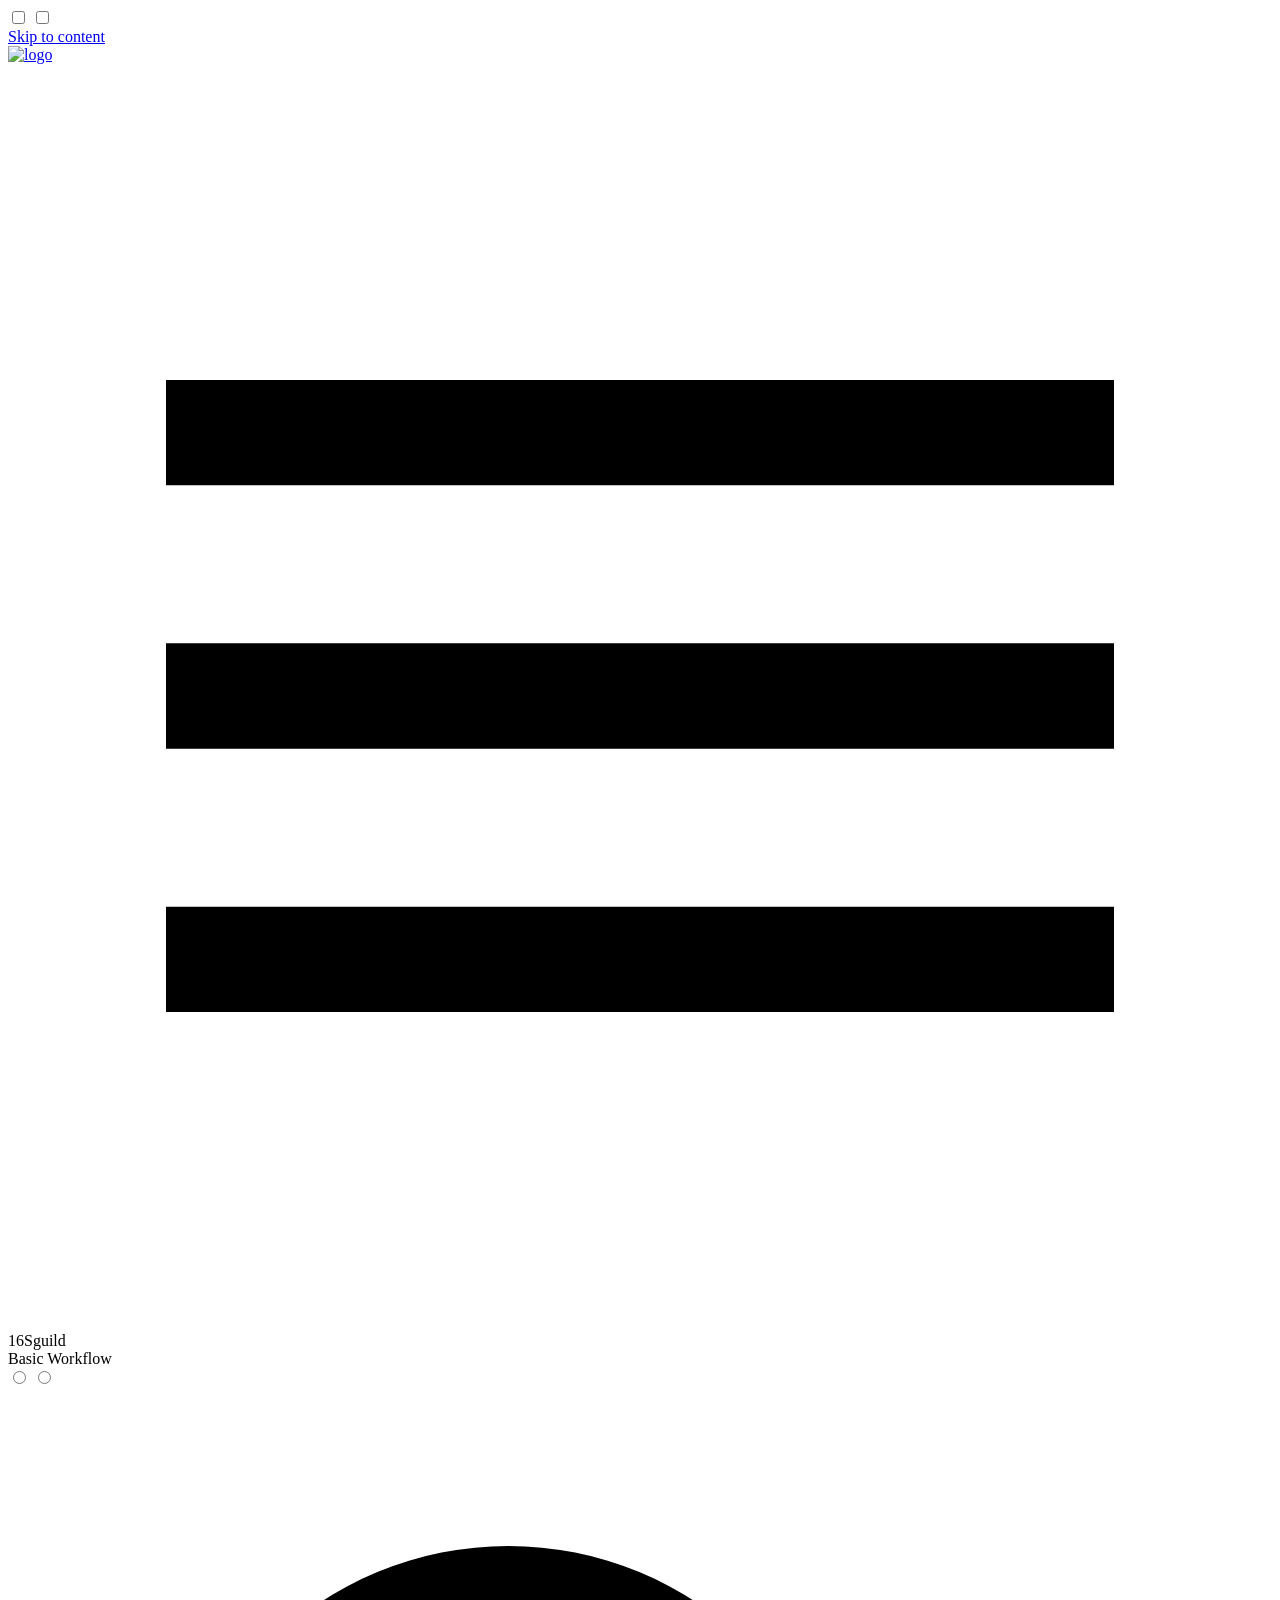
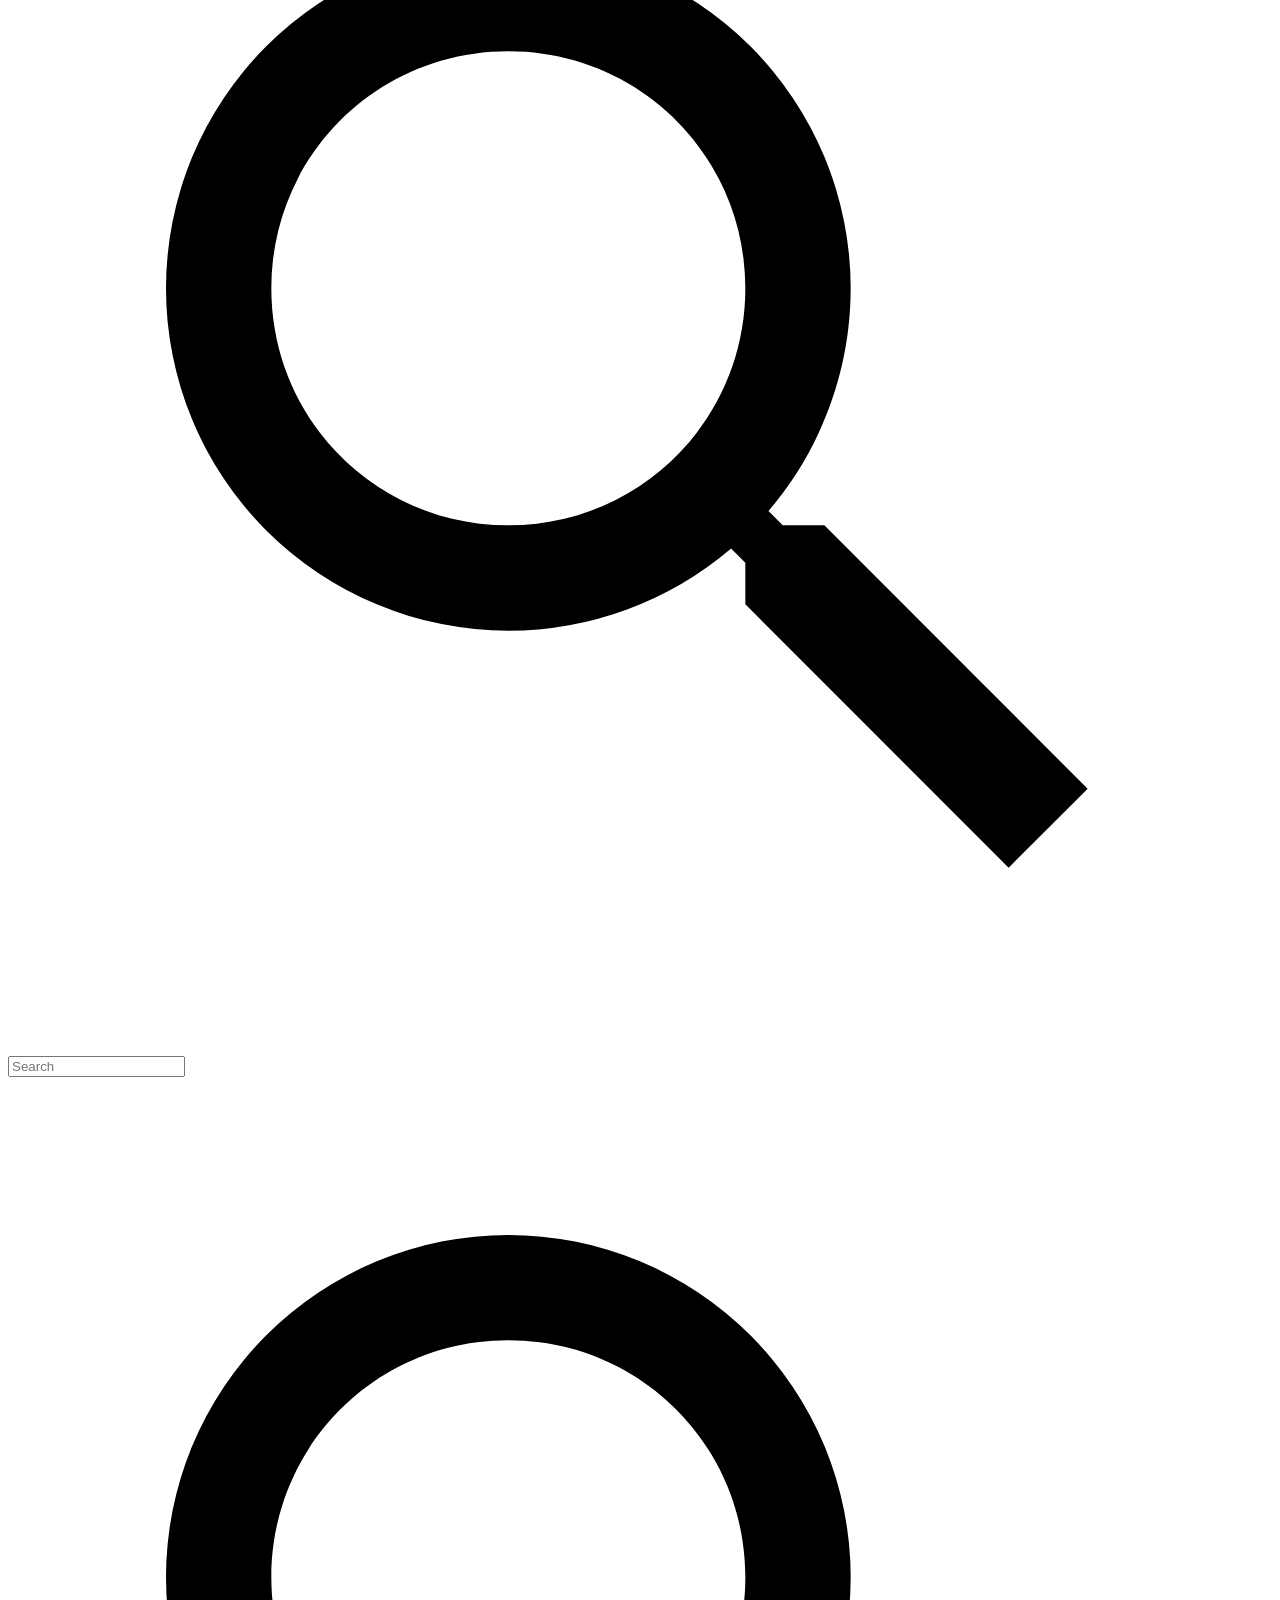
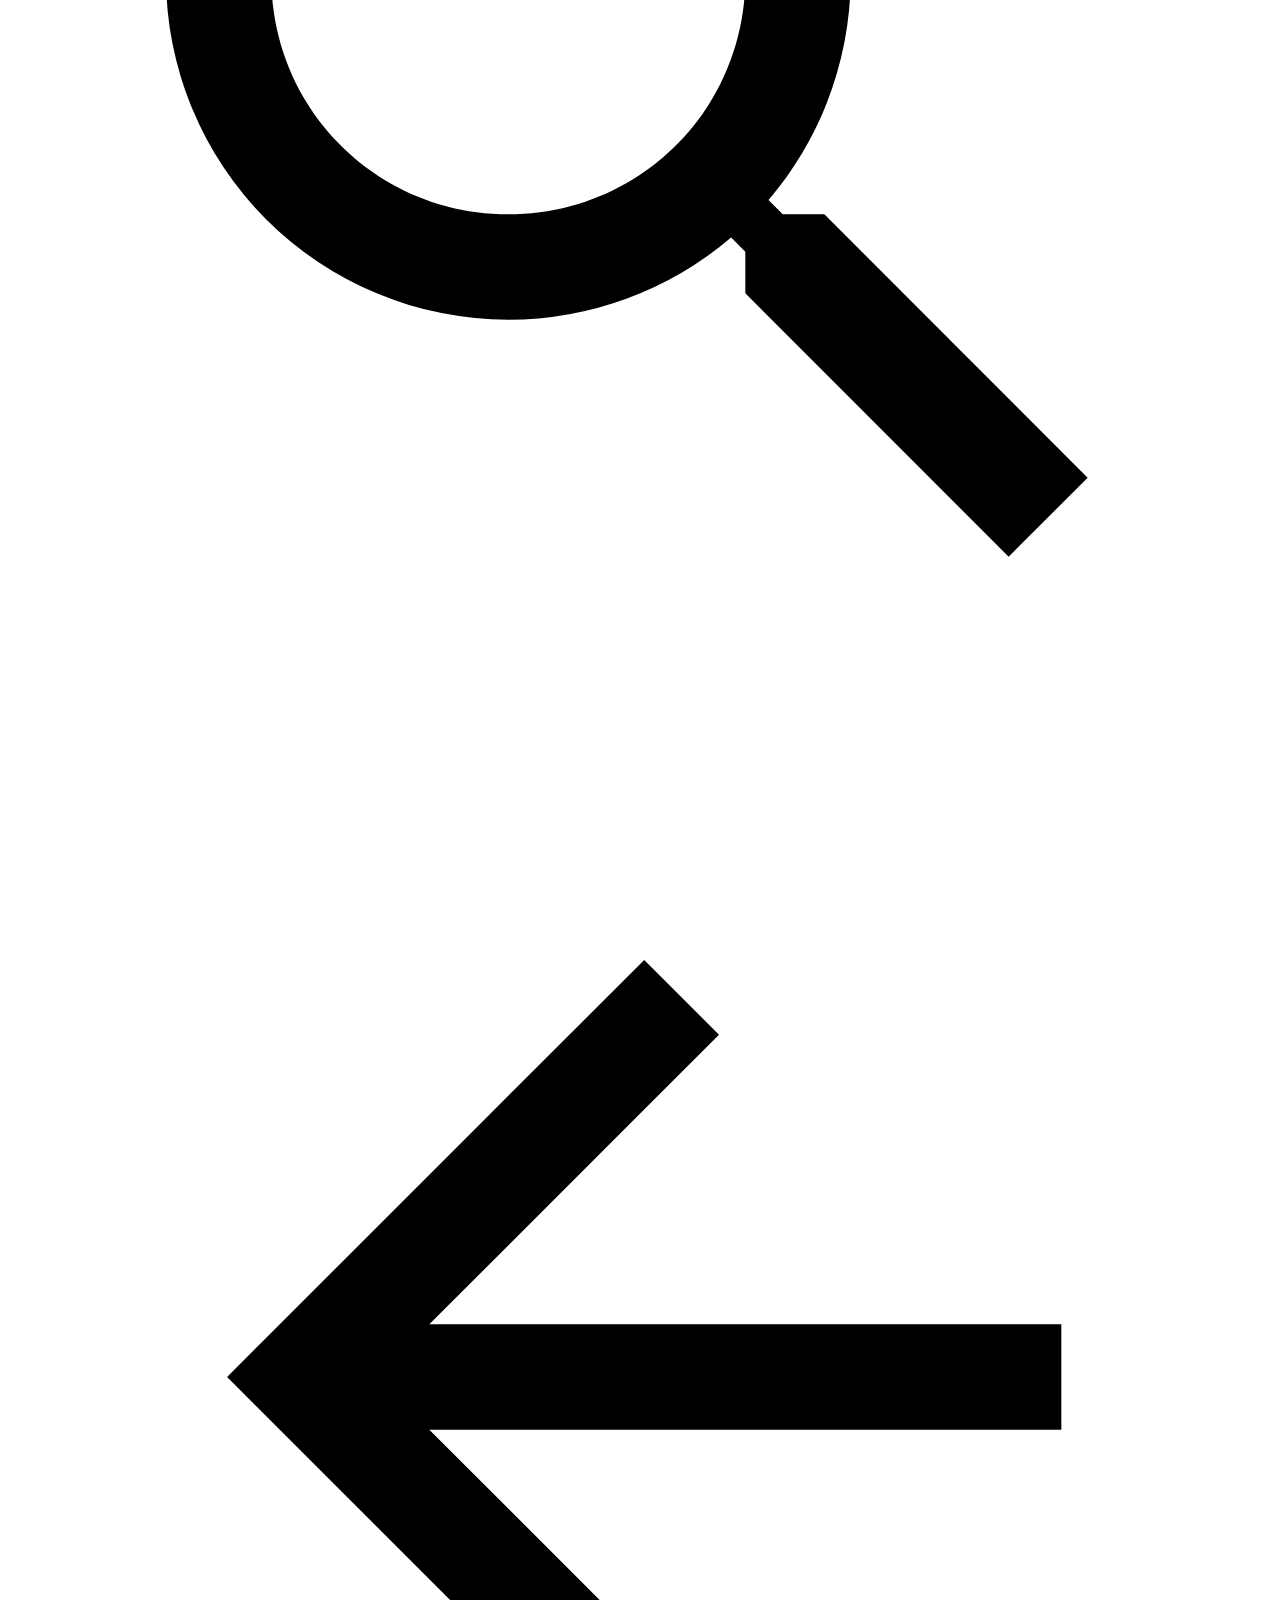
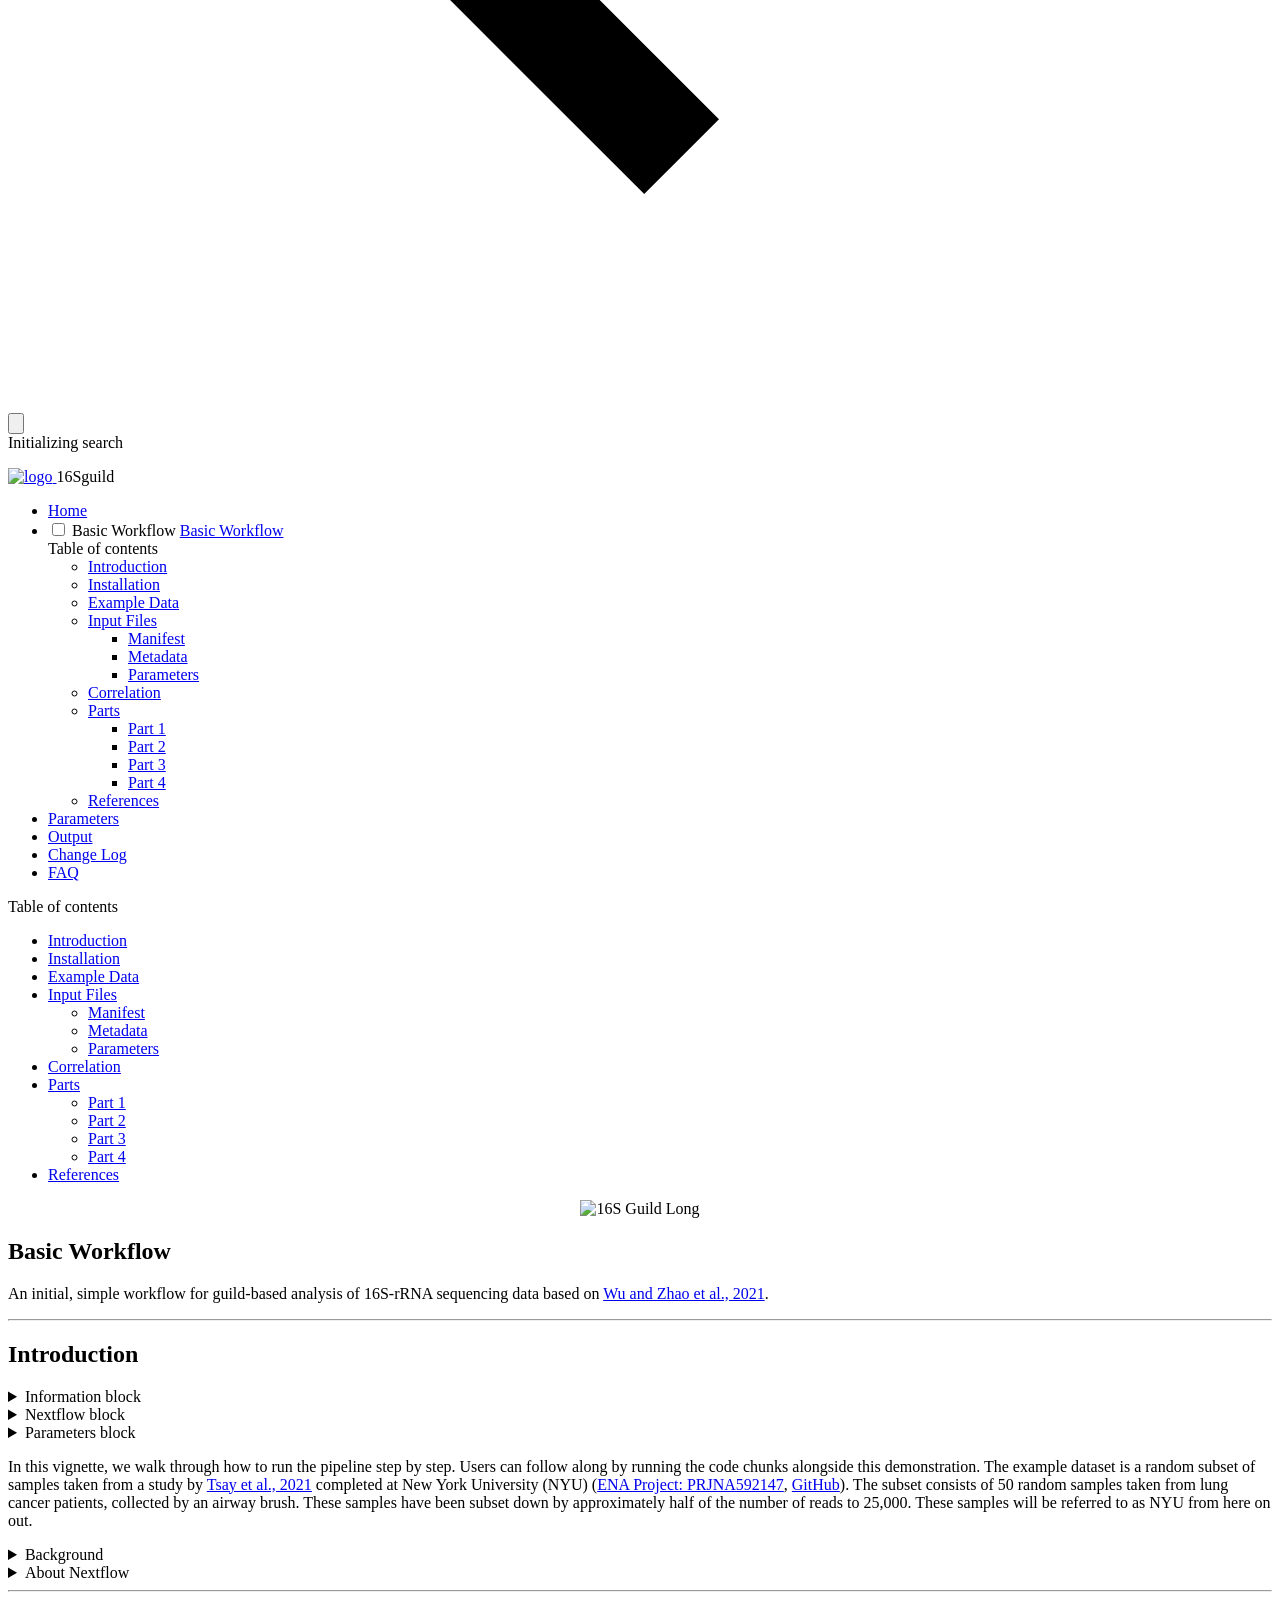
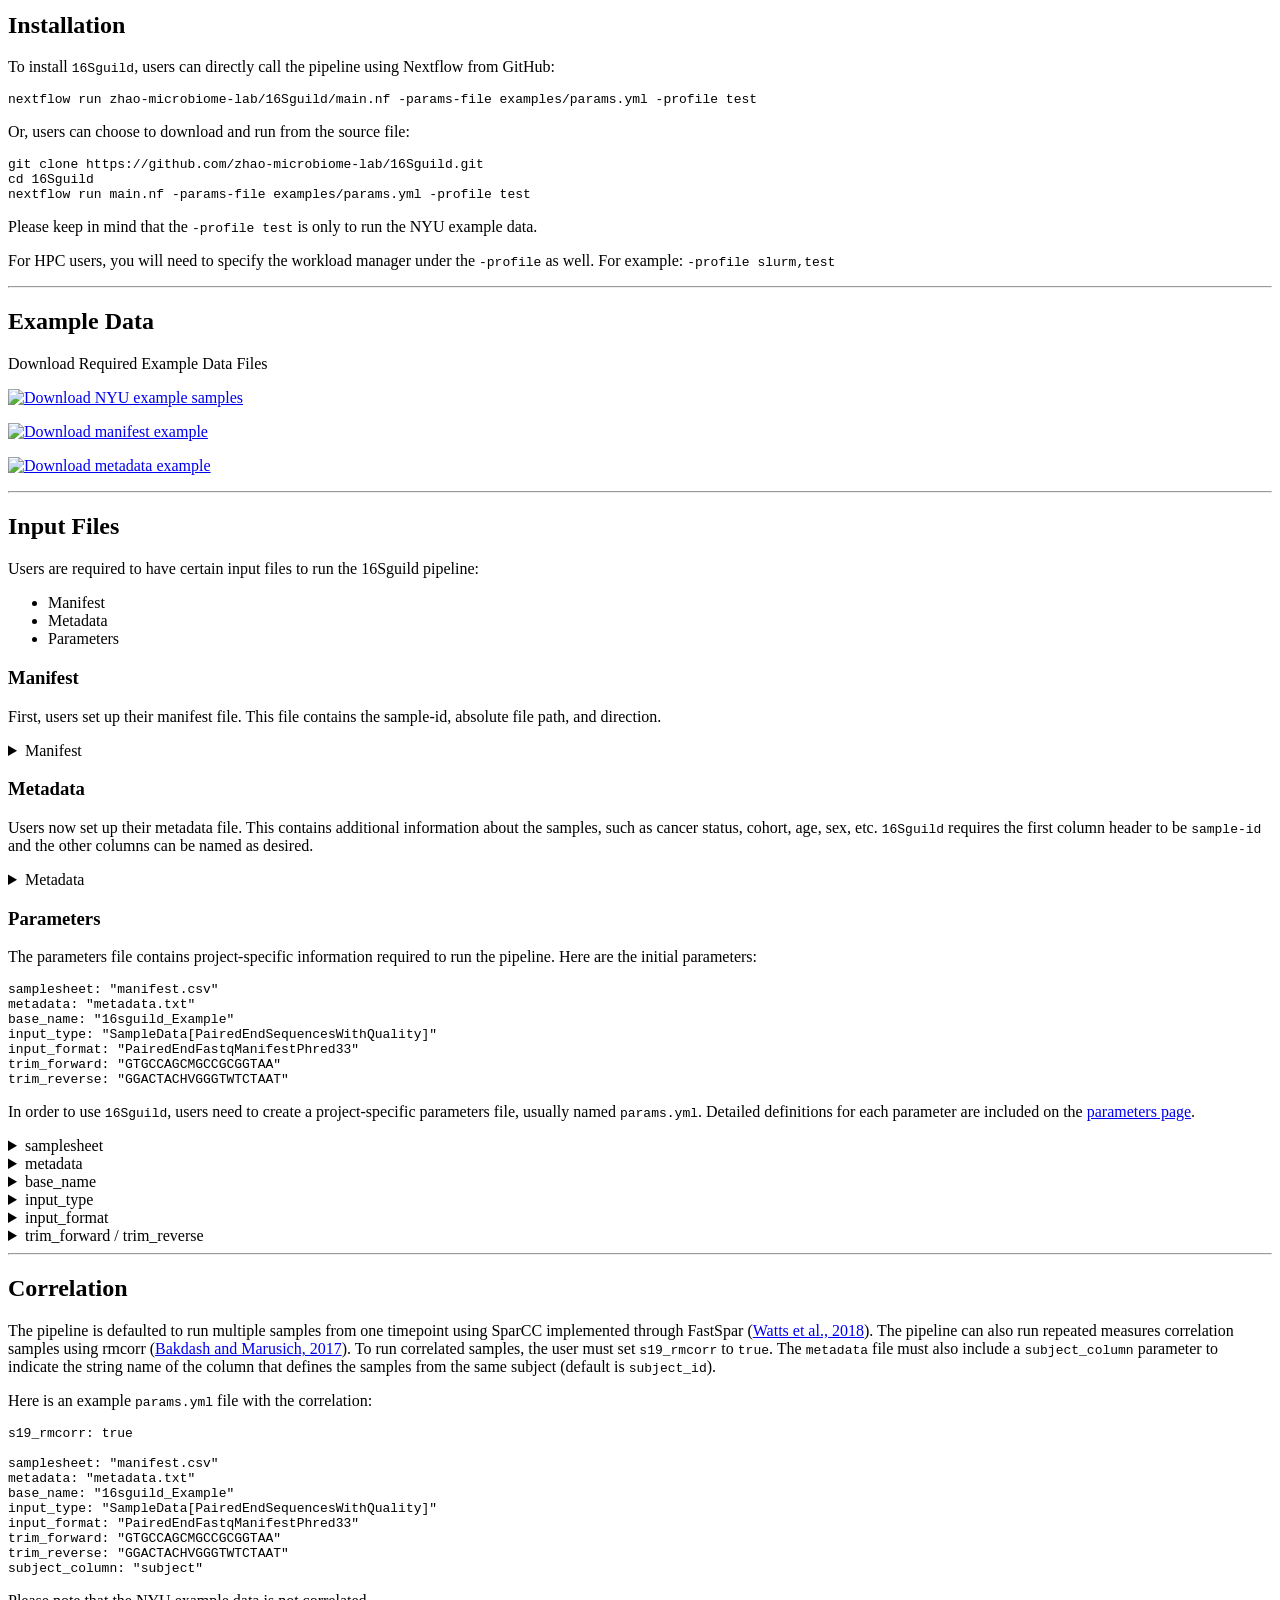
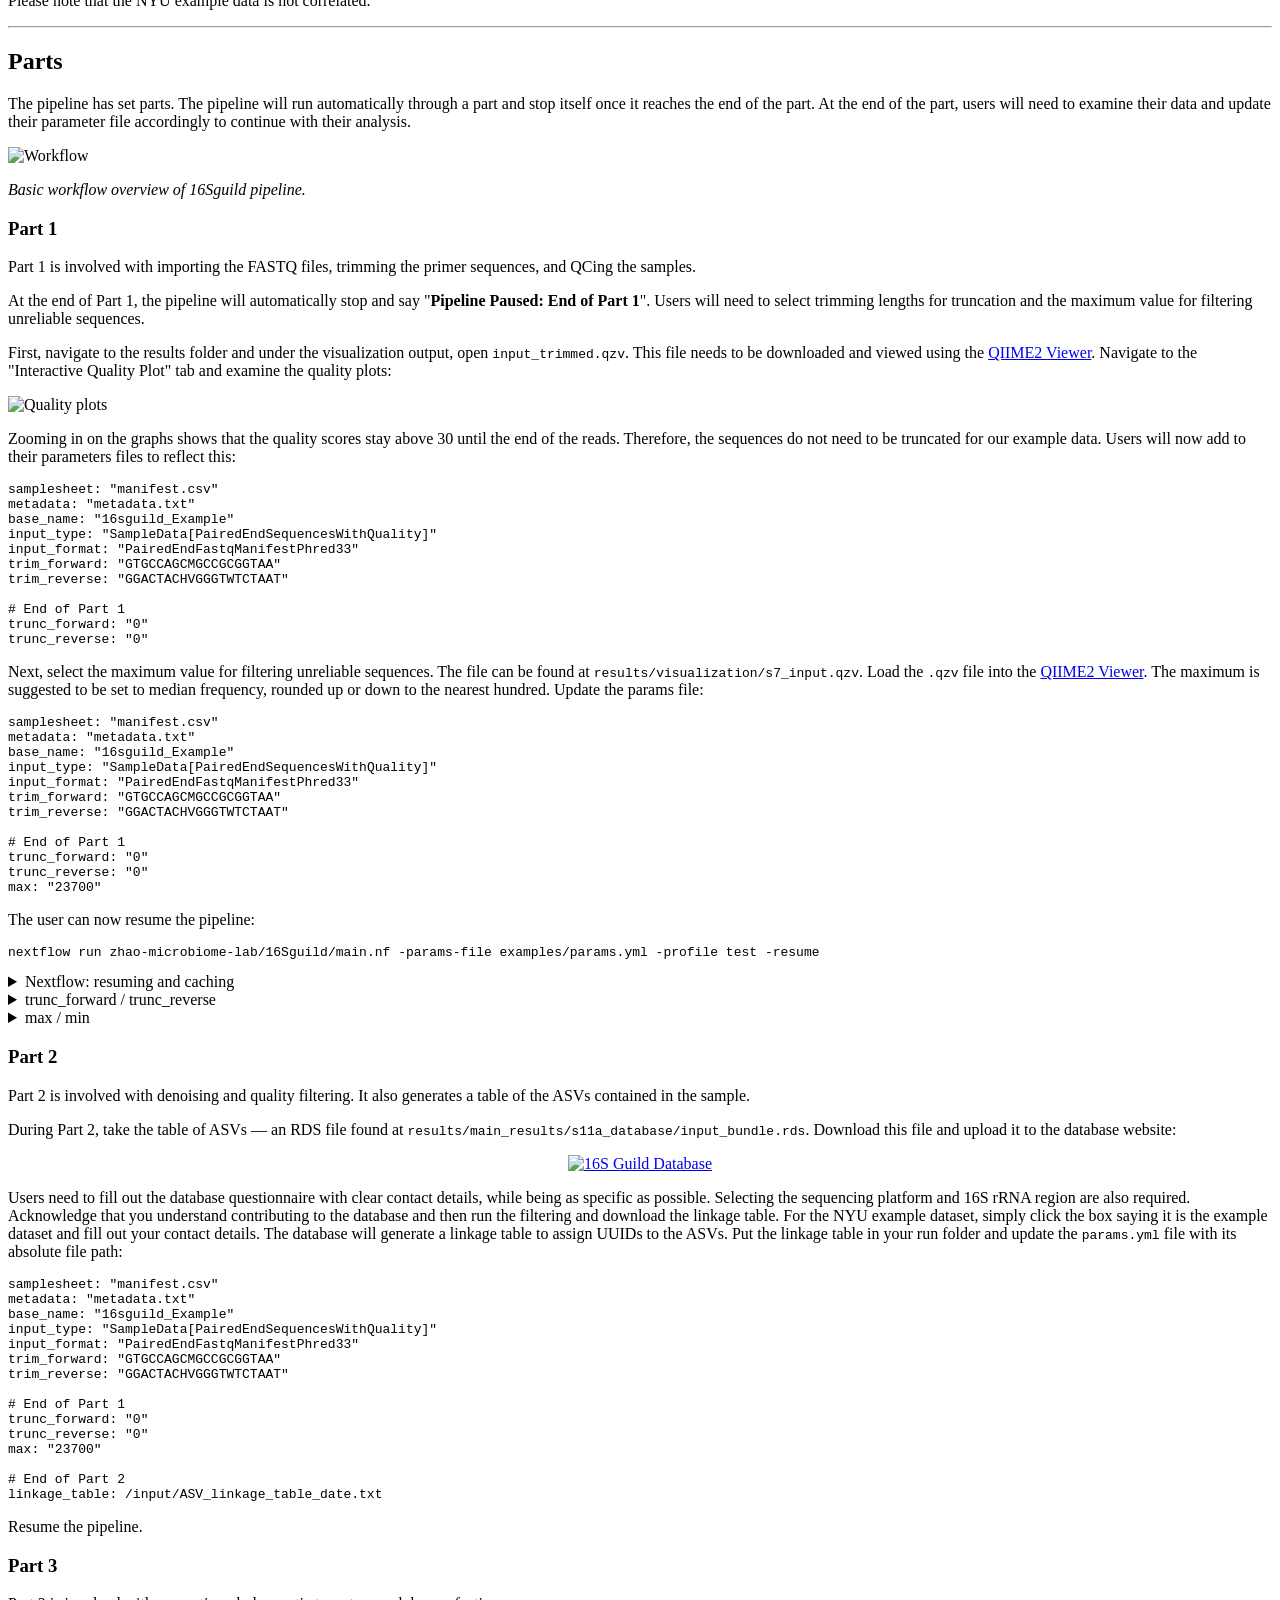
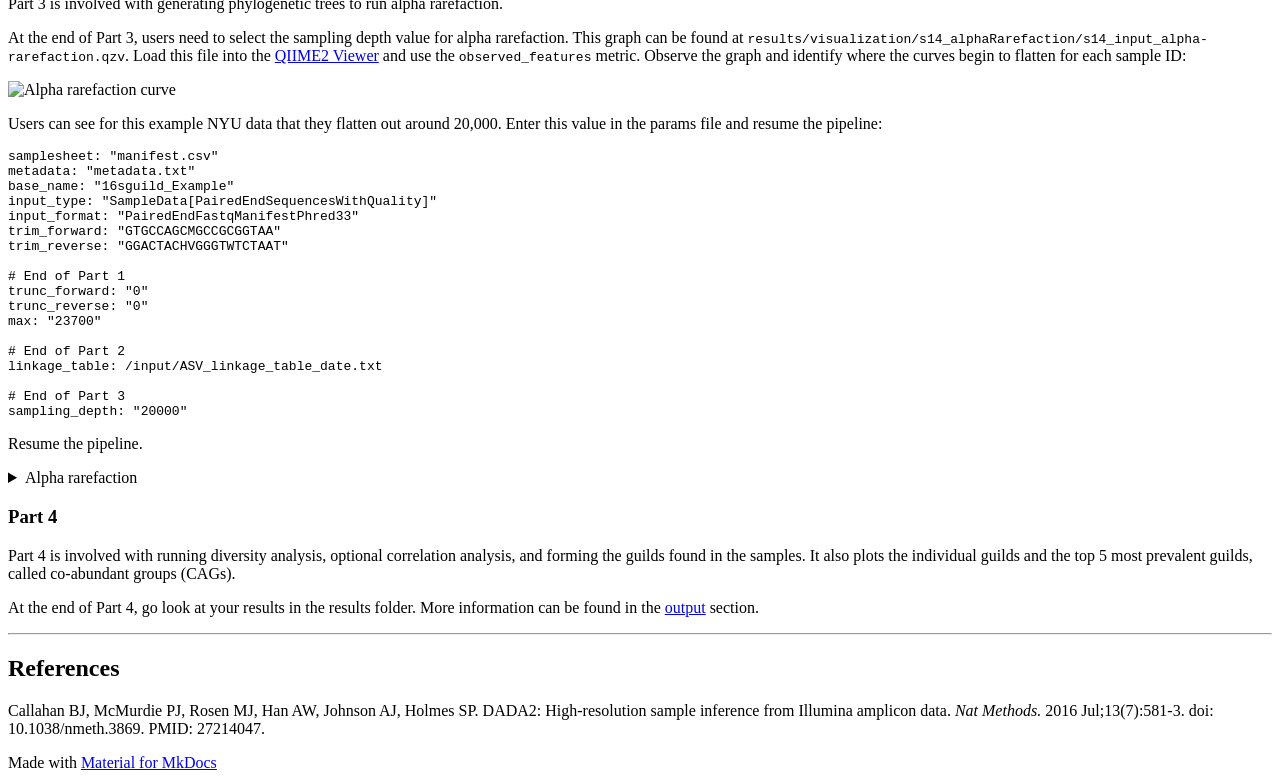
==== basic-workflow/index.html @ 864de939 "Deployed f1603b6 with MkDocs version: 1.6.1" ====
<!doctype html>
<html lang="en" class="no-js">
  <head>
    
      <meta charset="utf-8">
      <meta name="viewport" content="width=device-width,initial-scale=1">
      
        <meta name="description" content="Guild-based 16S-rRNA sequencing analysis pipeline">
      
      
      
        <link rel="canonical" href="https://zhao-microbiome-lab.github.io/16Sguild-docs/basic-workflow/">
      
      
        <link rel="prev" href="..">
      
      
        <link rel="next" href="../parameters/">
      
      
        
      
      
      <link rel="icon" href="../assets/16Sguild_favicon.png">
      <meta name="generator" content="mkdocs-1.6.1, mkdocs-material-9.7.6">
    
    
      
        <title>Basic Workflow - 16Sguild</title>
      
    
    
      <link rel="stylesheet" href="../assets/stylesheets/main.484c7ddc.min.css">
      
        
        <link rel="stylesheet" href="../assets/stylesheets/palette.ab4e12ef.min.css">
      
      


    
    
      
    
    
      
        
        
        <link rel="preconnect" href="https://fonts.gstatic.com" crossorigin>
        <link rel="stylesheet" href="https://fonts.googleapis.com/css?family=Roboto:300,300i,400,400i,700,700i%7CRoboto+Mono:400,400i,700,700i&display=fallback">
        <style>:root{--md-text-font:"Roboto";--md-code-font:"Roboto Mono"}</style>
      
    
    
      <link rel="stylesheet" href="../stylesheets/extra.css">
    
    <script>__md_scope=new URL("..",location),__md_hash=e=>[...e].reduce(((e,_)=>(e<<5)-e+_.charCodeAt(0)),0),__md_get=(e,_=localStorage,t=__md_scope)=>JSON.parse(_.getItem(t.pathname+"."+e)),__md_set=(e,_,t=localStorage,a=__md_scope)=>{try{t.setItem(a.pathname+"."+e,JSON.stringify(_))}catch(e){}}</script>
    
      

    
    
  </head>
  
  
    
    
      
    
    
    
    
    <body dir="ltr" data-md-color-scheme="default" data-md-color-primary="custom" data-md-color-accent="custom">
  
    
    <input class="md-toggle" data-md-toggle="drawer" type="checkbox" id="__drawer" autocomplete="off">
    <input class="md-toggle" data-md-toggle="search" type="checkbox" id="__search" autocomplete="off">
    <label class="md-overlay" for="__drawer"></label>
    <div data-md-component="skip">
      
        
        <a href="#basic-workflow" class="md-skip">
          Skip to content
        </a>
      
    </div>
    <div data-md-component="announce">
      
    </div>
    
    
      

  

<header class="md-header md-header--shadow" data-md-component="header">
  <nav class="md-header__inner md-grid" aria-label="Header">
    <a href=".." title="16Sguild" class="md-header__button md-logo" aria-label="16Sguild" data-md-component="logo">
      
  <img src="../assets/16Sguild.png" alt="logo">

    </a>
    <label class="md-header__button md-icon" for="__drawer">
      
      <svg xmlns="http://www.w3.org/2000/svg" viewBox="0 0 24 24"><path d="M3 6h18v2H3zm0 5h18v2H3zm0 5h18v2H3z"/></svg>
    </label>
    <div class="md-header__title" data-md-component="header-title">
      <div class="md-header__ellipsis">
        <div class="md-header__topic">
          <span class="md-ellipsis">
            16Sguild
          </span>
        </div>
        <div class="md-header__topic" data-md-component="header-topic">
          <span class="md-ellipsis">
            
              Basic Workflow
            
          </span>
        </div>
      </div>
    </div>
    
      
        <form class="md-header__option" data-md-component="palette">
  
    
    
    
    <input class="md-option" data-md-color-media="" data-md-color-scheme="default" data-md-color-primary="custom" data-md-color-accent="custom"  aria-label="Switch to dark mode"  type="radio" name="__palette" id="__palette_0">
    
      <label class="md-header__button md-icon" title="Switch to dark mode" for="__palette_1" hidden>
        <svg xmlns="http://www.w3.org/2000/svg" viewBox="0 0 24 24"><path d="M12 8a4 4 0 0 0-4 4 4 4 0 0 0 4 4 4 4 0 0 0 4-4 4 4 0 0 0-4-4m0 10a6 6 0 0 1-6-6 6 6 0 0 1 6-6 6 6 0 0 1 6 6 6 6 0 0 1-6 6m8-9.31V4h-4.69L12 .69 8.69 4H4v4.69L.69 12 4 15.31V20h4.69L12 23.31 15.31 20H20v-4.69L23.31 12z"/></svg>
      </label>
    
  
    
    
    
    <input class="md-option" data-md-color-media="" data-md-color-scheme="slate" data-md-color-primary="custom" data-md-color-accent="custom"  aria-label="Switch to light mode"  type="radio" name="__palette" id="__palette_1">
    
      <label class="md-header__button md-icon" title="Switch to light mode" for="__palette_0" hidden>
        <svg xmlns="http://www.w3.org/2000/svg" viewBox="0 0 24 24"><path d="M12 18c-.89 0-1.74-.2-2.5-.55C11.56 16.5 13 14.42 13 12s-1.44-4.5-3.5-5.45C10.26 6.2 11.11 6 12 6a6 6 0 0 1 6 6 6 6 0 0 1-6 6m8-9.31V4h-4.69L12 .69 8.69 4H4v4.69L.69 12 4 15.31V20h4.69L12 23.31 15.31 20H20v-4.69L23.31 12z"/></svg>
      </label>
    
  
</form>
      
    
    
      <script>var palette=__md_get("__palette");if(palette&&palette.color){if("(prefers-color-scheme)"===palette.color.media){var media=matchMedia("(prefers-color-scheme: light)"),input=document.querySelector(media.matches?"[data-md-color-media='(prefers-color-scheme: light)']":"[data-md-color-media='(prefers-color-scheme: dark)']");palette.color.media=input.getAttribute("data-md-color-media"),palette.color.scheme=input.getAttribute("data-md-color-scheme"),palette.color.primary=input.getAttribute("data-md-color-primary"),palette.color.accent=input.getAttribute("data-md-color-accent")}for(var[key,value]of Object.entries(palette.color))document.body.setAttribute("data-md-color-"+key,value)}</script>
    
    
    
      
      
        <label class="md-header__button md-icon" for="__search">
          
          <svg xmlns="http://www.w3.org/2000/svg" viewBox="0 0 24 24"><path d="M9.5 3A6.5 6.5 0 0 1 16 9.5c0 1.61-.59 3.09-1.56 4.23l.27.27h.79l5 5-1.5 1.5-5-5v-.79l-.27-.27A6.52 6.52 0 0 1 9.5 16 6.5 6.5 0 0 1 3 9.5 6.5 6.5 0 0 1 9.5 3m0 2C7 5 5 7 5 9.5S7 14 9.5 14 14 12 14 9.5 12 5 9.5 5"/></svg>
        </label>
        <div class="md-search" data-md-component="search" role="dialog">
  <label class="md-search__overlay" for="__search"></label>
  <div class="md-search__inner" role="search">
    <form class="md-search__form" name="search">
      <input type="text" class="md-search__input" name="query" aria-label="Search" placeholder="Search" autocapitalize="off" autocorrect="off" autocomplete="off" spellcheck="false" data-md-component="search-query" required>
      <label class="md-search__icon md-icon" for="__search">
        
        <svg xmlns="http://www.w3.org/2000/svg" viewBox="0 0 24 24"><path d="M9.5 3A6.5 6.5 0 0 1 16 9.5c0 1.61-.59 3.09-1.56 4.23l.27.27h.79l5 5-1.5 1.5-5-5v-.79l-.27-.27A6.52 6.52 0 0 1 9.5 16 6.5 6.5 0 0 1 3 9.5 6.5 6.5 0 0 1 9.5 3m0 2C7 5 5 7 5 9.5S7 14 9.5 14 14 12 14 9.5 12 5 9.5 5"/></svg>
        
        <svg xmlns="http://www.w3.org/2000/svg" viewBox="0 0 24 24"><path d="M20 11v2H8l5.5 5.5-1.42 1.42L4.16 12l7.92-7.92L13.5 5.5 8 11z"/></svg>
      </label>
      <nav class="md-search__options" aria-label="Search">
        
        <button type="reset" class="md-search__icon md-icon" title="Clear" aria-label="Clear" tabindex="-1">
          
          <svg xmlns="http://www.w3.org/2000/svg" viewBox="0 0 24 24"><path d="M19 6.41 17.59 5 12 10.59 6.41 5 5 6.41 10.59 12 5 17.59 6.41 19 12 13.41 17.59 19 19 17.59 13.41 12z"/></svg>
        </button>
      </nav>
      
    </form>
    <div class="md-search__output">
      <div class="md-search__scrollwrap" tabindex="0" data-md-scrollfix>
        <div class="md-search-result" data-md-component="search-result">
          <div class="md-search-result__meta">
            Initializing search
          </div>
          <ol class="md-search-result__list" role="presentation"></ol>
        </div>
      </div>
    </div>
  </div>
</div>
      
    
    
  </nav>
  
</header>
    
    <div class="md-container" data-md-component="container">
      
      
        
          
        
      
      <main class="md-main" data-md-component="main">
        <div class="md-main__inner md-grid">
          
            
              
              <div class="md-sidebar md-sidebar--primary" data-md-component="sidebar" data-md-type="navigation" >
                <div class="md-sidebar__scrollwrap">
                  <div class="md-sidebar__inner">
                    



<nav class="md-nav md-nav--primary" aria-label="Navigation" data-md-level="0">
  <label class="md-nav__title" for="__drawer">
    <a href=".." title="16Sguild" class="md-nav__button md-logo" aria-label="16Sguild" data-md-component="logo">
      
  <img src="../assets/16Sguild.png" alt="logo">

    </a>
    16Sguild
  </label>
  
  <ul class="md-nav__list" data-md-scrollfix>
    
      
      
  
  
  
  
    <li class="md-nav__item">
      <a href=".." class="md-nav__link">
        
  
  
  <span class="md-ellipsis">
    
  
    Home
  

    
  </span>
  
  

      </a>
    </li>
  

    
      
      
  
  
    
  
  
  
    <li class="md-nav__item md-nav__item--active">
      
      <input class="md-nav__toggle md-toggle" type="checkbox" id="__toc">
      
      
        
      
      
        <label class="md-nav__link md-nav__link--active" for="__toc">
          
  
  
  <span class="md-ellipsis">
    
  
    Basic Workflow
  

    
  </span>
  
  

          <span class="md-nav__icon md-icon"></span>
        </label>
      
      <a href="./" class="md-nav__link md-nav__link--active">
        
  
  
  <span class="md-ellipsis">
    
  
    Basic Workflow
  

    
  </span>
  
  

      </a>
      
        

<nav class="md-nav md-nav--secondary" aria-label="Table of contents">
  
  
  
    
  
  
    <label class="md-nav__title" for="__toc">
      <span class="md-nav__icon md-icon"></span>
      Table of contents
    </label>
    <ul class="md-nav__list" data-md-component="toc" data-md-scrollfix>
      
        <li class="md-nav__item">
  <a href="#introduction" class="md-nav__link">
    <span class="md-ellipsis">
      
        Introduction
      
    </span>
  </a>
  
</li>
      
        <li class="md-nav__item">
  <a href="#installation" class="md-nav__link">
    <span class="md-ellipsis">
      
        Installation
      
    </span>
  </a>
  
</li>
      
        <li class="md-nav__item">
  <a href="#example-data" class="md-nav__link">
    <span class="md-ellipsis">
      
        Example Data
      
    </span>
  </a>
  
</li>
      
        <li class="md-nav__item">
  <a href="#input-files" class="md-nav__link">
    <span class="md-ellipsis">
      
        Input Files
      
    </span>
  </a>
  
    <nav class="md-nav" aria-label="Input Files">
      <ul class="md-nav__list">
        
          <li class="md-nav__item">
  <a href="#manifest" class="md-nav__link">
    <span class="md-ellipsis">
      
        Manifest
      
    </span>
  </a>
  
</li>
        
          <li class="md-nav__item">
  <a href="#metadata" class="md-nav__link">
    <span class="md-ellipsis">
      
        Metadata
      
    </span>
  </a>
  
</li>
        
          <li class="md-nav__item">
  <a href="#parameters" class="md-nav__link">
    <span class="md-ellipsis">
      
        Parameters
      
    </span>
  </a>
  
</li>
        
      </ul>
    </nav>
  
</li>
      
        <li class="md-nav__item">
  <a href="#correlation" class="md-nav__link">
    <span class="md-ellipsis">
      
        Correlation
      
    </span>
  </a>
  
</li>
      
        <li class="md-nav__item">
  <a href="#parts" class="md-nav__link">
    <span class="md-ellipsis">
      
        Parts
      
    </span>
  </a>
  
    <nav class="md-nav" aria-label="Parts">
      <ul class="md-nav__list">
        
          <li class="md-nav__item">
  <a href="#part-1" class="md-nav__link">
    <span class="md-ellipsis">
      
        Part 1
      
    </span>
  </a>
  
</li>
        
          <li class="md-nav__item">
  <a href="#part-2" class="md-nav__link">
    <span class="md-ellipsis">
      
        Part 2
      
    </span>
  </a>
  
</li>
        
          <li class="md-nav__item">
  <a href="#part-3" class="md-nav__link">
    <span class="md-ellipsis">
      
        Part 3
      
    </span>
  </a>
  
</li>
        
          <li class="md-nav__item">
  <a href="#part-4" class="md-nav__link">
    <span class="md-ellipsis">
      
        Part 4
      
    </span>
  </a>
  
</li>
        
      </ul>
    </nav>
  
</li>
      
        <li class="md-nav__item">
  <a href="#references" class="md-nav__link">
    <span class="md-ellipsis">
      
        References
      
    </span>
  </a>
  
</li>
      
    </ul>
  
</nav>
      
    </li>
  

    
      
      
  
  
  
  
    <li class="md-nav__item">
      <a href="../parameters/" class="md-nav__link">
        
  
  
  <span class="md-ellipsis">
    
  
    Parameters
  

    
  </span>
  
  

      </a>
    </li>
  

    
      
      
  
  
  
  
    <li class="md-nav__item">
      <a href="../output/" class="md-nav__link">
        
  
  
  <span class="md-ellipsis">
    
  
    Output
  

    
  </span>
  
  

      </a>
    </li>
  

    
      
      
  
  
  
  
    <li class="md-nav__item">
      <a href="../changelog/" class="md-nav__link">
        
  
  
  <span class="md-ellipsis">
    
  
    Change Log
  

    
  </span>
  
  

      </a>
    </li>
  

    
      
      
  
  
  
  
    <li class="md-nav__item">
      <a href="../faq/" class="md-nav__link">
        
  
  
  <span class="md-ellipsis">
    
  
    FAQ
  

    
  </span>
  
  

      </a>
    </li>
  

    
  </ul>
</nav>
                  </div>
                </div>
              </div>
            
            
              
              <div class="md-sidebar md-sidebar--secondary" data-md-component="sidebar" data-md-type="toc" >
                <div class="md-sidebar__scrollwrap">
                  <div class="md-sidebar__inner">
                    

<nav class="md-nav md-nav--secondary" aria-label="Table of contents">
  
  
  
    
  
  
    <label class="md-nav__title" for="__toc">
      <span class="md-nav__icon md-icon"></span>
      Table of contents
    </label>
    <ul class="md-nav__list" data-md-component="toc" data-md-scrollfix>
      
        <li class="md-nav__item">
  <a href="#introduction" class="md-nav__link">
    <span class="md-ellipsis">
      
        Introduction
      
    </span>
  </a>
  
</li>
      
        <li class="md-nav__item">
  <a href="#installation" class="md-nav__link">
    <span class="md-ellipsis">
      
        Installation
      
    </span>
  </a>
  
</li>
      
        <li class="md-nav__item">
  <a href="#example-data" class="md-nav__link">
    <span class="md-ellipsis">
      
        Example Data
      
    </span>
  </a>
  
</li>
      
        <li class="md-nav__item">
  <a href="#input-files" class="md-nav__link">
    <span class="md-ellipsis">
      
        Input Files
      
    </span>
  </a>
  
    <nav class="md-nav" aria-label="Input Files">
      <ul class="md-nav__list">
        
          <li class="md-nav__item">
  <a href="#manifest" class="md-nav__link">
    <span class="md-ellipsis">
      
        Manifest
      
    </span>
  </a>
  
</li>
        
          <li class="md-nav__item">
  <a href="#metadata" class="md-nav__link">
    <span class="md-ellipsis">
      
        Metadata
      
    </span>
  </a>
  
</li>
        
          <li class="md-nav__item">
  <a href="#parameters" class="md-nav__link">
    <span class="md-ellipsis">
      
        Parameters
      
    </span>
  </a>
  
</li>
        
      </ul>
    </nav>
  
</li>
      
        <li class="md-nav__item">
  <a href="#correlation" class="md-nav__link">
    <span class="md-ellipsis">
      
        Correlation
      
    </span>
  </a>
  
</li>
      
        <li class="md-nav__item">
  <a href="#parts" class="md-nav__link">
    <span class="md-ellipsis">
      
        Parts
      
    </span>
  </a>
  
    <nav class="md-nav" aria-label="Parts">
      <ul class="md-nav__list">
        
          <li class="md-nav__item">
  <a href="#part-1" class="md-nav__link">
    <span class="md-ellipsis">
      
        Part 1
      
    </span>
  </a>
  
</li>
        
          <li class="md-nav__item">
  <a href="#part-2" class="md-nav__link">
    <span class="md-ellipsis">
      
        Part 2
      
    </span>
  </a>
  
</li>
        
          <li class="md-nav__item">
  <a href="#part-3" class="md-nav__link">
    <span class="md-ellipsis">
      
        Part 3
      
    </span>
  </a>
  
</li>
        
          <li class="md-nav__item">
  <a href="#part-4" class="md-nav__link">
    <span class="md-ellipsis">
      
        Part 4
      
    </span>
  </a>
  
</li>
        
      </ul>
    </nav>
  
</li>
      
        <li class="md-nav__item">
  <a href="#references" class="md-nav__link">
    <span class="md-ellipsis">
      
        References
      
    </span>
  </a>
  
</li>
      
    </ul>
  
</nav>
                  </div>
                </div>
              </div>
            
          
          
            <div class="md-content" data-md-component="content">
              
              <article class="md-content__inner md-typeset">
                
                  



<div align="center">
    <img src="../assets/16Sguild_long.png" alt="16S Guild Long" width="450"/>
</div>

<h1 id="basic-workflow">Basic Workflow</h1>
<p>An initial, simple workflow for guild-based analysis of 16S-rRNA sequencing data based on <a href="https://genomemedicine.biomedcentral.com/articles/10.1186/s13073-021-00840-y">Wu and Zhao et al., 2021</a>.</p>
<hr />
<h2 id="introduction">Introduction</h2>
<details class="info">
<summary>Information block</summary>
<p>These blocks contain general information about pipeline use. They may include suggestions or information about what is happening within a step.</p>
</details>
<details class="nextflow">
<summary>Nextflow block</summary>
<p>These blocks contain information about the use of Nextflow to build this pipeline.</p>
</details>
<details class="param">
<summary>Parameters block</summary>
<p>These blocks contain information about the parameters that will be included in the <code>params.yml</code> input for the pipeline.</p>
</details>
<p>In this vignette, we walk through how to run the pipeline step by step. Users can follow along by running the code chunks alongside this demonstration. The example dataset is a random subset of samples taken from a study by <a href="https://pmc.ncbi.nlm.nih.gov/articles/PMC7858243">Tsay et al., 2021</a> completed at New York University (NYU) (<a href="https://www.ebi.ac.uk/ena/browser/view/PRJNA592147">ENA Project: PRJNA592147</a>, <a href="https://github.com/segalmicrobiomelab/lung_cancer_prognosis_microbiome">GitHub</a>). The subset consists of 50 random samples taken from lung cancer patients, collected by an airway brush. These samples have been subset down by approximately half of the number of reads to 25,000. These samples will be referred to as NYU from here on out.</p>
<details class="info">
<summary>Background</summary>
<p>The human microbiome is composed of trillions of microorganisms, including bacteria, archaea, viruses, and fungi. Understanding the composition and diversity of these communities is critical for studying their role in health and disease. One of the most widely used methods for profiling bacterial communities is targeted DNA sequencing of the 16S rRNA gene.</p>
<p>When analyzing this data, the sequences are corrected for sequencing errors using tools such as DADA2 (Calahan et al., 2016). These unique DNA sequences are known as amplicon sequence variants (ASVs). ASVs are a unique DNA sequence of the target region (e.g., V4) that is distinguished from all others by even a single nucleotide. These ASVs provide higher resolution, reproducibility across studies, and the ability to detect fine-scale differences in microbial communities when compared to conventional taxonomic approaches.</p>
<p>We have created a novel method for looking at the microbiome as an ecosystem of high-resolution ASV units that interact with each other in correlated ways based on function. These interacting modules are called <strong>guilds</strong>: ecologically coherent groups that respond together to environmental inputs, perform complementary metabolic functions, and compete or cooperate as groups.</p>
<p>In this pipeline, individual microbial entities—ASVs—are identified and tagged with a universal unique identifier (UUID) for precise tracking. This approach is database-independent, avoiding limitations of incomplete or biased reference databases. Rather, the UUIDs are stored in a <a href="https://biostats-shinyr.kumc.edu/16SguildDB/">database</a> with their unique, unchanging ASV sequence. These ASVs are clustered into co-abundance groups based on co-abundance behavior, which may represent guilds where members share ecological niches and exhibit similar abundance patterns.</p>
</details>
<details class="nextflow">
<summary>About Nextflow</summary>
<p>The 16sguild pipeline has been built using <a href="https://www.nextflow.io/docs/latest/overview.html#why-nextflow">Nextflow</a>. Nextflow is a language that allows users to chain different processes together across programming languages that run on Linux.</p>
<p>One massively useful feature of Nextflow is the <code>-resume</code> flag. This allows users to resume the pipeline, picking up where it left off by caching, without re-running everything up to that point.</p>
<p>Another useful feature is that Nextflow can run steps in parallel. This means it can divide samples, process them on different CPUs, and bring them together at the end before continuing to the next step.</p>
<p>Nextflow also allows for the pipeline to be run using containers, ensuring reproducibility on all operating systems.</p>
</details>
<hr />
<h2 id="installation">Installation</h2>
<p>To install <code>16Sguild</code>, users can directly call the pipeline using Nextflow from GitHub:</p>
<div class="highlight"><pre><span></span><code>nextflow<span class="w"> </span>run<span class="w"> </span>zhao-microbiome-lab/16Sguild/main.nf<span class="w"> </span>-params-file<span class="w"> </span>examples/params.yml<span class="w"> </span>-profile<span class="w"> </span><span class="nb">test</span>
</code></pre></div>
<p>Or, users can choose to download and run from the source file:</p>
<div class="highlight"><pre><span></span><code>git<span class="w"> </span>clone<span class="w"> </span>https://github.com/zhao-microbiome-lab/16Sguild.git
<span class="nb">cd</span><span class="w"> </span>16Sguild
nextflow<span class="w"> </span>run<span class="w"> </span>main.nf<span class="w"> </span>-params-file<span class="w"> </span>examples/params.yml<span class="w"> </span>-profile<span class="w"> </span><span class="nb">test</span>
</code></pre></div>
<p>Please keep in mind that the <code>-profile test</code> is only to run the NYU example data.</p>
<p>For HPC users, you will need to specify the workload manager under the <code>-profile</code> as well. For example: <code>-profile slurm,test</code></p>
<hr />
<h2 id="example-data">Example Data</h2>
<p>Download Required Example Data Files</p>
<p><a href="https://biostats-shinyr.kumc.edu/16SguildDB_ExampleData/NYU_Example_FASTQ_Files.zip"><img alt="Download NYU example samples" src="https://img.shields.io/badge/Download-NYU_example_samples-840024" /></a></p>
<p><a href="../test/manifest.csv"><img alt="Download manifest example" src="https://img.shields.io/badge/Download-manifest_example-840024" /></a></p>
<p><a href="../test/metadata.txt"><img alt="Download metadata example" src="https://img.shields.io/badge/Download-metadata_example-840024" /></a></p>
<hr />
<h2 id="input-files">Input Files</h2>
<p>Users are required to have certain input files to run the 16Sguild pipeline:</p>
<ul>
<li>Manifest</li>
<li>Metadata</li>
<li>Parameters</li>
</ul>
<h3 id="manifest">Manifest</h3>
<p>First, users set up their manifest file. This file contains the sample-id, absolute file path, and direction.</p>
<details class="info">
<summary>Manifest</summary>
<p>The manifest represents two paired-end samples in FASTQ format, each consisting of forward and reverse reads, organized according to QIIME2's manifest specification: <a href="https://docs.qiime2.org/2024.10/tutorials/importing/"><code>qiime tools import</code></a>.</p>
<p>Below is an example of what the file would look like for 2 samples:</p>
<p><strong><code>input/manifest.csv</code></strong></p>
<div class="highlight"><pre><span></span><code>sample-id,absolute-filepath,direction
Sample1,/files/Sample1_1.fastq,forward
Sample1,/files/Sample1_2.fastq,reverse
Sample2,/files/Sample2_1.fastq,forward
Sample2,/files/Sample2_2.fastq,reverse
</code></pre></div>
<table>
<thead>
<tr>
<th>sample-id</th>
<th>absolute-filepath</th>
<th>direction</th>
</tr>
</thead>
<tbody>
<tr>
<td>Sample1</td>
<td>/files/Sample1_1.fastq</td>
<td>forward</td>
</tr>
<tr>
<td>Sample1</td>
<td>/files/Sample1_2.fastq</td>
<td>reverse</td>
</tr>
<tr>
<td>Sample2</td>
<td>/files/Sample2_1.fastq</td>
<td>forward</td>
</tr>
<tr>
<td>Sample2</td>
<td>/files/Sample2_2.fastq</td>
<td>reverse</td>
</tr>
</tbody>
</table>
</details>
<h3 id="metadata">Metadata</h3>
<p>Users now set up their metadata file. This contains additional information about the samples, such as cancer status, cohort, age, sex, etc. <code>16Sguild</code> requires the first column header to be <code>sample-id</code> and the other columns can be named as desired.</p>
<details class="info">
<summary>Metadata</summary>
<p>The <code>metadata</code> is a text file which identifies associated metadata with the sample-id as coded in the <code>input/manifest.csv</code> document. Unlike the <code>manifest.csv</code>, the <code>metadata</code> can only have unique samples listed (no duplicates).</p>
<p>Here is an example of what this file may look like for 2 samples:</p>
<p><strong><code>input/metadata.txt</code></strong></p>
<table>
<thead>
<tr>
<th>sample-id</th>
<th>cohort</th>
<th>cancer status</th>
<th>sex</th>
</tr>
</thead>
<tbody>
<tr>
<td>Sample 1</td>
<td>2024</td>
<td>Active cancer</td>
<td>F</td>
</tr>
<tr>
<td>Sample 2</td>
<td>2024</td>
<td>Benign tumor</td>
<td>M</td>
</tr>
</tbody>
</table>
</details>
<h3 id="parameters">Parameters</h3>
<p>The parameters file contains project-specific information required to run the pipeline. Here are the initial parameters:</p>
<div class="highlight"><pre><span></span><code><span class="nl">samplesheet:</span><span class="w"> </span><span class="s2">&quot;manifest.csv&quot;</span>
<span class="nl">metadata:</span><span class="w"> </span><span class="s2">&quot;metadata.txt&quot;</span>
<span class="nl">base_name:</span><span class="w"> </span><span class="s2">&quot;16sguild_Example&quot;</span>
<span class="nl">input_type:</span><span class="w"> </span><span class="s2">&quot;SampleData[PairedEndSequencesWithQuality]&quot;</span>
<span class="nl">input_format:</span><span class="w"> </span><span class="s2">&quot;PairedEndFastqManifestPhred33&quot;</span>
<span class="nl">trim_forward:</span><span class="w"> </span><span class="s2">&quot;GTGCCAGCMGCCGCGGTAA&quot;</span>
<span class="nl">trim_reverse:</span><span class="w"> </span><span class="s2">&quot;GGACTACHVGGGTWTCTAAT&quot;</span>
</code></pre></div>
<p>In order to use <code>16Sguild</code>, users need to create a project-specific parameters file, usually named <code>params.yml</code>. Detailed definitions for each parameter are included on the <a href="../parameters/">parameters page</a>.</p>
<details class="param">
<summary>samplesheet</summary>
<p>The <code>samplesheet</code> points to the <code>manifest</code> CSV file. This manifest file is in the format expected for the <a href="https://docs.qiime2.org/2024.10/tutorials/importing/"><code>qiime tools import</code></a> function.</p>
</details>
<details class="param">
<summary>metadata</summary>
<p>The <code>metadata</code> is a text file which identifies associated metadata with the sample-id as coded in the <code>input/manifest.csv</code> document. Unlike the <code>manifest.csv</code>, the <code>metadata</code> can only have unique samples listed (no duplicates).</p>
</details>
<details class="param">
<summary>base_name</summary>
<p>The <code>base_name</code> identifies the project name and will be added to the output files. The default is <code>16Sguild</code>.</p>
</details>
<details class="param">
<summary>input_type</summary>
<p>The <code>input_type</code> refers to the type of sequencing performed: single-end or paired-end. QIIME2 requires the sequencing be identified as <code>"SampleData[SequencesWithQuality]"</code> for single-end or <code>"SampleData[PairedEndSequencesWithQuality]"</code> for paired-end. <strong>At this time, the 16Sguild pipeline only accepts paired-end sequencing.</strong></p>
</details>
<details class="param">
<summary>input_format</summary>
<p>The <code>input_format</code> refers to the type of fastq manifest file. Common types include:</p>
<ul>
<li><code>"PairedEndFastqManifestPhred33"</code></li>
<li><code>"PairedEndFastqManifestPhred64"</code></li>
<li><code>"CasavaOneEightSingleLanePerSampleDirFmt"</code></li>
</ul>
<p>More information can be found on the <a href="https://docs.qiime2.org/2024.10/tutorials/importing/">QIIME tutorial website</a> under the "Fastq Manifest" formats section.</p>
</details>
<details class="param">
<summary>trim_forward / trim_reverse</summary>
<p>Both <code>trim_forward</code> and <code>trim_reverse</code> refer to the primers used during PCR amplification. These primers are designed to target the bacterial 16S rRNA gene and bind to the DNA, directing amplification to the region of interest. Before we can start looking at our sequences, we must remove the primers because they are not an actual part of the original sequence.</p>
<p><strong>Common Primers</strong></p>
<table>
<thead>
<tr>
<th>Region</th>
<th>Position and Direction</th>
<th>Common Primers</th>
</tr>
</thead>
<tbody>
<tr>
<td>V4</td>
<td>515F / 806R</td>
<td>GTGYCAGCMGCCGCGGTAA / GGACTACHVGGGTWTCTAAT</td>
</tr>
<tr>
<td>V3-V4</td>
<td>341F / 805R</td>
<td>CCTACGGGNGGCWGCAG / GACTACHVGGGTATCTAATCC</td>
</tr>
<tr>
<td>V4-V5</td>
<td>515F / 926R</td>
<td>GTGYCAGCMGCCGCGGTAA / CCGYCAATTWMTTTRAGTTT</td>
</tr>
</tbody>
</table>
</details>
<hr />
<h2 id="correlation">Correlation</h2>
<p>The pipeline is defaulted to run multiple samples from one timepoint using SparCC implemented through FastSpar (<a href="https://academic.oup.com/bioinformatics/article/35/6/1064/5086389?login=false">Watts et al., 2018</a>). The pipeline can also run repeated measures correlation samples using rmcorr (<a href="https://www.frontiersin.org/journals/psychology/articles/10.3389/fpsyg.2017.00456/full">Bakdash and Marusich, 2017</a>). To run correlated samples, the user must set <code>s19_rmcorr</code> to <code>true</code>. The <code>metadata</code> file must also include a <code>subject_column</code> parameter to indicate the string name of the column that defines the samples from the same subject (default is <code>subject_id</code>).</p>
<p>Here is an example <code>params.yml</code> file with the correlation:</p>
<div class="highlight"><pre><span></span><code><span class="nl">s19_rmcorr:</span><span class="w"> </span><span class="kc">true</span>

<span class="nl">samplesheet:</span><span class="w"> </span><span class="s2">&quot;manifest.csv&quot;</span>
<span class="nl">metadata:</span><span class="w"> </span><span class="s2">&quot;metadata.txt&quot;</span>
<span class="nl">base_name:</span><span class="w"> </span><span class="s2">&quot;16sguild_Example&quot;</span>
<span class="nl">input_type:</span><span class="w"> </span><span class="s2">&quot;SampleData[PairedEndSequencesWithQuality]&quot;</span>
<span class="nl">input_format:</span><span class="w"> </span><span class="s2">&quot;PairedEndFastqManifestPhred33&quot;</span>
<span class="nl">trim_forward:</span><span class="w"> </span><span class="s2">&quot;GTGCCAGCMGCCGCGGTAA&quot;</span>
<span class="nl">trim_reverse:</span><span class="w"> </span><span class="s2">&quot;GGACTACHVGGGTWTCTAAT&quot;</span>
<span class="nl">subject_column:</span><span class="w"> </span><span class="s2">&quot;subject&quot;</span>
</code></pre></div>
<p>Please note that the NYU example data is not correlated.</p>
<hr />
<h2 id="parts">Parts</h2>
<p>The pipeline has set parts. The pipeline will run automatically through a part and stop itself once it reaches the end of the part. At the end of the part, users will need to examine their data and update their parameter file accordingly to continue with their analysis.</p>
<p><img alt="Workflow" src="../assets/16Sguild_metroMap.png" /></p>
<p><em>Basic workflow overview of 16Sguild pipeline.</em></p>
<h3 id="part-1">Part 1</h3>
<p>Part 1 is involved with importing the FASTQ files, trimming the primer sequences, and QCing the samples.</p>
<p>At the end of Part 1, the pipeline will automatically stop and say "<strong>Pipeline Paused: End of Part 1</strong>". Users will need to select trimming lengths for truncation and the maximum value for filtering unreliable sequences.</p>
<p>First, navigate to the results folder and under the visualization output, open <code>input_trimmed.qzv</code>. This file needs to be downloaded and viewed using the <a href="https://view.qiime2.org/">QIIME2 Viewer</a>. Navigate to the "Interactive Quality Plot" tab and examine the quality plots:</p>
<p><img alt="Quality plots" src="../assets/quality_plot.png" /></p>
<p>Zooming in on the graphs shows that the quality scores stay above 30 until the end of the reads. Therefore, the sequences do not need to be truncated for our example data. Users will now add to their parameters files to reflect this:</p>
<div class="highlight"><pre><span></span><code>samplesheet:<span class="w"> </span><span class="s2">&quot;manifest.csv&quot;</span>
metadata:<span class="w"> </span><span class="s2">&quot;metadata.txt&quot;</span>
base_name:<span class="w"> </span><span class="s2">&quot;16sguild_Example&quot;</span>
input_type:<span class="w"> </span><span class="s2">&quot;SampleData[PairedEndSequencesWithQuality]&quot;</span>
input_format:<span class="w"> </span><span class="s2">&quot;PairedEndFastqManifestPhred33&quot;</span>
trim_forward:<span class="w"> </span><span class="s2">&quot;GTGCCAGCMGCCGCGGTAA&quot;</span>
trim_reverse:<span class="w"> </span><span class="s2">&quot;GGACTACHVGGGTWTCTAAT&quot;</span>

<span class="c1"># End of Part 1</span>
trunc_forward:<span class="w"> </span><span class="s2">&quot;0&quot;</span>
trunc_reverse:<span class="w"> </span><span class="s2">&quot;0&quot;</span>
</code></pre></div>
<p>Next, select the maximum value for filtering unreliable sequences. The file can be found at <code>results/visualization/s7_input.qzv</code>. Load the <code>.qzv</code> file into the <a href="https://view.qiime2.org/">QIIME2 Viewer</a>. The maximum is suggested to be set to median frequency, rounded up or down to the nearest hundred. Update the params file:</p>
<div class="highlight"><pre><span></span><code>samplesheet:<span class="w"> </span><span class="s2">&quot;manifest.csv&quot;</span>
metadata:<span class="w"> </span><span class="s2">&quot;metadata.txt&quot;</span>
base_name:<span class="w"> </span><span class="s2">&quot;16sguild_Example&quot;</span>
input_type:<span class="w"> </span><span class="s2">&quot;SampleData[PairedEndSequencesWithQuality]&quot;</span>
input_format:<span class="w"> </span><span class="s2">&quot;PairedEndFastqManifestPhred33&quot;</span>
trim_forward:<span class="w"> </span><span class="s2">&quot;GTGCCAGCMGCCGCGGTAA&quot;</span>
trim_reverse:<span class="w"> </span><span class="s2">&quot;GGACTACHVGGGTWTCTAAT&quot;</span>

<span class="c1"># End of Part 1</span>
trunc_forward:<span class="w"> </span><span class="s2">&quot;0&quot;</span>
trunc_reverse:<span class="w"> </span><span class="s2">&quot;0&quot;</span>
max:<span class="w"> </span><span class="s2">&quot;23700&quot;</span>
</code></pre></div>
<p>The user can now resume the pipeline:</p>
<div class="highlight"><pre><span></span><code>nextflow<span class="w"> </span>run<span class="w"> </span>zhao-microbiome-lab/16Sguild/main.nf<span class="w"> </span>-params-file<span class="w"> </span>examples/params.yml<span class="w"> </span>-profile<span class="w"> </span><span class="nb">test</span><span class="w"> </span>-resume
</code></pre></div>
<details class="nextflow">
<summary>Nextflow: resuming and caching</summary>
<p>For more information about the Nextflow resuming and caching capability, users can refer to the <a href="https://www.nextflow.io/docs/latest/cache-and-resume.html">Nextflow caching and resume documentation</a>.</p>
</details>
<details class="param">
<summary>trunc_forward / trunc_reverse</summary>
<p>As a general rule, a good quality read is considered greater than 30 (the y-axis Quality Score). Look for where the median begins to drop below 25 — this is where you want to trim. Keep in mind that a paired-end sequence needs to overlap by approximately 20–30 base pairs. To calculate the overlapping base pairs:</p>
<div class="arithmatex">\[\text{Sequence Forward Cut Off} + \text{Sequence Reverse Cut Off} - \text{Amplicon Size} = \text{Number of Overlapping Base Pairs}\]</div>
<p>The amplicon size depends on the region:</p>
<ul>
<li>V4: 291</li>
<li>V4-V5: 363</li>
<li>V3-V4: 464</li>
</ul>
</details>
<details class="param">
<summary>max / min</summary>
<p>Users will primarily be interested in changing the maximum value for filtering unreliable sequences. The minimum value is defaulted to 100 and can be changed if necessary.</p>
<div class="highlight"><pre><span></span><code><span class="c1"># End of Part 1</span>
max:
min:<span class="w"> </span><span class="c1"># optional, default 100</span>
</code></pre></div>
</details>
<h3 id="part-2">Part 2</h3>
<p>Part 2 is involved with denoising and quality filtering. It also generates a table of the ASVs contained in the sample.</p>
<p>During Part 2, take the table of ASVs — an RDS file found at <code>results/main_results/s11a_database/input_bundle.rds</code>. Download this file and upload it to the database website:</p>
<div align="center">
  <a href="https://biostats-shinyr.kumc.edu/16SguildDB/">
    <img src="../assets/16SguildDatabaseButton.PNG" alt="16S Guild Database" width="150"/>
  </a>
</div>

<p>Users need to fill out the database questionnaire with clear contact details, while being as specific as possible. Selecting the sequencing platform and 16S rRNA region are also required. Acknowledge that you understand contributing to the database and then run the filtering and download the linkage table. For the NYU example dataset, simply click the box saying it is the example dataset and fill out your contact details. The database will generate a linkage table to assign UUIDs to the ASVs. Put the linkage table in your run folder and update the <code>params.yml</code> file with its absolute file path:</p>
<div class="highlight"><pre><span></span><code>samplesheet:<span class="w"> </span><span class="s2">&quot;manifest.csv&quot;</span>
metadata:<span class="w"> </span><span class="s2">&quot;metadata.txt&quot;</span>
base_name:<span class="w"> </span><span class="s2">&quot;16sguild_Example&quot;</span>
input_type:<span class="w"> </span><span class="s2">&quot;SampleData[PairedEndSequencesWithQuality]&quot;</span>
input_format:<span class="w"> </span><span class="s2">&quot;PairedEndFastqManifestPhred33&quot;</span>
trim_forward:<span class="w"> </span><span class="s2">&quot;GTGCCAGCMGCCGCGGTAA&quot;</span>
trim_reverse:<span class="w"> </span><span class="s2">&quot;GGACTACHVGGGTWTCTAAT&quot;</span>

<span class="c1"># End of Part 1</span>
trunc_forward:<span class="w"> </span><span class="s2">&quot;0&quot;</span>
trunc_reverse:<span class="w"> </span><span class="s2">&quot;0&quot;</span>
max:<span class="w"> </span><span class="s2">&quot;23700&quot;</span>

<span class="c1"># End of Part 2</span>
linkage_table:<span class="w"> </span>/input/ASV_linkage_table_date.txt
</code></pre></div>
<p>Resume the pipeline.</p>
<h3 id="part-3">Part 3</h3>
<p>Part 3 is involved with generating phylogenetic trees to run alpha rarefaction.</p>
<p>At the end of Part 3, users need to select the sampling depth value for alpha rarefaction. This graph can be found at <code>results/visualization/s14_alphaRarefaction/s14_input_alpha-rarefaction.qzv</code>. Load this file into the <a href="https://view.qiime2.org/">QIIME2 Viewer</a> and use the <code>observed_features</code> metric. Observe the graph and identify where the curves begin to flatten for each sample ID:</p>
<p><img alt="Alpha rarefaction curve" src="../assets/alpha_rarefaction_curve.png" /></p>
<p>Users can see for this example NYU data that they flatten out around 20,000. Enter this value in the params file and resume the pipeline:</p>
<div class="highlight"><pre><span></span><code><span class="nl">samplesheet:</span><span class="w"> </span><span class="s2">&quot;manifest.csv&quot;</span>
<span class="nl">metadata:</span><span class="w"> </span><span class="s2">&quot;metadata.txt&quot;</span>
<span class="nl">base_name:</span><span class="w"> </span><span class="s2">&quot;16sguild_Example&quot;</span>
<span class="nl">input_type:</span><span class="w"> </span><span class="s2">&quot;SampleData[PairedEndSequencesWithQuality]&quot;</span>
<span class="nl">input_format:</span><span class="w"> </span><span class="s2">&quot;PairedEndFastqManifestPhred33&quot;</span>
<span class="nl">trim_forward:</span><span class="w"> </span><span class="s2">&quot;GTGCCAGCMGCCGCGGTAA&quot;</span>
<span class="nl">trim_reverse:</span><span class="w"> </span><span class="s2">&quot;GGACTACHVGGGTWTCTAAT&quot;</span>

<span class="err">#</span><span class="w"> </span><span class="n">End</span><span class="w"> </span><span class="n">of</span><span class="w"> </span><span class="n">Part</span><span class="w"> </span><span class="mi">1</span>
<span class="nl">trunc_forward:</span><span class="w"> </span><span class="s2">&quot;0&quot;</span>
<span class="nl">trunc_reverse:</span><span class="w"> </span><span class="s2">&quot;0&quot;</span>
<span class="nl">max:</span><span class="w"> </span><span class="s2">&quot;23700&quot;</span>

<span class="err">#</span><span class="w"> </span><span class="n">End</span><span class="w"> </span><span class="n">of</span><span class="w"> </span><span class="n">Part</span><span class="w"> </span><span class="mi">2</span>
<span class="nl">linkage_table:</span><span class="w"> </span><span class="s">/input/</span><span class="n">ASV_linkage_table_date</span><span class="o">.</span><span class="na">txt</span>

<span class="err">#</span><span class="w"> </span><span class="n">End</span><span class="w"> </span><span class="n">of</span><span class="w"> </span><span class="n">Part</span><span class="w"> </span><span class="mi">3</span>
<span class="nl">sampling_depth:</span><span class="w"> </span><span class="s2">&quot;20000&quot;</span>
</code></pre></div>
<p>Resume the pipeline.</p>
<details class="info">
<summary>Alpha rarefaction</summary>
<p>When microbial communities are sequenced, each sample yields a different number of reads. Because diversity measures are sensitive to sequencing depth, rarefaction subsamples reads from each sample down to a common depth so that all samples are evaluated fairly.</p>
<p>An alpha rarefaction curve plots the number of observed features (ASVs, OTUs, or species-level groups) against different sequencing depths. As you sample more reads, you discover many new taxa. Eventually, the curve plateaus, meaning most of the diversity has been captured.</p>
<p>In QIIME2, alpha rarefaction curves help decide on the <code>sampling_depth</code> to use when rarefying for diversity analyses:</p>
<ul>
<li>If the curve for most samples plateaus well before the chosen depth, that depth is sufficient.</li>
<li>If many samples' curves are still climbing sharply at that depth, additional sequencing might have been needed.</li>
<li>The goal is to choose a depth where the majority of samples have reached a plateau while retaining as many samples as possible.</li>
</ul>
</details>
<h3 id="part-4">Part 4</h3>
<p>Part 4 is involved with running diversity analysis, optional correlation analysis, and forming the guilds found in the samples. It also plots the individual guilds and the top 5 most prevalent guilds, called co-abundant groups (CAGs).</p>
<p>At the end of Part 4, go look at your results in the results folder. More information can be found in the <a href="../output/">output</a> section.</p>
<hr />
<h2 id="references">References</h2>
<p>Callahan BJ, McMurdie PJ, Rosen MJ, Han AW, Johnson AJ, Holmes SP. DADA2: High-resolution sample inference from Illumina amplicon data. <em>Nat Methods.</em> 2016 Jul;13(7):581-3. doi: 10.1038/nmeth.3869. PMID: 27214047.</p>












                
              </article>
            </div>
          
          
<script>var target=document.getElementById(location.hash.slice(1));target&&target.name&&(target.checked=target.name.startsWith("__tabbed_"))</script>
        </div>
        
          <button type="button" class="md-top md-icon" data-md-component="top" hidden>
  
  <svg xmlns="http://www.w3.org/2000/svg" viewBox="0 0 24 24"><path d="M13 20h-2V8l-5.5 5.5-1.42-1.42L12 4.16l7.92 7.92-1.42 1.42L13 8z"/></svg>
  Back to top
</button>
        
      </main>
      
        <footer class="md-footer">
  
  <div class="md-footer-meta md-typeset">
    <div class="md-footer-meta__inner md-grid">
      <div class="md-copyright">
  
  
    Made with
    <a href="https://squidfunk.github.io/mkdocs-material/" target="_blank" rel="noopener">
      Material for MkDocs
    </a>
  
</div>
      
    </div>
  </div>
</footer>
      
    </div>
    <div class="md-dialog" data-md-component="dialog">
      <div class="md-dialog__inner md-typeset"></div>
    </div>
    
    
    
      
      
      <script id="__config" type="application/json">{"annotate": null, "base": "..", "features": ["navigation.top", "search.highlight", "content.code.copy"], "search": "../assets/javascripts/workers/search.2c215733.min.js", "tags": null, "translations": {"clipboard.copied": "Copied to clipboard", "clipboard.copy": "Copy to clipboard", "search.result.more.one": "1 more on this page", "search.result.more.other": "# more on this page", "search.result.none": "No matching documents", "search.result.one": "1 matching document", "search.result.other": "# matching documents", "search.result.placeholder": "Type to start searching", "search.result.term.missing": "Missing", "select.version": "Select version"}, "version": null}</script>
    
    
      <script src="../assets/javascripts/bundle.79ae519e.min.js"></script>
      
        <script src="../javascripts/mathjax.js"></script>
      
        <script src="https://unpkg.com/mathjax@3/es5/tex-mml-chtml.js"></script>
      
    
  </body>
</html>
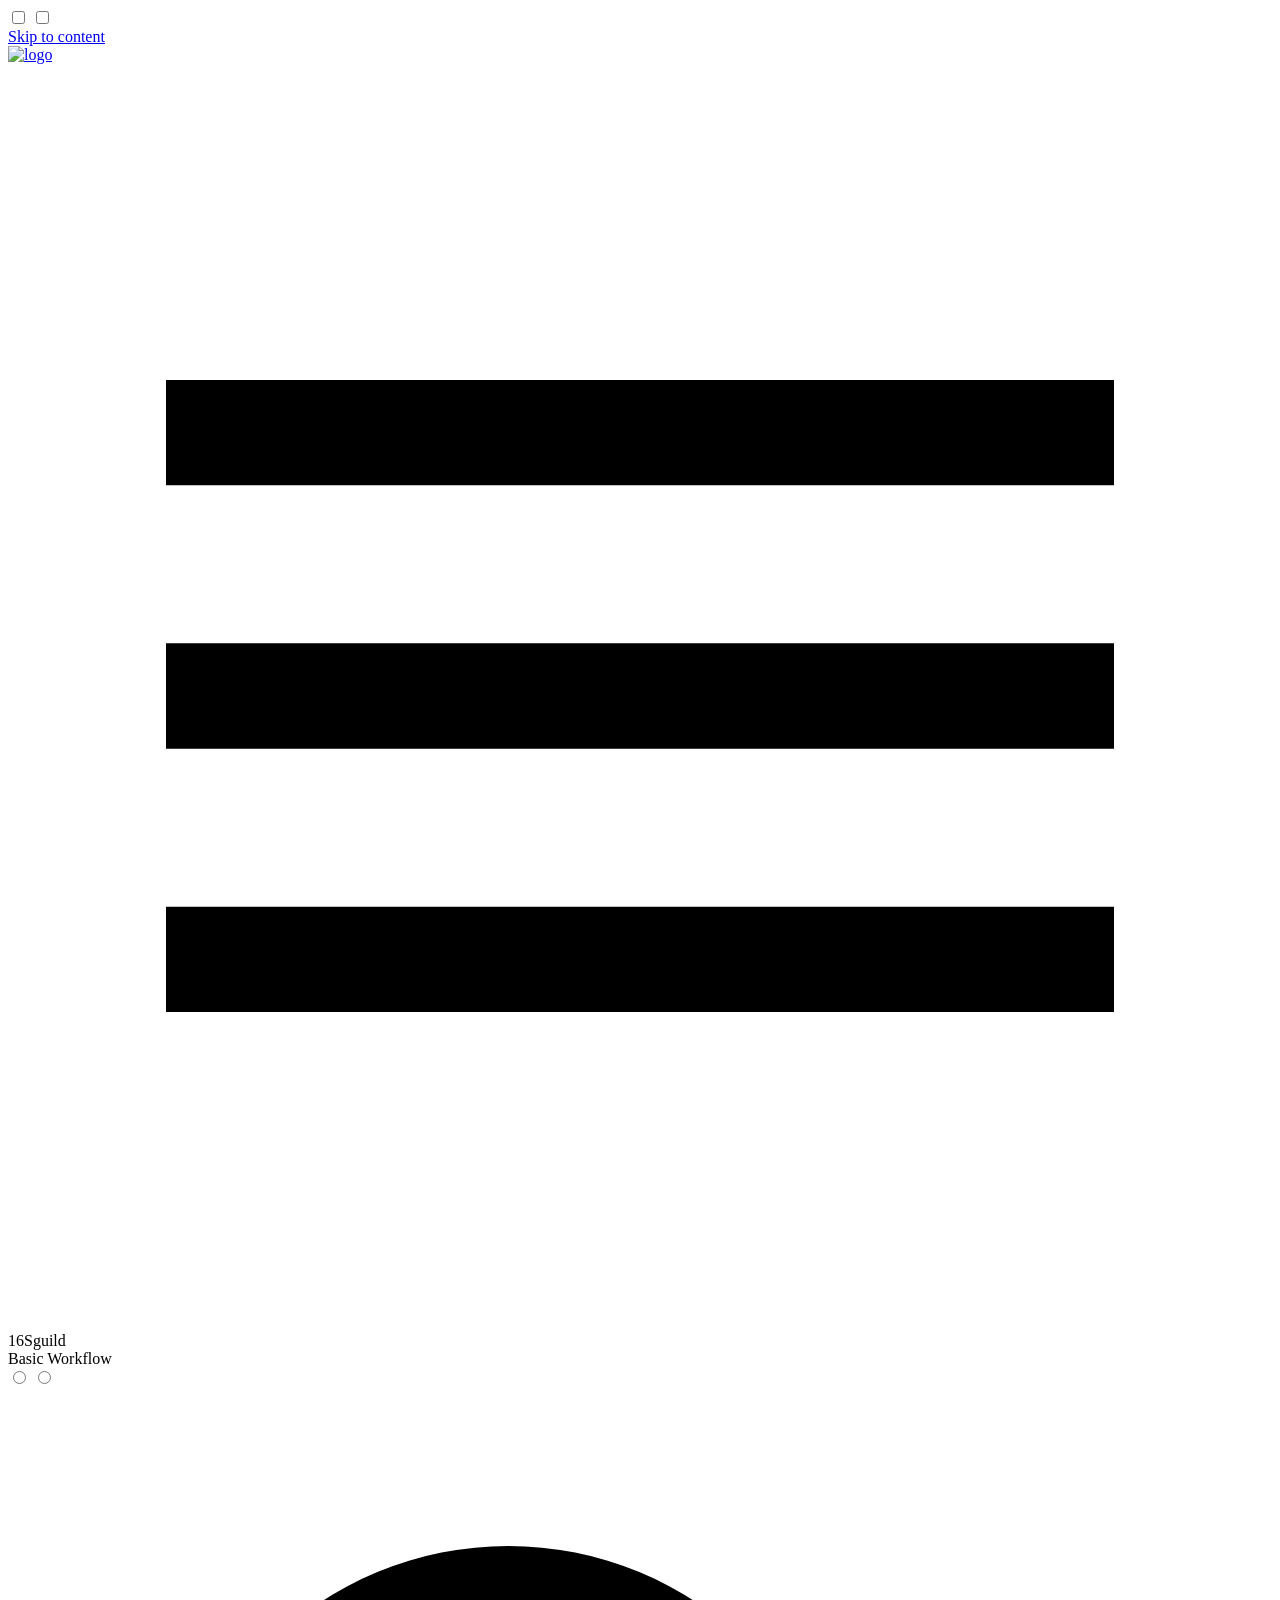
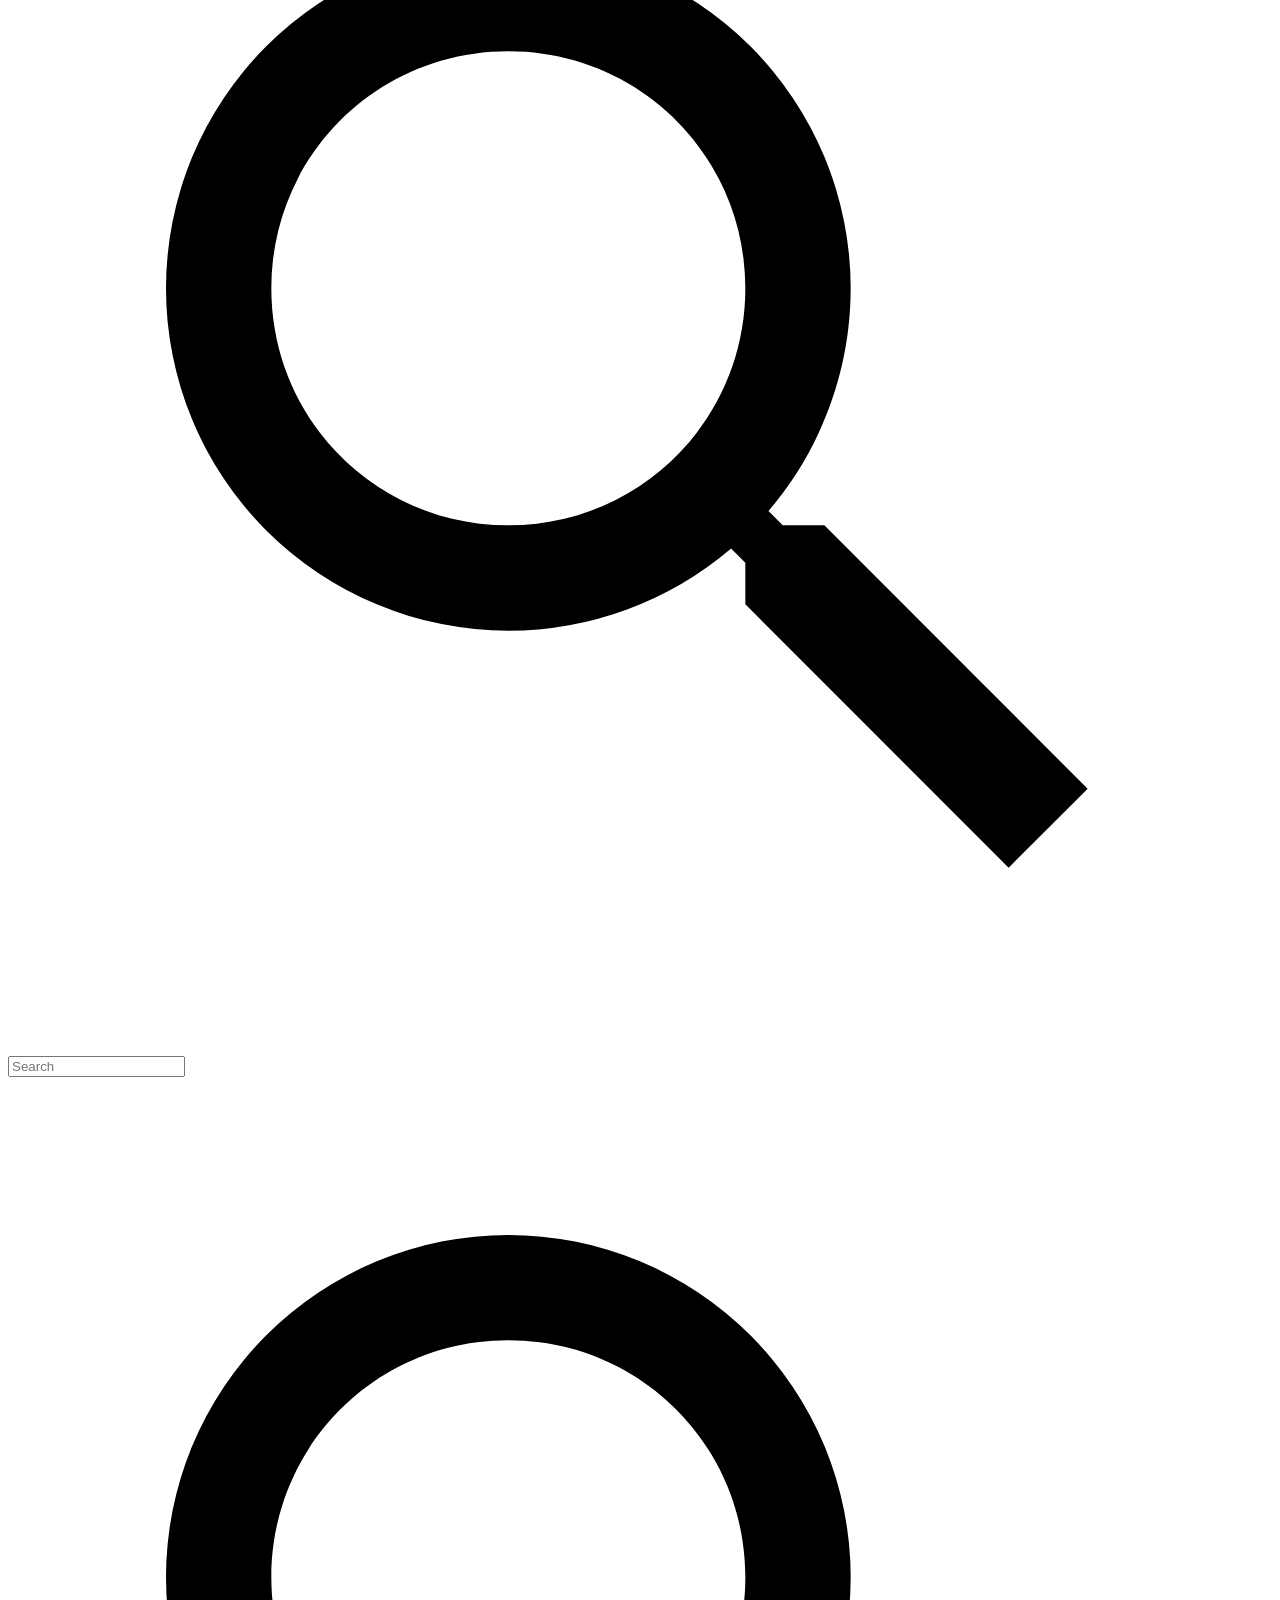
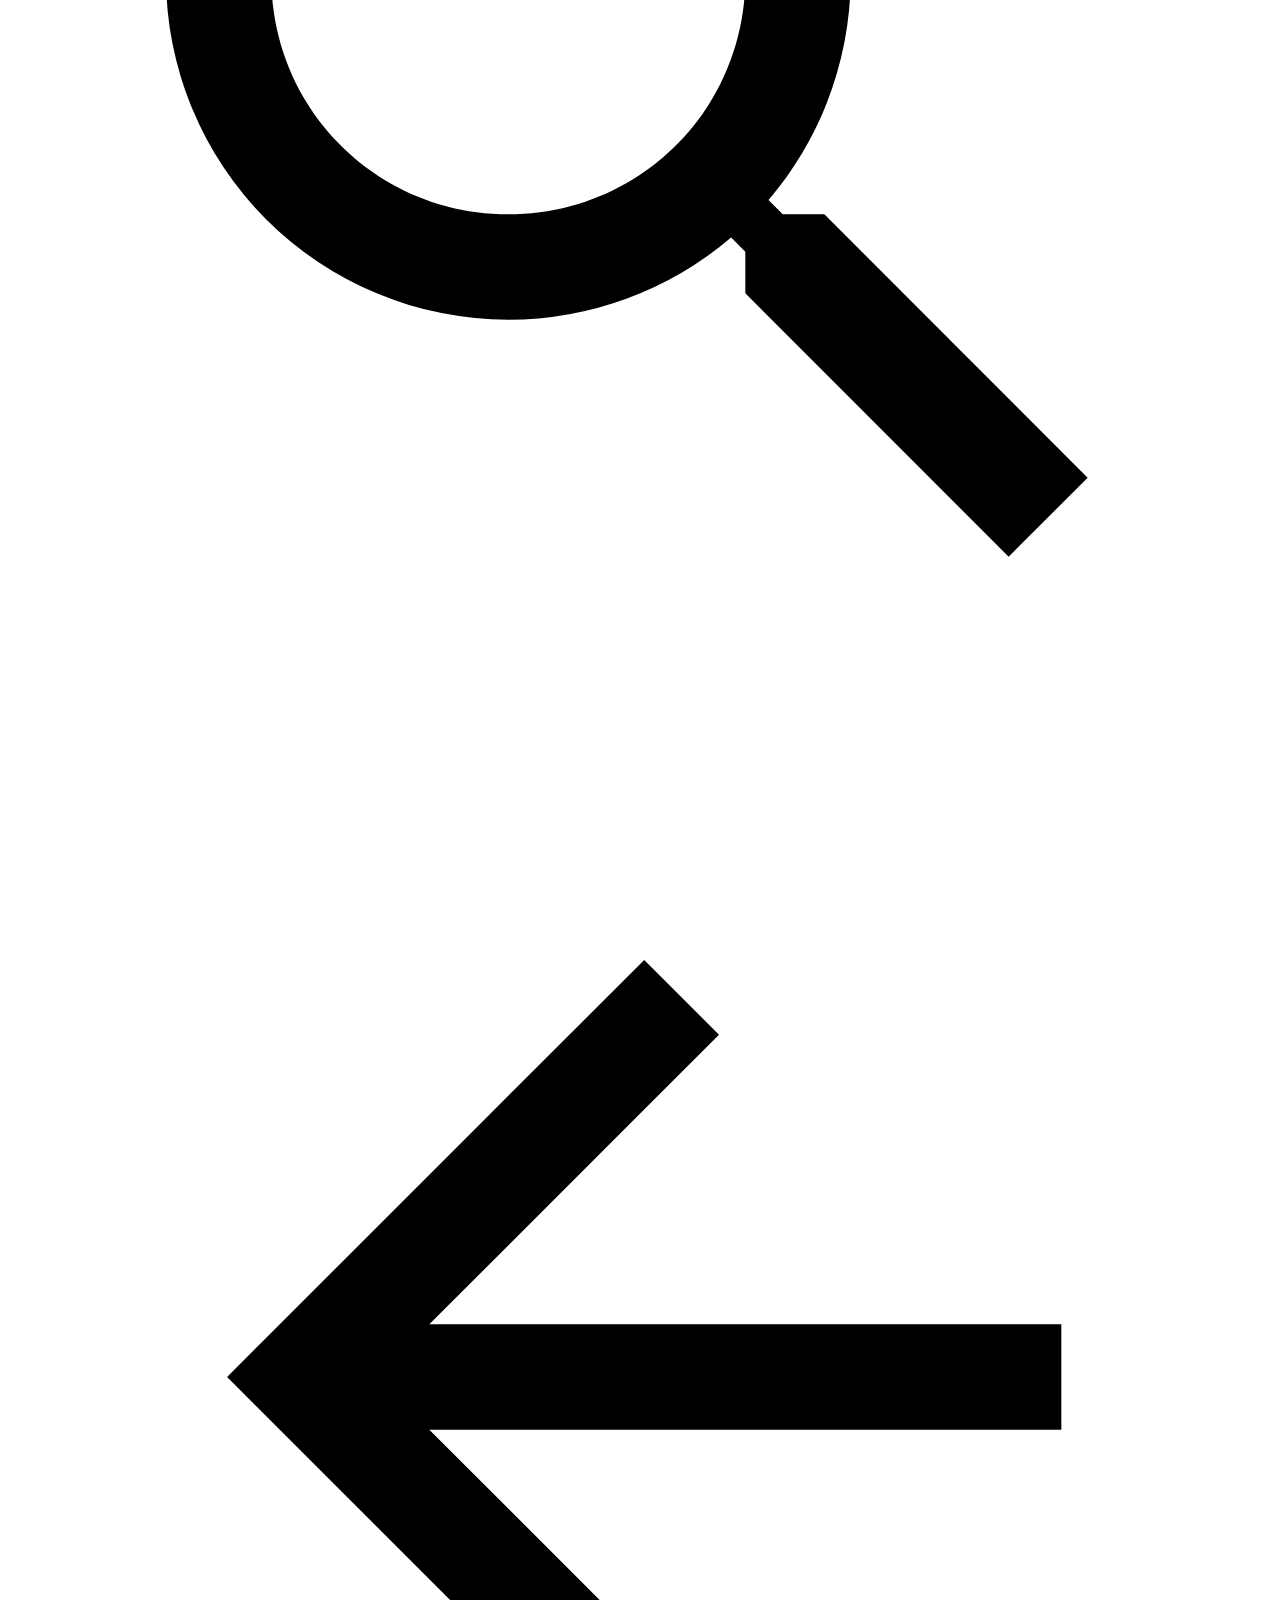
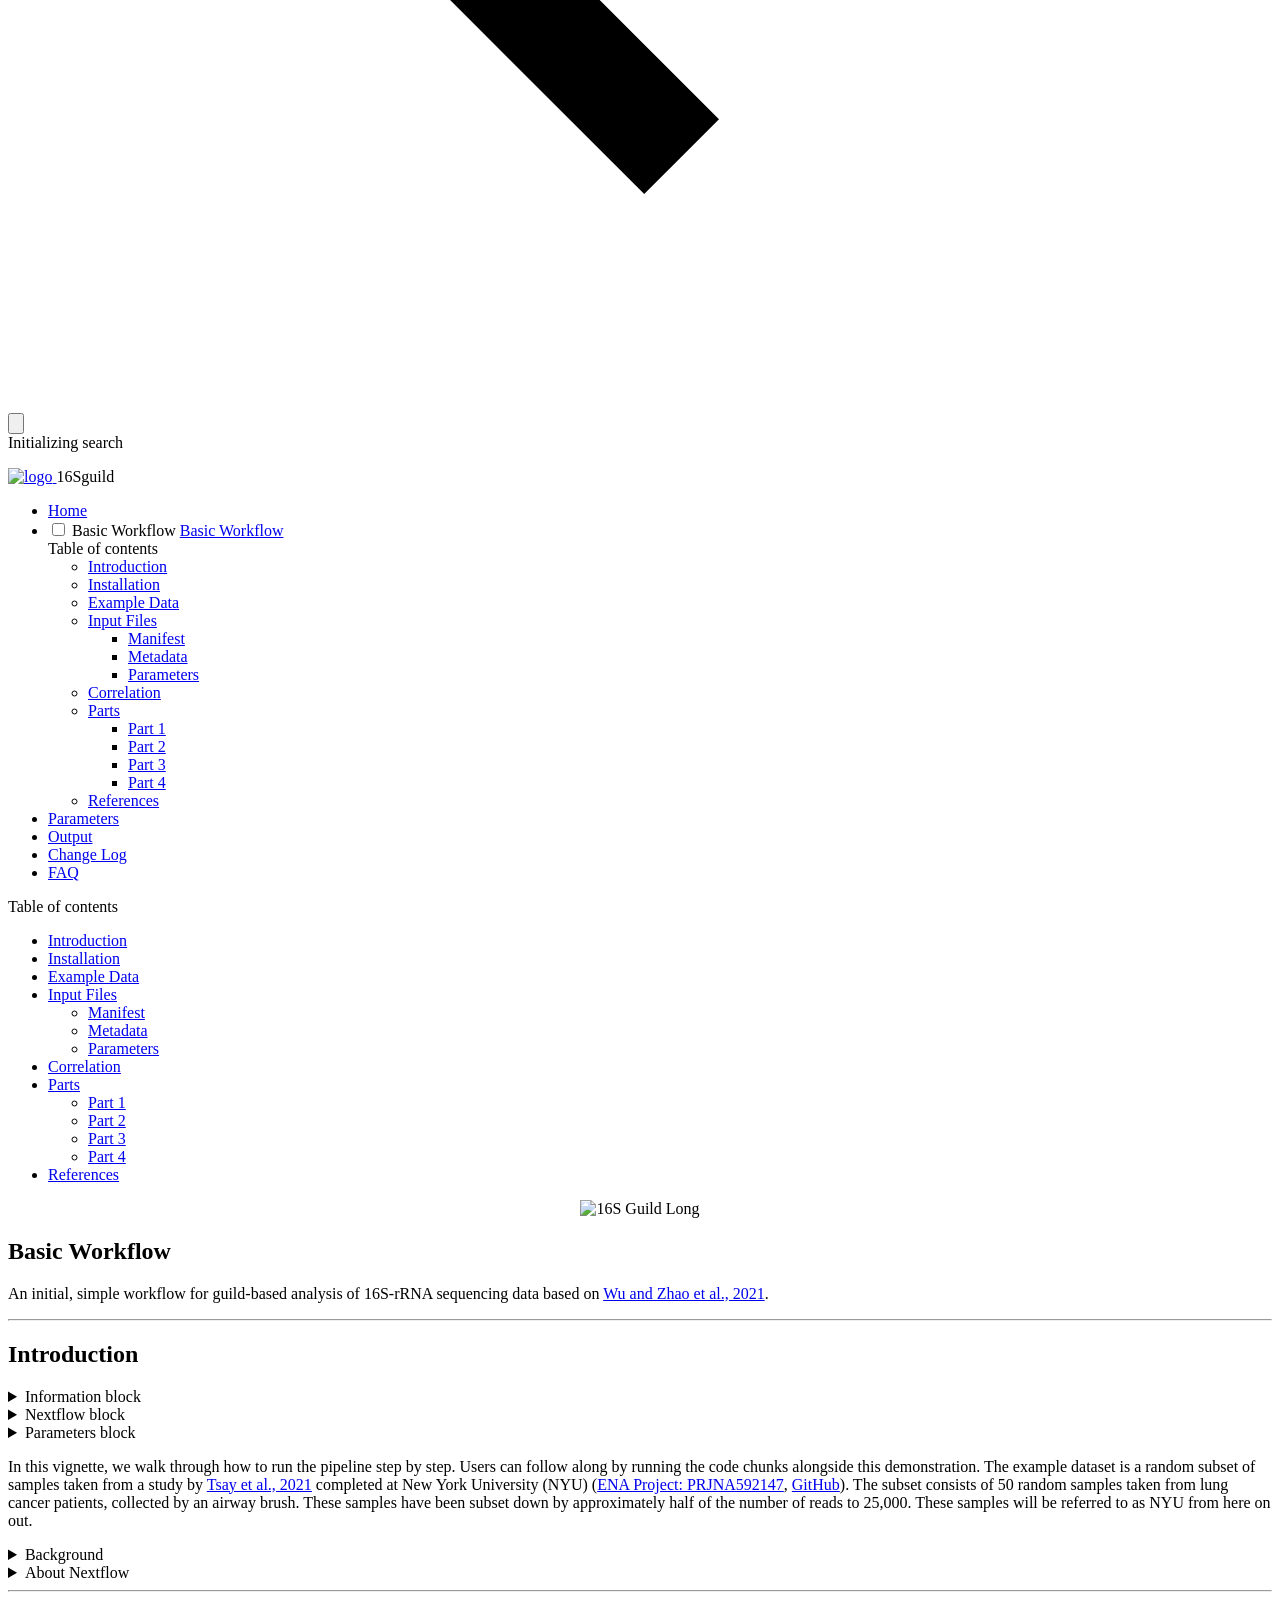
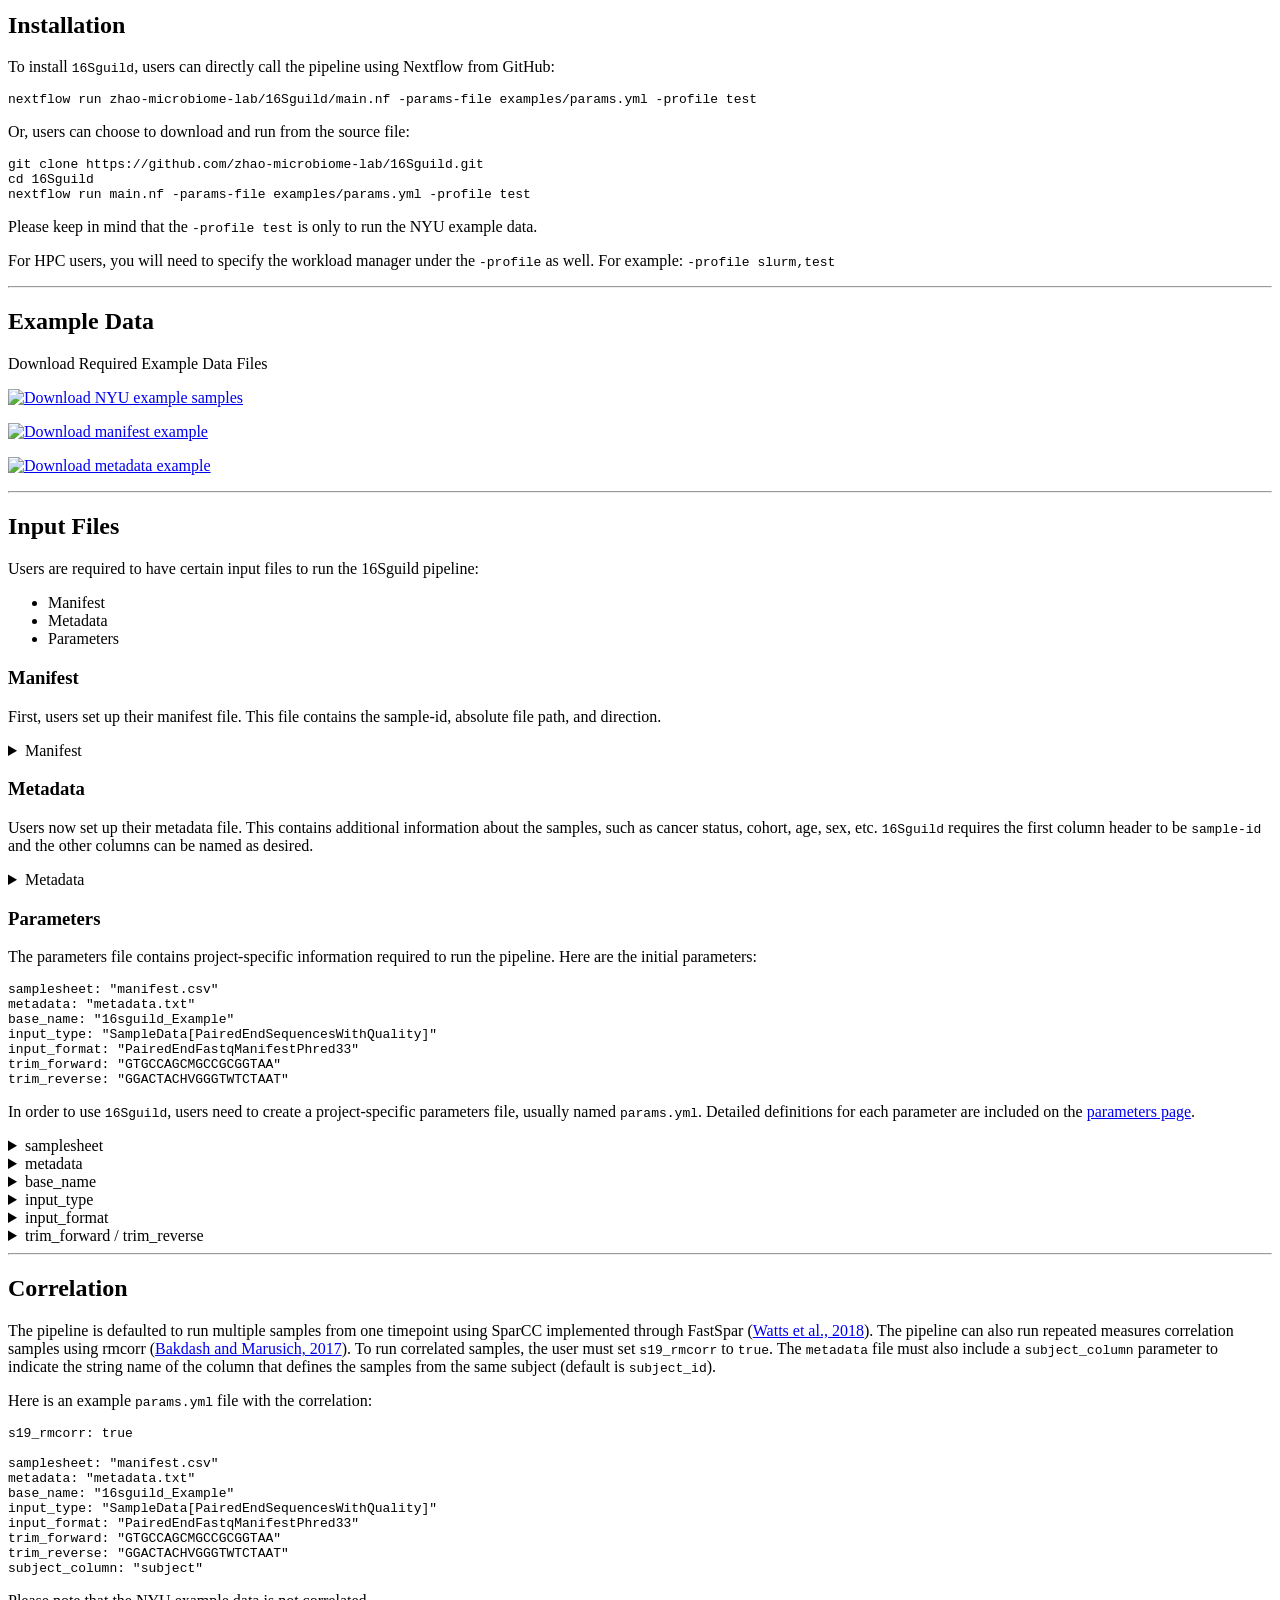
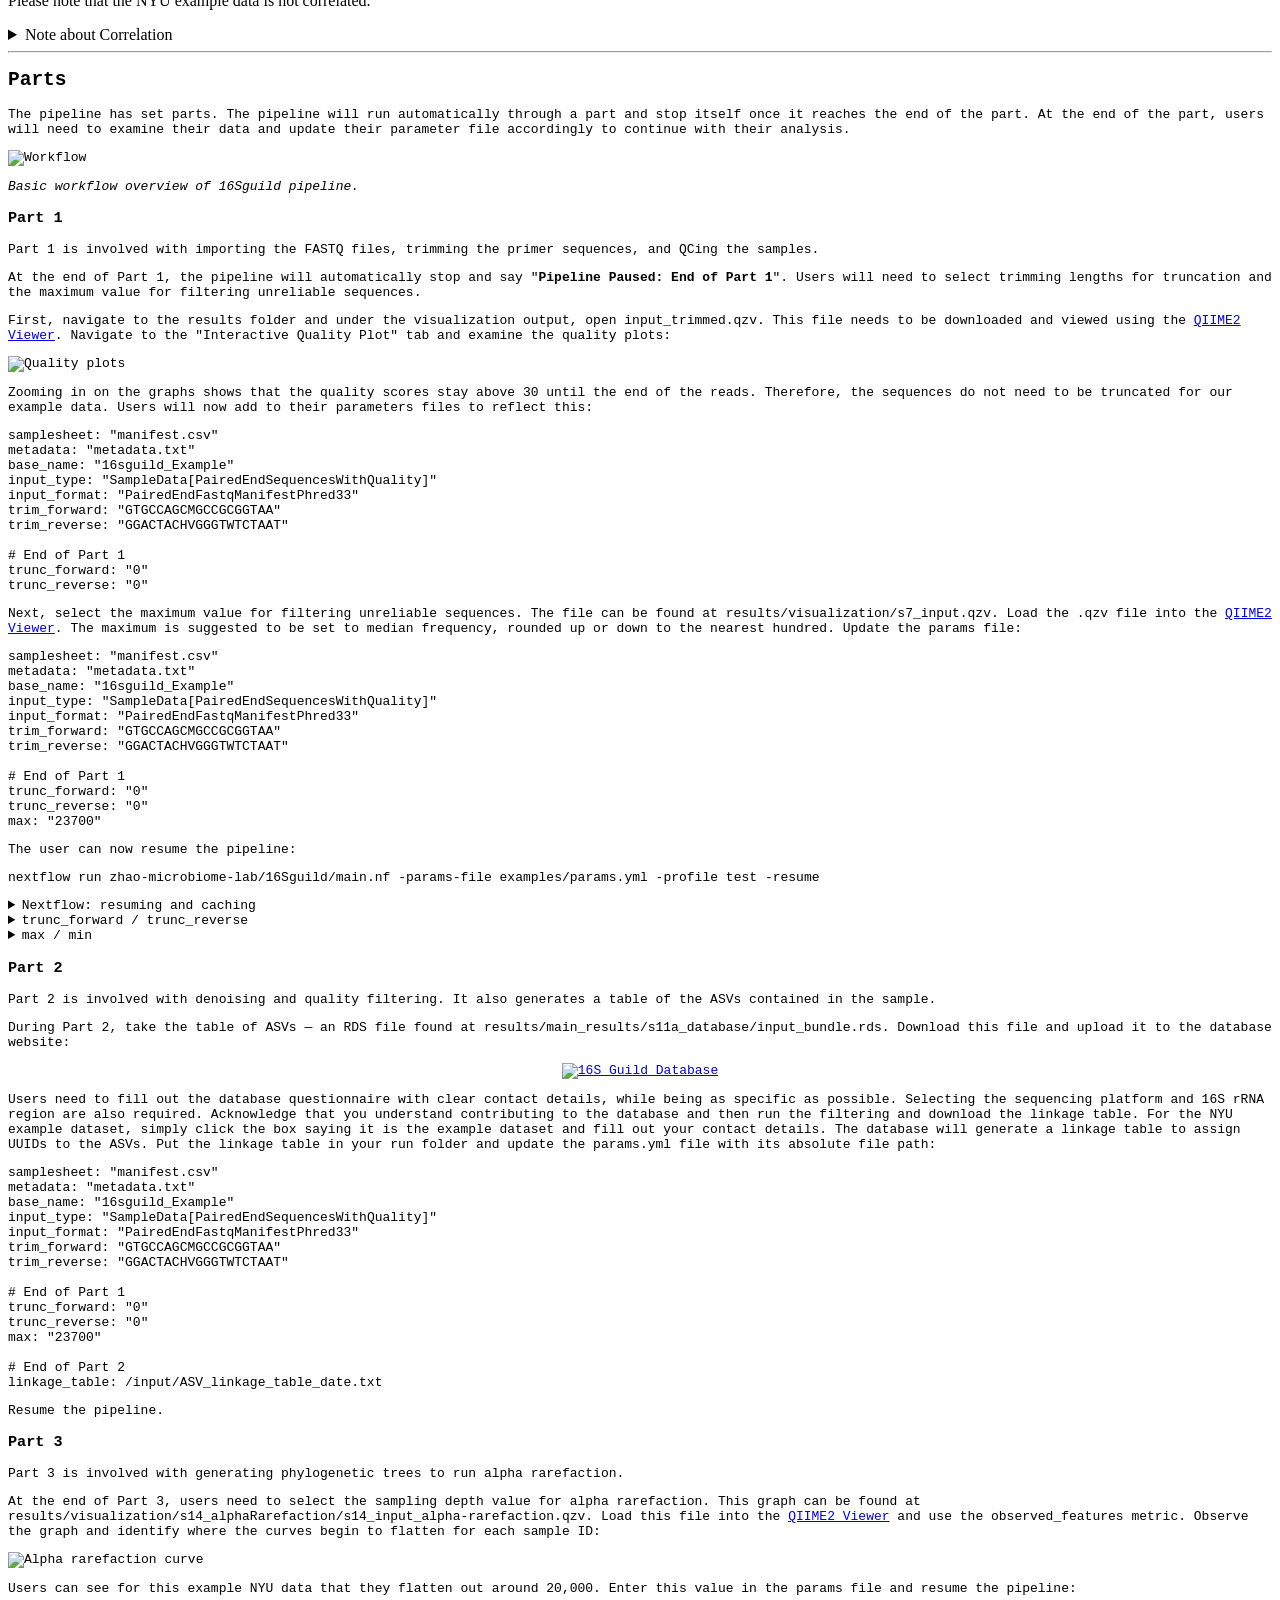
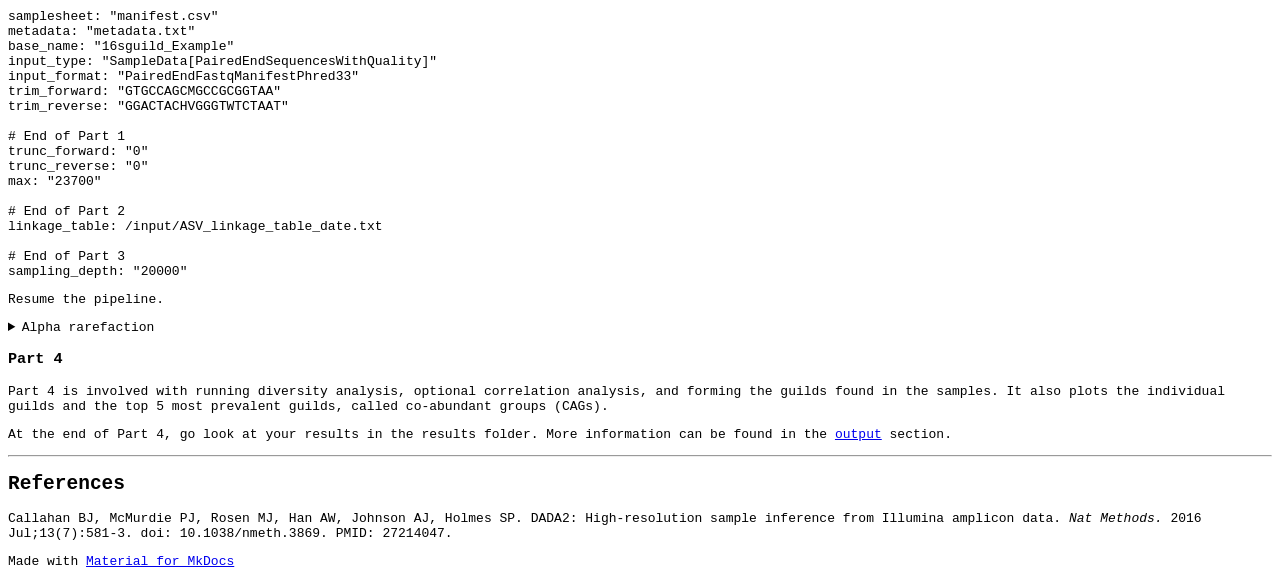
==== commit 7e85d80b: "Deployed 6faed84 with MkDocs version: 1.6.1" ====
--- a/basic-workflow/index.html
+++ b/basic-workflow/index.html
@@ -1035,6 +1035,11 @@
 <span class="nl">subject_column:</span><span class="w"> </span><span class="s2">&quot;subject&quot;</span>
 </code></pre></div>
 <p>Please note that the NYU example data is not correlated.</p>
+<details class="info">
+<summary>Note about Correlation</summary>
+<p>The sampling depth found in the alpha rarefaction step may remove samples from a certain patient because they don't meet the required sampling depth. If there is only one sample left from a particular patient, the pipeline will temporarily remove that sample because there are not enough samples to do a correlation analysis. The pipeline will create a table that lists what samples/patients are dropped. The samples that meet the sampling depth requirement will be added back to the analysis after the correlation step.</p>
+<p>For example, there is a patient with three samples. Two of the samples do not meet the required sampling depth, so they are removed by alpha rarefaction. The remaining sample will be temporarily removed by <code>rmcorr&lt;\code&gt;. The one sample will be added back to the analysis after the correlation step is completed.</p>
+</details>
 <hr />
 <h2 id="parts">Parts</h2>
 <p>The pipeline has set parts. The pipeline will run automatically through a part and stop itself once it reaches the end of the part. At the end of the part, users will need to examine their data and update their parameter file accordingly to continue with their analysis.</p>
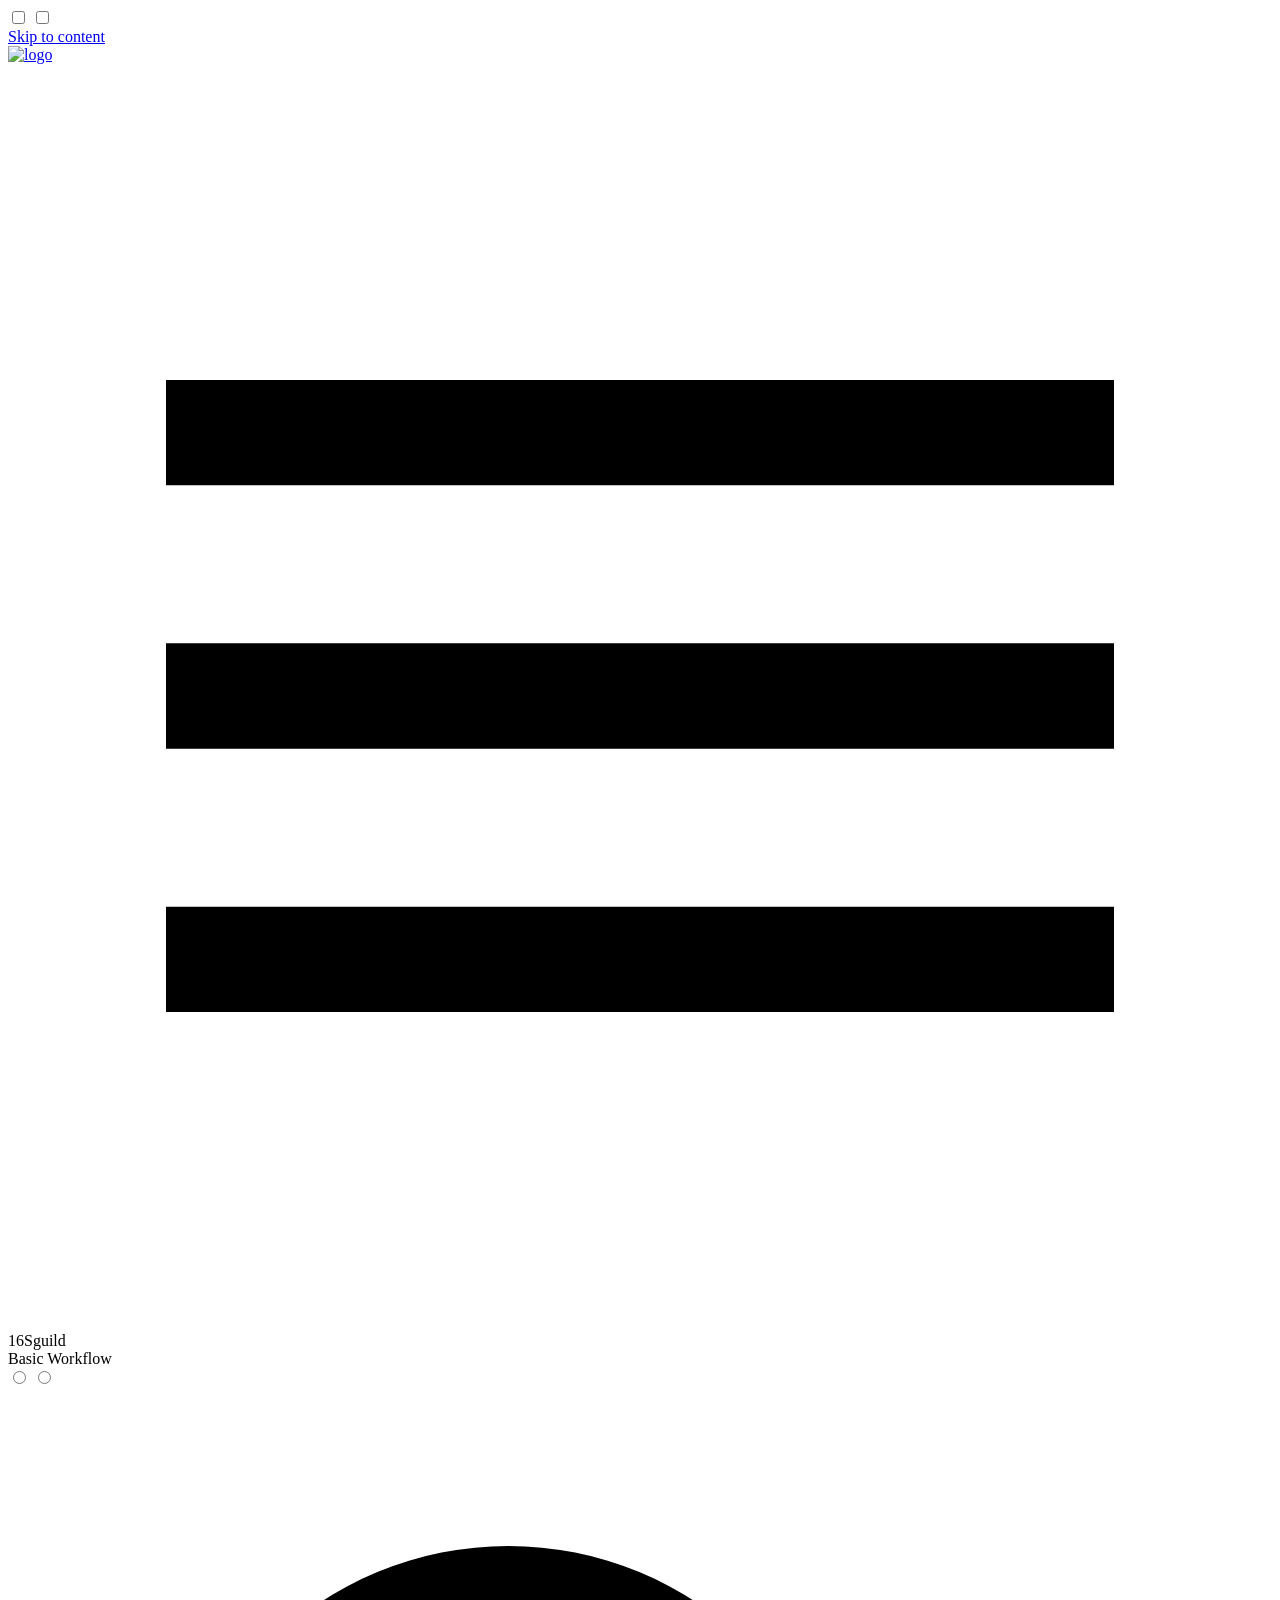
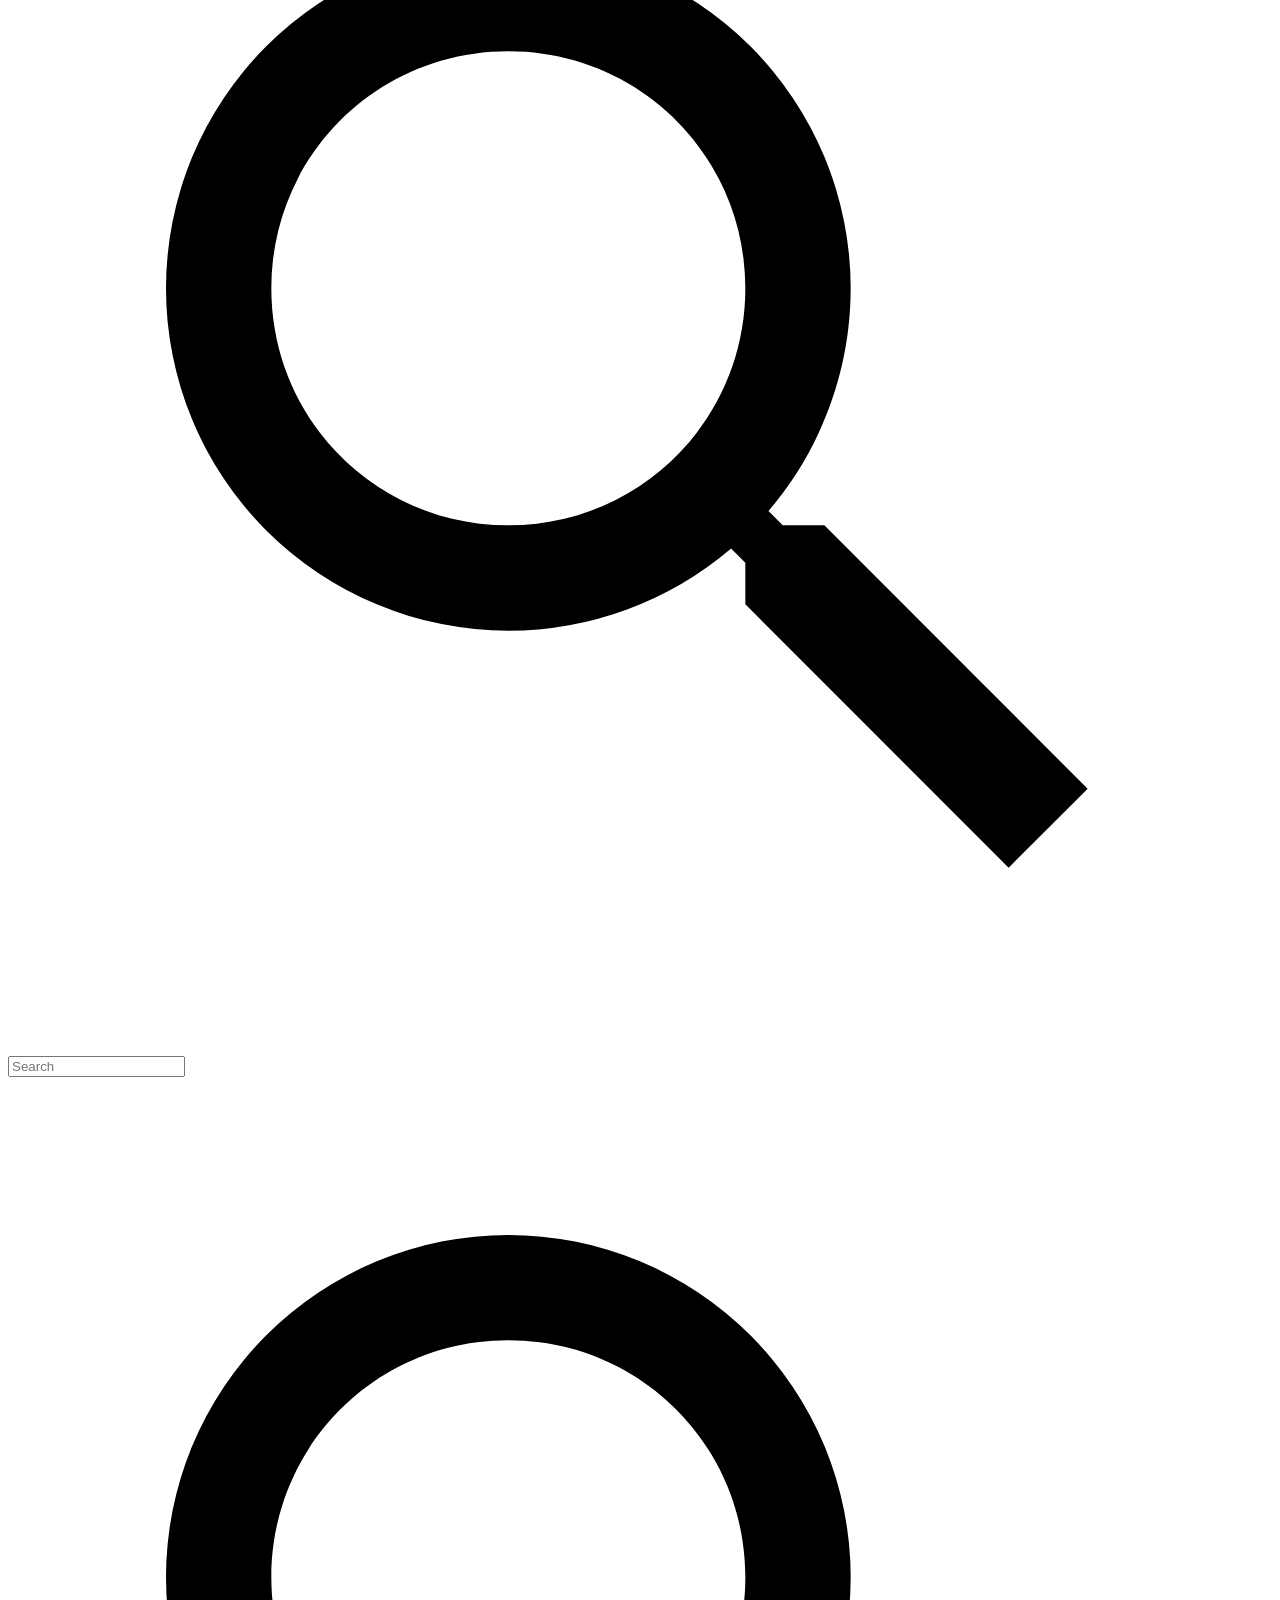
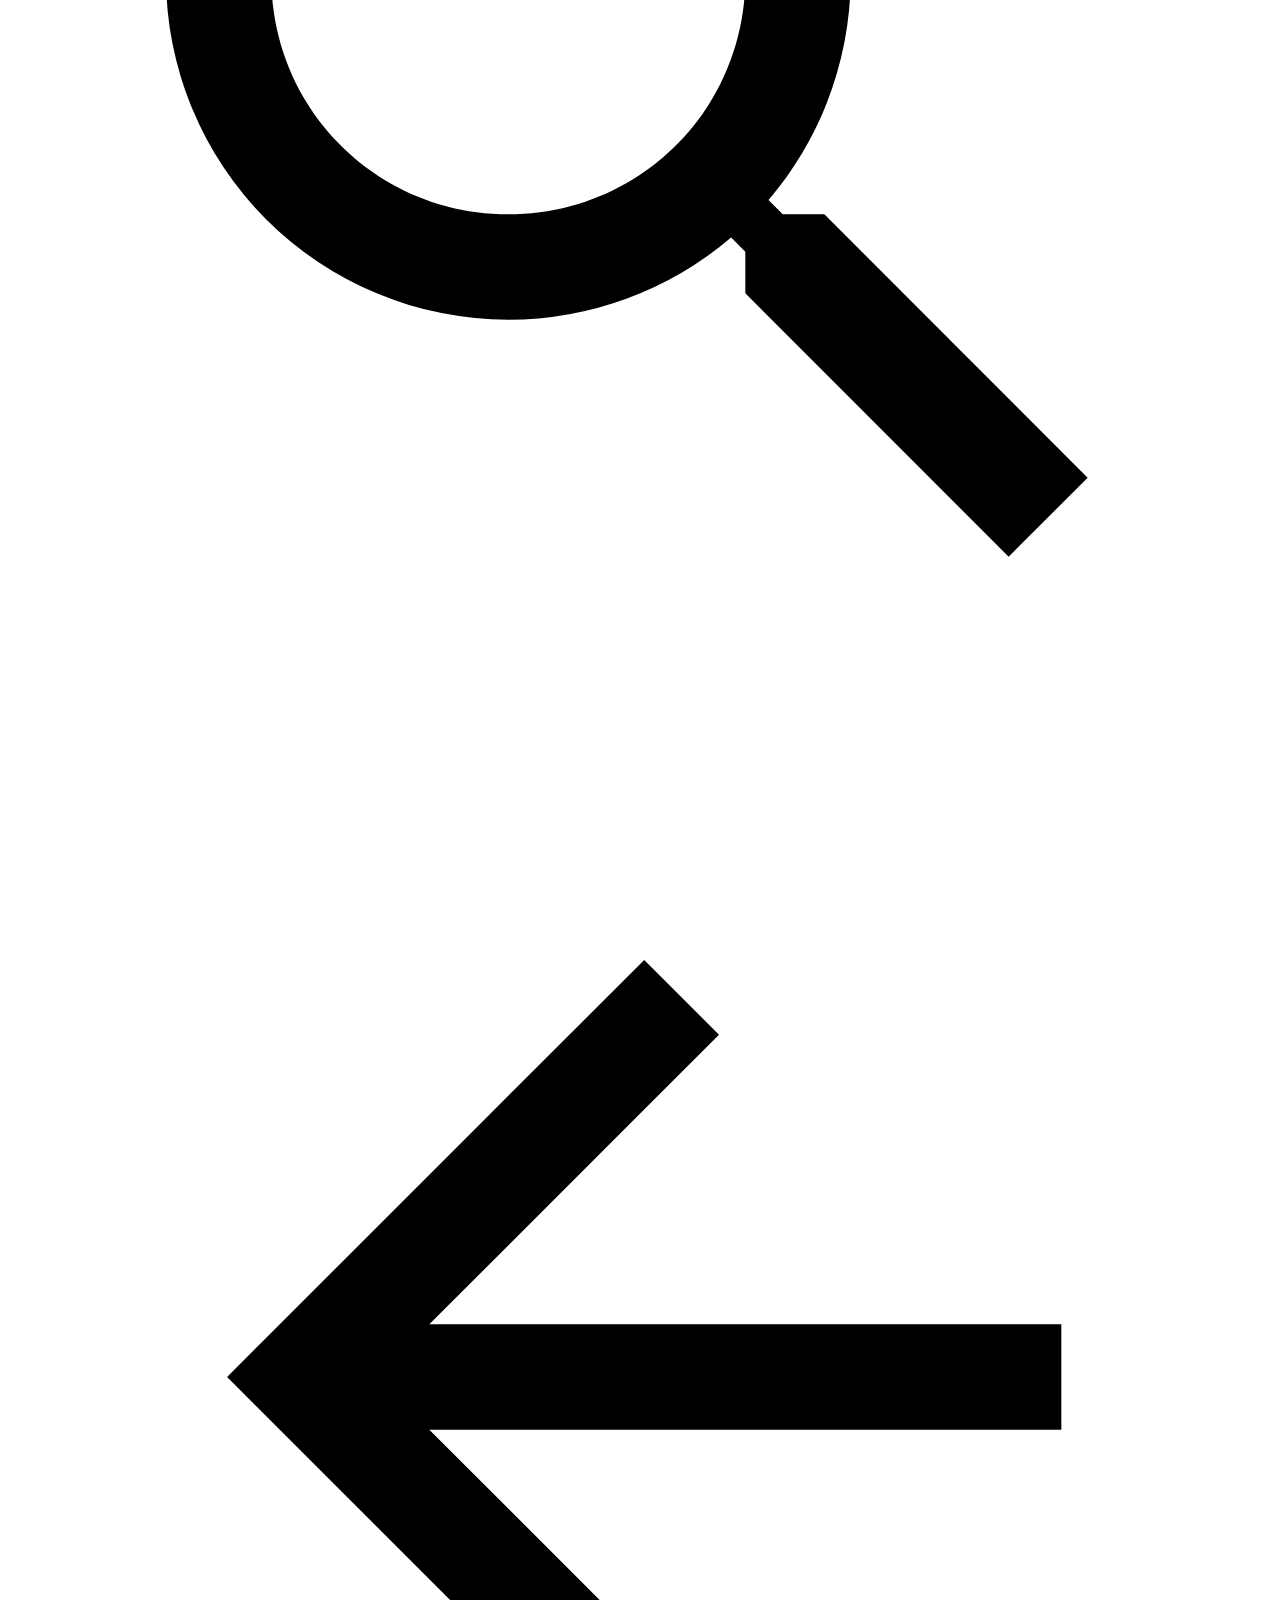
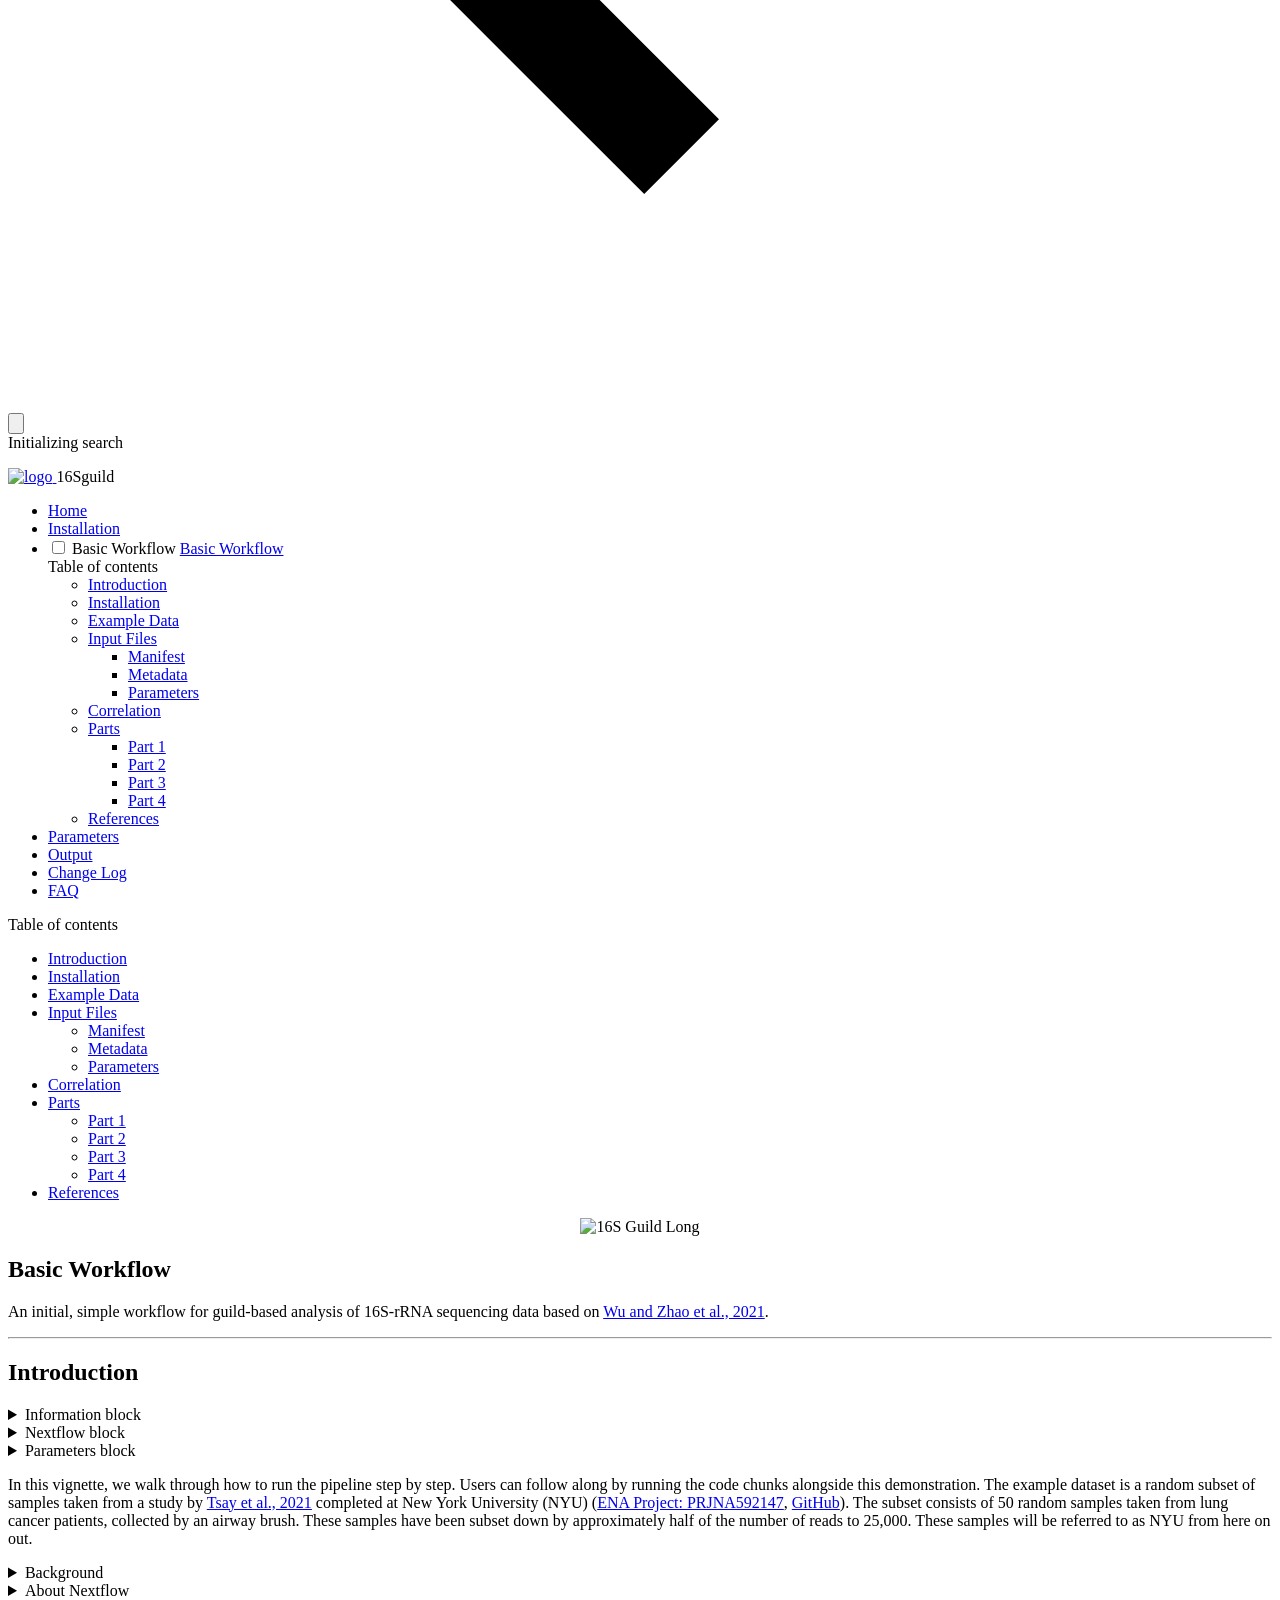
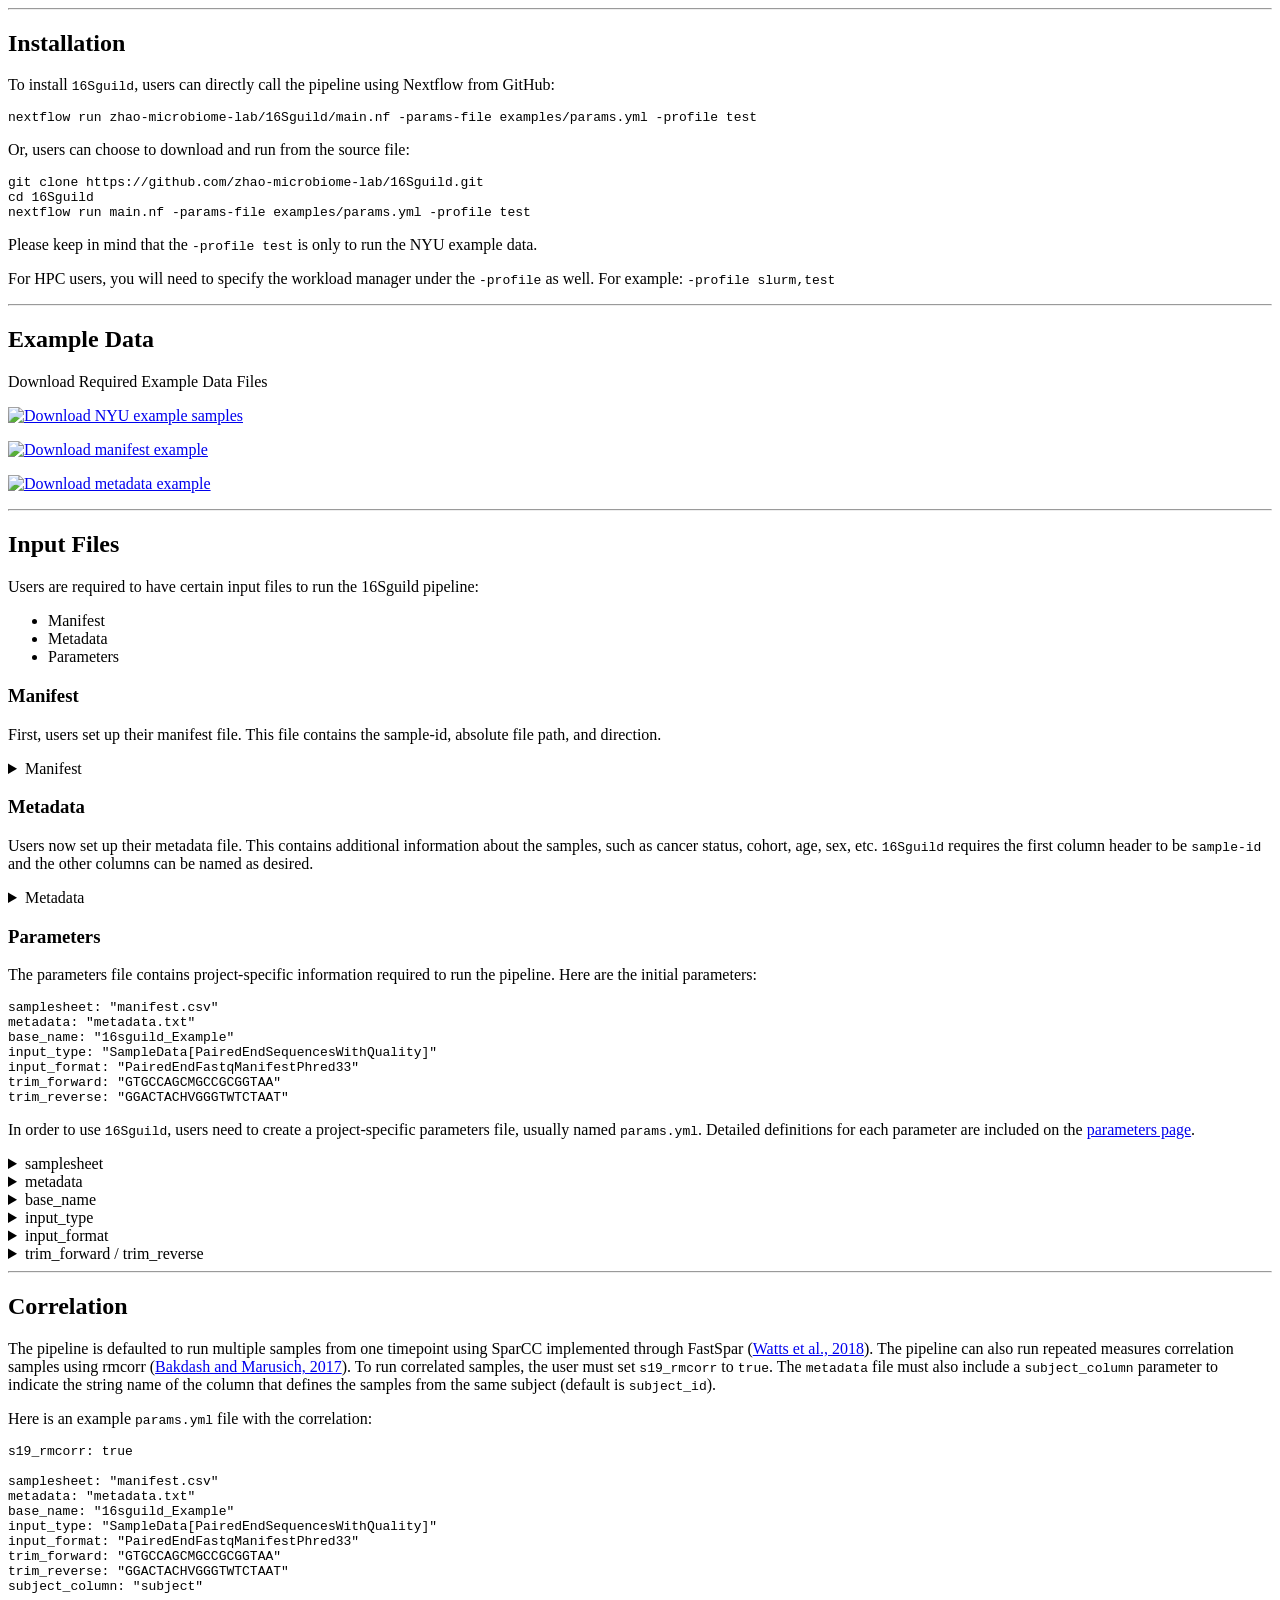
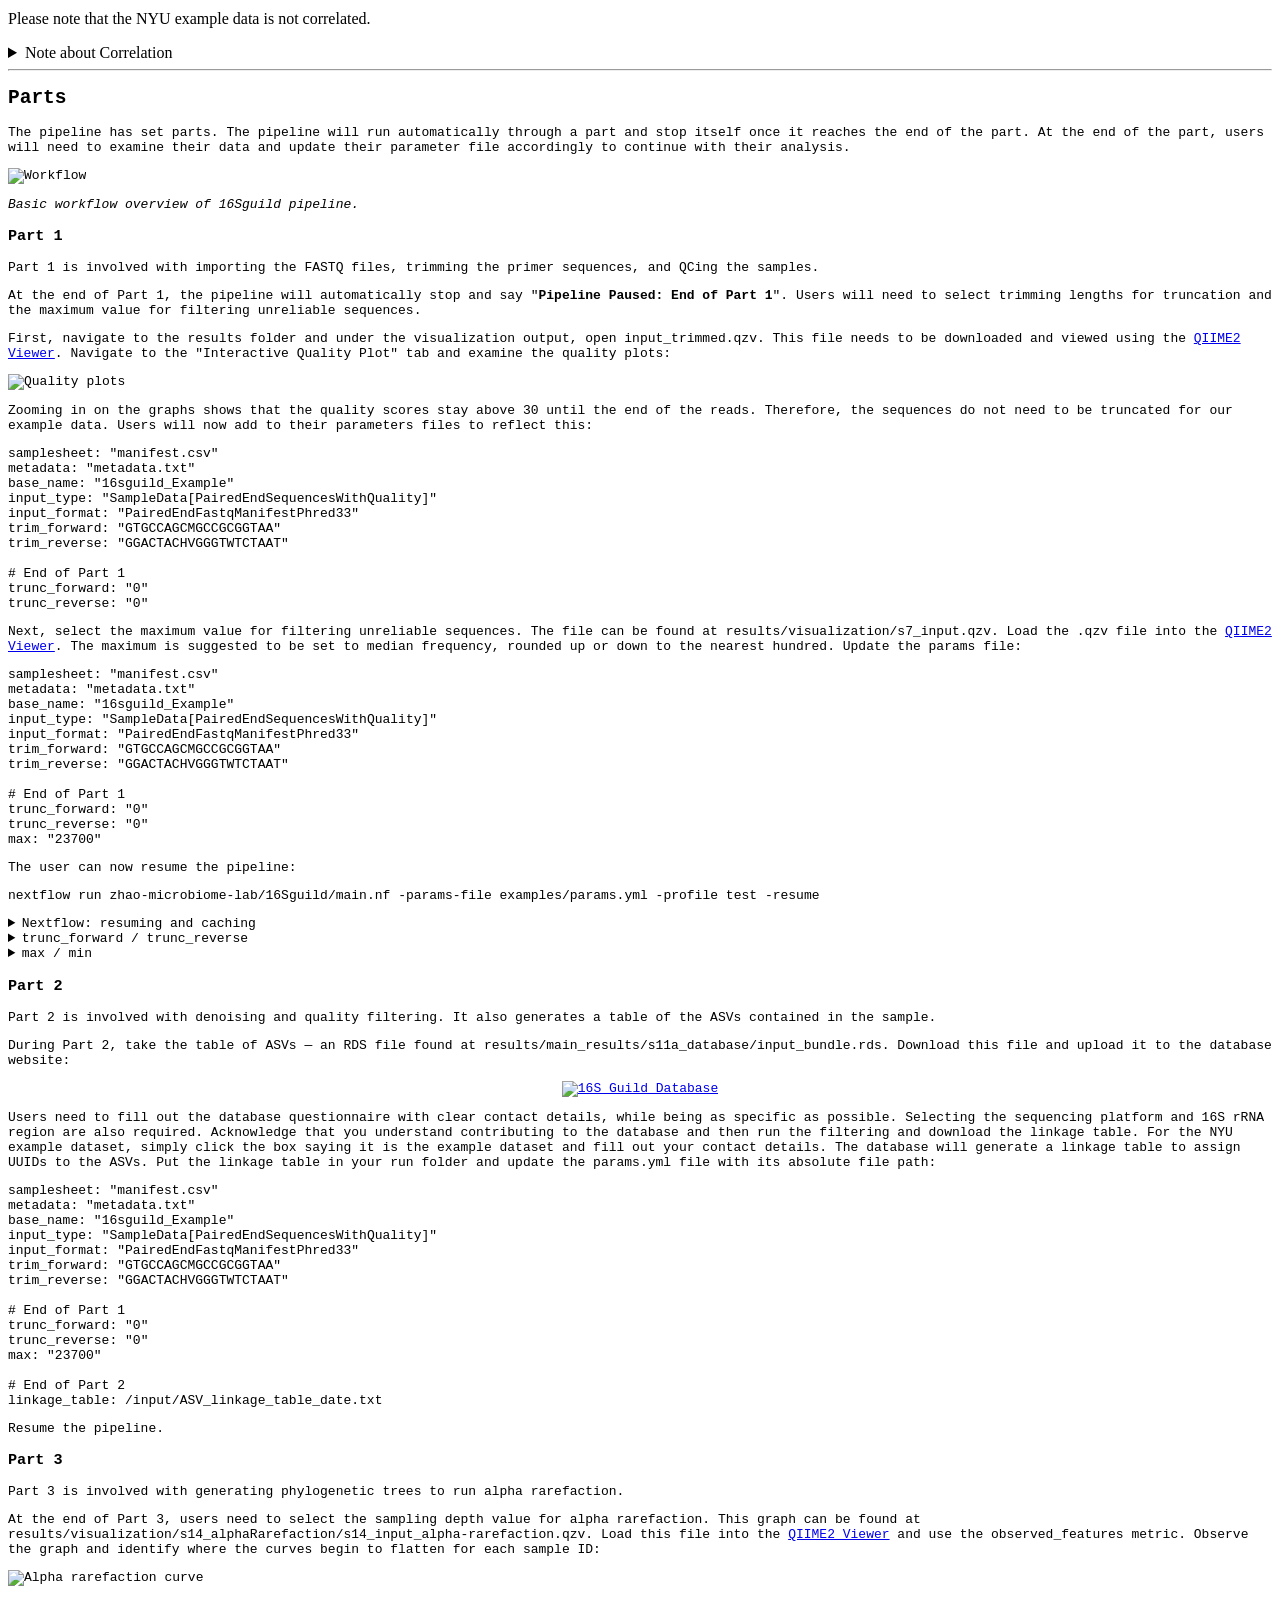
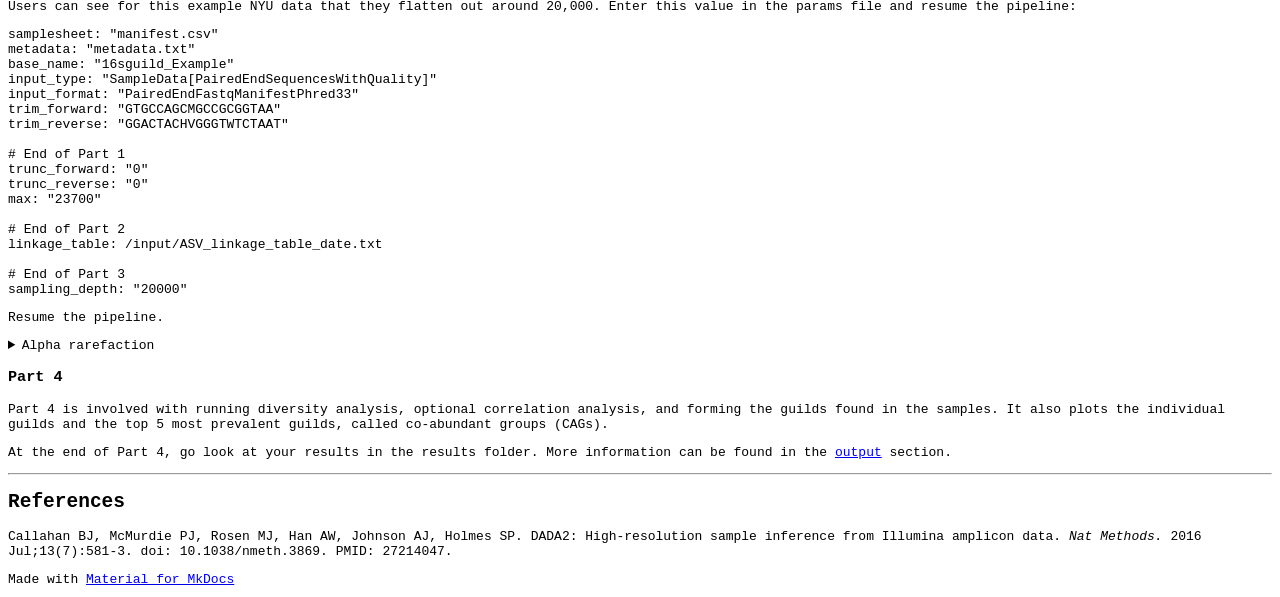
==== commit c9f4e040: "Deployed 1f93407 with MkDocs version: 1.6.1" ====
--- a/basic-workflow/index.html
+++ b/basic-workflow/index.html
@@ -13,7 +13,7 @@
         <link rel="canonical" href="https://zhao-microbiome-lab.github.io/16Sguild-docs/basic-workflow/">
       
       
-        <link rel="prev" href="..">
+        <link rel="prev" href="../installation/">
       
       
         <link rel="next" href="../parameters/">
@@ -244,6 +244,33 @@
     
   
     Home
+  
+
+    
+  </span>
+  
+  
+
+      </a>
+    </li>
+  
+
+    
+      
+      
+  
+  
+  
+  
+    <li class="md-nav__item">
+      <a href="../installation/" class="md-nav__link">
+        
+  
+  
+  <span class="md-ellipsis">
+    
+  
+    Installation
   
 
     
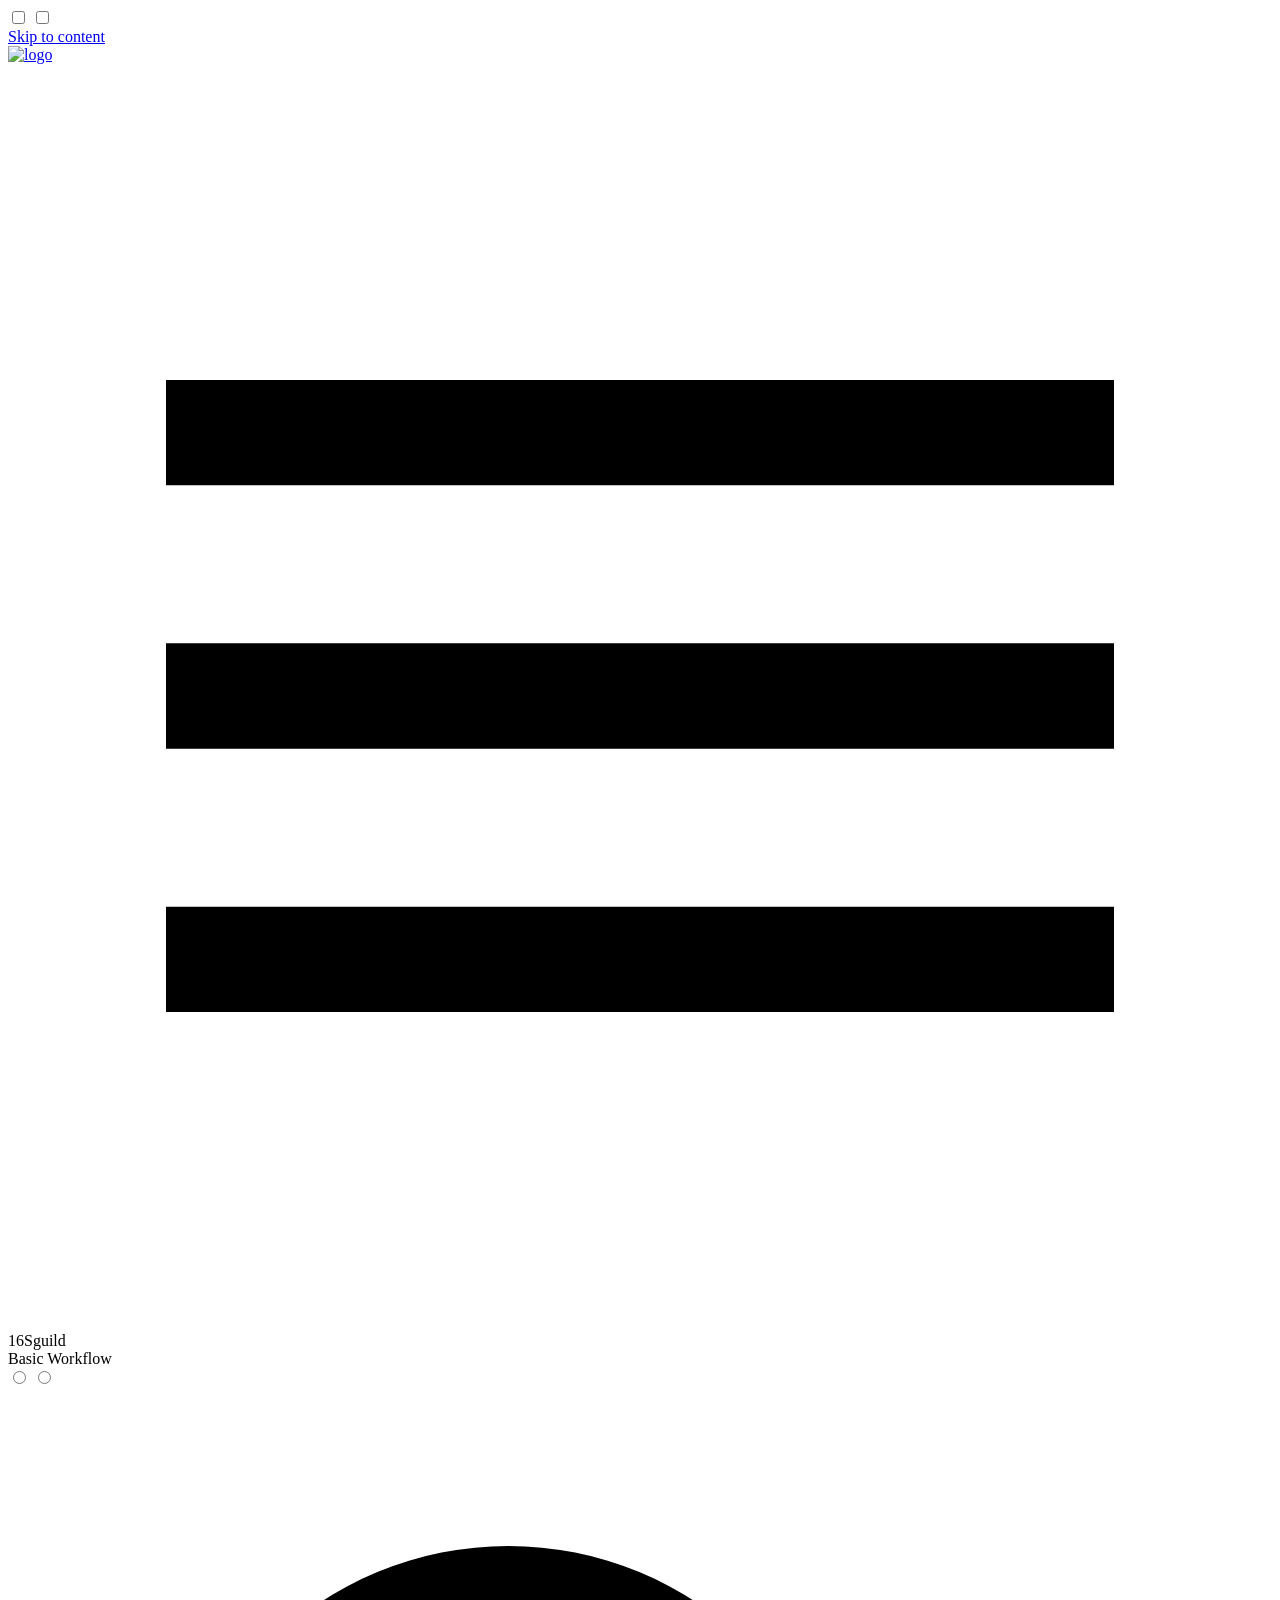
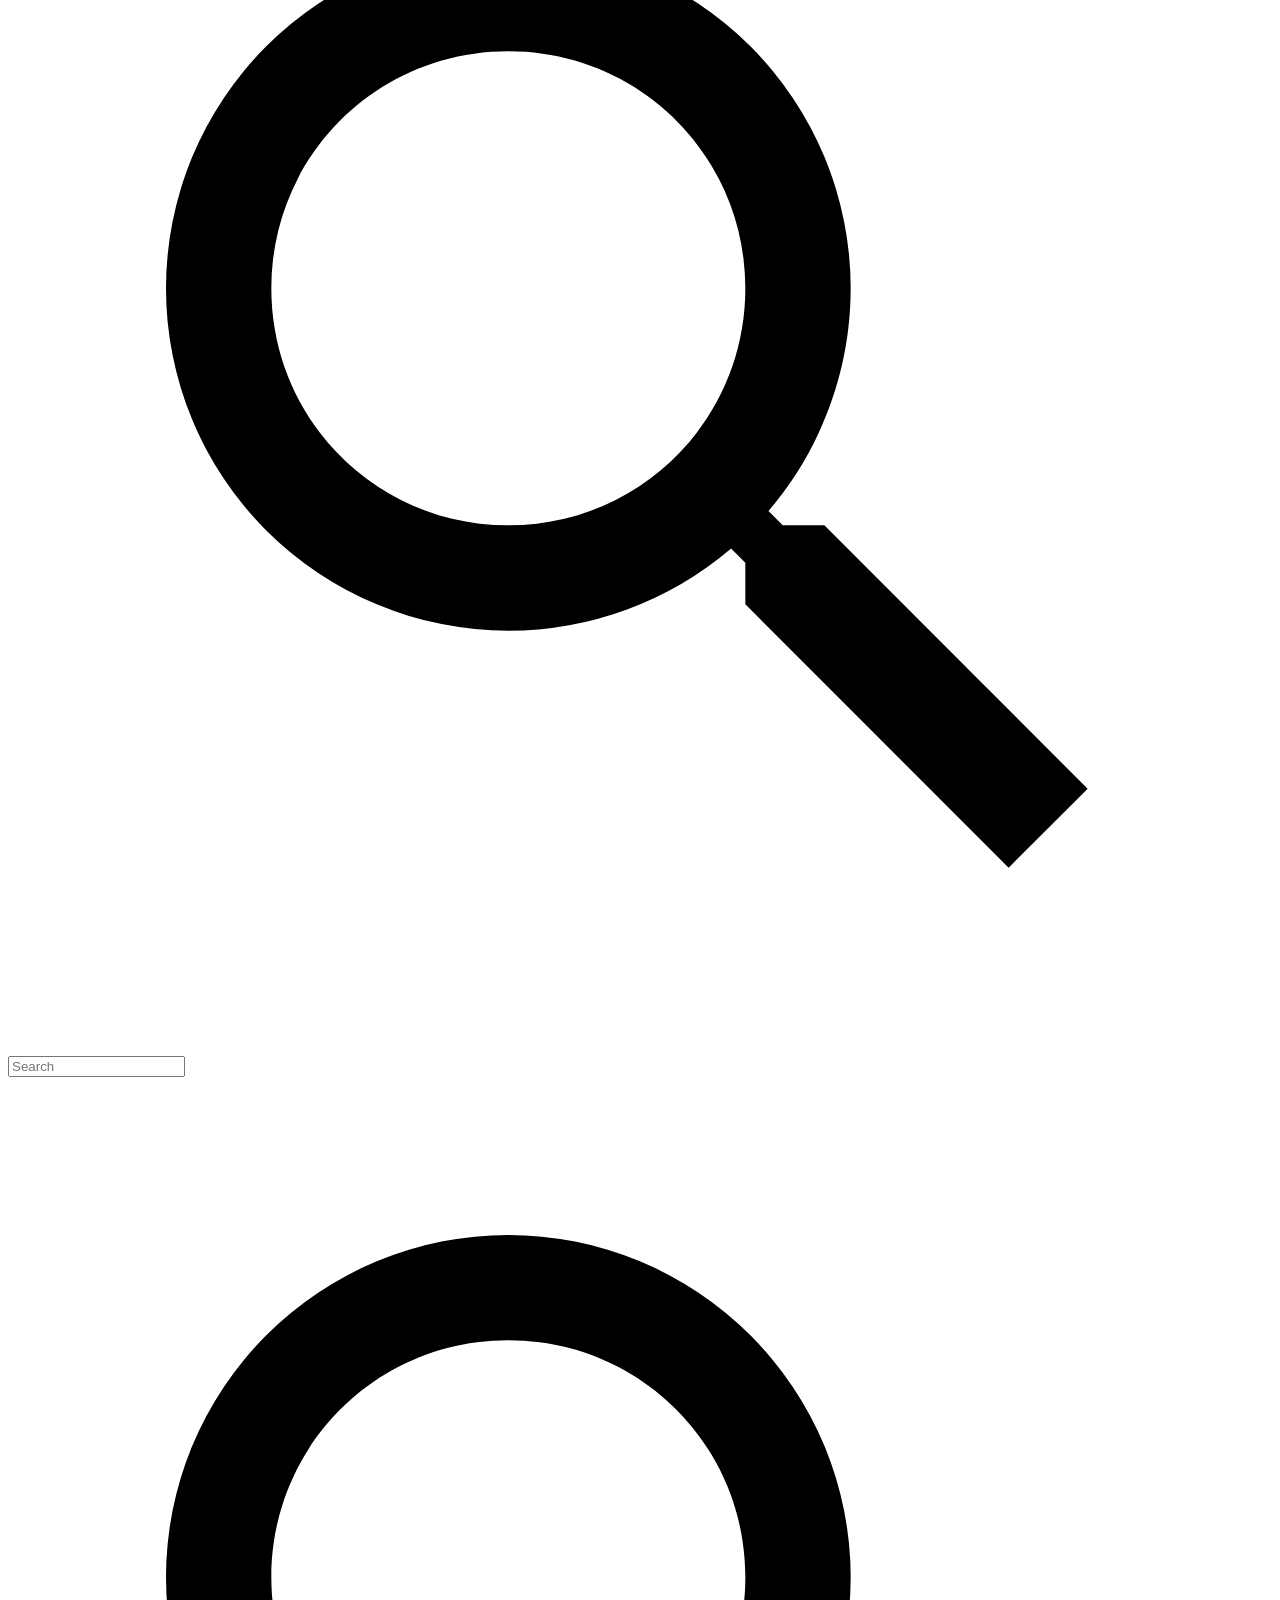
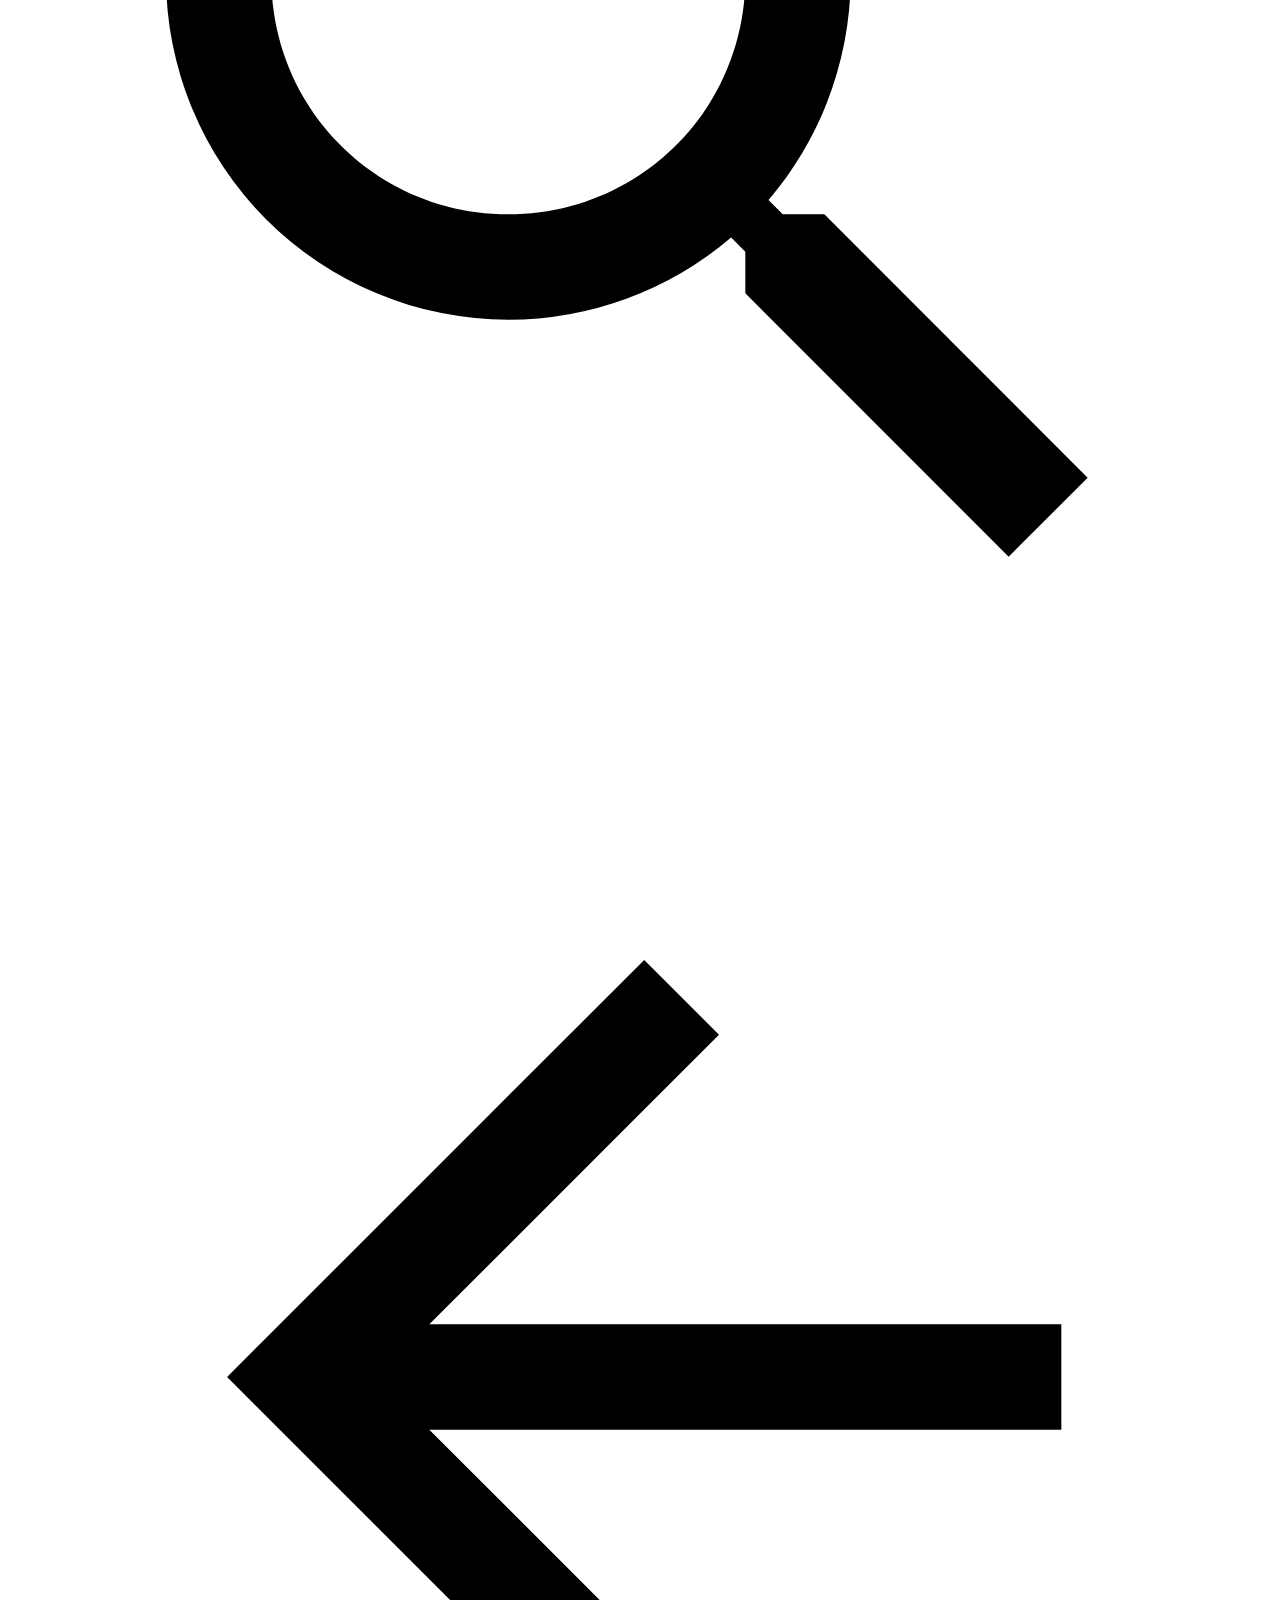
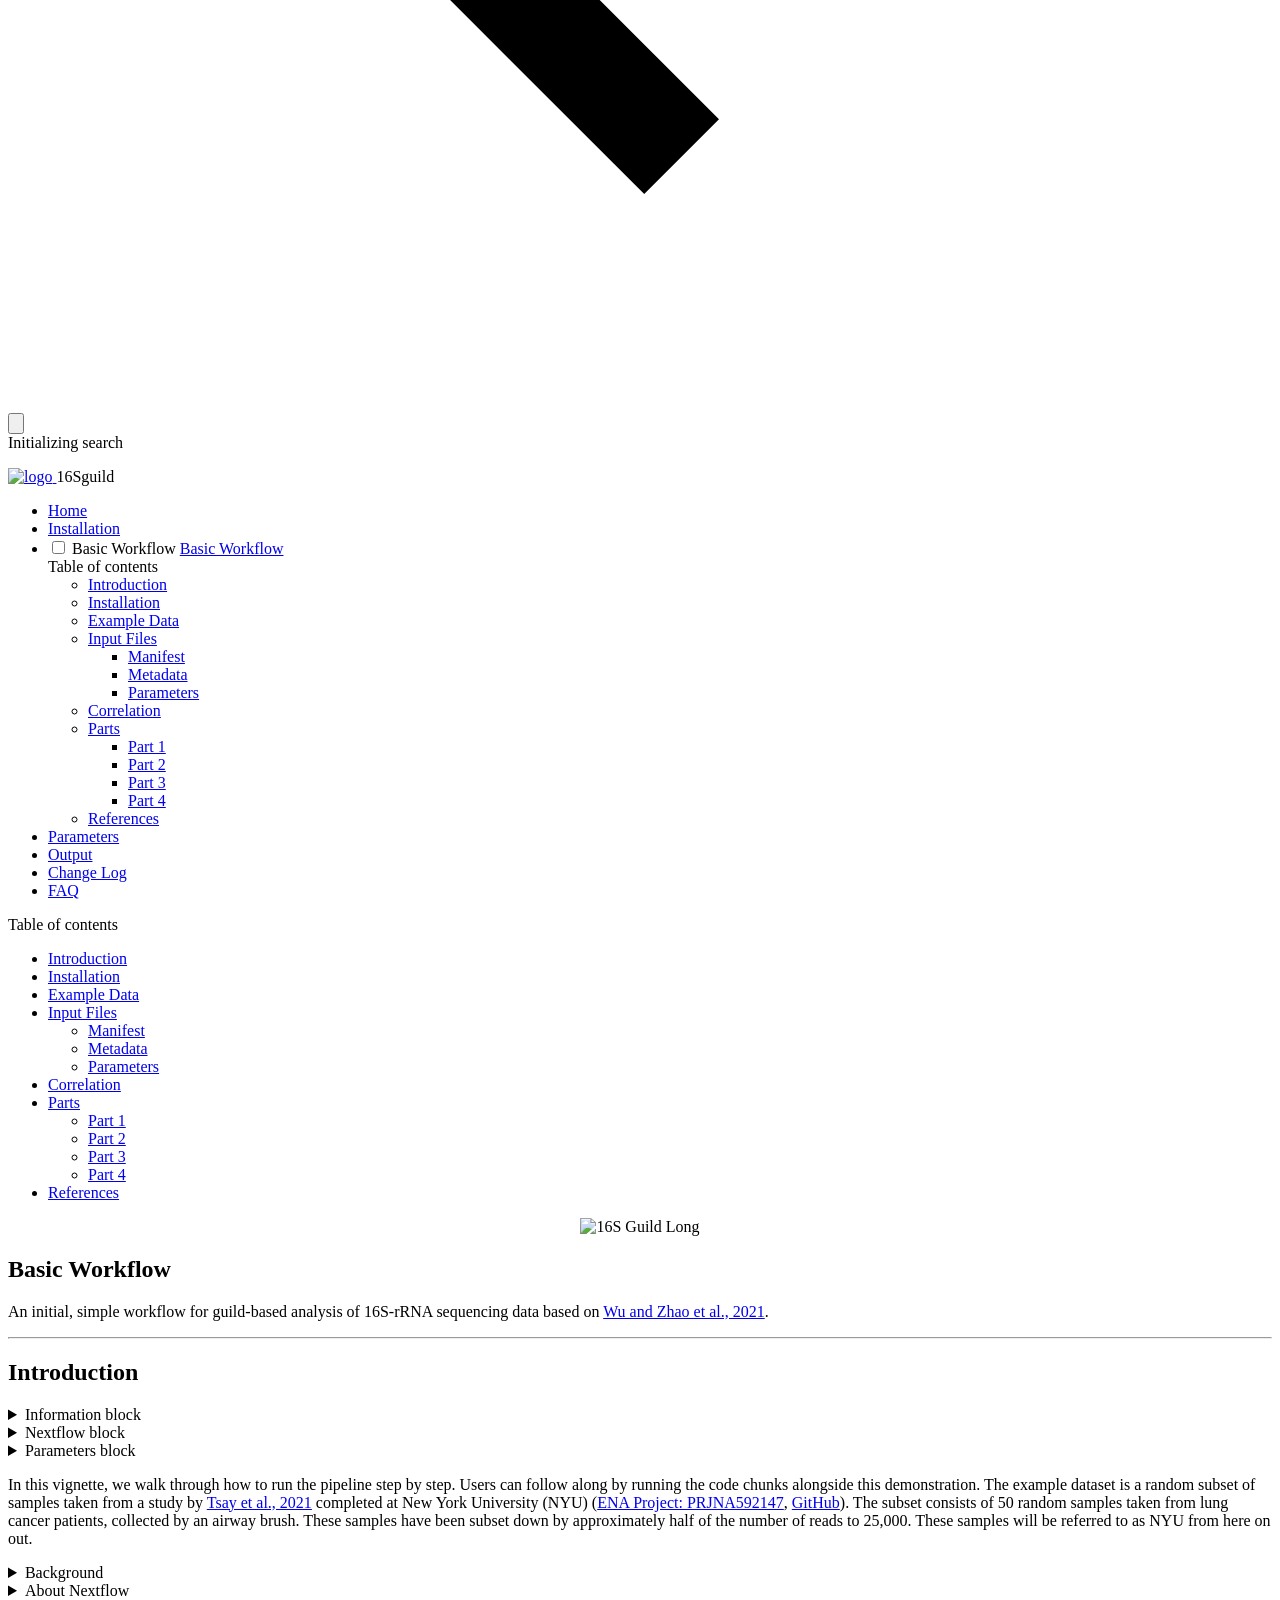
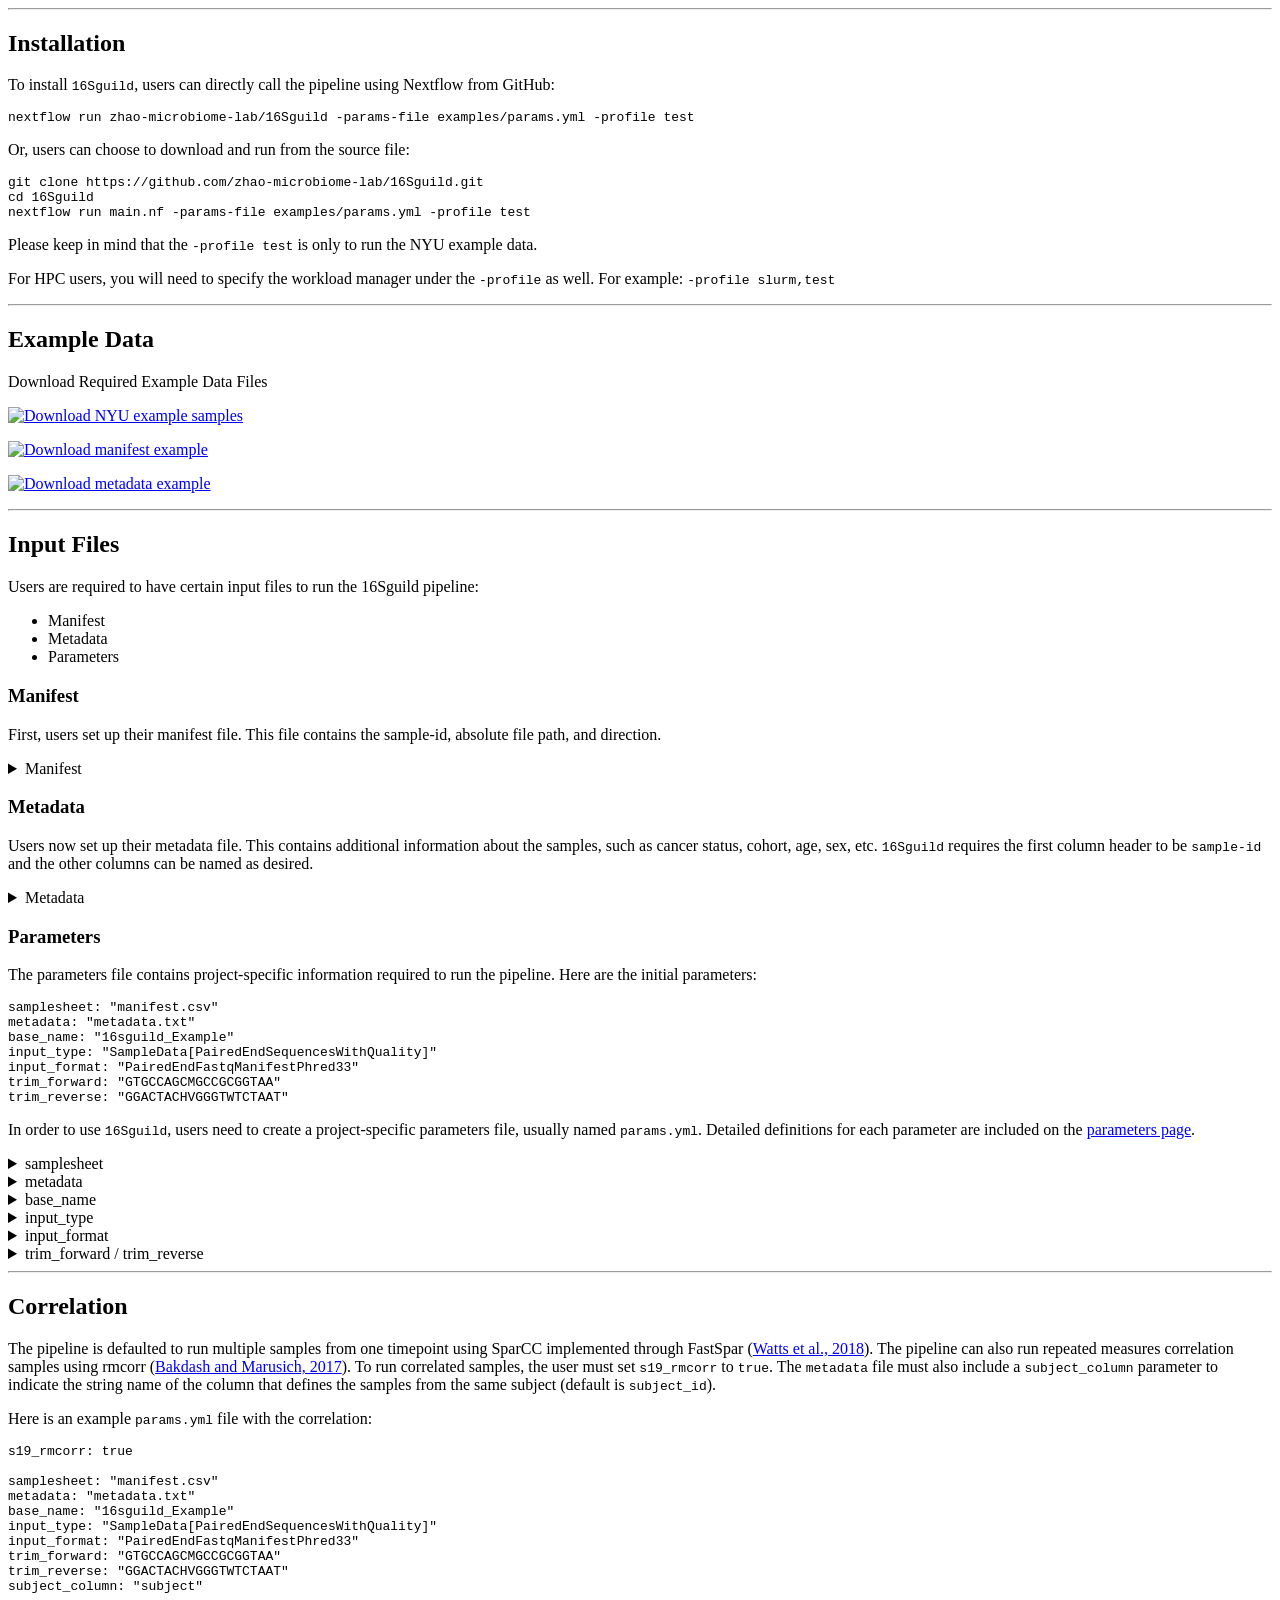
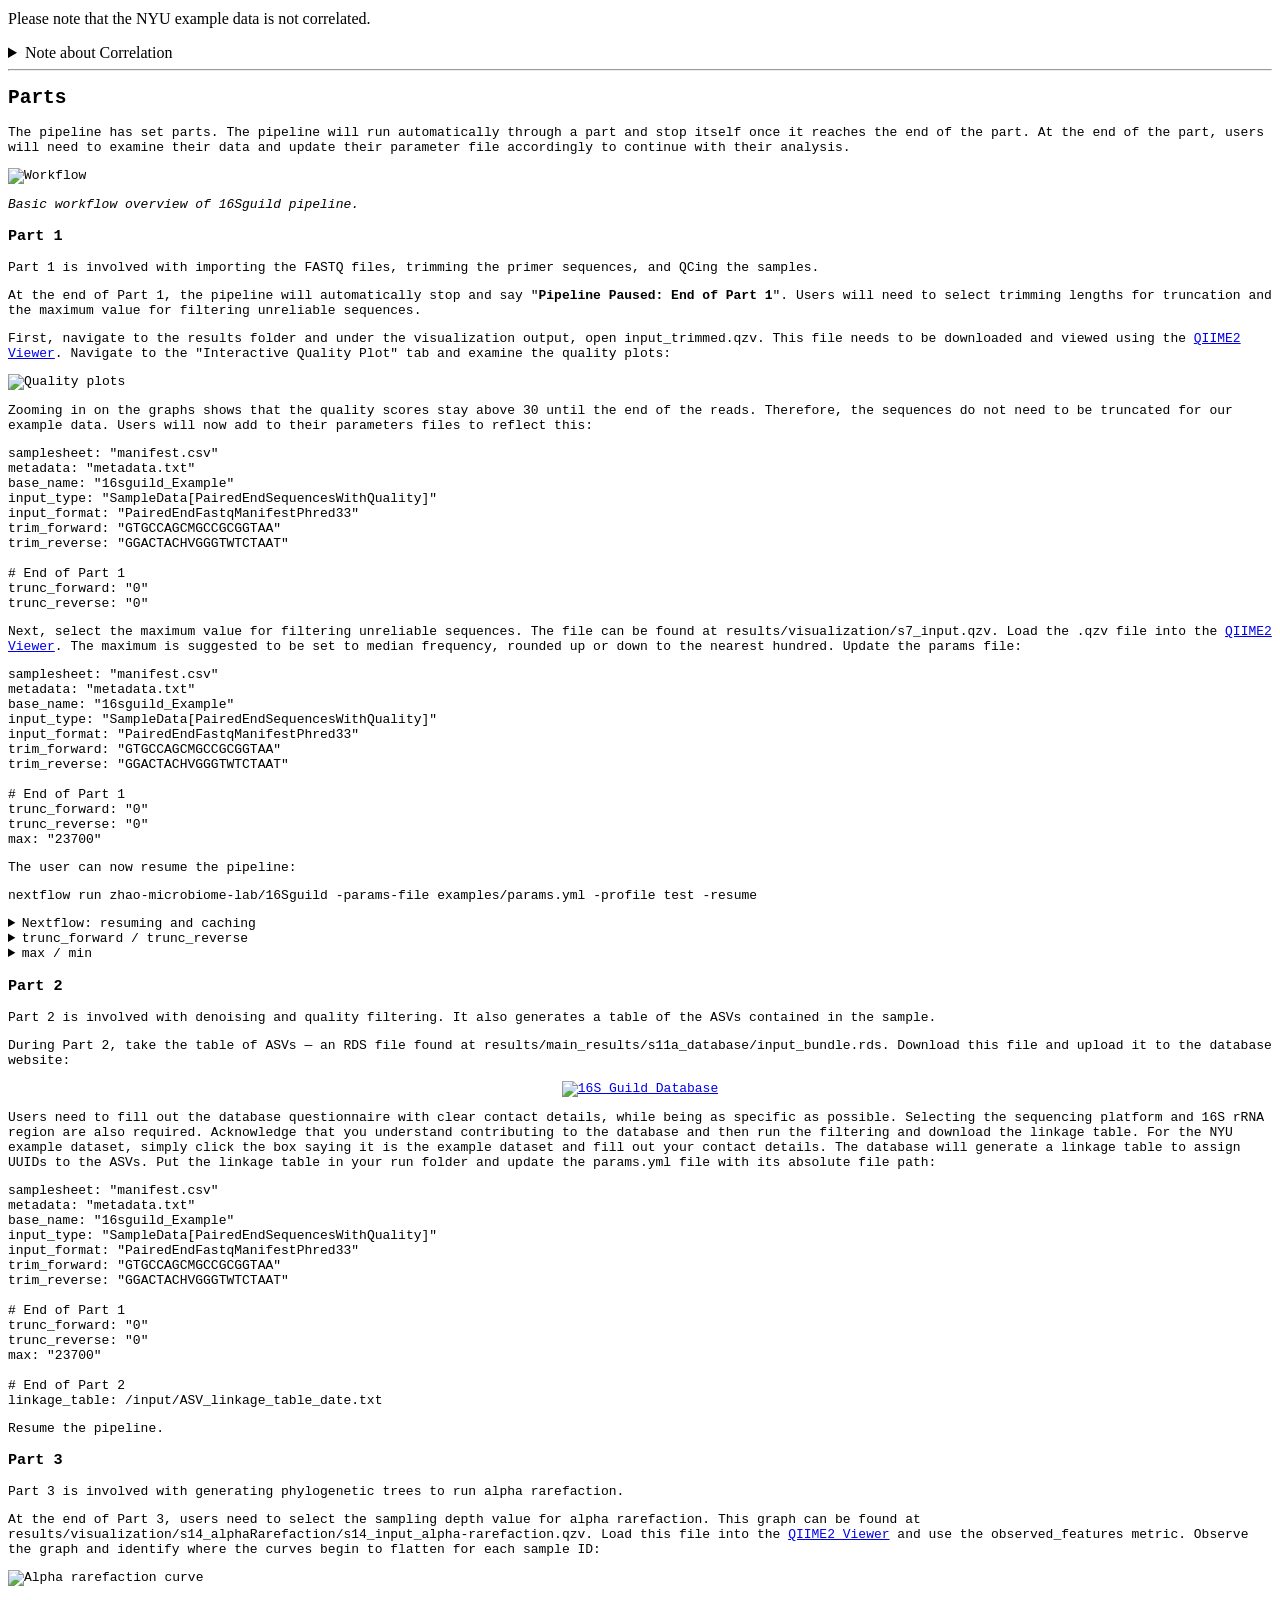
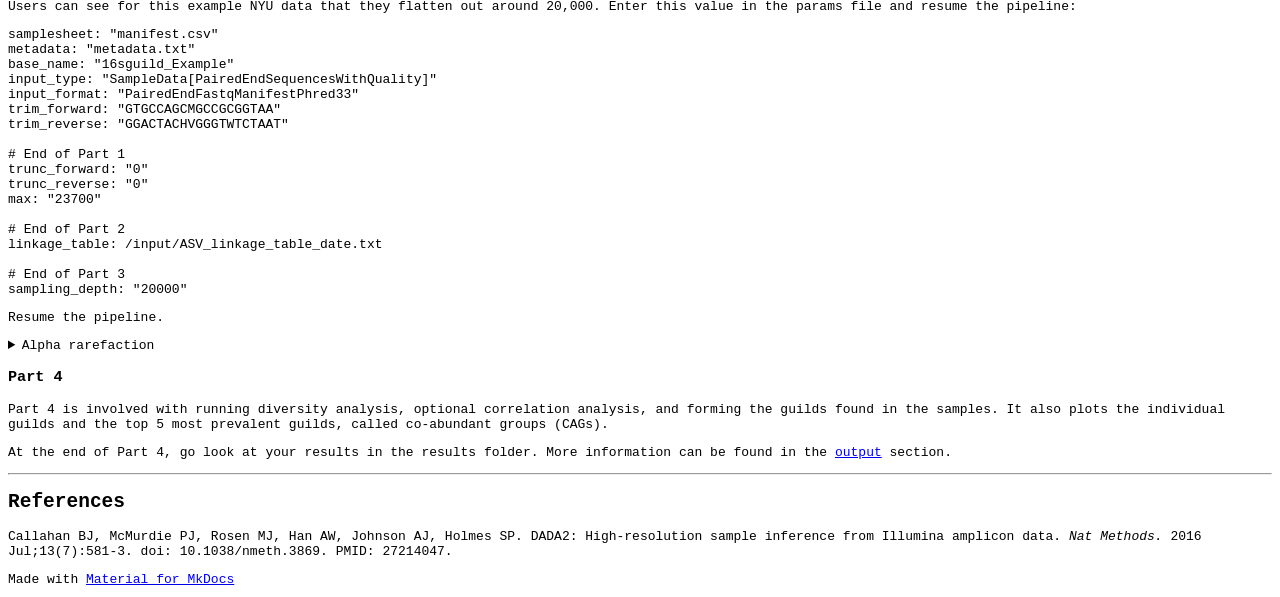
==== commit 8f92da1d: "Deployed 8f77aa5 with MkDocs version: 1.6.1" ====
--- a/basic-workflow/index.html
+++ b/basic-workflow/index.html
@@ -878,7 +878,7 @@
 <hr />
 <h2 id="installation">Installation</h2>
 <p>To install <code>16Sguild</code>, users can directly call the pipeline using Nextflow from GitHub:</p>
-<div class="highlight"><pre><span></span><code>nextflow<span class="w"> </span>run<span class="w"> </span>zhao-microbiome-lab/16Sguild/main.nf<span class="w"> </span>-params-file<span class="w"> </span>examples/params.yml<span class="w"> </span>-profile<span class="w"> </span><span class="nb">test</span>
+<div class="highlight"><pre><span></span><code>nextflow<span class="w"> </span>run<span class="w"> </span>zhao-microbiome-lab/16Sguild<span class="w"> </span>-params-file<span class="w"> </span>examples/params.yml<span class="w"> </span>-profile<span class="w"> </span><span class="nb">test</span>
 </code></pre></div>
 <p>Or, users can choose to download and run from the source file:</p>
 <div class="highlight"><pre><span></span><code>git<span class="w"> </span>clone<span class="w"> </span>https://github.com/zhao-microbiome-lab/16Sguild.git
@@ -1105,7 +1105,7 @@
 max:<span class="w"> </span><span class="s2">&quot;23700&quot;</span>
 </code></pre></div>
 <p>The user can now resume the pipeline:</p>
-<div class="highlight"><pre><span></span><code>nextflow<span class="w"> </span>run<span class="w"> </span>zhao-microbiome-lab/16Sguild/main.nf<span class="w"> </span>-params-file<span class="w"> </span>examples/params.yml<span class="w"> </span>-profile<span class="w"> </span><span class="nb">test</span><span class="w"> </span>-resume
+<div class="highlight"><pre><span></span><code>nextflow<span class="w"> </span>run<span class="w"> </span>zhao-microbiome-lab/16Sguild<span class="w"> </span>-params-file<span class="w"> </span>examples/params.yml<span class="w"> </span>-profile<span class="w"> </span><span class="nb">test</span><span class="w"> </span>-resume
 </code></pre></div>
 <details class="nextflow">
 <summary>Nextflow: resuming and caching</summary>
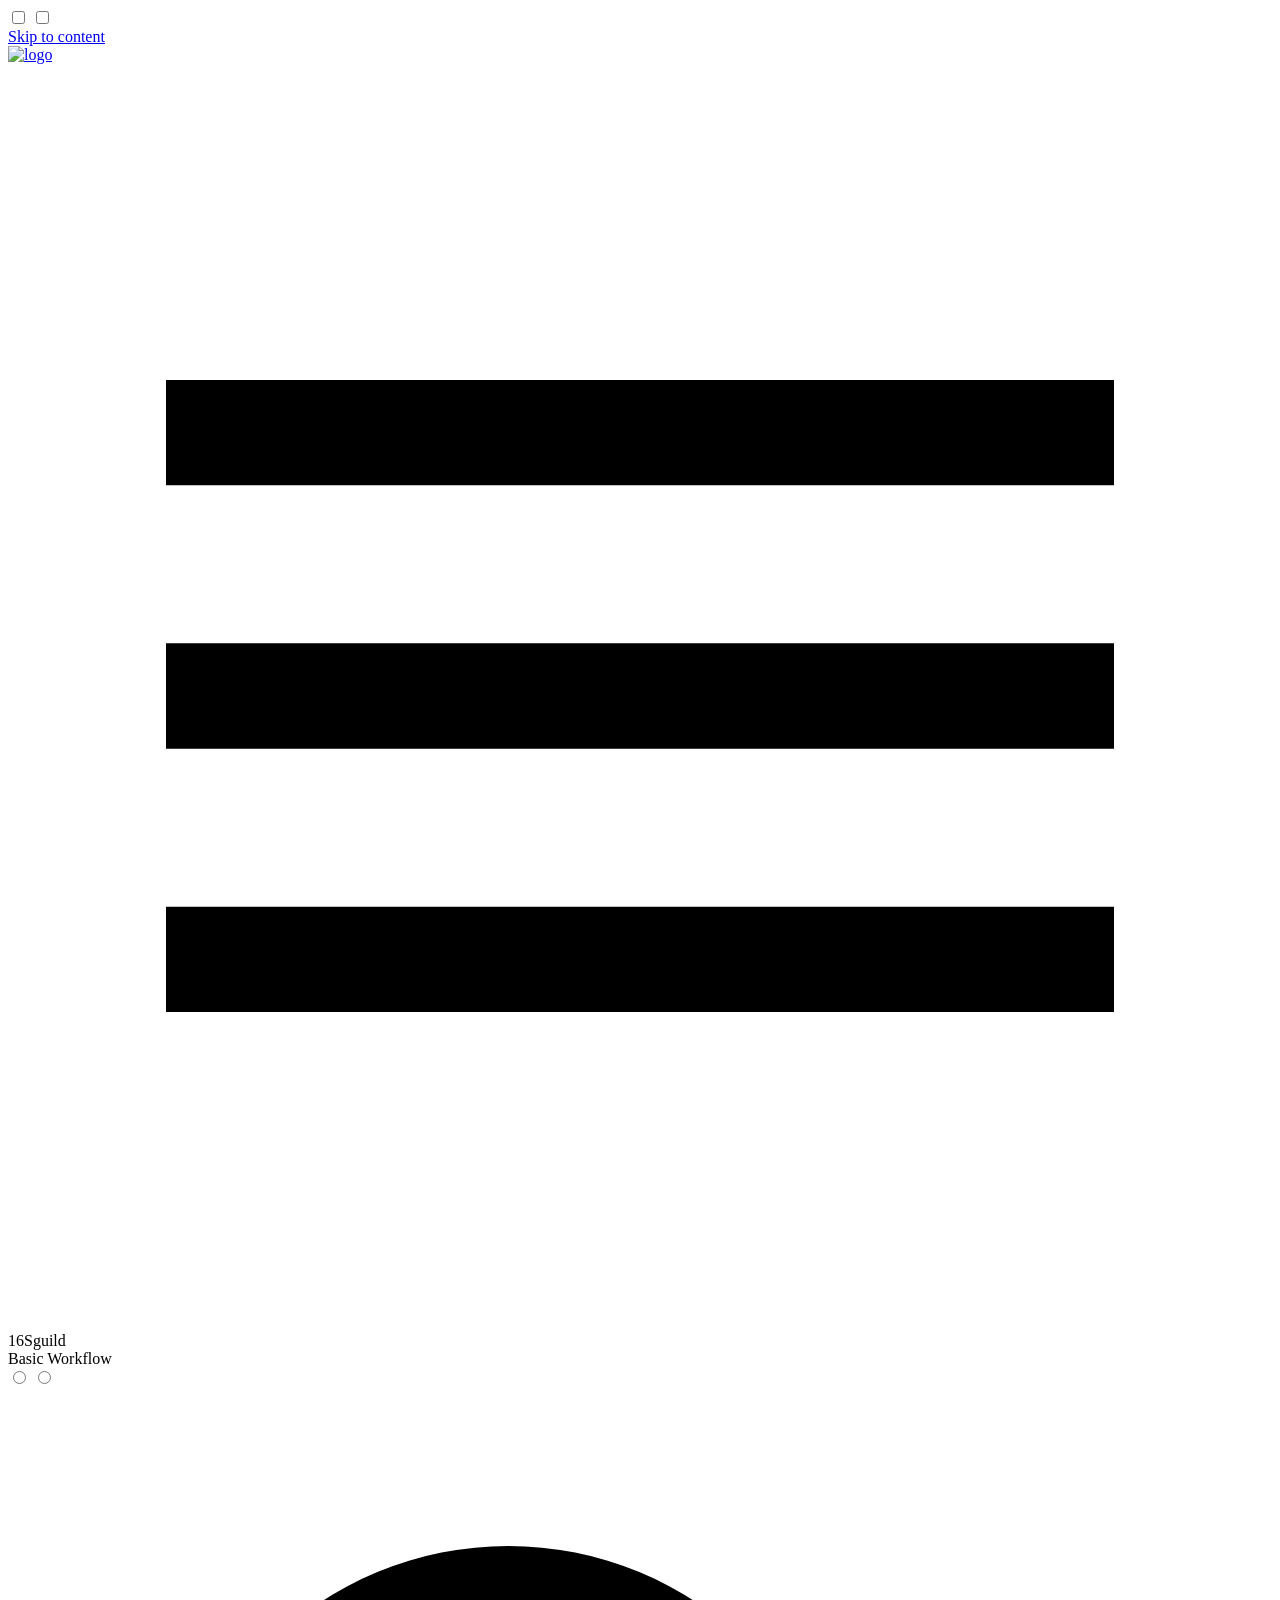
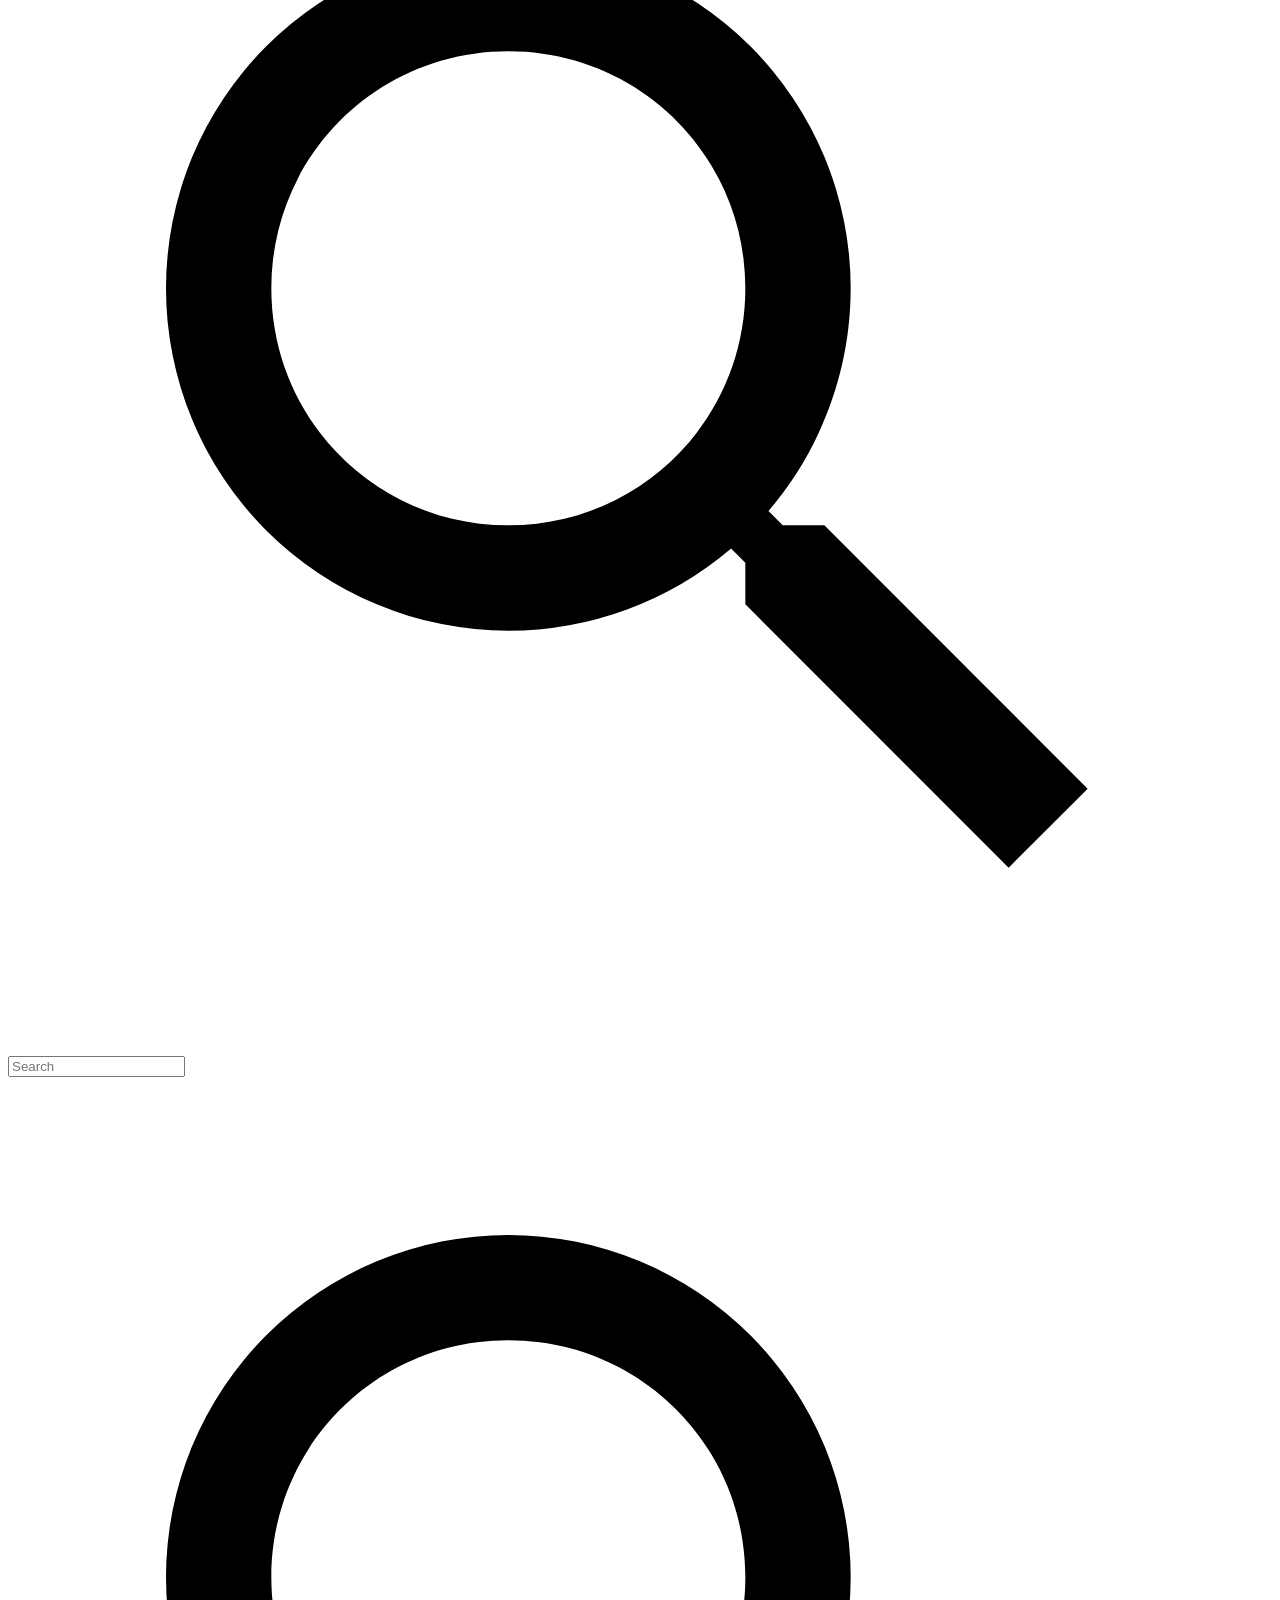
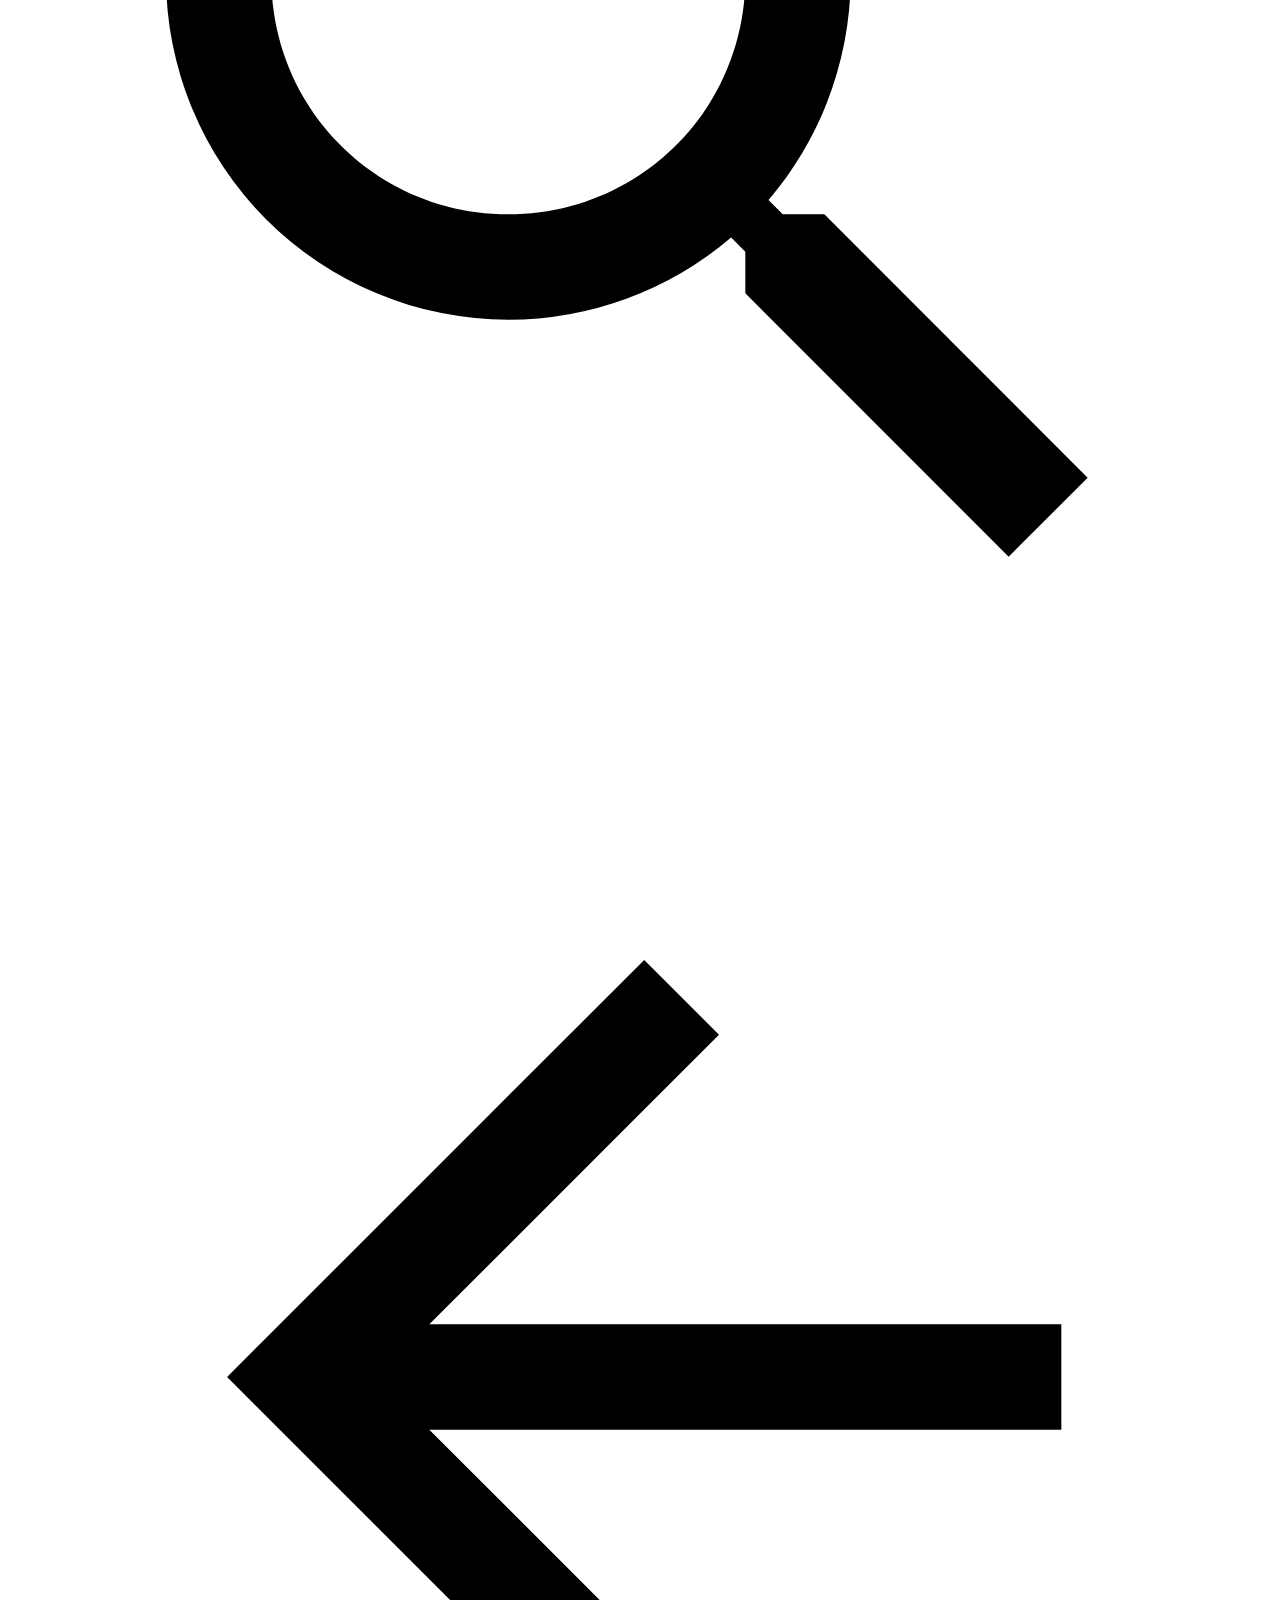
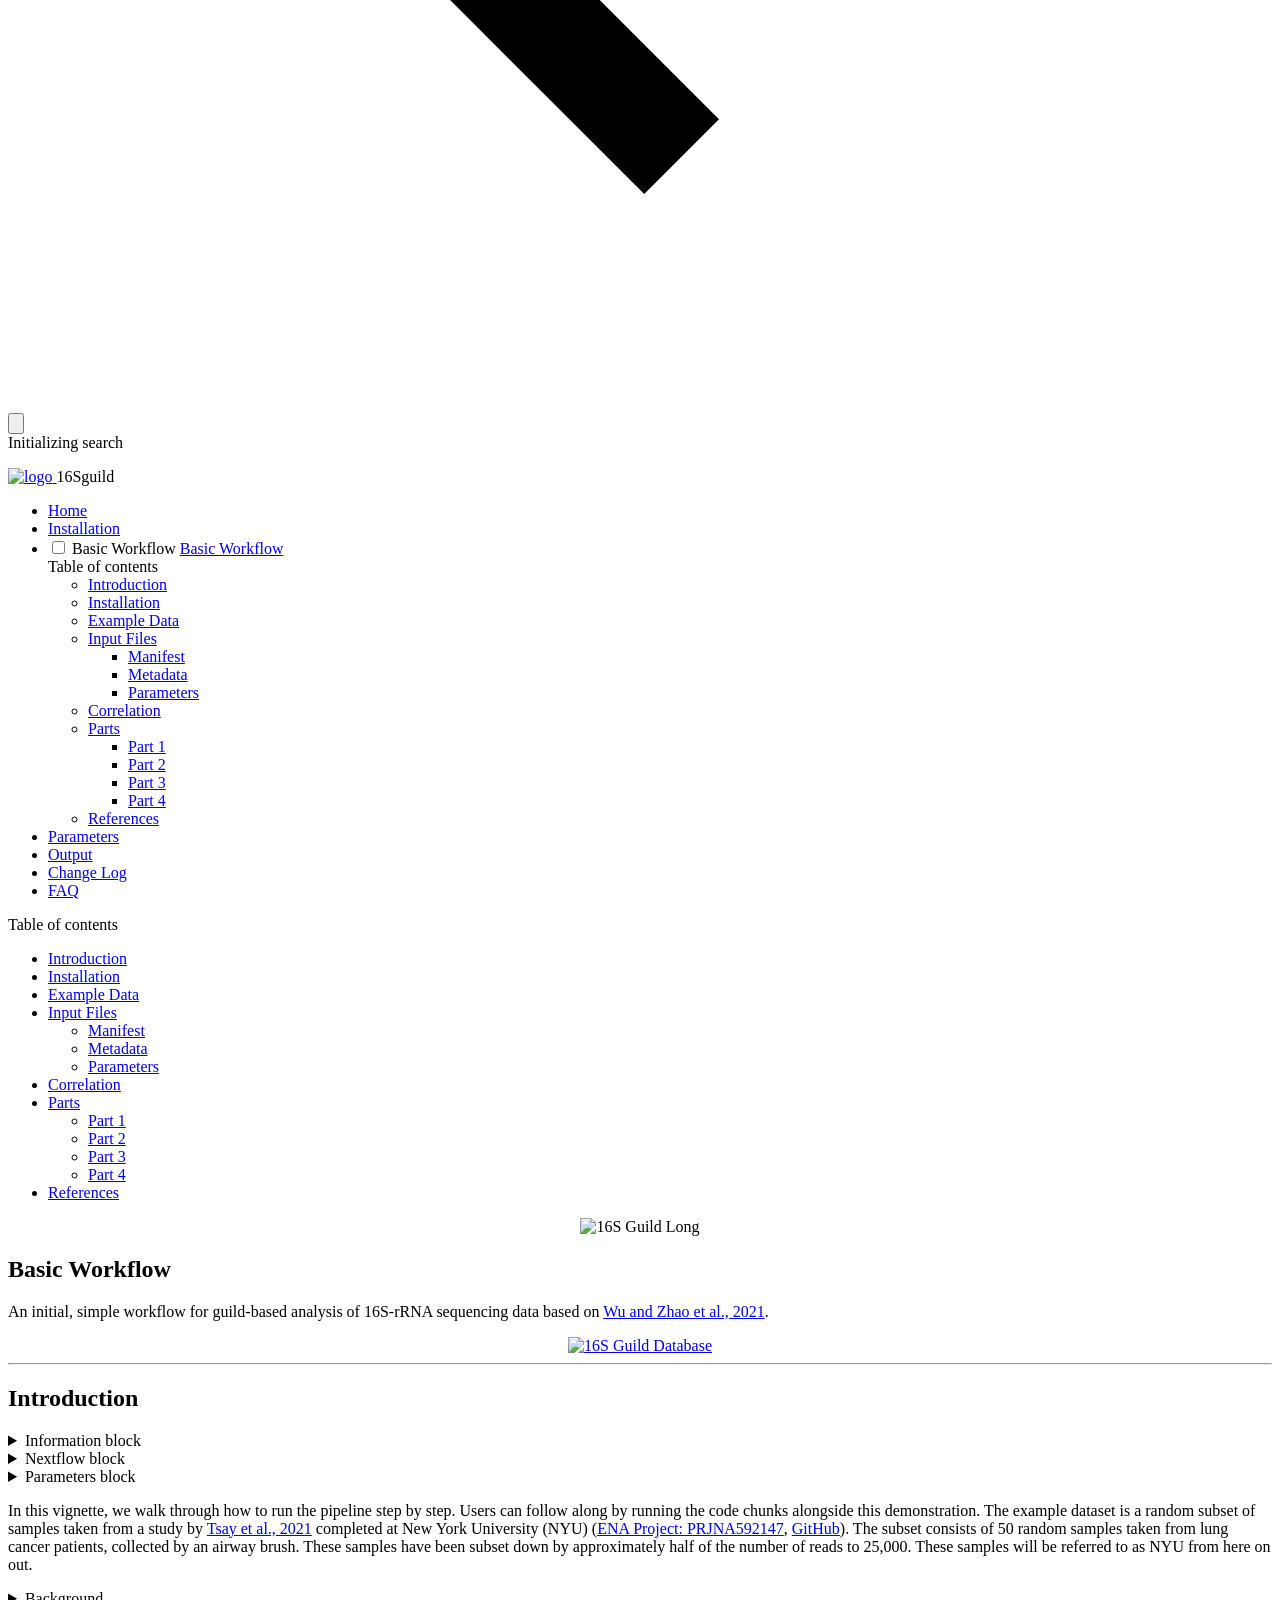
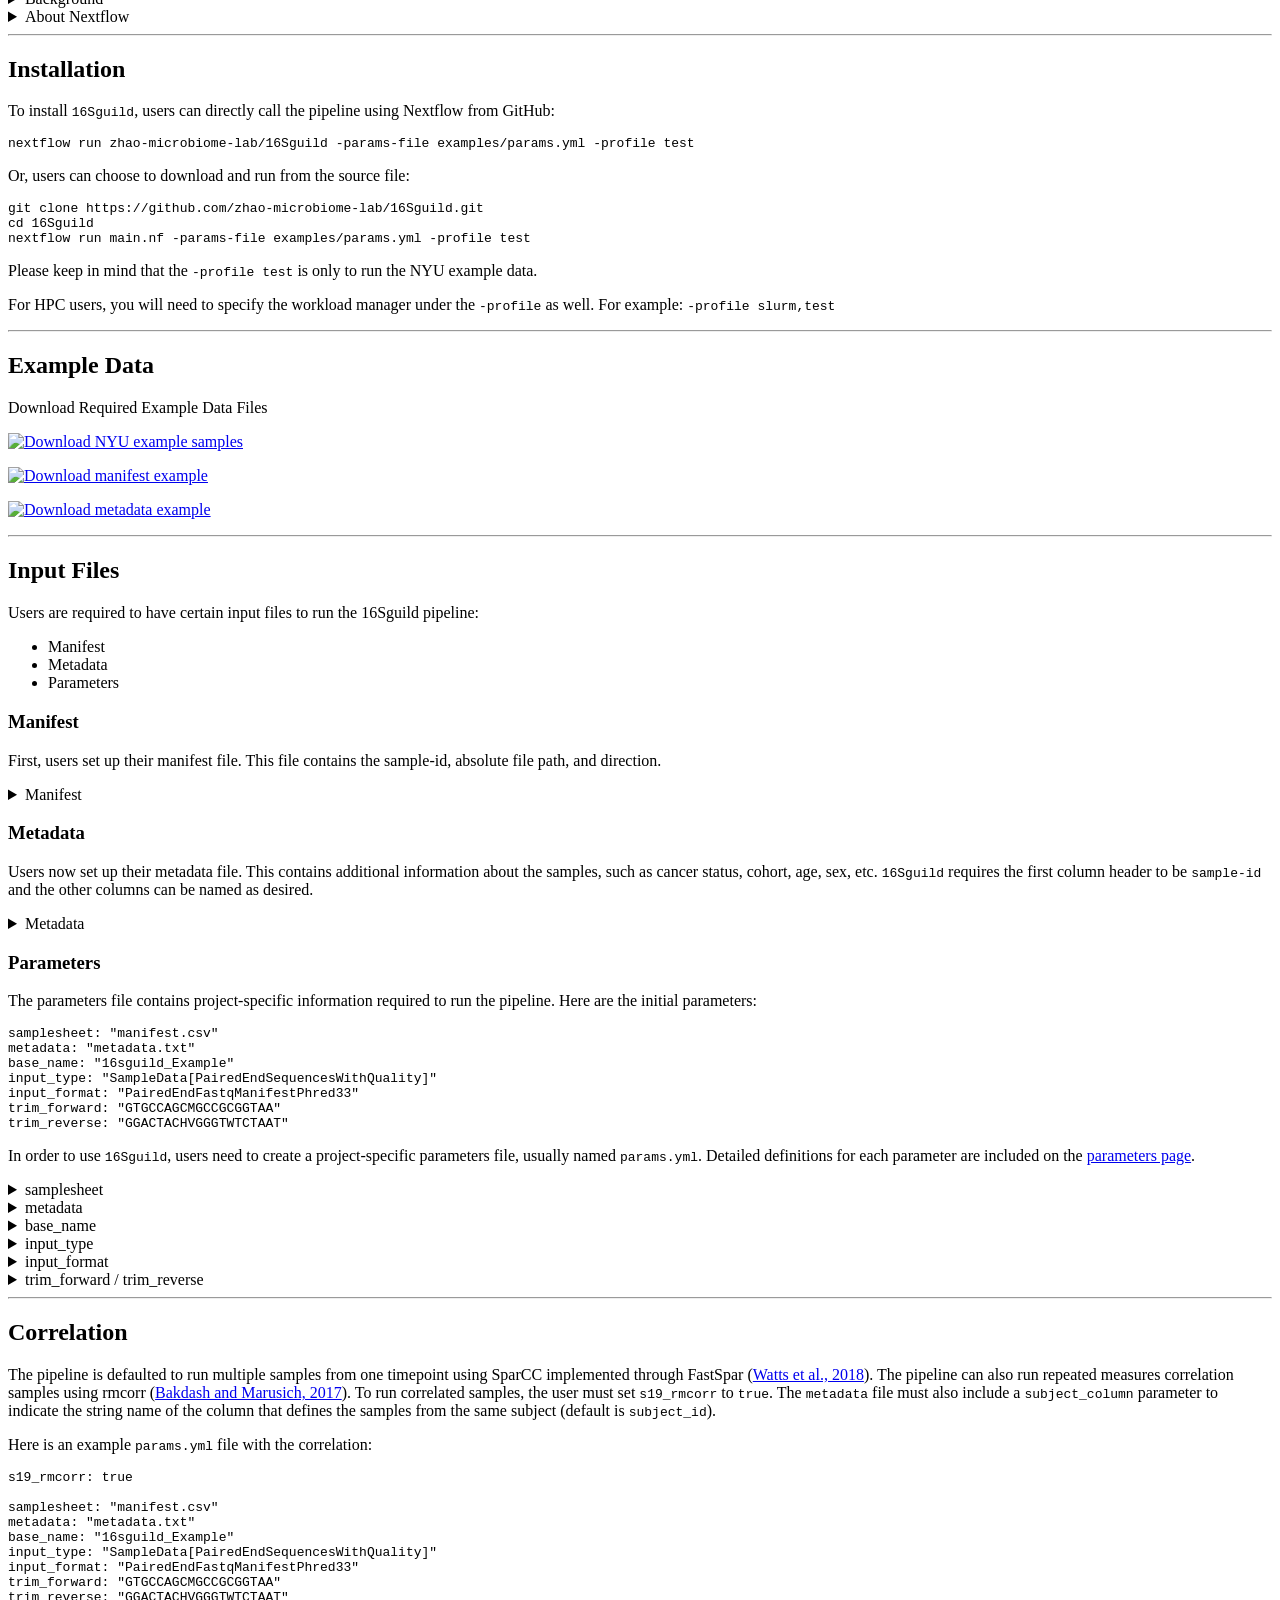
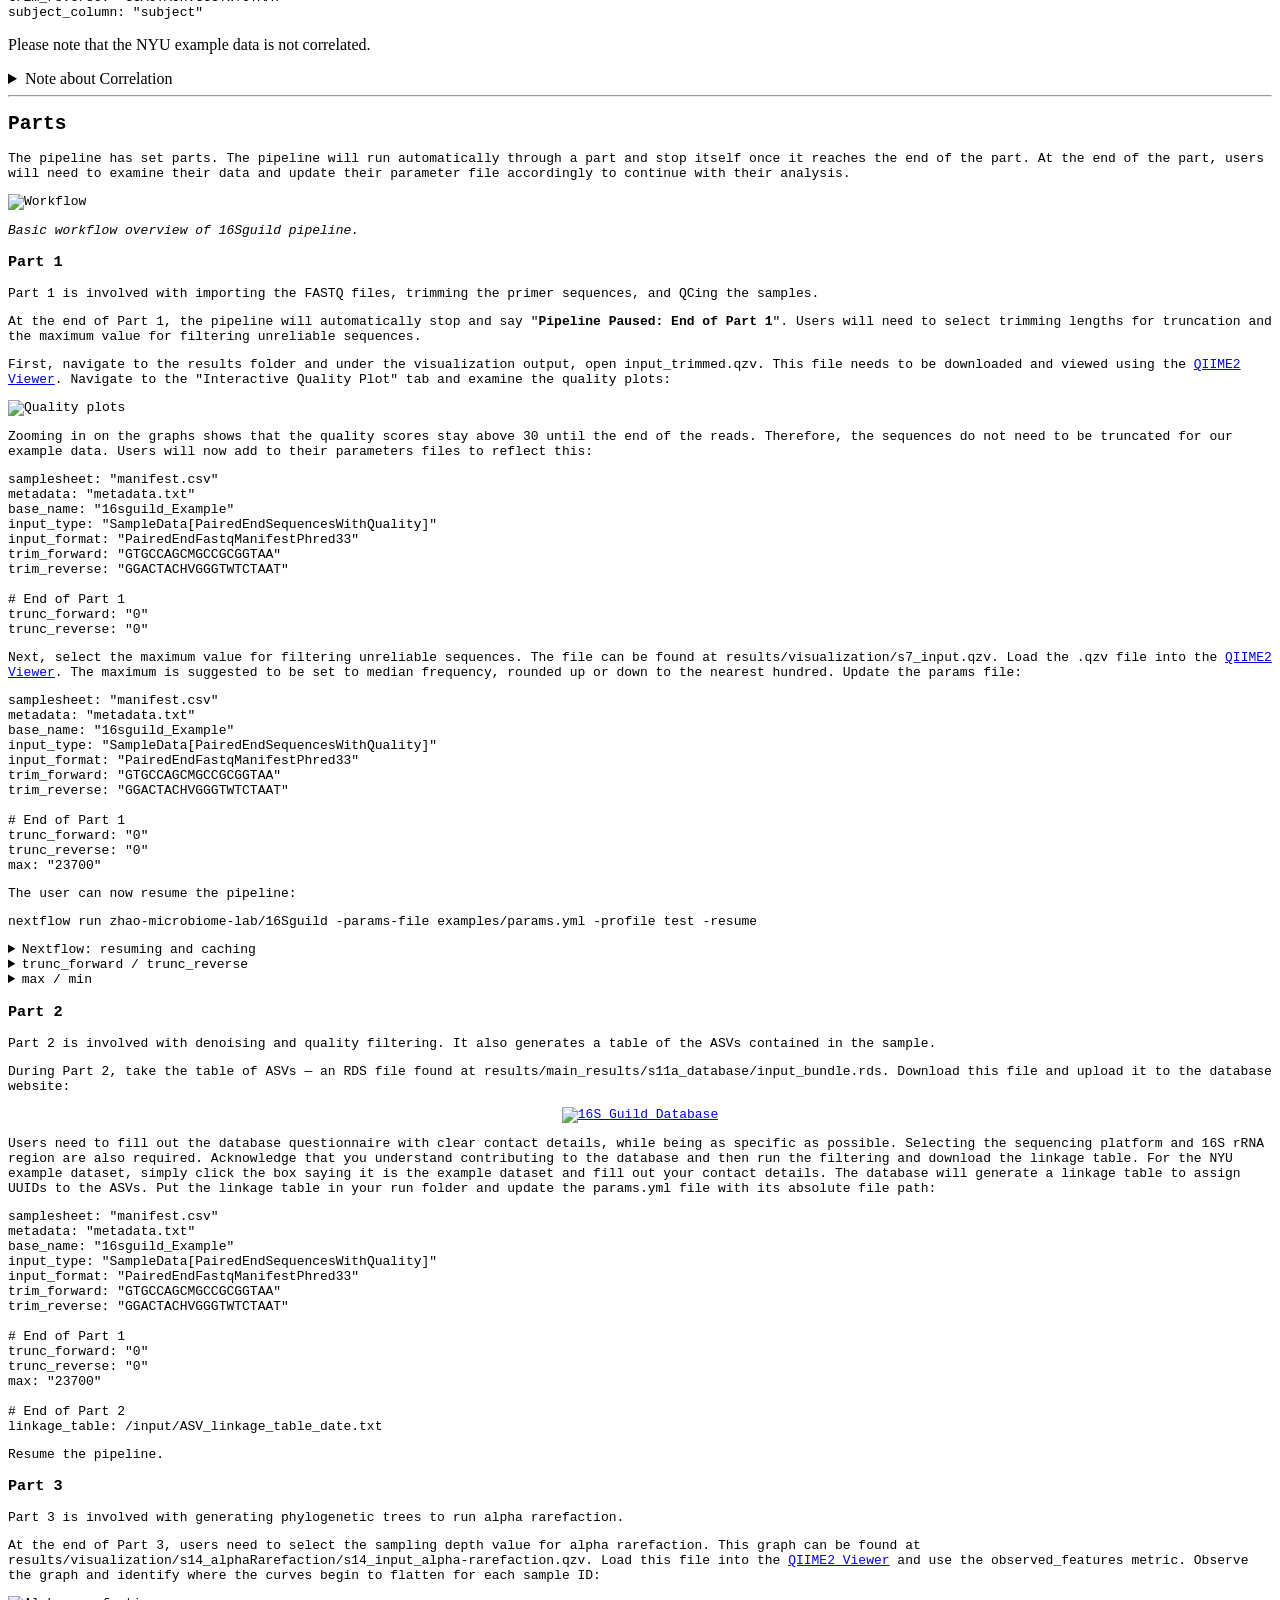
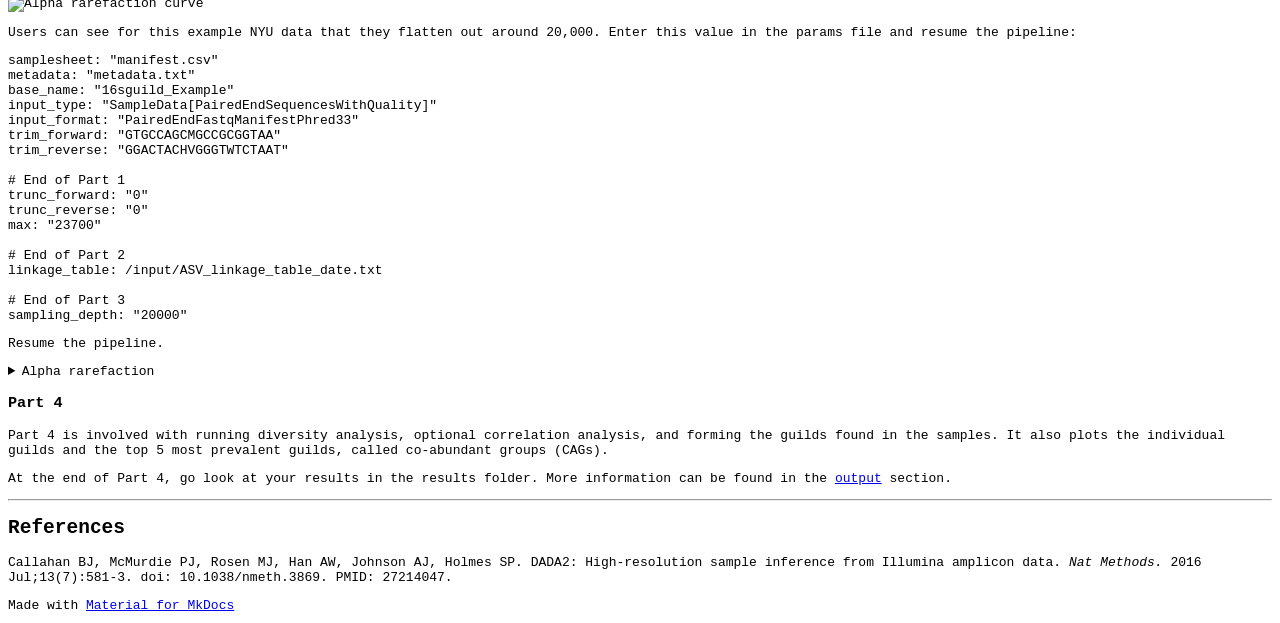
==== commit 6c8c3f58: "Deployed 86134cd with MkDocs version: 1.6.1" ====
--- a/basic-workflow/index.html
+++ b/basic-workflow/index.html
@@ -846,6 +846,12 @@
 
 <h1 id="basic-workflow">Basic Workflow</h1>
 <p>An initial, simple workflow for guild-based analysis of 16S-rRNA sequencing data based on <a href="https://genomemedicine.biomedcentral.com/articles/10.1186/s13073-021-00840-y">Wu and Zhao et al., 2021</a>.</p>
+<div align="center">
+  <a href="https://biostats-shinyr.kumc.edu/16SguildDB/">
+    <img src="../assets/16SguildDatabaseButton.PNG" alt="16S Guild Database" width="200"/>
+  </a>
+</div>
+
 <hr />
 <h2 id="introduction">Introduction</h2>
 <details class="info">
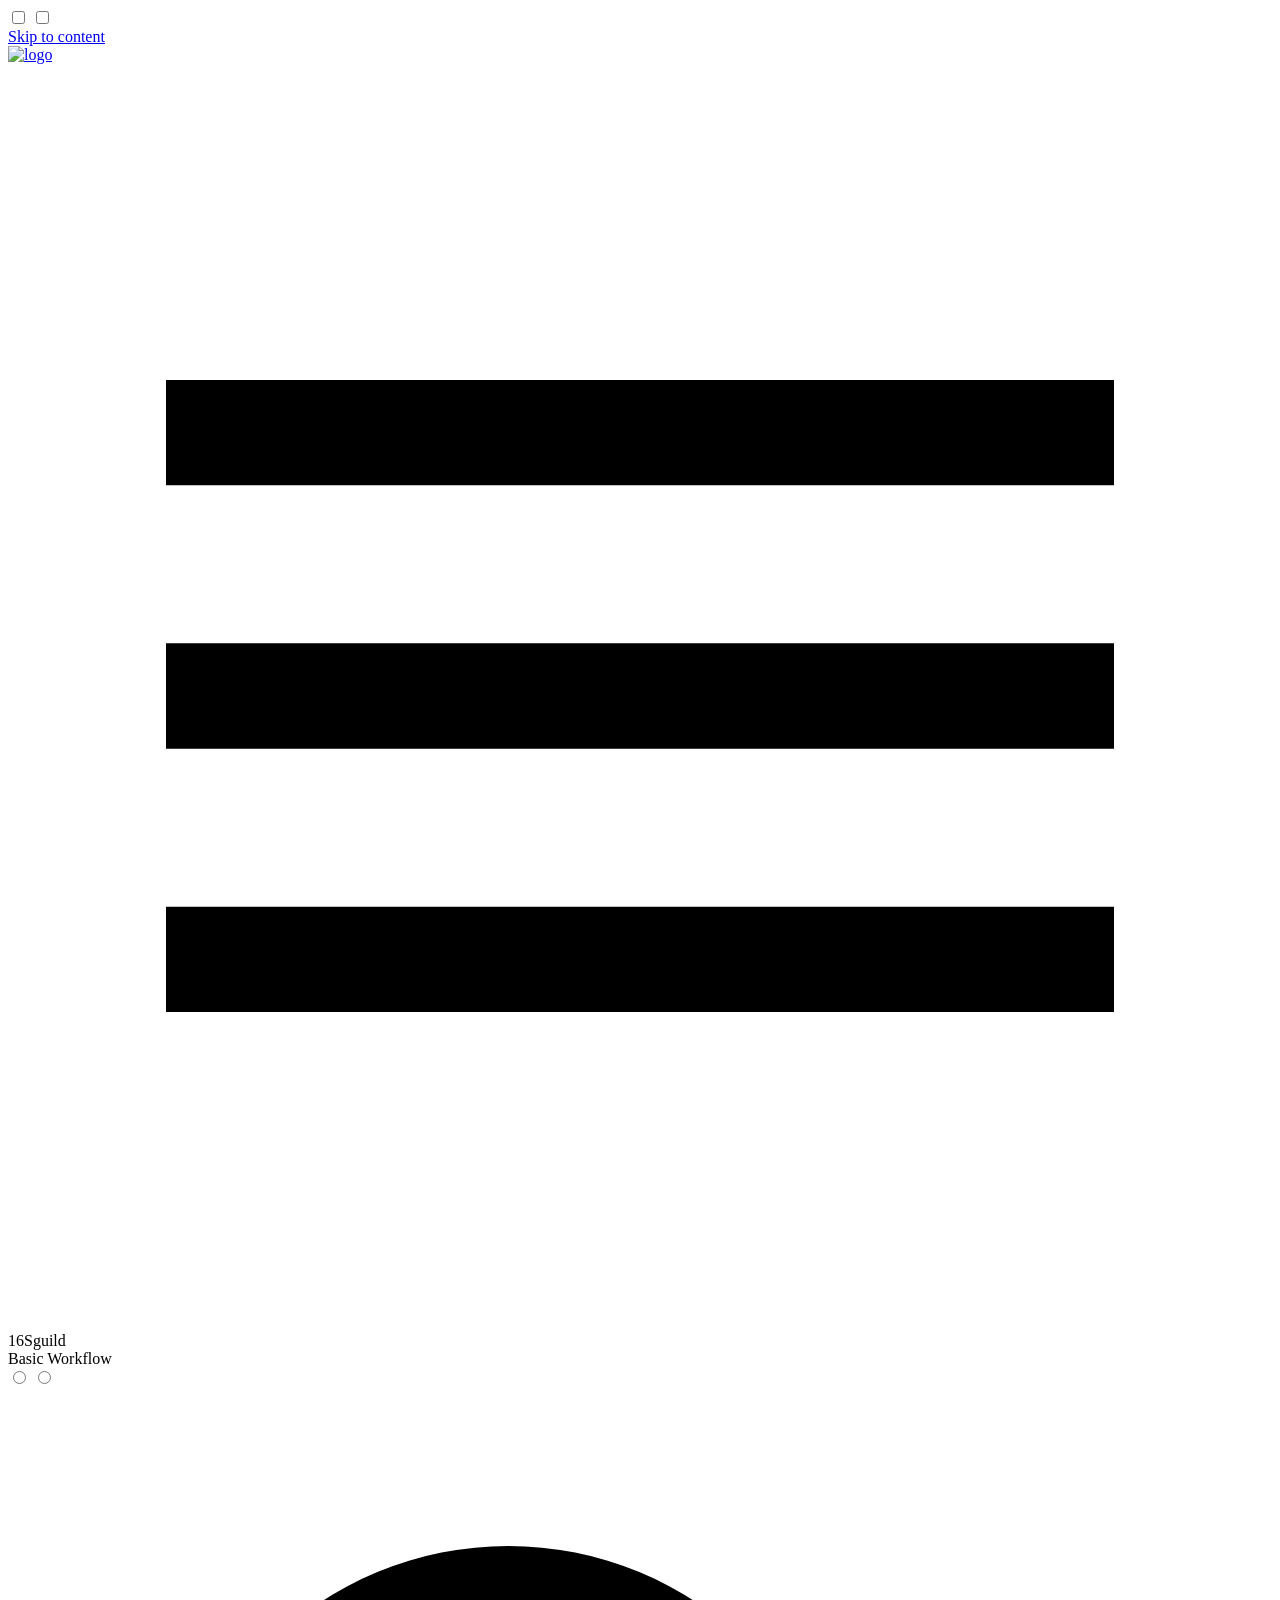
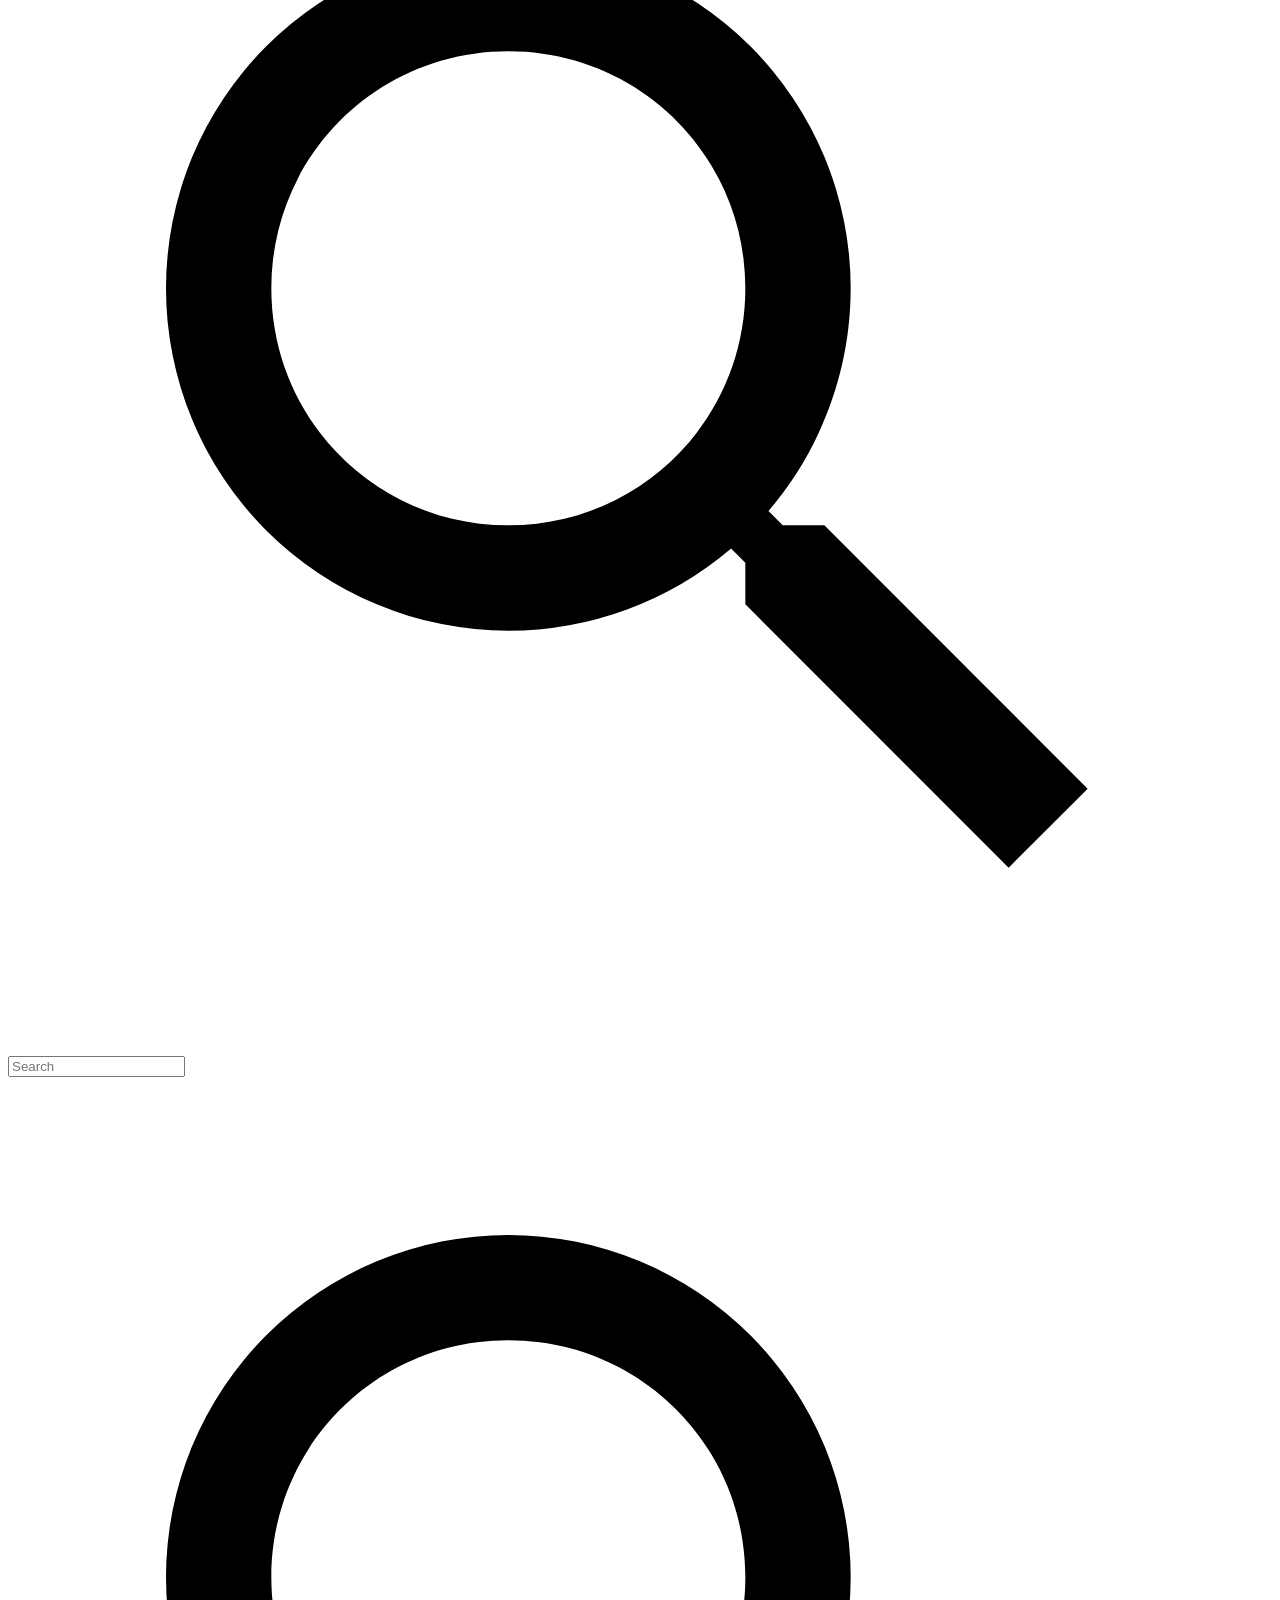
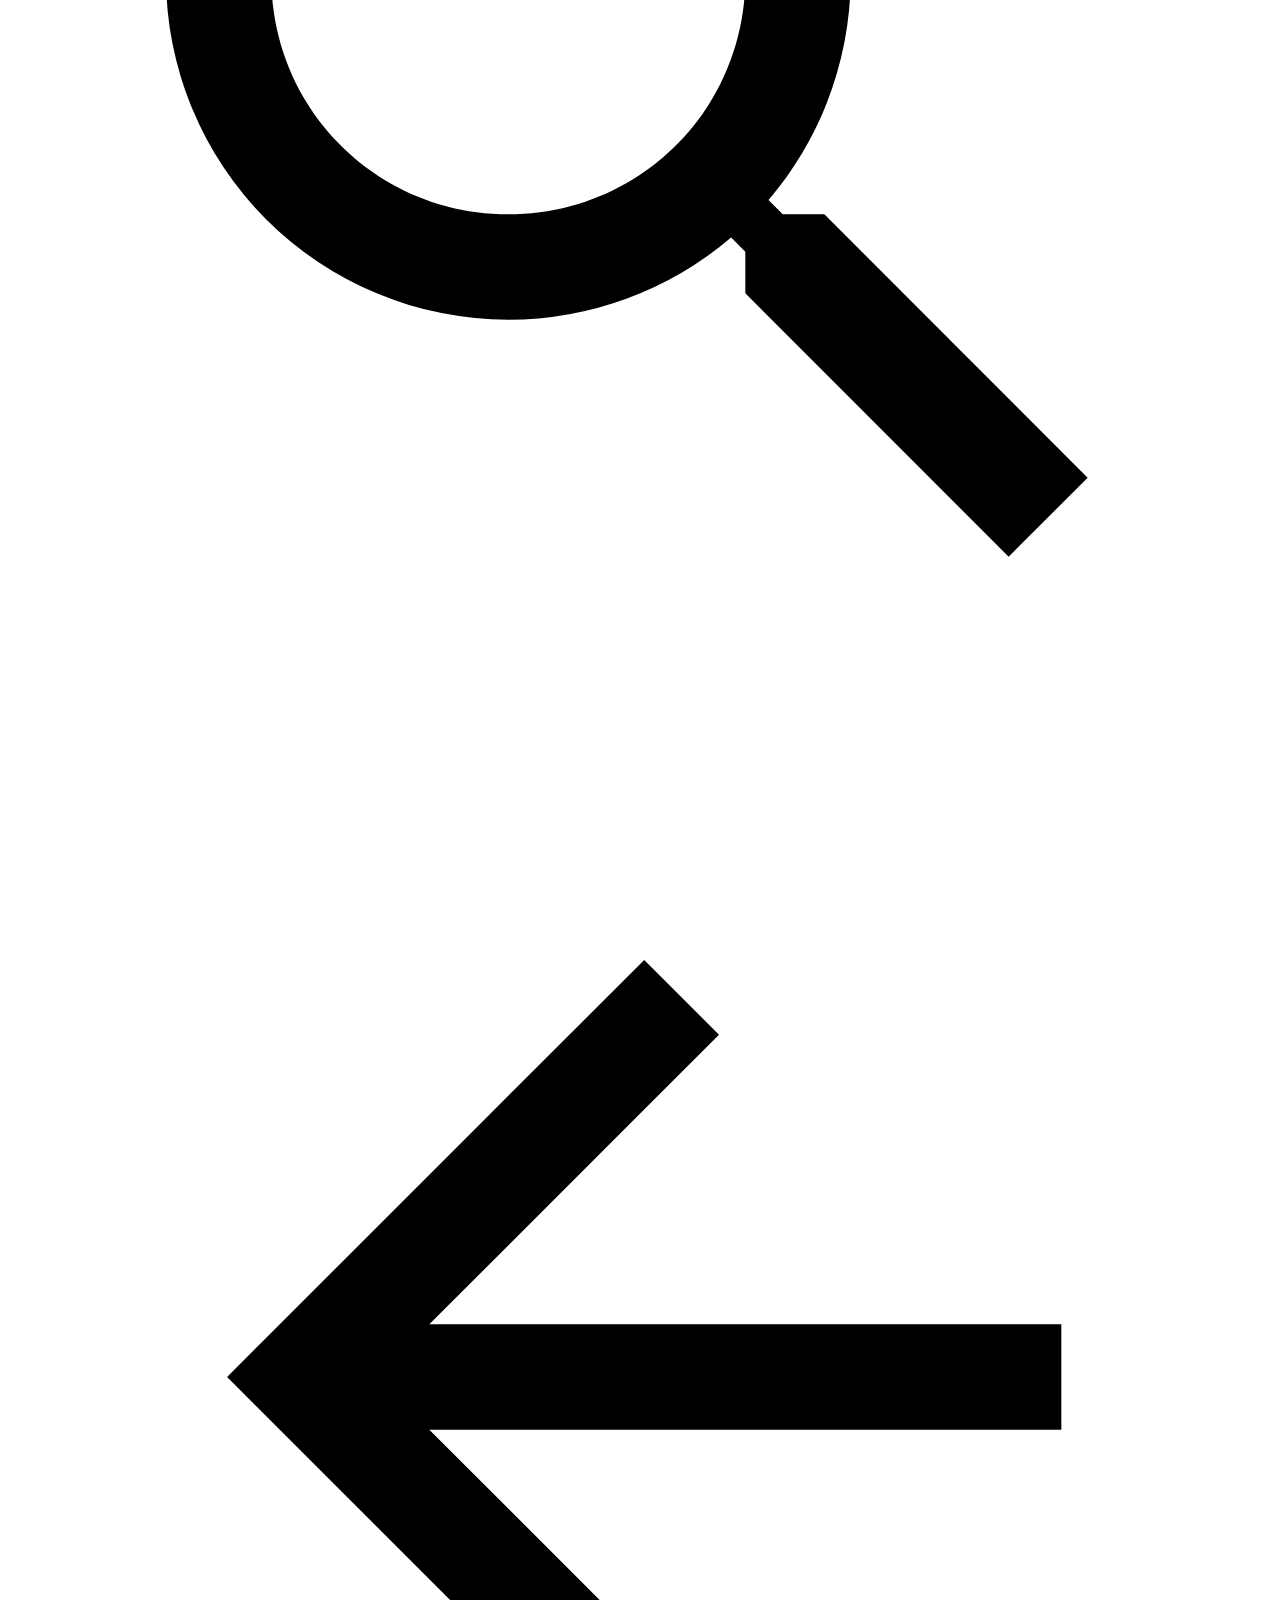
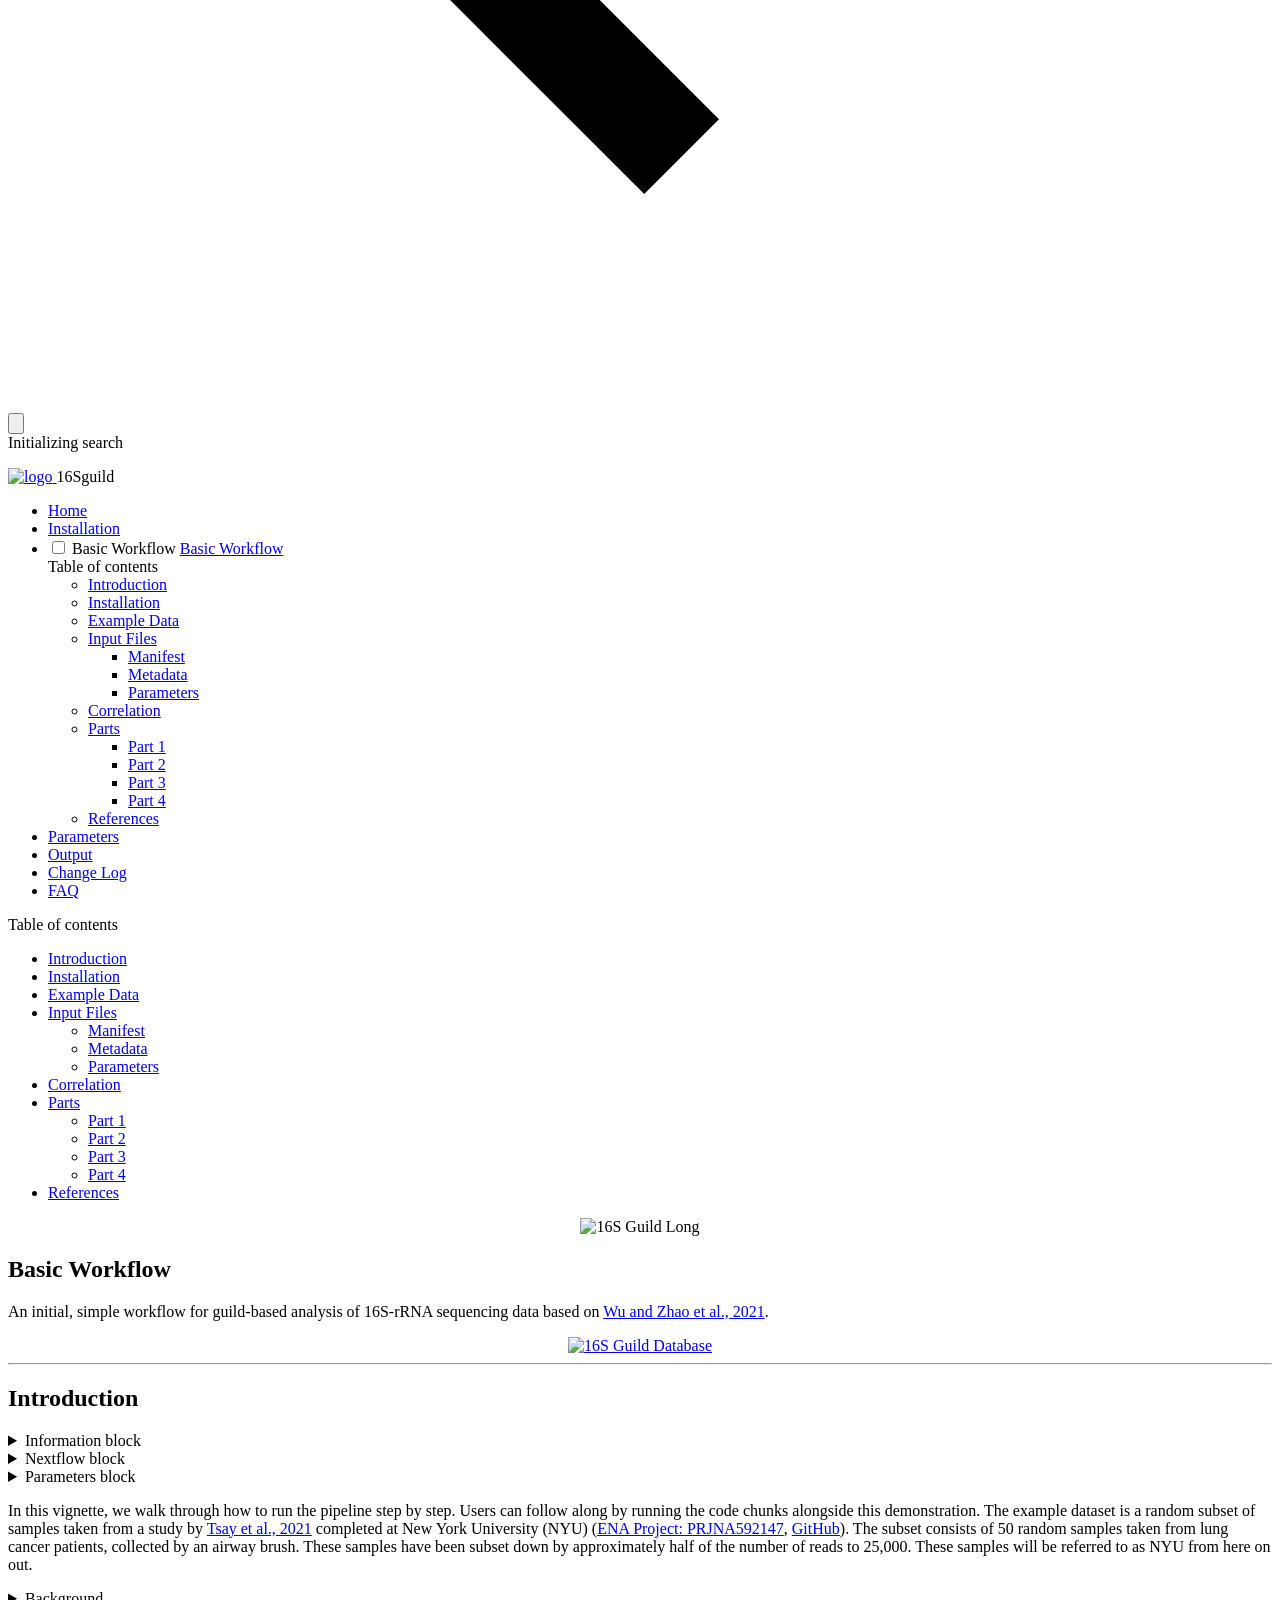
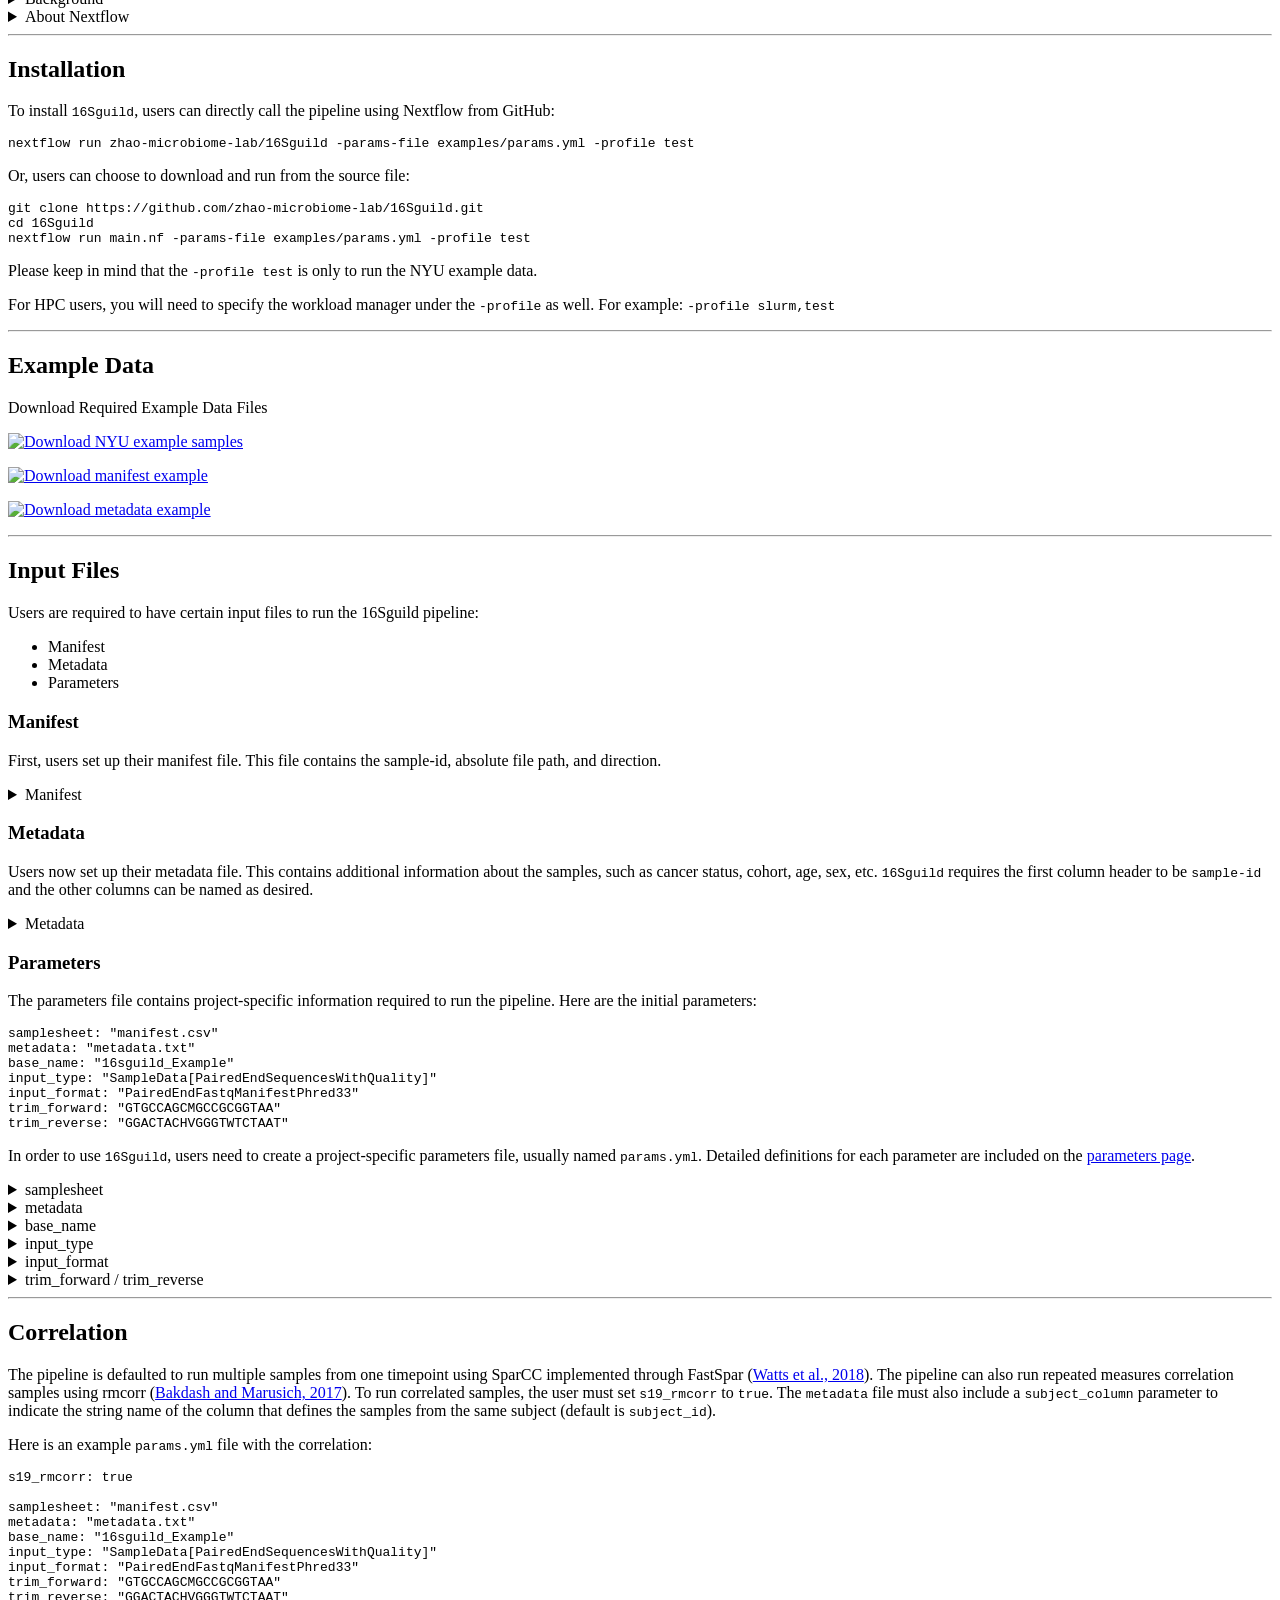
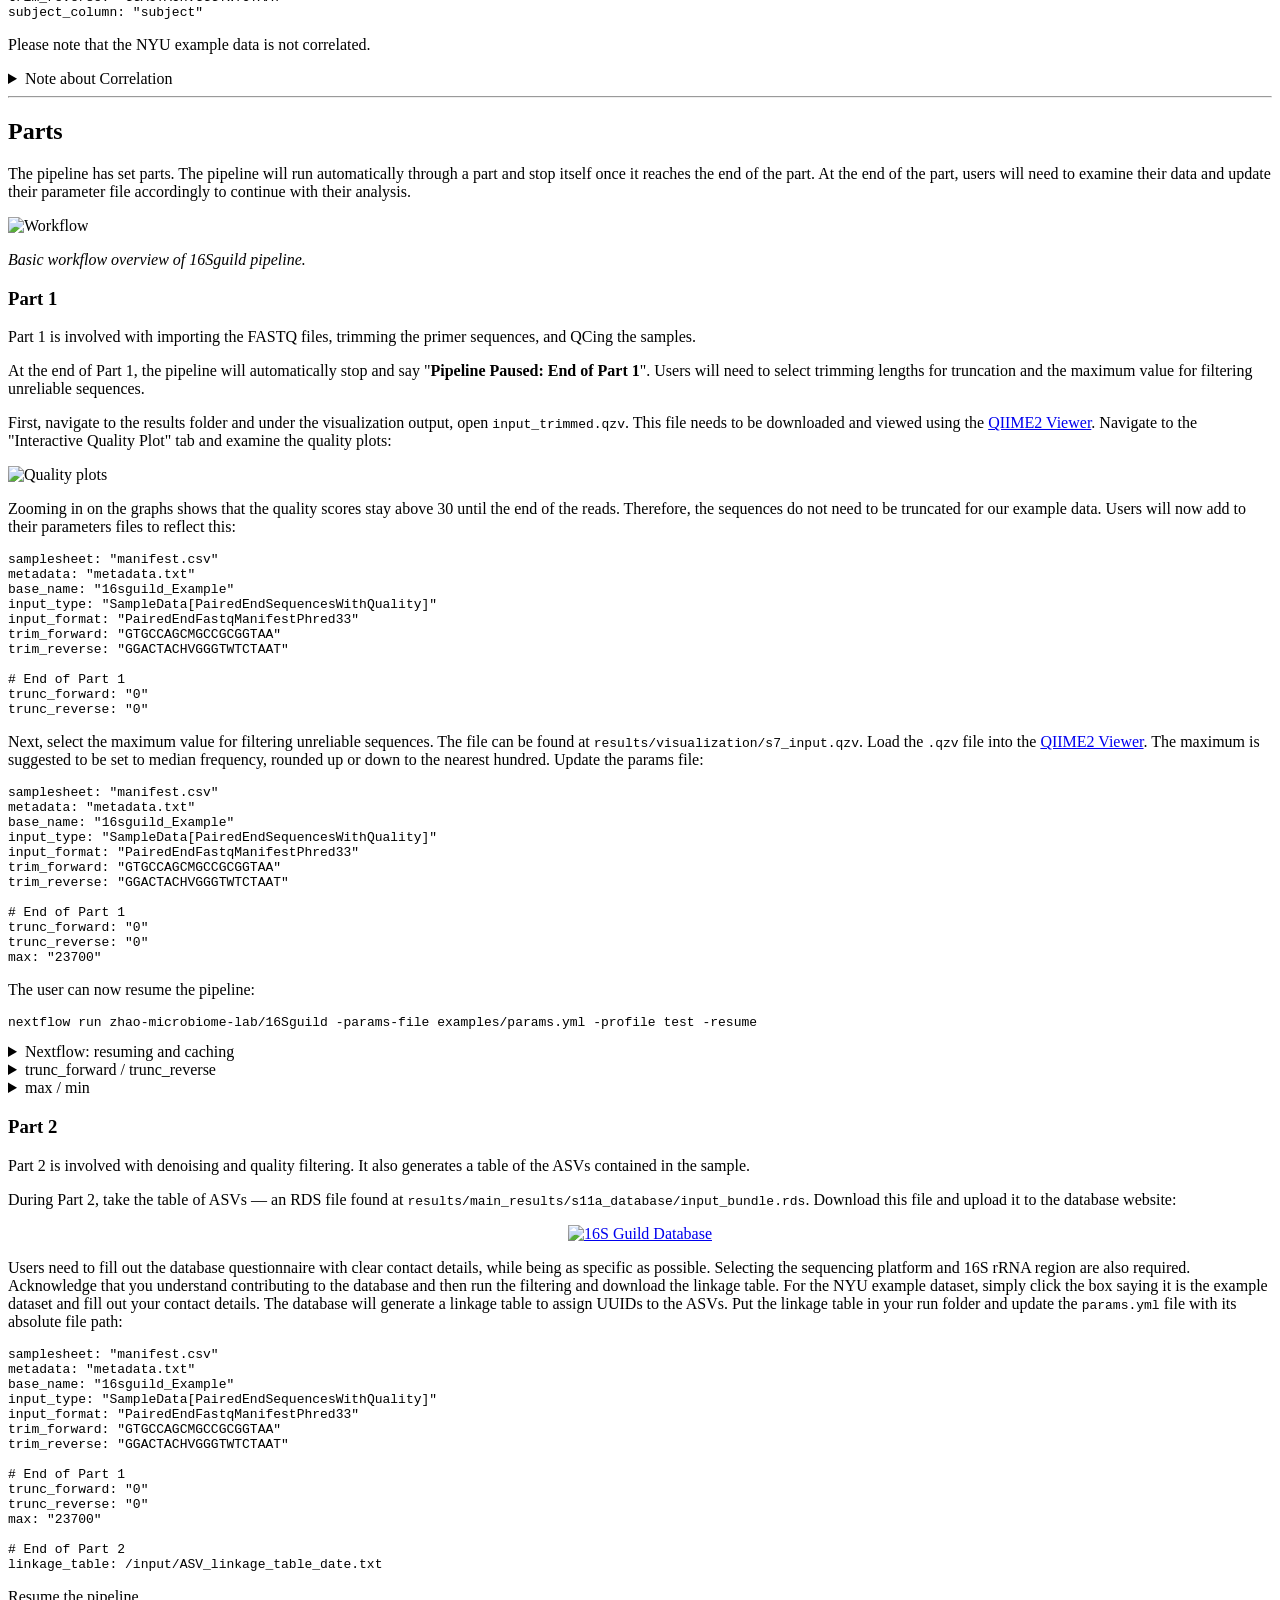
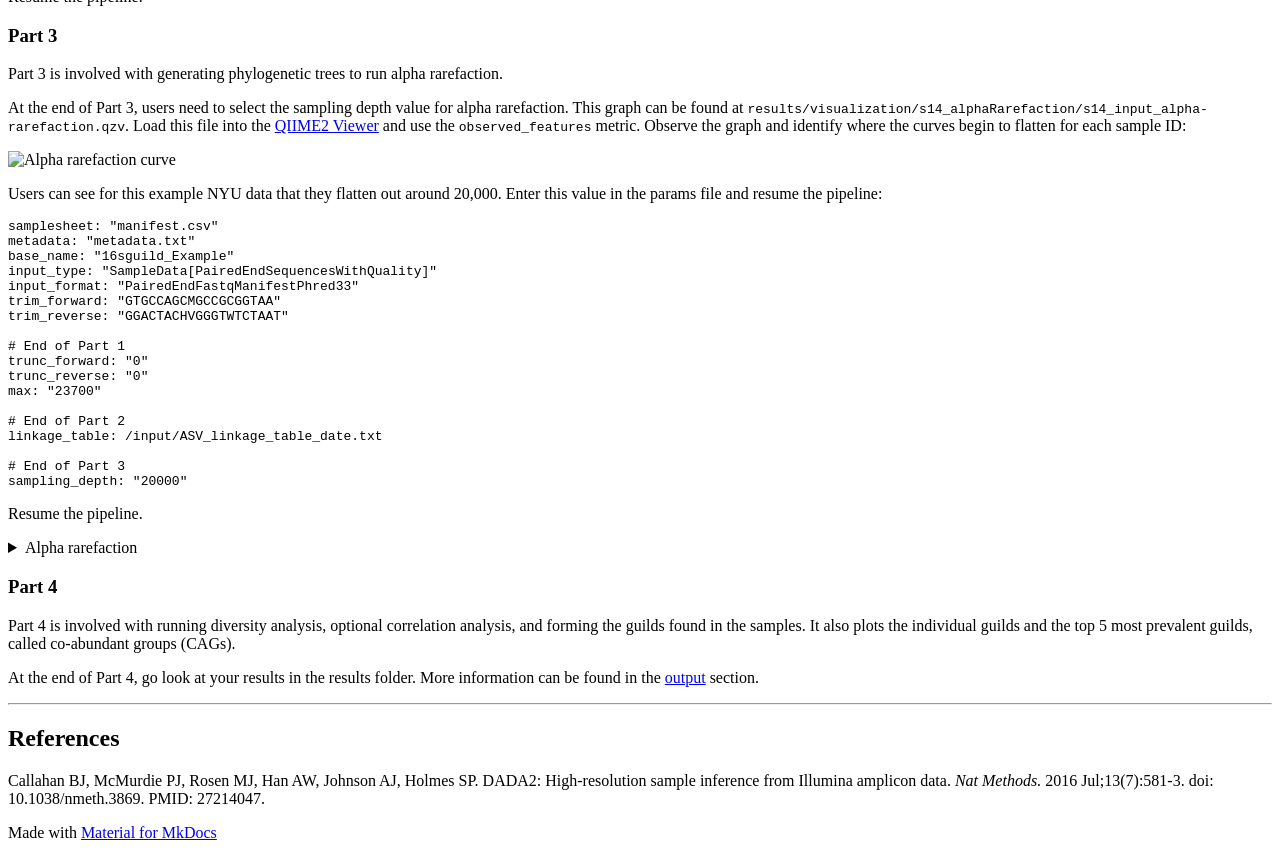
==== commit 4516edfc: "Deployed af8a375 with MkDocs version: 1.6.1" ====
--- a/basic-workflow/index.html
+++ b/basic-workflow/index.html
@@ -1071,7 +1071,7 @@
 <details class="info">
 <summary>Note about Correlation</summary>
 <p>The sampling depth found in the alpha rarefaction step may remove samples from a certain patient because they don't meet the required sampling depth. If there is only one sample left from a particular patient, the pipeline will temporarily remove that sample because there are not enough samples to do a correlation analysis. The pipeline will create a table that lists what samples/patients are dropped. The samples that meet the sampling depth requirement will be added back to the analysis after the correlation step.</p>
-<p>For example, there is a patient with three samples. Two of the samples do not meet the required sampling depth, so they are removed by alpha rarefaction. The remaining sample will be temporarily removed by <code>rmcorr&lt;\code&gt;. The one sample will be added back to the analysis after the correlation step is completed.</p>
+<p>For example, there is a patient with three samples. Two of the samples do not meet the required sampling depth, so they are removed by alpha rarefaction. The remaining sample will be temporarily removed by <code>rmcorr</code>. The one sample will be added back to the analysis after the correlation step is completed.</p>
 </details>
 <hr />
 <h2 id="parts">Parts</h2>
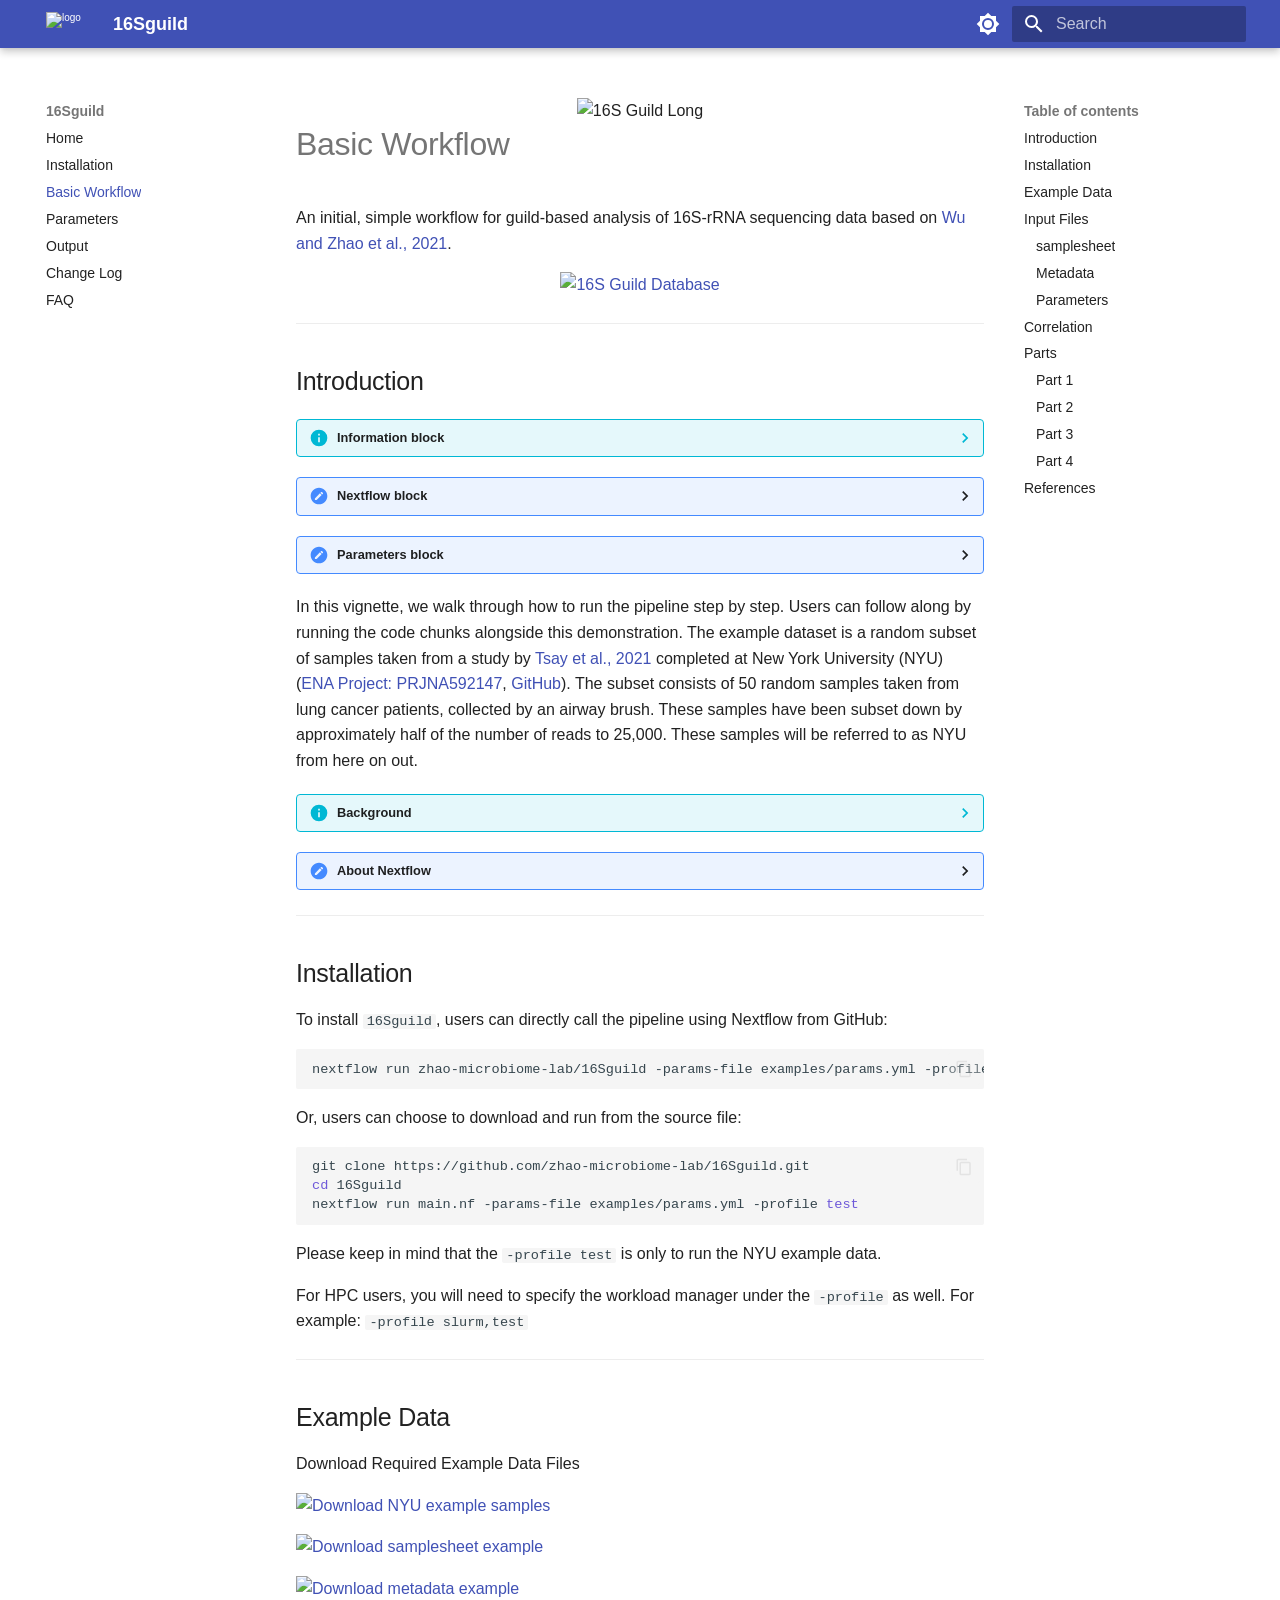
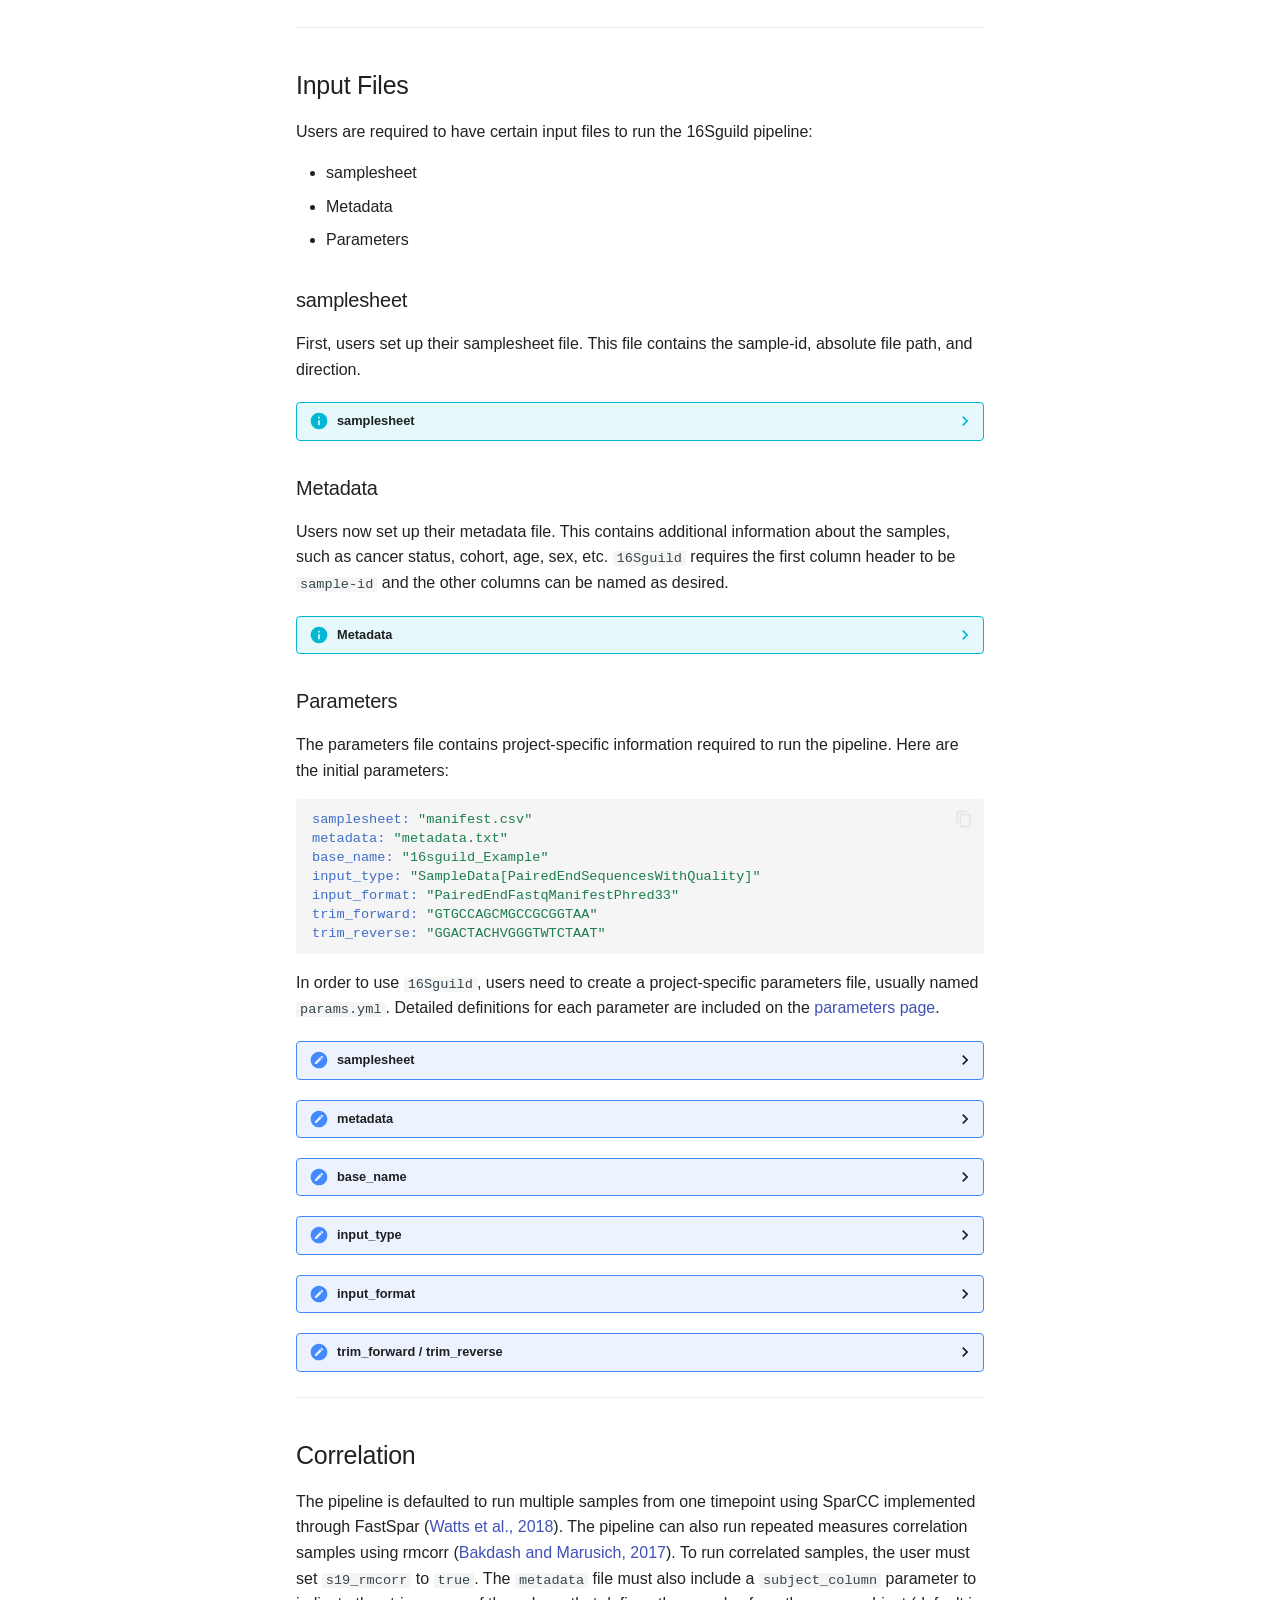
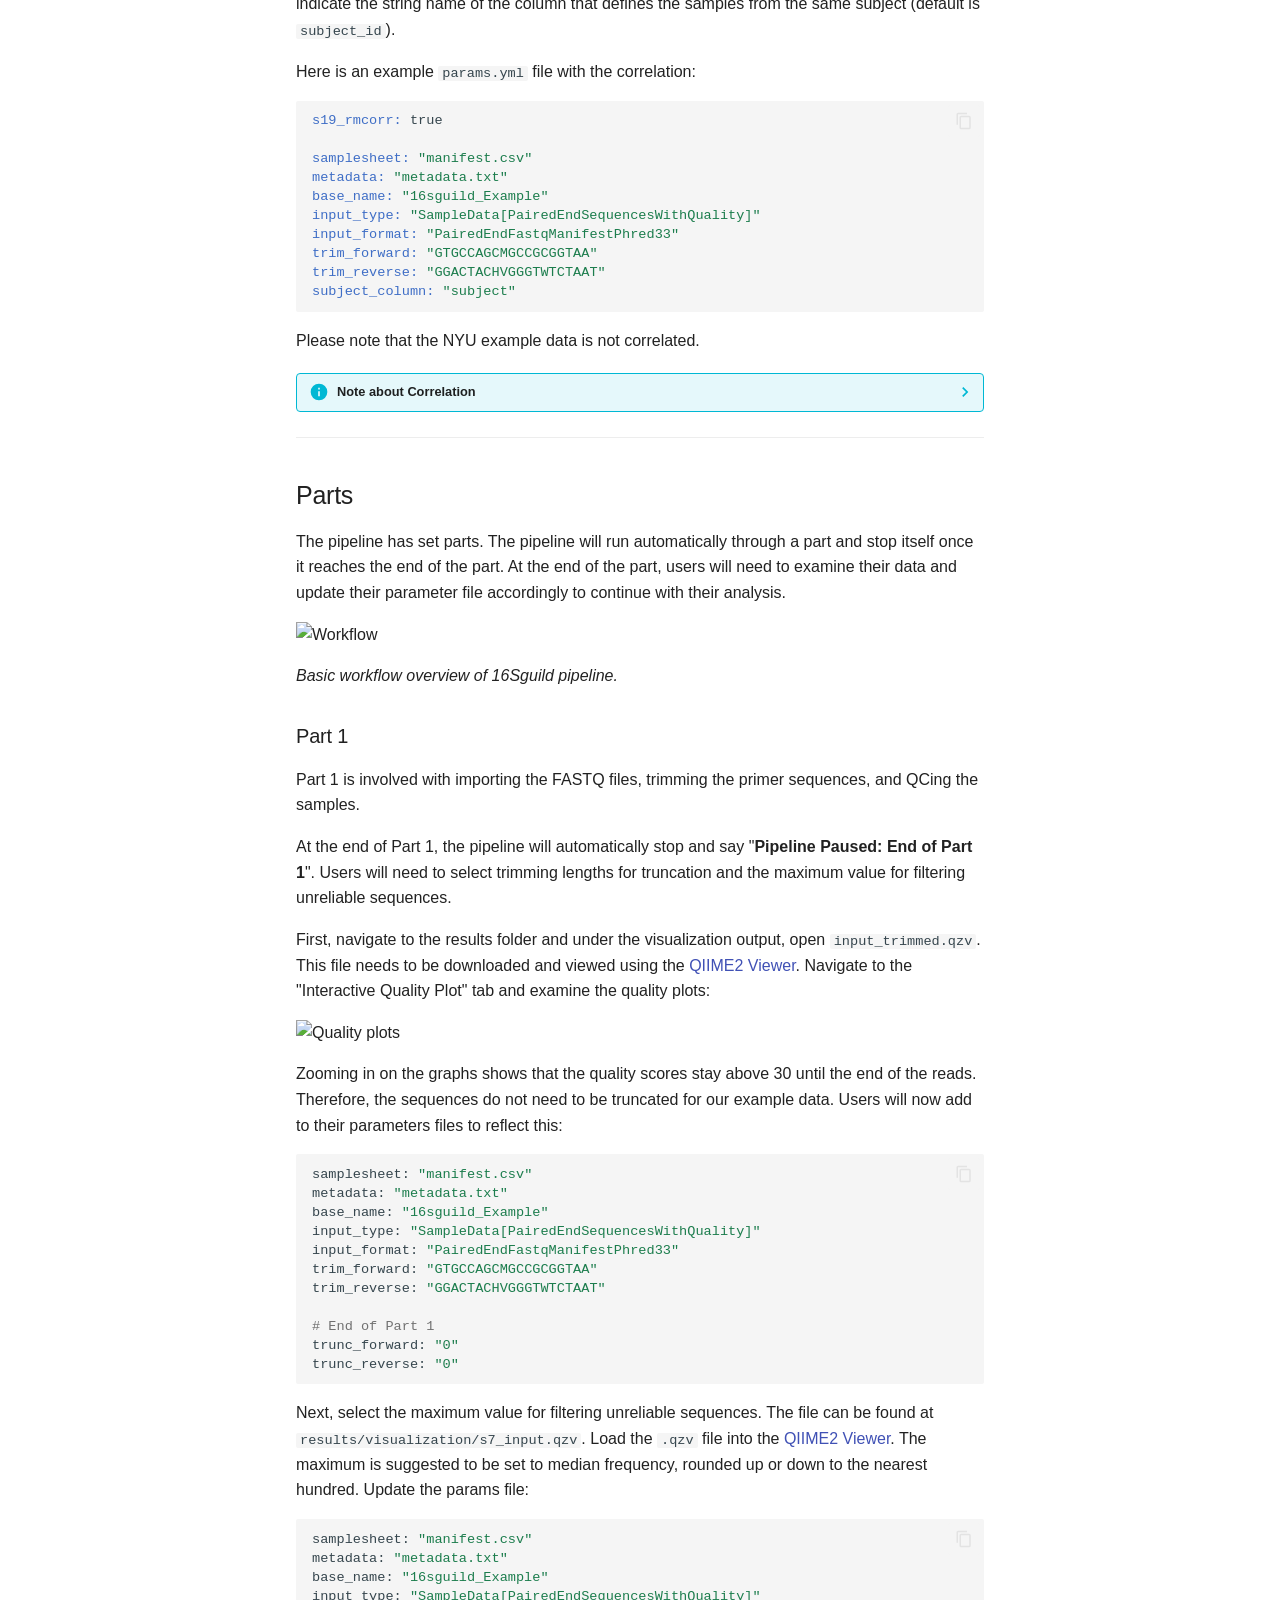
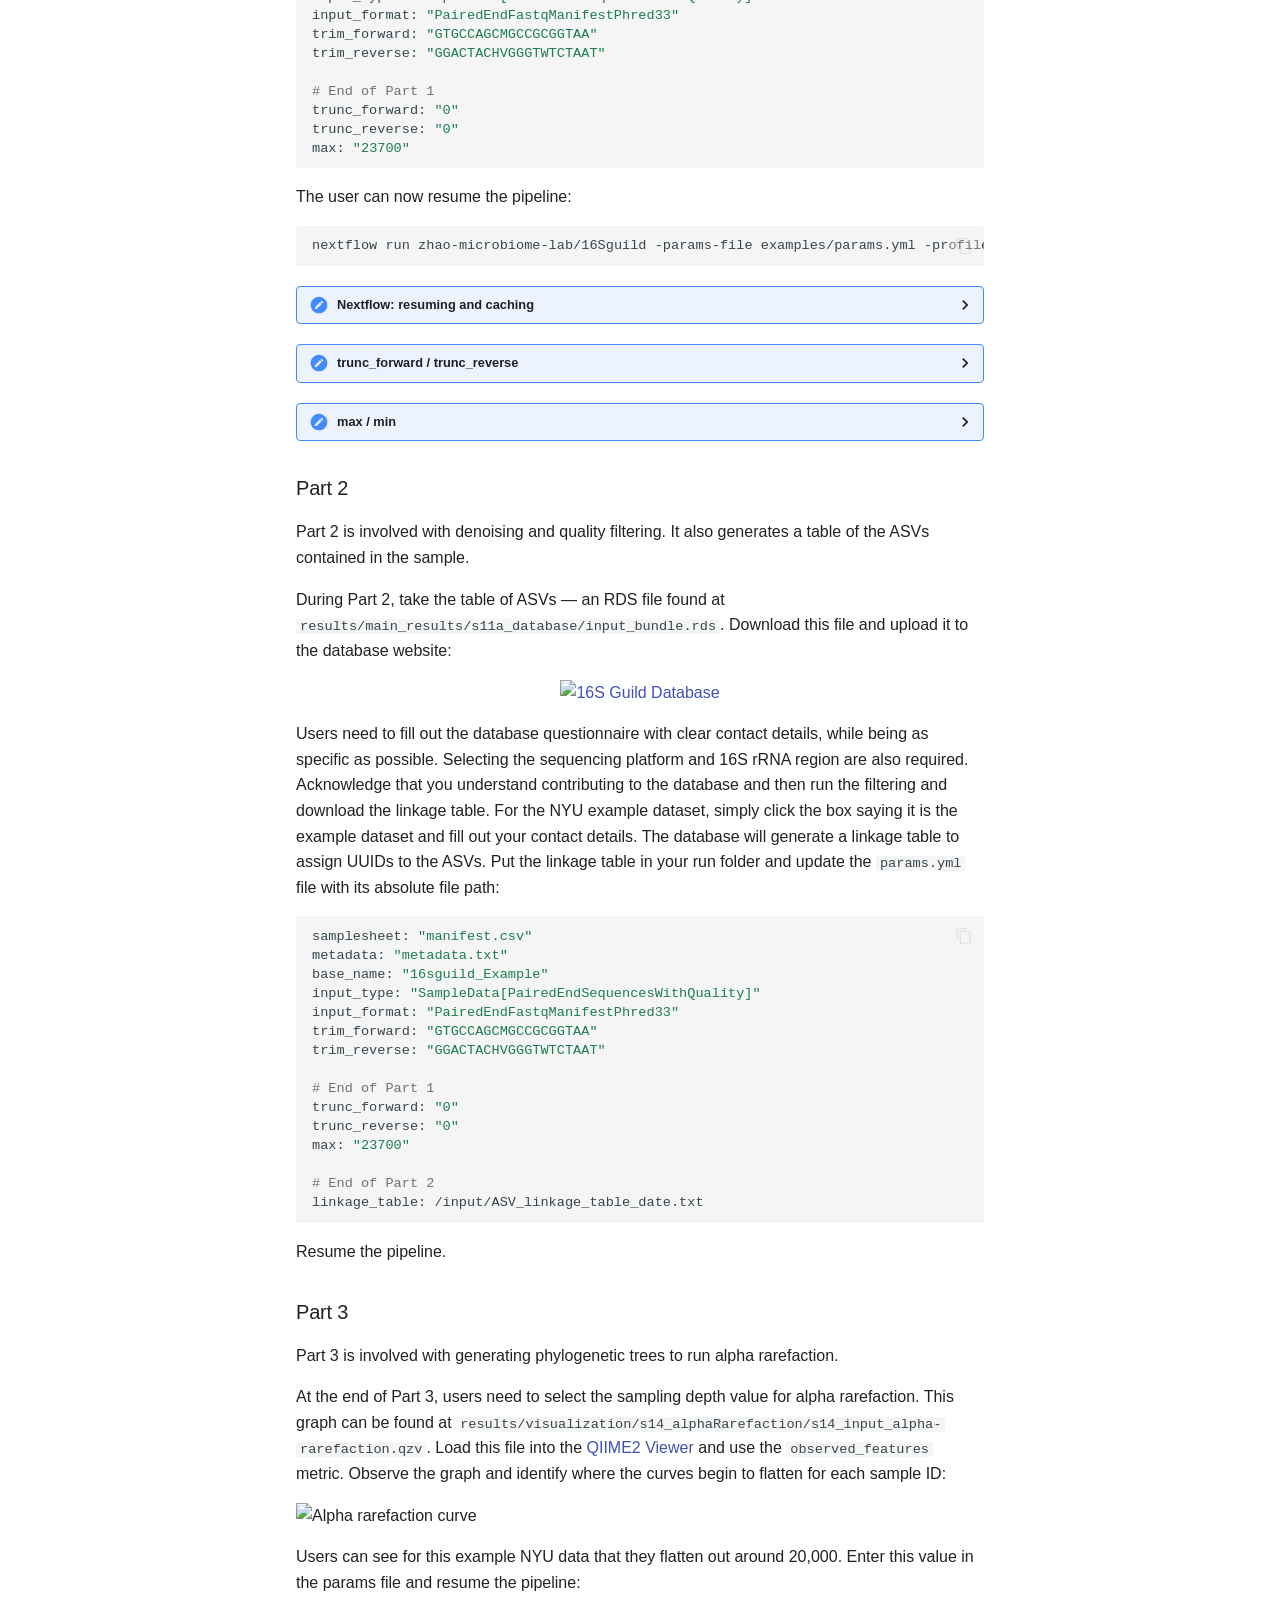
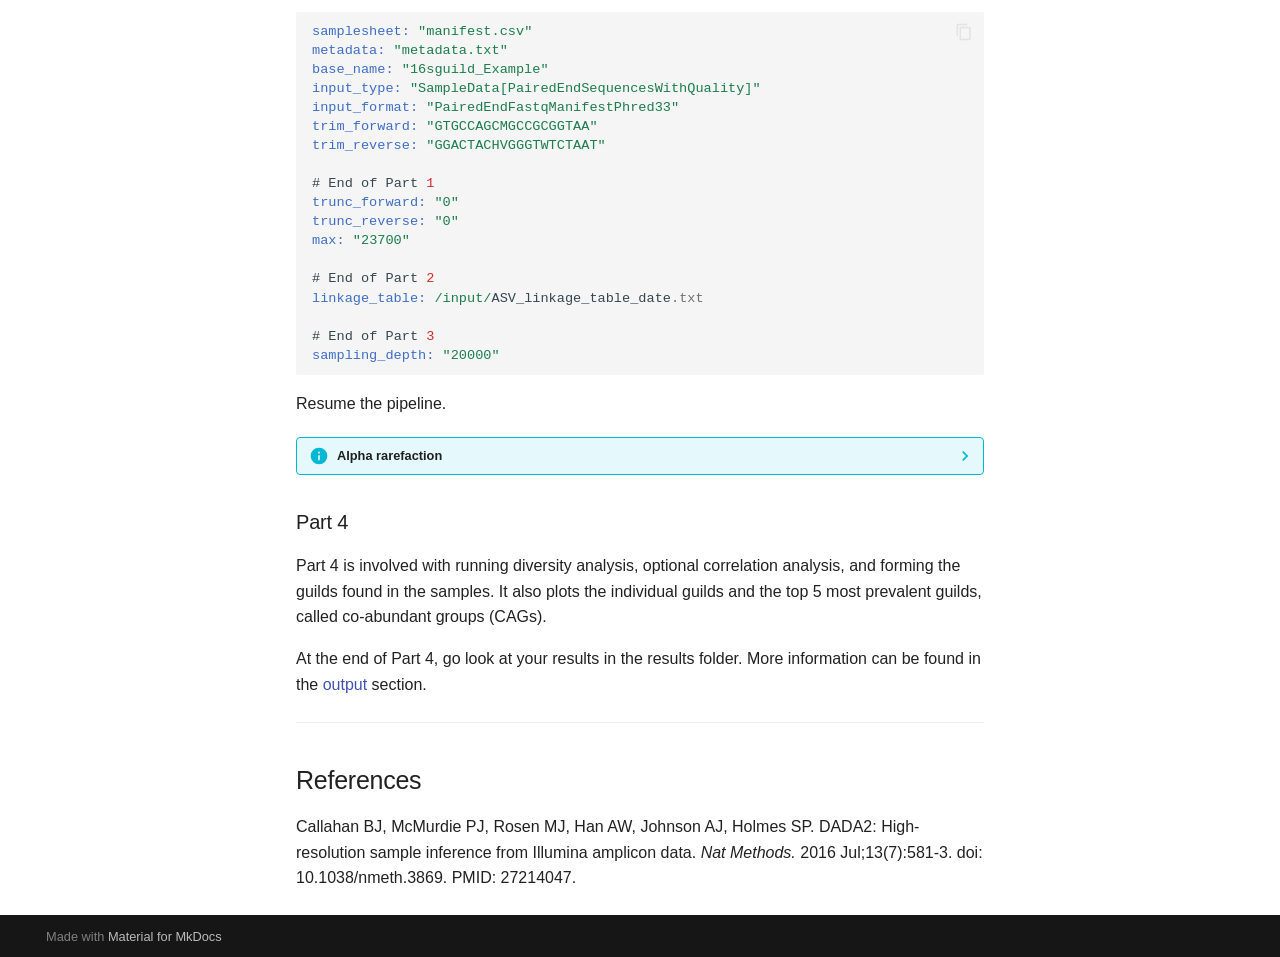
==== commit 53058a63: "Deployed 8db2568 with MkDocs version: 1.6.1" ====
--- a/basic-workflow/index.html
+++ b/basic-workflow/index.html
@@ -23,7 +23,7 @@
       
       
       <link rel="icon" href="../assets/16Sguild_favicon.png">
-      <meta name="generator" content="mkdocs-1.6.1, mkdocs-material-9.7.6">
+      <meta name="generator" content="mkdocs-1.6.1, mkdocs-material-9.7.7">
     
     
       
@@ -31,7 +31,7 @@
       
     
     
-      <link rel="stylesheet" href="../assets/stylesheets/main.484c7ddc.min.css">
+      <link rel="stylesheet" href="../assets/stylesheets/main.ec1eaa64.min.css">
       
         
         <link rel="stylesheet" href="../assets/stylesheets/palette.ab4e12ef.min.css">
@@ -395,10 +395,10 @@
       <ul class="md-nav__list">
         
           <li class="md-nav__item">
-  <a href="#manifest" class="md-nav__link">
-    <span class="md-ellipsis">
-      
-        Manifest
+  <a href="#samplesheet" class="md-nav__link">
+    <span class="md-ellipsis">
+      
+        samplesheet
       
     </span>
   </a>
@@ -703,10 +703,10 @@
       <ul class="md-nav__list">
         
           <li class="md-nav__item">
-  <a href="#manifest" class="md-nav__link">
-    <span class="md-ellipsis">
-      
-        Manifest
+  <a href="#samplesheet" class="md-nav__link">
+    <span class="md-ellipsis">
+      
+        samplesheet
       
     </span>
   </a>
@@ -897,21 +897,21 @@
 <h2 id="example-data">Example Data</h2>
 <p>Download Required Example Data Files</p>
 <p><a href="https://biostats-shinyr.kumc.edu/16SguildDB_ExampleData/NYU_Example_FASTQ_Files.zip"><img alt="Download NYU example samples" src="https://img.shields.io/badge/Download-NYU_example_samples-840024" /></a></p>
-<p><a href="../test/manifest.csv"><img alt="Download manifest example" src="https://img.shields.io/badge/Download-manifest_example-840024" /></a></p>
+<p><a href="../test/manifest.csv"><img alt="Download samplesheet example" src="https://img.shields.io/badge/Download-manifest_example-840024" /></a></p>
 <p><a href="../test/metadata.txt"><img alt="Download metadata example" src="https://img.shields.io/badge/Download-metadata_example-840024" /></a></p>
 <hr />
 <h2 id="input-files">Input Files</h2>
 <p>Users are required to have certain input files to run the 16Sguild pipeline:</p>
 <ul>
-<li>Manifest</li>
+<li>samplesheet</li>
 <li>Metadata</li>
 <li>Parameters</li>
 </ul>
-<h3 id="manifest">Manifest</h3>
-<p>First, users set up their manifest file. This file contains the sample-id, absolute file path, and direction.</p>
+<h3 id="samplesheet">samplesheet</h3>
+<p>First, users set up their samplesheet file. This file contains the sample-id, absolute file path, and direction.</p>
 <details class="info">
-<summary>Manifest</summary>
-<p>The manifest represents two paired-end samples in FASTQ format, each consisting of forward and reverse reads, organized according to QIIME2's manifest specification: <a href="https://docs.qiime2.org/2024.10/tutorials/importing/"><code>qiime tools import</code></a>.</p>
+<summary>samplesheet</summary>
+<p>The samplesheet represents two paired-end samples in FASTQ format, each consisting of forward and reverse reads, organized according to QIIME2's samplesheet specification: <a href="https://docs.qiime2.org/2024.10/tutorials/importing/"><code>qiime tools import</code></a>.</p>
 <p>Below is an example of what the file would look like for 2 samples:</p>
 <p><strong><code>input/manifest.csv</code></strong></p>
 <div class="highlight"><pre><span></span><code>sample-id,absolute-filepath,direction
@@ -997,7 +997,7 @@
 <p>In order to use <code>16Sguild</code>, users need to create a project-specific parameters file, usually named <code>params.yml</code>. Detailed definitions for each parameter are included on the <a href="../parameters/">parameters page</a>.</p>
 <details class="param">
 <summary>samplesheet</summary>
-<p>The <code>samplesheet</code> points to the <code>manifest</code> CSV file. This manifest file is in the format expected for the <a href="https://docs.qiime2.org/2024.10/tutorials/importing/"><code>qiime tools import</code></a> function.</p>
+<p>The <code>samplesheet</code> points to the <code>manifest</code> CSV file. This samplesheet file is in the format expected for the <a href="https://docs.qiime2.org/2024.10/tutorials/importing/"><code>qiime tools import</code></a> function.</p>
 </details>
 <details class="param">
 <summary>metadata</summary>
@@ -1013,7 +1013,7 @@
 </details>
 <details class="param">
 <summary>input_format</summary>
-<p>The <code>input_format</code> refers to the type of fastq manifest file. Common types include:</p>
+<p>The <code>input_format</code> refers to the type of fastq samplesheet file. Common types include:</p>
 <ul>
 <li><code>"PairedEndFastqManifestPhred33"</code></li>
 <li><code>"PairedEndFastqManifestPhred64"</code></li>
@@ -1263,7 +1263,7 @@
       <script id="__config" type="application/json">{"annotate": null, "base": "..", "features": ["navigation.top", "search.highlight", "content.code.copy"], "search": "../assets/javascripts/workers/search.2c215733.min.js", "tags": null, "translations": {"clipboard.copied": "Copied to clipboard", "clipboard.copy": "Copy to clipboard", "search.result.more.one": "1 more on this page", "search.result.more.other": "# more on this page", "search.result.none": "No matching documents", "search.result.one": "1 matching document", "search.result.other": "# matching documents", "search.result.placeholder": "Type to start searching", "search.result.term.missing": "Missing", "select.version": "Select version"}, "version": null}</script>
     
     
-      <script src="../assets/javascripts/bundle.79ae519e.min.js"></script>
+      <script src="../assets/javascripts/bundle.d7400e89.min.js"></script>
       
         <script src="../javascripts/mathjax.js"></script>
       
--- a/assets/stylesheets/main.ec1eaa64.min.css
+++ b/assets/stylesheets/main.ec1eaa64.min.css
@@ -0,0 +1 @@
+@charset "UTF-8";html{-webkit-text-size-adjust:none;-moz-text-size-adjust:none;text-size-adjust:none;box-sizing:border-box}*,:after,:before{box-sizing:inherit}@media (prefers-reduced-motion){*,:after,:before{transition:none!important}}body{margin:0}a,button,input,label{-webkit-tap-highlight-color:transparent}a{color:inherit;text-decoration:none}hr{border:0;box-sizing:initial;display:block;height:.05rem;overflow:visible;padding:0}small{font-size:80%}sub,sup{line-height:1em}img{border-style:none}table{border-collapse:initial;border-spacing:0}td,th{font-weight:400;vertical-align:top}button{background:#0000;border:0;font-family:inherit;font-size:inherit;margin:0;padding:0}input{border:0;outline:none}:root{--md-primary-fg-color:#4051b5;--md-primary-fg-color--light:#5d6cc0;--md-primary-fg-color--dark:#303fa1;--md-primary-bg-color:#fff;--md-primary-bg-color--light:#ffffffb3;--md-accent-fg-color:#526cfe;--md-accent-fg-color--transparent:#526cfe1a;--md-accent-bg-color:#fff;--md-accent-bg-color--light:#ffffffb3}[data-md-color-scheme=default]{color-scheme:light}[data-md-color-scheme=default] img[src$="#gh-dark-mode-only"],[data-md-color-scheme=default] img[src$="#only-dark"]{display:none}:root,[data-md-color-scheme=default]{--md-hue:225deg;--md-default-fg-color:#000000de;--md-default-fg-color--light:#0000008a;--md-default-fg-color--lighter:#00000052;--md-default-fg-color--lightest:#00000012;--md-default-bg-color:#fff;--md-default-bg-color--light:#ffffffb3;--md-default-bg-color--lighter:#ffffff4d;--md-default-bg-color--lightest:#ffffff1f;--md-code-fg-color:#36464e;--md-code-bg-color:#f5f5f5;--md-code-bg-color--light:#f5f5f5b3;--md-code-bg-color--lighter:#f5f5f54d;--md-code-hl-color:#4287ff;--md-code-hl-color--light:#4287ff1a;--md-code-hl-number-color:#d52a2a;--md-code-hl-special-color:#db1457;--md-code-hl-function-color:#a846b9;--md-code-hl-constant-color:#6e59d9;--md-code-hl-keyword-color:#3f6ec6;--md-code-hl-string-color:#1c7d4d;--md-code-hl-name-color:var(--md-code-fg-color);--md-code-hl-operator-color:var(--md-default-fg-color--light);--md-code-hl-punctuation-color:var(--md-default-fg-color--light);--md-code-hl-comment-color:var(--md-default-fg-color--light);--md-code-hl-generic-color:var(--md-default-fg-color--light);--md-code-hl-variable-color:var(--md-default-fg-color--light);--md-typeset-color:var(--md-default-fg-color);--md-typeset-a-color:var(--md-primary-fg-color);--md-typeset-del-color:#f5503d26;--md-typeset-ins-color:#0bd57026;--md-typeset-kbd-color:#fafafa;--md-typeset-kbd-accent-color:#fff;--md-typeset-kbd-border-color:#b8b8b8;--md-typeset-mark-color:#ffff0080;--md-typeset-table-color:#0000001f;--md-typeset-table-color--light:rgba(0,0,0,.035);--md-admonition-fg-color:var(--md-default-fg-color);--md-admonition-bg-color:var(--md-default-bg-color);--md-warning-fg-color:#000000de;--md-warning-bg-color:#ff9;--md-footer-fg-color:#fff;--md-footer-fg-color--light:#ffffffb3;--md-footer-fg-color--lighter:#ffffff73;--md-footer-bg-color:#000000de;--md-footer-bg-color--dark:#00000052;--md-shadow-z1:0 0.2rem 0.5rem #0000000d,0 0 0.05rem #0000001a;--md-shadow-z2:0 0.2rem 0.5rem #0000001a,0 0 0.05rem #00000040;--md-shadow-z3:0 0.2rem 0.5rem #0003,0 0 0.05rem #00000059}.md-icon svg{fill:currentcolor;display:block;height:1.2rem;width:1.2rem}body{-webkit-font-smoothing:antialiased;-moz-osx-font-smoothing:grayscale;--md-text-font-family:var(--md-text-font,_),-apple-system,BlinkMacSystemFont,Helvetica,Arial,sans-serif;--md-code-font-family:var(--md-code-font,_),SFMono-Regular,Consolas,Menlo,monospace}aside,body,input{font-feature-settings:"kern","liga";color:var(--md-typeset-color);font-family:var(--md-text-font-family)}code,kbd,pre{font-feature-settings:"kern";font-family:var(--md-code-font-family)}:root{--md-typeset-table-sort-icon:url('data:image/svg+xml;charset=utf-8,<svg xmlns="http://www.w3.org/2000/svg" viewBox="0 0 24 24"><path d="m18 21-4-4h3V7h-3l4-4 4 4h-3v10h3M2 19v-2h10v2M2 13v-2h7v2M2 7V5h4v2z"/></svg>');--md-typeset-table-sort-icon--asc:url('data:image/svg+xml;charset=utf-8,<svg xmlns="http://www.w3.org/2000/svg" viewBox="0 0 24 24"><path d="M19 17h3l-4 4-4-4h3V3h2M2 17h10v2H2M6 5v2H2V5m0 6h7v2H2z"/></svg>');--md-typeset-table-sort-icon--desc:url('data:image/svg+xml;charset=utf-8,<svg xmlns="http://www.w3.org/2000/svg" viewBox="0 0 24 24"><path d="M19 7h3l-4-4-4 4h3v14h2M2 17h10v2H2M6 5v2H2V5m0 6h7v2H2z"/></svg>')}.md-typeset{-webkit-print-color-adjust:exact;color-adjust:exact;font-size:.8rem;line-height:1.6;overflow-wrap:break-word}@media print{.md-typeset{font-size:.68rem}}.md-typeset blockquote,.md-typeset dl,.md-typeset figure,.md-typeset ol,.md-typeset pre,.md-typeset ul{margin-bottom:1em;margin-top:1em}.md-typeset h1{color:var(--md-default-fg-color--light);font-size:2em;line-height:1.3;margin:0 0 1.25em}.md-typeset h1,.md-typeset h2{font-weight:300;letter-spacing:-.01em}.md-typeset h2{font-size:1.5625em;line-height:1.4;margin:1.6em 0 .64em}.md-typeset h3{font-size:1.25em;font-weight:400;letter-spacing:-.01em;line-height:1.5;margin:1.6em 0 .8em}.md-typeset h2+h3{margin-top:.8em}.md-typeset h4{font-weight:700;letter-spacing:-.01em;margin:1em 0}.md-typeset h5,.md-typeset h6{color:var(--md-default-fg-color--light);font-size:.8em;font-weight:700;letter-spacing:-.01em;margin:1.25em 0}.md-typeset h5{text-transform:uppercase}.md-typeset h5 code{text-transform:none}.md-typeset hr{border-bottom:.05rem solid var(--md-default-fg-color--lightest);display:flow-root;margin:1.5em 0}.md-typeset a{color:var(--md-typeset-a-color);word-break:break-word}.md-typeset a,.md-typeset a:before{transition:color 125ms}.md-typeset a:focus,.md-typeset a:hover{color:var(--md-accent-fg-color)}.md-typeset a:focus code,.md-typeset a:hover code{background-color:var(--md-accent-fg-color--transparent);color:var(--md-accent-fg-color)}.md-typeset a code{color:var(--md-typeset-a-color)}.md-typeset a.focus-visible{outline-color:var(--md-accent-fg-color);outline-offset:.2rem}.md-typeset code,.md-typeset kbd,.md-typeset pre{color:var(--md-code-fg-color);direction:ltr;font-variant-ligatures:none;transition:background-color 125ms}@media print{.md-typeset code,.md-typeset kbd,.md-typeset pre{white-space:pre-wrap}}.md-typeset code{background-color:var(--md-code-bg-color);border-radius:.1rem;-webkit-box-decoration-break:clone;box-decoration-break:clone;font-size:.85em;padding:0 .2941176471em;transition:color 125ms,background-color 125ms;word-break:break-word}.md-typeset code:not(.focus-visible){-webkit-tap-highlight-color:transparent;outline:none}.md-typeset pre{display:flow-root;line-height:1.4;position:relative}.md-typeset pre>code{-webkit-box-decoration-break:slice;box-decoration-break:slice;box-shadow:none;display:block;margin:0;outline-color:var(--md-accent-fg-color);overflow:auto;padding:.7720588235em 1.1764705882em;scrollbar-color:var(--md-default-fg-color--lighter) #0000;scrollbar-width:thin;touch-action:auto;word-break:normal}.md-typeset pre>code:hover{scrollbar-color:var(--md-accent-fg-color) #0000}.md-typeset pre>code::-webkit-scrollbar{height:.2rem;width:.2rem}.md-typeset pre>code::-webkit-scrollbar-thumb{background-color:var(--md-default-fg-color--lighter)}.md-typeset pre>code::-webkit-scrollbar-thumb:hover{background-color:var(--md-accent-fg-color)}.md-typeset kbd{background-color:var(--md-typeset-kbd-color);border-radius:.1rem;box-shadow:0 .1rem 0 .05rem var(--md-typeset-kbd-border-color),0 .1rem 0 var(--md-typeset-kbd-border-color),0 -.1rem .2rem var(--md-typeset-kbd-accent-color) inset;color:var(--md-default-fg-color);display:inline-block;font-size:.75em;padding:0 .6666666667em;vertical-align:text-top;word-break:break-word}.md-typeset mark{background-color:var(--md-typeset-mark-color);-webkit-box-decoration-break:clone;box-decoration-break:clone;color:inherit;word-break:break-word}.md-typeset abbr{cursor:help;text-decoration:none}.md-typeset [data-preview],.md-typeset abbr{border-bottom:.05rem dotted var(--md-default-fg-color--light)}.md-typeset small{opacity:.75}[dir=ltr] .md-typeset sub,[dir=ltr] .md-typeset sup{margin-left:.078125em}[dir=rtl] .md-typeset sub,[dir=rtl] .md-typeset sup{margin-right:.078125em}[dir=ltr] .md-typeset blockquote{padding-left:.6rem}[dir=rtl] .md-typeset blockquote{padding-right:.6rem}[dir=ltr] .md-typeset blockquote{border-left:.2rem solid var(--md-default-fg-color--lighter)}[dir=rtl] .md-typeset blockquote{border-right:.2rem solid var(--md-default-fg-color--lighter)}.md-typeset blockquote{color:var(--md-default-fg-color--light);margin-left:0;margin-right:0}.md-typeset ul{list-style-type:disc}.md-typeset ul[type]{list-style-type:revert-layer}[dir=ltr] .md-typeset ol,[dir=ltr] .md-typeset ul{margin-left:.625em}[dir=rtl] .md-typeset ol,[dir=rtl] .md-typeset ul{margin-right:.625em}.md-typeset ol,.md-typeset ul{padding:0}.md-typeset ol:not([hidden]),.md-typeset ul:not([hidden]){display:flow-root}.md-typeset ol ol,.md-typeset ul ol{list-style-type:lower-alpha}.md-typeset ol ol ol,.md-typeset ul ol ol{list-style-type:lower-roman}.md-typeset ol ol ol ol,.md-typeset ul ol ol ol{list-style-type:upper-alpha}.md-typeset ol ol ol ol ol,.md-typeset ul ol ol ol ol{list-style-type:upper-roman}.md-typeset ol[type],.md-typeset ul[type]{list-style-type:revert-layer}[dir=ltr] .md-typeset ol li,[dir=ltr] .md-typeset ul li{margin-left:1.25em}[dir=rtl] .md-typeset ol li,[dir=rtl] .md-typeset ul li{margin-right:1.25em}.md-typeset ol li,.md-typeset ul li{margin-bottom:.5em}.md-typeset ol li blockquote,.md-typeset ol li p,.md-typeset ul li blockquote,.md-typeset ul li p{margin:.5em 0}.md-typeset ol li:last-child,.md-typeset ul li:last-child{margin-bottom:0}[dir=ltr] .md-typeset ol li ol,[dir=ltr] .md-typeset ol li ul,[dir=ltr] .md-typeset ul li ol,[dir=ltr] .md-typeset ul li ul{margin-left:.625em}[dir=rtl] .md-typeset ol li ol,[dir=rtl] .md-typeset ol li ul,[dir=rtl] .md-typeset ul li ol,[dir=rtl] .md-typeset ul li ul{margin-right:.625em}.md-typeset ol li ol,.md-typeset ol li ul,.md-typeset ul li ol,.md-typeset ul li ul{margin-bottom:.5em;margin-top:.5em}[dir=ltr] .md-typeset dd{margin-left:1.875em}[dir=rtl] .md-typeset dd{margin-right:1.875em}.md-typeset dd{margin-bottom:1.5em;margin-top:1em}.md-typeset img,.md-typeset svg,.md-typeset video{height:auto;max-width:100%}.md-typeset img[align=left]{margin:1em 1em 1em 0}.md-typeset img[align=right]{margin:1em 0 1em 1em}.md-typeset img[align]:only-child{margin-top:0}.md-typeset figure{display:flow-root;margin:1em auto;max-width:100%;text-align:center;width:fit-content}.md-typeset figure img{display:block;margin:0 auto}.md-typeset figcaption{font-style:italic;margin:1em auto;max-width:24rem}.md-typeset iframe{max-width:100%}.md-typeset table:not([class]){background-color:var(--md-default-bg-color);border:.05rem solid var(--md-typeset-table-color);border-radius:.1rem;display:inline-block;font-size:.64rem;max-width:100%;overflow:auto;touch-action:auto}@media print{.md-typeset table:not([class]){display:table}}.md-typeset table:not([class])+*{margin-top:1.5em}.md-typeset table:not([class]) td>:first-child,.md-typeset table:not([class]) th>:first-child{margin-top:0}.md-typeset table:not([class]) td>:last-child,.md-typeset table:not([class]) th>:last-child{margin-bottom:0}.md-typeset table:not([class]) td:not([align]),.md-typeset table:not([class]) th:not([align]){text-align:left}[dir=rtl] .md-typeset table:not([class]) td:not([align]),[dir=rtl] .md-typeset table:not([class]) th:not([align]){text-align:right}.md-typeset table:not([class]) th{font-weight:700;min-width:5rem;padding:.9375em 1.25em;vertical-align:top}.md-typeset table:not([class]) td{border-top:.05rem solid var(--md-typeset-table-color);padding:.9375em 1.25em;vertical-align:top}.md-typeset table:not([class]) tbody tr{transition:background-color 125ms}.md-typeset table:not([class]) tbody tr:hover{background-color:var(--md-typeset-table-color--light);box-shadow:0 .05rem 0 var(--md-default-bg-color) inset}.md-typeset table:not([class]) a{word-break:normal}.md-typeset table th[role=columnheader]{cursor:pointer}[dir=ltr] .md-typeset table th[role=columnheader]:after{margin-left:.5em}[dir=rtl] .md-typeset table th[role=columnheader]:after{margin-right:.5em}.md-typeset table th[role=columnheader]:after{content:"";display:inline-block;height:1.2em;-webkit-mask-image:var(--md-typeset-table-sort-icon);mask-image:var(--md-typeset-table-sort-icon);-webkit-mask-repeat:no-repeat;mask-repeat:no-repeat;-webkit-mask-size:contain;mask-size:contain;transition:background-color 125ms;vertical-align:text-bottom;width:1.2em}.md-typeset table th[role=columnheader]:hover:after{background-color:var(--md-default-fg-color--lighter)}.md-typeset table th[role=columnheader][aria-sort=ascending]:after{background-color:var(--md-default-fg-color--light);-webkit-mask-image:var(--md-typeset-table-sort-icon--asc);mask-image:var(--md-typeset-table-sort-icon--asc)}.md-typeset table th[role=columnheader][aria-sort=descending]:after{background-color:var(--md-default-fg-color--light);-webkit-mask-image:var(--md-typeset-table-sort-icon--desc);mask-image:var(--md-typeset-table-sort-icon--desc)}.md-typeset__scrollwrap{margin:1em -.8rem;overflow-x:auto;touch-action:auto}.md-typeset__table{display:inline-block;margin-bottom:.5em;padding:0 .8rem}@media print{.md-typeset__table{display:block}}html .md-typeset__table table{display:table;margin:0;overflow:hidden;width:100%}@media screen and (max-width:44.984375em){.md-content__inner>pre{margin:1em -.8rem}.md-content__inner>pre code{border-radius:0}}.md-typeset .md-author{border-radius:100%;display:block;flex-shrink:0;height:1.6rem;overflow:hidden;position:relative;transition:color 125ms,transform 125ms;width:1.6rem}.md-typeset .md-author img{display:block}.md-typeset .md-author--more{background:var(--md-default-fg-color--lightest);color:var(--md-default-fg-color--lighter);font-size:.6rem;font-weight:700;line-height:1.6rem;text-align:center}.md-typeset .md-author--long{height:2.4rem;width:2.4rem}.md-typeset a.md-author{transform:scale(1)}.md-typeset a.md-author img{border-radius:100%;filter:grayscale(100%) opacity(75%);transition:filter 125ms}.md-typeset a.md-author:focus,.md-typeset a.md-author:hover{transform:scale(1.1);z-index:1}.md-typeset a.md-author:focus img,.md-typeset a.md-author:hover img{filter:grayscale(0)}.md-banner{background-color:var(--md-footer-bg-color);color:var(--md-footer-fg-color);overflow:auto}@media print{.md-banner{display:none}}.md-banner--warning{background-color:var(--md-warning-bg-color);color:var(--md-warning-fg-color)}.md-banner__inner{font-size:.7rem;margin:.6rem auto;padding:0 .8rem}[dir=ltr] .md-banner__button{float:right}[dir=rtl] .md-banner__button{float:left}.md-banner__button{color:inherit;cursor:pointer;transition:opacity .25s}.no-js .md-banner__button{display:none}.md-banner__button:hover{opacity:.7}html{font-size:125%;height:100%;overflow-x:hidden}@media screen and (min-width:100em){html{font-size:137.5%}}@media screen and (min-width:125em){html{font-size:150%}}body{background-color:var(--md-default-bg-color);display:flex;flex-direction:column;font-size:.5rem;min-height:100%;position:relative;width:100%}@media print{body{display:block}}@media screen and (max-width:59.984375em){body[data-md-scrolllock]{position:fixed}}.md-grid{margin-left:auto;margin-right:auto;max-width:61rem}.md-container{display:flex;flex-direction:column;flex-grow:1}@media print{.md-container{display:block}}.md-main{flex-grow:1}.md-main__inner{display:flex;height:100%;margin-top:1.5rem}.md-ellipsis{overflow:hidden;text-overflow:ellipsis}.md-toggle{display:none}.md-option{height:0;opacity:0;position:absolute;width:0}.md-option:checked+label:not([hidden]){display:block}.md-option.focus-visible+label{outline-color:var(--md-accent-fg-color);outline-style:auto}.md-skip{background-color:var(--md-default-fg-color);border-radius:.1rem;color:var(--md-default-bg-color);font-size:.64rem;margin:.5rem;opacity:0;outline-color:var(--md-accent-fg-color);padding:.3rem .5rem;position:fixed;transform:translateY(.4rem);z-index:-1}.md-skip:focus{opacity:1;transform:translateY(0);transition:transform .25s cubic-bezier(.4,0,.2,1),opacity 175ms 75ms;z-index:10}@page{margin:25mm}:root{--md-clipboard-icon:url('data:image/svg+xml;charset=utf-8,<svg xmlns="http://www.w3.org/2000/svg" viewBox="0 0 24 24"><path d="M19 21H8V7h11m0-2H8a2 2 0 0 0-2 2v14a2 2 0 0 0 2 2h11a2 2 0 0 0 2-2V7a2 2 0 0 0-2-2m-3-4H4a2 2 0 0 0-2 2v14h2V3h12z"/></svg>')}.md-clipboard{border-radius:.1rem;color:var(--md-default-fg-color--lightest);cursor:pointer;height:1.5em;outline-color:var(--md-accent-fg-color);outline-offset:.1rem;transition:color .25s;width:1.5em;z-index:1}@media print{.md-clipboard{display:none}}.md-clipboard:not(.focus-visible){-webkit-tap-highlight-color:transparent;outline:none}:hover>.md-clipboard{color:var(--md-default-fg-color--light)}.md-clipboard:focus,.md-clipboard:hover{color:var(--md-accent-fg-color)}.md-clipboard:after{background-color:currentcolor;content:"";display:block;height:1.125em;margin:0 auto;-webkit-mask-image:var(--md-clipboard-icon);mask-image:var(--md-clipboard-icon);-webkit-mask-position:center;mask-position:center;-webkit-mask-repeat:no-repeat;mask-repeat:no-repeat;-webkit-mask-size:contain;mask-size:contain;width:1.125em}.md-clipboard--inline{cursor:pointer}.md-clipboard--inline code{transition:color .25s,background-color .25s}.md-clipboard--inline:focus code,.md-clipboard--inline:hover code{background-color:var(--md-accent-fg-color--transparent);color:var(--md-accent-fg-color)}:root{--md-code-select-icon:url('data:image/svg+xml;charset=utf-8,<svg xmlns="http://www.w3.org/2000/svg" viewBox="0 0 24 24"><path d="M19 19h-4v2h4c1.1 0 2-.9 2-2v-4h-2m0-12h-4v2h4v4h2V5c0-1.1-.9-2-2-2M5 5h4V3H5c-1.1 0-2 .9-2 2v4h2m0 6H3v4c0 1.1.9 2 2 2h4v-2H5zm2-4h2v2H7zm4 0h2v2h-2zm4 0h2v2h-2zM7 7h2v2H7zm4 0h2v2h-2zm4 0h2v2h-2zm-8 8h2v2H7zm4 0h2v2h-2zm4 0h2v2h-2z"/></svg>');--md-code-copy-icon:url('data:image/svg+xml;charset=utf-8,<svg xmlns="http://www.w3.org/2000/svg" viewBox="0 0 24 24"><path d="M19 21H8V7h11m0-2H8a2 2 0 0 0-2 2v14a2 2 0 0 0 2 2h11a2 2 0 0 0 2-2V7a2 2 0 0 0-2-2m-3-4H4a2 2 0 0 0-2 2v14h2V3h12z"/></svg>')}.md-typeset .md-code__content{display:grid}.md-code__nav{background-color:var(--md-code-bg-color--lighter);border-radius:.1rem;display:flex;gap:.2rem;padding:.2rem;position:absolute;right:.25em;top:.25em;transition:background-color .25s;z-index:1}:hover>.md-code__nav{background-color:var(--md-code-bg-color--light)}.md-code__button{color:var(--md-default-fg-color--lightest);cursor:pointer;display:block;height:1.5em;outline-color:var(--md-accent-fg-color);outline-offset:.1rem;transition:color .25s;width:1.5em}:hover>*>.md-code__button{color:var(--md-default-fg-color--light)}.md-code__button.focus-visible,.md-code__button:hover{color:var(--md-accent-fg-color)}.md-code__button--active{color:var(--md-default-fg-color)!important}.md-code__button:after{background-color:currentcolor;content:"";display:block;height:1.125em;margin:0 auto;-webkit-mask-position:center;mask-position:center;-webkit-mask-repeat:no-repeat;mask-repeat:no-repeat;-webkit-mask-size:contain;mask-size:contain;width:1.125em}.md-code__button[data-md-type=select]:after{-webkit-mask-image:var(--md-code-select-icon);mask-image:var(--md-code-select-icon)}.md-code__button[data-md-type=copy]:after{-webkit-mask-image:var(--md-code-copy-icon);mask-image:var(--md-code-copy-icon)}@keyframes consent{0%{opacity:0;transform:translateY(100%)}to{opacity:1;transform:translateY(0)}}@keyframes overlay{0%{opacity:0}to{opacity:1}}.md-consent__overlay{animation:overlay .25s both;-webkit-backdrop-filter:blur(.1rem);backdrop-filter:blur(.1rem);background-color:#0000008a;height:100%;opacity:1;position:fixed;top:0;width:100%;z-index:5}.md-consent__inner{animation:consent .5s cubic-bezier(.1,.7,.1,1) both;background-color:var(--md-default-bg-color);border:0;border-radius:.1rem;bottom:0;box-shadow:0 0 .2rem #0000001a,0 .2rem .4rem #0003;max-height:100%;overflow:auto;padding:0;position:fixed;width:100%;z-index:5}.md-consent__form{padding:.8rem}.md-consent__settings{display:none;margin:1em 0}input:checked+.md-consent__settings{display:block}.md-consent__controls{margin-bottom:.8rem}.md-typeset .md-consent__controls .md-button{display:inline}@media screen and (max-width:44.984375em){.md-typeset .md-consent__controls .md-button{display:block;margin-top:.4rem;text-align:center;width:100%}}.md-consent label{cursor:pointer}.md-content{flex-grow:1;min-width:0}.md-content__inner{margin:0 .8rem 1.2rem;padding-top:.6rem}@media screen and (min-width:76.25em){[dir=ltr] .md-sidebar--primary:not([hidden])~.md-content>.md-content__inner{margin-left:1.2rem}[dir=ltr] .md-sidebar--secondary:not([hidden])~.md-content>.md-content__inner,[dir=rtl] .md-sidebar--primary:not([hidden])~.md-content>.md-content__inner{margin-right:1.2rem}[dir=rtl] .md-sidebar--secondary:not([hidden])~.md-content>.md-content__inner{margin-left:1.2rem}}.md-content__inner:before{content:"";display:block;height:.4rem}.md-content__inner>:last-child{margin-bottom:0}[dir=ltr] .md-content__button{float:right}[dir=rtl] .md-content__button{float:left}[dir=ltr] .md-content__button{margin-left:.4rem}[dir=rtl] .md-content__button{margin-right:.4rem}.md-content__button{margin:.4rem 0;padding:0}@media print{.md-content__button{display:none}}.md-typeset .md-content__button{color:var(--md-default-fg-color--lighter)}.md-content__button svg{display:inline;vertical-align:top}[dir=rtl] .md-content__button svg{transform:scaleX(-1)}[dir=ltr] .md-dialog{right:.8rem}[dir=rtl] .md-dialog{left:.8rem}.md-dialog{background-color:var(--md-default-fg-color);border-radius:.1rem;bottom:.8rem;box-shadow:var(--md-shadow-z3);min-width:11.1rem;opacity:0;padding:.4rem .6rem;pointer-events:none;position:fixed;transform:translateY(100%);transition:transform 0ms .4s,opacity .4s;z-index:4}@media print{.md-dialog{display:none}}.md-dialog--active{opacity:1;pointer-events:auto;transform:translateY(0);transition:transform .4s cubic-bezier(.075,.85,.175,1),opacity .4s}.md-dialog__inner{color:var(--md-default-bg-color);font-size:.7rem}.md-feedback{margin:2em 0 1em;text-align:center}.md-feedback fieldset{border:none;margin:0;padding:0}.md-feedback__title{font-weight:700;margin:1em auto}.md-feedback__inner{position:relative}.md-feedback__list{display:flex;flex-wrap:wrap;place-content:baseline center;position:relative}.md-feedback__list:hover .md-icon:not(:disabled){color:var(--md-default-fg-color--lighter)}:disabled .md-feedback__list{min-height:1.8rem}.md-feedback__icon{color:var(--md-default-fg-color--light);cursor:pointer;flex-shrink:0;margin:0 .1rem;transition:color 125ms}.md-feedback__icon:not(:disabled).md-icon:hover{color:var(--md-accent-fg-color)}.md-feedback__icon:disabled{color:var(--md-default-fg-color--lightest);pointer-events:none}.md-feedback__note{opacity:0;position:relative;transform:translateY(.4rem);transition:transform .4s cubic-bezier(.1,.7,.1,1),opacity .15s}.md-feedback__note>*{margin:0 auto;max-width:16rem}:disabled .md-feedback__note{opacity:1;transform:translateY(0)}@media print{.md-feedback{display:none}}.md-footer{background-color:var(--md-footer-bg-color);color:var(--md-footer-fg-color)}@media print{.md-footer{display:none}}.md-footer__inner{justify-content:space-between;overflow:auto;padding:.2rem}.md-footer__inner:not([hidden]){display:flex}.md-footer__link{align-items:end;display:flex;flex-grow:0.01;margin-bottom:.4rem;margin-top:1rem;max-width:100%;outline-color:var(--md-accent-fg-color);overflow:hidden;transition:opacity .25s}.md-footer__link:focus,.md-footer__link:hover{opacity:.7}[dir=rtl] .md-footer__link svg{transform:scaleX(-1)}@media screen and (max-width:44.984375em){.md-footer__link--prev{flex-shrink:0}.md-footer__link--prev .md-footer__title{display:none}}[dir=ltr] .md-footer__link--next{margin-left:auto}[dir=rtl] .md-footer__link--next{margin-right:auto}.md-footer__link--next{text-align:right}[dir=rtl] .md-footer__link--next{text-align:left}.md-footer__title{flex-grow:1;font-size:.9rem;margin-bottom:.7rem;max-width:calc(100% - 2.4rem);padding:0 1rem;white-space:nowrap}.md-footer__button{margin:.2rem;padding:.4rem}.md-footer__direction{font-size:.64rem;opacity:.7}.md-footer-meta{background-color:var(--md-footer-bg-color--dark)}.md-footer-meta__inner{display:flex;flex-wrap:wrap;justify-content:space-between;padding:.2rem}html .md-footer-meta.md-typeset a{color:var(--md-footer-fg-color--light)}html .md-footer-meta.md-typeset a:focus,html .md-footer-meta.md-typeset a:hover{color:var(--md-footer-fg-color)}.md-copyright{color:var(--md-footer-fg-color--lighter);font-size:.64rem;margin:auto .6rem;padding:.4rem 0;width:100%}@media screen and (min-width:45em){.md-copyright{width:auto}}.md-copyright__highlight{color:var(--md-footer-fg-color--light)}.md-social{display:inline-flex;gap:.2rem;margin:0 .4rem;padding:.2rem 0 .6rem}@media screen and (min-width:45em){.md-social{padding:.6rem 0}}.md-social__link{display:inline-block;height:1.6rem;text-align:center;width:1.6rem}.md-social__link:before{line-height:1.9}.md-social__link svg{fill:currentcolor;max-height:.8rem;vertical-align:-25%}.md-typeset .md-button{border:.1rem solid;border-radius:.1rem;color:var(--md-primary-fg-color);cursor:pointer;display:inline-block;font-weight:700;padding:.625em 2em;transition:color 125ms,background-color 125ms,border-color 125ms}.md-typeset .md-button--primary{background-color:var(--md-primary-fg-color);border-color:var(--md-primary-fg-color);color:var(--md-primary-bg-color)}.md-typeset .md-button:focus,.md-typeset .md-button:hover{background-color:var(--md-accent-fg-color);border-color:var(--md-accent-fg-color);color:var(--md-accent-bg-color)}[dir=ltr] .md-typeset .md-input{border-top-left-radius:.1rem}[dir=ltr] .md-typeset .md-input,[dir=rtl] .md-typeset .md-input{border-top-right-radius:.1rem}[dir=rtl] .md-typeset .md-input{border-top-left-radius:.1rem}.md-typeset .md-input{border-bottom:.1rem solid var(--md-default-fg-color--lighter);box-shadow:var(--md-shadow-z1);font-size:.8rem;height:1.8rem;padding:0 .6rem;transition:border .25s,box-shadow .25s}.md-typeset .md-input:focus,.md-typeset .md-input:hover{border-bottom-color:var(--md-accent-fg-color);box-shadow:var(--md-shadow-z2)}.md-typeset .md-input--stretch{width:100%}.md-header{background-color:var(--md-primary-fg-color);box-shadow:0 0 .2rem #0000,0 .2rem .4rem #0000;color:var(--md-primary-bg-color);display:block;left:0;position:sticky;right:0;top:0;z-index:4}@media print{.md-header{display:none}}.md-header[hidden]{transform:translateY(-100%);transition:transform .25s cubic-bezier(.8,0,.6,1),box-shadow .25s}.md-header--shadow{box-shadow:0 0 .2rem #0000001a,0 .2rem .4rem #0003;transition:transform .25s cubic-bezier(.1,.7,.1,1),box-shadow .25s}.md-header__inner{align-items:center;display:flex;padding:0 .2rem}.md-header__button{color:currentcolor;cursor:pointer;margin:.2rem;outline-color:var(--md-accent-fg-color);padding:.4rem;position:relative;transition:opacity .25s;vertical-align:middle;z-index:1}.md-header__button:hover{opacity:.7}.md-header__button:not([hidden]){display:inline-block}.md-header__button:not(.focus-visible){-webkit-tap-highlight-color:transparent;outline:none}.md-header__button.md-logo{margin:.2rem;padding:.4rem}@media screen and (max-width:76.234375em){.md-header__button.md-logo{display:none}}.md-header__button.md-logo img,.md-header__button.md-logo svg{fill:currentcolor;display:block;height:1.2rem;width:auto}@media screen and (min-width:60em){.md-header__button[for=__search]{display:none}}.no-js .md-header__button[for=__search]{display:none}[dir=rtl] .md-header__button[for=__search] svg{transform:scaleX(-1)}@media screen and (min-width:76.25em){.md-header__button[for=__drawer]{display:none}}.md-header__topic{display:flex;max-width:100%;position:absolute;transition:transform .4s cubic-bezier(.1,.7,.1,1),opacity .15s;white-space:nowrap}.md-header__topic+.md-header__topic{opacity:0;pointer-events:none;transform:translateX(1.25rem);transition:transform .4s cubic-bezier(1,.7,.1,.1),opacity .15s;z-index:-1}[dir=rtl] .md-header__topic+.md-header__topic{transform:translateX(-1.25rem)}.md-header__topic:first-child{font-weight:700}[dir=ltr] .md-header__title{margin-left:1rem;margin-right:.4rem}[dir=rtl] .md-header__title{margin-left:.4rem;margin-right:1rem}.md-header__title{flex-grow:1;font-size:.9rem;height:2.4rem;line-height:2.4rem}.md-header__title--active .md-header__topic{opacity:0;pointer-events:none;transform:translateX(-1.25rem);transition:transform .4s cubic-bezier(1,.7,.1,.1),opacity .15s;z-index:-1}[dir=rtl] .md-header__title--active .md-header__topic{transform:translateX(1.25rem)}.md-header__title--active .md-header__topic+.md-header__topic{opacity:1;pointer-events:auto;transform:translateX(0);transition:transform .4s cubic-bezier(.1,.7,.1,1),opacity .15s;z-index:0}.md-header__title>.md-header__ellipsis{height:100%;position:relative;width:100%}.md-header__option{display:flex;flex-shrink:0;max-width:100%;transition:max-width 0ms .25s,opacity .25s .25s;white-space:nowrap}[data-md-toggle=search]:checked~.md-header .md-header__option{max-width:0;opacity:0;transition:max-width 0ms,opacity 0ms}.md-header__option>input{bottom:0}.md-header__source{display:none}@media screen and (min-width:60em){[dir=ltr] .md-header__source{margin-left:1rem}[dir=rtl] .md-header__source{margin-right:1rem}.md-header__source{display:block;max-width:11.7rem;width:11.7rem}}@media screen and (min-width:76.25em){[dir=ltr] .md-header__source{margin-left:1.4rem}[dir=rtl] .md-header__source{margin-right:1.4rem}}.md-meta{color:var(--md-default-fg-color--light);font-size:.7rem;line-height:1.3}.md-meta__list{display:inline-flex;flex-wrap:wrap;list-style:none;margin:0;padding:0}.md-meta__item:not(:last-child):after{content:"·";margin-left:.2rem;margin-right:.2rem}.md-meta__link{color:var(--md-typeset-a-color)}.md-meta__link:focus,.md-meta__link:hover{color:var(--md-accent-fg-color)}.md-draft{background-color:#ff1744;border-radius:.125em;color:#fff;display:inline-block;font-weight:700;padding-left:.5714285714em;padding-right:.5714285714em}:root{--md-nav-icon--prev:url('data:image/svg+xml;charset=utf-8,<svg xmlns="http://www.w3.org/2000/svg" viewBox="0 0 24 24"><path d="M20 11v2H8l5.5 5.5-1.42 1.42L4.16 12l7.92-7.92L13.5 5.5 8 11z"/></svg>');--md-nav-icon--next:url('data:image/svg+xml;charset=utf-8,<svg xmlns="http://www.w3.org/2000/svg" viewBox="0 0 24 24"><path d="M8.59 16.58 13.17 12 8.59 7.41 10 6l6 6-6 6z"/></svg>');--md-toc-icon:url('data:image/svg+xml;charset=utf-8,<svg xmlns="http://www.w3.org/2000/svg" viewBox="0 0 24 24"><path d="M3 9h14V7H3zm0 4h14v-2H3zm0 4h14v-2H3zm16 0h2v-2h-2zm0-10v2h2V7zm0 6h2v-2h-2z"/></svg>')}.md-nav{font-size:.7rem;line-height:1.3}.md-nav__title{color:var(--md-default-fg-color--light);display:block;font-weight:700;overflow:hidden;padding:0 .6rem;text-overflow:ellipsis}.md-nav__title .md-nav__button{display:none}.md-nav__title .md-nav__button img{height:100%;width:auto}.md-nav__title .md-nav__button.md-logo img,.md-nav__title .md-nav__button.md-logo svg{fill:currentcolor;display:block;height:2.4rem;max-width:100%;object-fit:contain;width:auto}.md-nav__list{list-style:none;margin:0;padding:0}.md-nav__link{align-items:flex-start;display:flex;gap:.4rem;margin-top:.625em;scroll-snap-align:start;transition:color 125ms}.md-nav__link--passed,.md-nav__link--passed code{color:var(--md-default-fg-color--light)}.md-nav__item .md-nav__link--active,.md-nav__item .md-nav__link--active code{color:var(--md-typeset-a-color)}.md-nav__link .md-ellipsis{position:relative}.md-nav__link .md-ellipsis code{word-break:normal}[dir=ltr] .md-nav__link .md-icon:last-child{margin-left:auto}[dir=rtl] .md-nav__link .md-icon:last-child{margin-right:auto}.md-nav__link .md-typeset{font-size:.7rem;line-height:1.3}.md-nav__link svg{fill:currentcolor;flex-shrink:0;height:1.3em;position:relative}.md-nav__link[for]:focus,.md-nav__link[for]:hover,.md-nav__link[href]:focus,.md-nav__link[href]:hover{color:var(--md-accent-fg-color);cursor:pointer}.md-nav__link[for]:focus code,.md-nav__link[for]:hover code,.md-nav__link[href]:focus code,.md-nav__link[href]:hover code{background-color:var(--md-accent-fg-color--transparent);color:var(--md-accent-fg-color)}.md-nav__link.focus-visible{outline-color:var(--md-accent-fg-color);outline-offset:.2rem}.md-nav--primary .md-nav__link[for=__toc]{display:none}.md-nav--primary .md-nav__link[for=__toc] .md-icon:after{background-color:currentcolor;display:block;height:100%;-webkit-mask-image:var(--md-toc-icon);mask-image:var(--md-toc-icon);width:100%}.md-nav--primary .md-nav__link[for=__toc]~.md-nav{display:none}.md-nav__container>.md-nav__link{margin-top:0}.md-nav__container>.md-nav__link:first-child{flex-grow:1;min-width:0}.md-nav__icon{flex-shrink:0}.md-nav__source{display:none}@media screen and (max-width:76.234375em){.md-nav--primary,.md-nav--primary .md-nav{background-color:var(--md-default-bg-color);display:flex;flex-direction:column;height:100%;left:0;position:absolute;right:0;top:0;z-index:1}.md-nav--primary .md-nav__item,.md-nav--primary .md-nav__title{font-size:.8rem;line-height:1.5}.md-nav--primary .md-nav__title{background-color:var(--md-default-fg-color--lightest);color:var(--md-default-fg-color--light);cursor:pointer;height:5.6rem;line-height:2.4rem;padding:3rem .8rem .2rem;position:relative;white-space:nowrap}[dir=ltr] .md-nav--primary .md-nav__title .md-nav__icon{left:.4rem}[dir=rtl] .md-nav--primary .md-nav__title .md-nav__icon{right:.4rem}.md-nav--primary .md-nav__title .md-nav__icon{display:block;height:1.2rem;margin:.2rem;position:absolute;top:.4rem;width:1.2rem}.md-nav--primary .md-nav__title .md-nav__icon:after{background-color:currentcolor;content:"";display:block;height:100%;-webkit-mask-image:var(--md-nav-icon--prev);mask-image:var(--md-nav-icon--prev);-webkit-mask-position:center;mask-position:center;-webkit-mask-repeat:no-repeat;mask-repeat:no-repeat;-webkit-mask-size:contain;mask-size:contain;width:100%}.md-nav--primary .md-nav__title~.md-nav__list{background-color:var(--md-default-bg-color);box-shadow:0 .05rem 0 var(--md-default-fg-color--lightest) inset;overflow-y:auto;scroll-snap-type:y mandatory;touch-action:pan-y}.md-nav--primary .md-nav__title~.md-nav__list>:first-child{border-top:0}.md-nav--primary .md-nav__title[for=__drawer]{background-color:var(--md-primary-fg-color);color:var(--md-primary-bg-color);font-weight:700}.md-nav--primary .md-nav__title .md-logo{display:block;left:.2rem;margin:.2rem;padding:.4rem;position:absolute;right:.2rem;top:.2rem}.md-nav--primary .md-nav__list{flex:1}.md-nav--primary .md-nav__item{border-top:.05rem solid var(--md-default-fg-color--lightest)}.md-nav--primary .md-nav__item--active>.md-nav__link{color:var(--md-typeset-a-color)}.md-nav--primary .md-nav__item--active>.md-nav__link:focus,.md-nav--primary .md-nav__item--active>.md-nav__link:hover{color:var(--md-accent-fg-color)}.md-nav--primary .md-nav__link{margin-top:0;padding:.6rem .8rem}.md-nav--primary .md-nav__link svg{margin-top:.1em}.md-nav--primary .md-nav__link>.md-nav__link{padding:0}[dir=ltr] .md-nav--primary .md-nav__link .md-nav__icon{margin-right:-.2rem}[dir=rtl] .md-nav--primary .md-nav__link .md-nav__icon{margin-left:-.2rem}.md-nav--primary .md-nav__link .md-nav__icon{font-size:1.2rem;height:1.2rem;width:1.2rem}.md-nav--primary .md-nav__link .md-nav__icon:after{background-color:currentcolor;content:"";display:block;height:100%;-webkit-mask-image:var(--md-nav-icon--next);mask-image:var(--md-nav-icon--next);-webkit-mask-position:center;mask-position:center;-webkit-mask-repeat:no-repeat;mask-repeat:no-repeat;-webkit-mask-size:contain;mask-size:contain;width:100%}[dir=rtl] .md-nav--primary .md-nav__icon:after{transform:scale(-1)}.md-nav--primary .md-nav--secondary .md-nav{background-color:initial;position:static}[dir=ltr] .md-nav--primary .md-nav--secondary .md-nav .md-nav__link{padding-left:1.4rem}[dir=rtl] .md-nav--primary .md-nav--secondary .md-nav .md-nav__link{padding-right:1.4rem}[dir=ltr] .md-nav--primary .md-nav--secondary .md-nav .md-nav .md-nav__link{padding-left:2rem}[dir=rtl] .md-nav--primary .md-nav--secondary .md-nav .md-nav .md-nav__link{padding-right:2rem}[dir=ltr] .md-nav--primary .md-nav--secondary .md-nav .md-nav .md-nav .md-nav__link{padding-left:2.6rem}[dir=rtl] .md-nav--primary .md-nav--secondary .md-nav .md-nav .md-nav .md-nav__link{padding-right:2.6rem}[dir=ltr] .md-nav--primary .md-nav--secondary .md-nav .md-nav .md-nav .md-nav .md-nav__link{padding-left:3.2rem}[dir=rtl] .md-nav--primary .md-nav--secondary .md-nav .md-nav .md-nav .md-nav .md-nav__link{padding-right:3.2rem}.md-nav--secondary{background-color:initial}.md-nav__toggle~.md-nav{display:flex;opacity:0;transform:translateX(100%);transition:transform .25s cubic-bezier(.8,0,.6,1),opacity 125ms 50ms}[dir=rtl] .md-nav__toggle~.md-nav{transform:translateX(-100%)}.md-nav__toggle:checked~.md-nav{opacity:1;transform:translateX(0);transition:transform .25s cubic-bezier(.4,0,.2,1),opacity 125ms 125ms}.md-nav__toggle:checked~.md-nav>.md-nav__list{backface-visibility:hidden}}@media screen and (max-width:59.984375em){.md-nav--primary .md-nav__link[for=__toc]{display:flex}.md-nav--primary .md-nav__link[for=__toc] .md-icon:after{content:""}.md-nav--primary .md-nav__link[for=__toc]+.md-nav__link{display:none}.md-nav--primary .md-nav__link[for=__toc]~.md-nav{display:flex}.md-nav__source{background-color:var(--md-primary-fg-color--dark);color:var(--md-primary-bg-color);display:block;padding:0 .2rem}}@media screen and (min-width:60em) and (max-width:76.234375em){.md-nav--integrated .md-nav__link[for=__toc]{display:flex}.md-nav--integrated .md-nav__link[for=__toc] .md-icon:after{content:""}.md-nav--integrated .md-nav__link[for=__toc]+.md-nav__link{display:none}.md-nav--integrated .md-nav__link[for=__toc]~.md-nav{display:flex}}@media screen and (min-width:60em){.md-nav{margin-bottom:-.4rem}.md-nav--secondary .md-nav__title{background:var(--md-default-bg-color);box-shadow:0 0 .4rem .4rem var(--md-default-bg-color);position:sticky;top:0;z-index:1}.md-nav--secondary .md-nav__title[for=__toc]{scroll-snap-align:start}.md-nav--secondary .md-nav__title .md-nav__icon{display:none}[dir=ltr] .md-nav--secondary .md-nav__list{padding-left:.6rem}[dir=rtl] .md-nav--secondary .md-nav__list{padding-right:.6rem}.md-nav--secondary .md-nav__list{padding-bottom:.4rem}[dir=ltr] .md-nav--secondary .md-nav__item>.md-nav__link{margin-right:.4rem}[dir=rtl] .md-nav--secondary .md-nav__item>.md-nav__link{margin-left:.4rem}}@media screen and (min-width:76.25em){.md-nav{margin-bottom:-.4rem;transition:max-height .25s cubic-bezier(.86,0,.07,1)}.md-nav--primary .md-nav__title{background:var(--md-default-bg-color);box-shadow:0 0 .4rem .4rem var(--md-default-bg-color);position:sticky;top:0;z-index:1}.md-nav--primary .md-nav__title[for=__drawer]{scroll-snap-align:start}.md-nav--primary .md-nav__title .md-nav__icon{display:none}[dir=ltr] .md-nav--primary .md-nav__list{padding-left:.6rem}[dir=rtl] .md-nav--primary .md-nav__list{padding-right:.6rem}.md-nav--primary .md-nav__list{padding-bottom:.4rem}[dir=ltr] .md-nav--primary .md-nav__item>.md-nav__link{margin-right:.4rem}[dir=rtl] .md-nav--primary .md-nav__item>.md-nav__link{margin-left:.4rem}.md-nav__toggle~.md-nav{display:grid;grid-template-rows:minmax(.4rem,0fr);opacity:0;transition:grid-template-rows .25s cubic-bezier(.86,0,.07,1),opacity .25s,visibility 0ms .25s;visibility:collapse}.md-nav__toggle~.md-nav>.md-nav__list{overflow:hidden}.md-nav__toggle.md-toggle--indeterminate~.md-nav,.md-nav__toggle:checked~.md-nav{grid-template-rows:minmax(.4rem,1fr);opacity:1;transition:grid-template-rows .25s cubic-bezier(.86,0,.07,1),opacity .15s .1s,visibility 0ms;visibility:visible}.md-nav__toggle.md-toggle--indeterminate~.md-nav{transition:none}.md-nav__item--nested>.md-nav>.md-nav__title{display:none}.md-nav__item--section{display:block;margin:1.25em 0}.md-nav__item--section:last-child{margin-bottom:0}.md-nav__item--section>.md-nav__link{font-weight:700}.md-nav__item--section>.md-nav__link[for]{color:var(--md-default-fg-color--light)}.md-nav__item--section>.md-nav__link:not(.md-nav__container){pointer-events:none}.md-nav__item--section>.md-nav__link .md-icon,.md-nav__item--section>.md-nav__link>[for]{display:none}[dir=ltr] .md-nav__item--section>.md-nav{margin-left:-.6rem}[dir=rtl] .md-nav__item--section>.md-nav{margin-right:-.6rem}.md-nav__item--section>.md-nav{display:block;opacity:1;visibility:visible}.md-nav__item--section>.md-nav>.md-nav__list>.md-nav__item{padding:0}.md-nav__icon{border-radius:100%;height:.9rem;transition:background-color .25s;width:.9rem}.md-nav__icon:hover{background-color:var(--md-accent-fg-color--transparent)}.md-nav__icon:after{background-color:currentcolor;border-radius:100%;content:"";display:inline-block;height:100%;-webkit-mask-image:var(--md-nav-icon--next);mask-image:var(--md-nav-icon--next);-webkit-mask-position:center;mask-position:center;-webkit-mask-repeat:no-repeat;mask-repeat:no-repeat;-webkit-mask-size:contain;mask-size:contain;transition:transform .25s;vertical-align:-.1rem;width:100%}[dir=rtl] .md-nav__icon:after{transform:rotate(180deg)}.md-nav__item--nested .md-nav__toggle:checked~.md-nav__link .md-nav__icon:after,.md-nav__item--nested .md-toggle--indeterminate~.md-nav__link .md-nav__icon:after{transform:rotate(90deg)}.md-nav--lifted>.md-nav__list>.md-nav__item,.md-nav--lifted>.md-nav__title{display:none}.md-nav--lifted>.md-nav__list>.md-nav__item--active{display:block}.md-nav--lifted>.md-nav__list>.md-nav__item--active>.md-nav__link{background:var(--md-default-bg-color);box-shadow:0 0 .4rem .4rem var(--md-default-bg-color);margin-top:0;position:sticky;top:0;z-index:1}.md-nav--lifted>.md-nav__list>.md-nav__item--active>.md-nav__link:not(.md-nav__container){pointer-events:none}.md-nav--lifted>.md-nav__list>.md-nav__item--active.md-nav__item--section{margin:0}[dir=ltr] .md-nav--lifted>.md-nav__list>.md-nav__item>.md-nav:not(.md-nav--secondary){margin-left:-.6rem}[dir=rtl] .md-nav--lifted>.md-nav__list>.md-nav__item>.md-nav:not(.md-nav--secondary){margin-right:-.6rem}.md-nav--lifted>.md-nav__list>.md-nav__item>[for]{color:var(--md-default-fg-color--light)}.md-nav--lifted .md-nav[data-md-level="1"]{grid-template-rows:minmax(.4rem,1fr);opacity:1;visibility:visible}[dir=ltr] .md-nav--integrated>.md-nav__list>.md-nav__item--active .md-nav--secondary{border-left:.05rem solid var(--md-primary-fg-color)}[dir=rtl] .md-nav--integrated>.md-nav__list>.md-nav__item--active .md-nav--secondary{border-right:.05rem solid var(--md-primary-fg-color)}.md-nav--integrated>.md-nav__list>.md-nav__item--active .md-nav--secondary{display:block;margin-bottom:1.25em;opacity:1;visibility:visible}.md-nav--integrated>.md-nav__list>.md-nav__item--active .md-nav--secondary>.md-nav__list{overflow:visible;padding-bottom:0}.md-nav--integrated>.md-nav__list>.md-nav__item--active .md-nav--secondary>.md-nav__title{display:none}}.md-pagination{font-size:.8rem;font-weight:700;gap:.4rem}.md-pagination,.md-pagination>*{align-items:center;display:flex;justify-content:center}.md-pagination>*{border-radius:.2rem;height:1.8rem;min-width:1.8rem;text-align:center}.md-pagination__current{background-color:var(--md-default-fg-color--lightest);color:var(--md-default-fg-color--light)}.md-pagination__link{transition:color 125ms,background-color 125ms}.md-pagination__link:focus,.md-pagination__link:hover{background-color:var(--md-accent-fg-color--transparent);color:var(--md-accent-fg-color)}.md-pagination__link:focus svg,.md-pagination__link:hover svg{color:var(--md-accent-fg-color)}.md-pagination__link.focus-visible{outline-color:var(--md-accent-fg-color);outline-offset:.2rem}.md-pagination__link svg{fill:currentcolor;color:var(--md-default-fg-color--lighter);display:block;max-height:100%;width:1.2rem}:root{--md-path-icon:url('data:image/svg+xml;charset=utf-8,<svg xmlns="http://www.w3.org/2000/svg" viewBox="0 0 24 24"><path d="M8.59 16.58 13.17 12 8.59 7.41 10 6l6 6-6 6z"/></svg>')}.md-path{font-size:.7rem;margin:0 .8rem;overflow:auto;padding-top:1.2rem}.md-path:not([hidden]){display:block}@media screen and (min-width:76.25em){.md-path{margin:0 1.2rem}}.md-path__list{align-items:center;display:flex;gap:.2rem;list-style:none;margin:0;padding:0}.md-path__item:not(:first-child){display:inline-flex;gap:.2rem;white-space:nowrap}.md-path__item:not(:first-child):before{background-color:var(--md-default-fg-color--lighter);content:"";display:inline;height:.8rem;-webkit-mask-image:var(--md-path-icon);mask-image:var(--md-path-icon);width:.8rem}.md-path__link{align-items:center;color:var(--md-default-fg-color--light);display:flex}.md-path__link:focus,.md-path__link:hover{color:var(--md-accent-fg-color)}:root{--md-post-pin-icon:url('data:image/svg+xml;charset=utf-8,<svg xmlns="http://www.w3.org/2000/svg" viewBox="0 0 24 24"><path d="M16 12V4h1V2H7v2h1v8l-2 2v2h5.2v6h1.6v-6H18v-2z"/></svg>')}.md-post__back{border-bottom:.05rem solid var(--md-default-fg-color--lightest);margin-bottom:1.2rem;padding-bottom:1.2rem}@media screen and (max-width:76.234375em){.md-post__back{display:none}}[dir=rtl] .md-post__back svg{transform:scaleX(-1)}.md-post__authors{display:flex;flex-direction:column;gap:.6rem;margin:0 .6rem 1.2rem}.md-post .md-post__meta a{transition:color 125ms}.md-post .md-post__meta a:focus,.md-post .md-post__meta a:hover{color:var(--md-accent-fg-color)}.md-post__title{color:var(--md-default-fg-color--light);font-weight:700}.md-post--excerpt{margin-bottom:3.2rem}.md-post--excerpt .md-post__header{align-items:center;display:flex;gap:.6rem;min-height:1.6rem}.md-post--excerpt .md-post__authors{align-items:center;display:inline-flex;flex-direction:row;gap:.2rem;margin:0;min-height:2.4rem}[dir=ltr] .md-post--excerpt .md-post__meta .md-meta__list{margin-right:.4rem}[dir=rtl] .md-post--excerpt .md-post__meta .md-meta__list{margin-left:.4rem}.md-post--excerpt .md-post__content>:first-child{--md-scroll-margin:6rem;margin-top:0}.md-post>.md-nav--secondary{margin:1em 0}.md-pin{background:var(--md-default-fg-color--lightest);border-radius:1rem;margin-top:-.05rem;padding:.2rem}.md-pin:after{background-color:currentcolor;content:"";display:block;height:.6rem;margin:0 auto;-webkit-mask-image:var(--md-post-pin-icon);mask-image:var(--md-post-pin-icon);-webkit-mask-position:center;mask-position:center;-webkit-mask-repeat:no-repeat;mask-repeat:no-repeat;-webkit-mask-size:contain;mask-size:contain;width:.6rem}.md-profile{align-items:center;display:flex;font-size:.7rem;gap:.6rem;line-height:1.4;width:100%}.md-profile__description{flex-grow:1}.md-content--post{display:flex}@media screen and (max-width:76.234375em){.md-content--post{flex-flow:column-reverse}}.md-content--post>.md-content__inner{flex-grow:1;min-width:0}@media screen and (min-width:76.25em){[dir=ltr] .md-content--post>.md-content__inner{margin-left:1.2rem}[dir=rtl] .md-content--post>.md-content__inner{margin-right:1.2rem}}@media screen and (max-width:76.234375em){.md-sidebar.md-sidebar--post{padding:0;position:static;width:100%}.md-sidebar.md-sidebar--post .md-sidebar__scrollwrap{overflow:visible}.md-sidebar.md-sidebar--post .md-sidebar__inner{padding:0}.md-sidebar.md-sidebar--post .md-post__meta{margin-left:.6rem;margin-right:.6rem}.md-sidebar.md-sidebar--post .md-nav__item{border:none;display:inline}.md-sidebar.md-sidebar--post .md-nav__list{display:inline-flex;flex-wrap:wrap;gap:.6rem;padding-bottom:.6rem;padding-top:.6rem}.md-sidebar.md-sidebar--post .md-nav__link{padding:0}.md-sidebar.md-sidebar--post .md-nav{height:auto;margin-bottom:0;position:static}}:root{--md-progress-value:0;--md-progress-delay:400ms}.md-progress{background:var(--md-primary-bg-color);height:.075rem;opacity:min(clamp(0,var(--md-progress-value),1),clamp(0,100 - var(--md-progress-value),1));position:fixed;top:0;transform:scaleX(calc(var(--md-progress-value)*1%));transform-origin:left;transition:transform .5s cubic-bezier(.19,1,.22,1),opacity .25s var(--md-progress-delay);width:100%;z-index:4}:root{--md-search-result-icon:url('data:image/svg+xml;charset=utf-8,<svg xmlns="http://www.w3.org/2000/svg" viewBox="0 0 24 24"><path d="M14 2H6a2 2 0 0 0-2 2v16a2 2 0 0 0 2 2h7c-.41-.25-.8-.56-1.14-.9-.33-.33-.61-.7-.86-1.1H6V4h7v5h5v1.18c.71.16 1.39.43 2 .82V8zm6.31 16.9c1.33-2.11.69-4.9-1.4-6.22-2.11-1.33-4.91-.68-6.22 1.4-1.34 2.11-.69 4.89 1.4 6.22 1.46.93 3.32.93 4.79.02L22 23.39 23.39 22zm-3.81.1a2.5 2.5 0 0 1-2.5-2.5 2.5 2.5 0 0 1 2.5-2.5 2.5 2.5 0 0 1 2.5 2.5 2.5 2.5 0 0 1-2.5 2.5"/></svg>')}.md-search{position:relative}@media screen and (min-width:60em){.md-search{padding:.2rem 0}}.no-js .md-search{display:none}.md-search__overlay{opacity:0;z-index:1}@media screen and (max-width:59.984375em){[dir=ltr] .md-search__overlay{left:-2.2rem}[dir=rtl] .md-search__overlay{right:-2.2rem}.md-search__overlay{background-color:var(--md-default-bg-color);border-radius:1rem;height:2rem;overflow:hidden;pointer-events:none;position:absolute;top:-1rem;transform-origin:center;transition:transform .3s .1s,opacity .2s .2s;width:2rem}[data-md-toggle=search]:checked~.md-header .md-search__overlay{opacity:1;transition:transform .4s,opacity .1s}}@media screen and (min-width:60em){[dir=ltr] .md-search__overlay{left:0}[dir=rtl] .md-search__overlay{right:0}.md-search__overlay{background-color:#0000008a;cursor:pointer;height:0;position:fixed;top:0;transition:width 0ms .25s,height 0ms .25s,opacity .25s;width:0}[data-md-toggle=search]:checked~.md-header .md-search__overlay{height:200vh;opacity:1;transition:width 0ms,height 0ms,opacity .25s;width:100%}}@media screen and (max-width:29.984375em){[data-md-toggle=search]:checked~.md-header .md-search__overlay{transform:scale(45)}}@media screen and (min-width:30em) and (max-width:44.984375em){[data-md-toggle=search]:checked~.md-header .md-search__overlay{transform:scale(60)}}@media screen and (min-width:45em) and (max-width:59.984375em){[data-md-toggle=search]:checked~.md-header .md-search__overlay{transform:scale(75)}}.md-search__inner{backface-visibility:hidden}@media screen and (max-width:59.984375em){[dir=ltr] .md-search__inner{left:0}[dir=rtl] .md-search__inner{right:0}.md-search__inner{height:0;opacity:0;overflow:hidden;position:fixed;top:0;transform:translateX(5%);transition:width 0ms .3s,height 0ms .3s,transform .15s cubic-bezier(.4,0,.2,1) .15s,opacity .15s .15s;width:0;z-index:2}[dir=rtl] .md-search__inner{transform:translateX(-5%)}[data-md-toggle=search]:checked~.md-header .md-search__inner{height:100%;opacity:1;transform:translateX(0);transition:width 0ms 0ms,height 0ms 0ms,transform .15s cubic-bezier(.1,.7,.1,1) .15s,opacity .15s .15s;width:100%}}@media screen and (min-width:60em){[dir=ltr] .md-search__inner{float:right}[dir=rtl] .md-search__inner{float:left}.md-search__inner{padding:.1rem 0;position:relative;transition:width .25s cubic-bezier(.1,.7,.1,1);width:11.7rem}}@media screen and (min-width:60em) and (max-width:76.234375em){[data-md-toggle=search]:checked~.md-header .md-search__inner{width:23.4rem}}@media screen and (min-width:76.25em){[data-md-toggle=search]:checked~.md-header .md-search__inner{width:34.4rem}}.md-search__form{background-color:var(--md-default-bg-color);box-shadow:0 0 .6rem #0000;height:2.4rem;position:relative;transition:color .25s,background-color .25s;z-index:2}@media screen and (min-width:60em){.md-search__form{background-color:#00000042;border-radius:.1rem;height:1.8rem}.md-search__form:hover{background-color:#ffffff1f}}[data-md-toggle=search]:checked~.md-header .md-search__form{background-color:var(--md-default-bg-color);border-radius:.1rem .1rem 0 0;box-shadow:0 0 .6rem #00000012;color:var(--md-default-fg-color)}[dir=ltr] .md-search__input{padding-left:3.6rem;padding-right:2.2rem}[dir=rtl] .md-search__input{padding-left:2.2rem;padding-right:3.6rem}.md-search__input{background:#0000;font-size:.9rem;height:100%;position:relative;text-overflow:ellipsis;width:100%;z-index:2}.md-search__input::placeholder{transition:color .25s}.md-search__input::placeholder,.md-search__input~.md-search__icon{color:var(--md-default-fg-color--light)}.md-search__input::-ms-clear{display:none}@media screen and (max-width:59.984375em){.md-search__input{font-size:.9rem;height:2.4rem;width:100%}}@media screen and (min-width:60em){[dir=ltr] .md-search__input{padding-left:2.2rem}[dir=rtl] .md-search__input{padding-right:2.2rem}.md-search__input{color:inherit;font-size:.8rem}.md-search__input::placeholder{color:var(--md-primary-bg-color--light)}.md-search__input+.md-search__icon{color:var(--md-primary-bg-color)}[data-md-toggle=search]:checked~.md-header .md-search__input{text-overflow:clip}[data-md-toggle=search]:checked~.md-header .md-search__input+.md-search__icon{color:var(--md-default-fg-color--light)}[data-md-toggle=search]:checked~.md-header .md-search__input::placeholder{color:#0000}}.md-search__icon{cursor:pointer;display:inline-block;height:1.2rem;transition:color .25s,opacity .25s;width:1.2rem}.md-search__icon:hover{opacity:.7}[dir=ltr] .md-search__icon[for=__search]{left:.5rem}[dir=rtl] .md-search__icon[for=__search]{right:.5rem}.md-search__icon[for=__search]{position:absolute;top:.3rem;z-index:2}[dir=rtl] .md-search__icon[for=__search] svg{transform:scaleX(-1)}@media screen and (max-width:59.984375em){[dir=ltr] .md-search__icon[for=__search]{left:.8rem}[dir=rtl] .md-search__icon[for=__search]{right:.8rem}.md-search__icon[for=__search]{top:.6rem}.md-search__icon[for=__search] svg:first-child{display:none}}@media screen and (min-width:60em){.md-search__icon[for=__search]{pointer-events:none}.md-search__icon[for=__search] svg:last-child{display:none}}[dir=ltr] .md-search__options{right:.5rem}[dir=rtl] .md-search__options{left:.5rem}.md-search__options{pointer-events:none;position:absolute;top:.3rem;z-index:2}@media screen and (max-width:59.984375em){[dir=ltr] .md-search__options{right:.8rem}[dir=rtl] .md-search__options{left:.8rem}.md-search__options{top:.6rem}}[dir=ltr] .md-search__options>.md-icon{margin-left:.2rem}[dir=rtl] .md-search__options>.md-icon{margin-right:.2rem}.md-search__options>.md-icon{color:var(--md-default-fg-color--light);opacity:0;transform:scale(.75);transition:transform .15s cubic-bezier(.1,.7,.1,1),opacity .15s}.md-search__options>.md-icon:not(.focus-visible){-webkit-tap-highlight-color:transparent;outline:none}[data-md-toggle=search]:checked~.md-header .md-search__input:valid~.md-search__options>.md-icon{opacity:1;pointer-events:auto;transform:scale(1)}[data-md-toggle=search]:checked~.md-header .md-search__input:valid~.md-search__options>.md-icon:hover{opacity:.7}[dir=ltr] .md-search__suggest{padding-left:3.6rem;padding-right:2.2rem}[dir=rtl] .md-search__suggest{padding-left:2.2rem;padding-right:3.6rem}.md-search__suggest{align-items:center;color:var(--md-default-fg-color--lighter);display:flex;font-size:.9rem;height:100%;opacity:0;position:absolute;top:0;transition:opacity 50ms;white-space:pre;width:100%}@media screen and (min-width:60em){[dir=ltr] .md-search__suggest{padding-left:2.2rem}[dir=rtl] .md-search__suggest{padding-right:2.2rem}.md-search__suggest{font-size:.8rem}}[data-md-toggle=search]:checked~.md-header .md-search__suggest{opacity:1;transition:opacity .3s .1s}[dir=ltr] .md-search__output{border-bottom-left-radius:.1rem}[dir=ltr] .md-search__output,[dir=rtl] .md-search__output{border-bottom-right-radius:.1rem}[dir=rtl] .md-search__output{border-bottom-left-radius:.1rem}.md-search__output{overflow:hidden;position:absolute;width:100%;z-index:1}@media screen and (max-width:59.984375em){.md-search__output{bottom:0;top:2.4rem}}@media screen and (min-width:60em){.md-search__output{opacity:0;top:1.9rem;transition:opacity .4s}[data-md-toggle=search]:checked~.md-header .md-search__output{box-shadow:var(--md-shadow-z3);opacity:1}}.md-search__scrollwrap{backface-visibility:hidden;background-color:var(--md-default-bg-color);height:100%;overflow-y:auto;touch-action:pan-y}@media (-webkit-max-device-pixel-ratio:1),(max-resolution:1dppx){.md-search__scrollwrap{transform:translateZ(0)}}@media screen and (min-width:60em) and (max-width:76.234375em){.md-search__scrollwrap{width:23.4rem}}@media screen and (min-width:76.25em){.md-search__scrollwrap{width:34.4rem}}@media screen and (min-width:60em){.md-search__scrollwrap{max-height:0;scrollbar-color:var(--md-default-fg-color--lighter) #0000;scrollbar-width:thin}[data-md-toggle=search]:checked~.md-header .md-search__scrollwrap{max-height:75vh}.md-search__scrollwrap:hover{scrollbar-color:var(--md-accent-fg-color) #0000}.md-search__scrollwrap::-webkit-scrollbar{height:.2rem;width:.2rem}.md-search__scrollwrap::-webkit-scrollbar-thumb{background-color:var(--md-default-fg-color--lighter)}.md-search__scrollwrap::-webkit-scrollbar-thumb:hover{background-color:var(--md-accent-fg-color)}}.md-search-result{color:var(--md-default-fg-color);word-break:break-word}.md-search-result__meta{background-color:var(--md-default-fg-color--lightest);color:var(--md-default-fg-color--light);font-size:.64rem;line-height:1.8rem;padding:0 .8rem;scroll-snap-align:start}@media screen and (min-width:60em){[dir=ltr] .md-search-result__meta{padding-left:2.2rem}[dir=rtl] .md-search-result__meta{padding-right:2.2rem}}.md-search-result__list{list-style:none;margin:0;padding:0;-webkit-user-select:none;user-select:none}.md-search-result__item{box-shadow:0 -.05rem var(--md-default-fg-color--lightest)}.md-search-result__item:first-child{box-shadow:none}.md-search-result__link{display:block;outline:none;scroll-snap-align:start;transition:background-color .25s}.md-search-result__link:focus,.md-search-result__link:hover{background-color:var(--md-accent-fg-color--transparent)}.md-search-result__link:last-child p:last-child{margin-bottom:.6rem}.md-search-result__more>summary{cursor:pointer;display:block;outline:none;position:sticky;scroll-snap-align:start;top:0;z-index:1}.md-search-result__more>summary::marker{display:none}.md-search-result__more>summary::-webkit-details-marker{display:none}.md-search-result__more>summary>div{color:var(--md-typeset-a-color);font-size:.64rem;padding:.75em .8rem;transition:color .25s,background-color .25s}@media screen and (min-width:60em){[dir=ltr] .md-search-result__more>summary>div{padding-left:2.2rem}[dir=rtl] .md-search-result__more>summary>div{padding-right:2.2rem}}.md-search-result__more>summary:focus>div,.md-search-result__more>summary:hover>div{background-color:var(--md-accent-fg-color--transparent);color:var(--md-accent-fg-color)}.md-search-result__more[open]>summary{background-color:var(--md-default-bg-color)}.md-search-result__article{overflow:hidden;padding:0 .8rem;position:relative}@media screen and (min-width:60em){[dir=ltr] .md-search-result__article{padding-left:2.2rem}[dir=rtl] .md-search-result__article{padding-right:2.2rem}}[dir=ltr] .md-search-result__icon{left:0}[dir=rtl] .md-search-result__icon{right:0}.md-search-result__icon{color:var(--md-default-fg-color--light);height:1.2rem;margin:.5rem;position:absolute;width:1.2rem}@media screen and (max-width:59.984375em){.md-search-result__icon{display:none}}.md-search-result__icon:after{background-color:currentcolor;content:"";display:inline-block;height:100%;-webkit-mask-image:var(--md-search-result-icon);mask-image:var(--md-search-result-icon);-webkit-mask-position:center;mask-position:center;-webkit-mask-repeat:no-repeat;mask-repeat:no-repeat;-webkit-mask-size:contain;mask-size:contain;width:100%}[dir=rtl] .md-search-result__icon:after{transform:scaleX(-1)}.md-search-result .md-typeset{color:var(--md-default-fg-color--light);font-size:.64rem;line-height:1.6}.md-search-result .md-typeset h1{color:var(--md-default-fg-color);font-size:.8rem;font-weight:400;line-height:1.4;margin:.55rem 0}.md-search-result .md-typeset h1 mark{text-decoration:none}.md-search-result .md-typeset h2{color:var(--md-default-fg-color);font-size:.64rem;font-weight:700;line-height:1.6;margin:.5em 0}.md-search-result .md-typeset h2 mark{text-decoration:none}.md-search-result__terms{color:var(--md-default-fg-color);display:block;font-size:.64rem;font-style:italic;margin:.5em 0}.md-search-result mark{background-color:initial;color:var(--md-accent-fg-color);text-decoration:underline}.md-select{position:relative;z-index:1}.md-select__inner{background-color:var(--md-default-bg-color);border-radius:.1rem;box-shadow:var(--md-shadow-z2);color:var(--md-default-fg-color);left:50%;margin-top:.2rem;max-height:0;opacity:0;position:absolute;top:calc(100% - .2rem);transform:translate3d(-50%,.3rem,0);transition:transform .25s 375ms,opacity .25s .25s,max-height 0ms .5s}.md-select:focus-within .md-select__inner,.md-select:hover .md-select__inner{max-height:10rem;opacity:1;transform:translate3d(-50%,0,0);transition:transform .25s cubic-bezier(.1,.7,.1,1),opacity .25s,max-height 0ms}.md-select__inner:after{border-bottom:.2rem solid #0000;border-bottom-color:var(--md-default-bg-color);border-left:.2rem solid #0000;border-right:.2rem solid #0000;border-top:0;content:"";height:0;left:50%;margin-left:-.2rem;margin-top:-.2rem;position:absolute;top:0;width:0}.md-select__list{border-radius:.1rem;font-size:.8rem;list-style-type:none;margin:0;max-height:inherit;overflow:auto;padding:0}.md-select__item{line-height:1.8rem}[dir=ltr] .md-select__link{padding-left:.6rem;padding-right:1.2rem}[dir=rtl] .md-select__link{padding-left:1.2rem;padding-right:.6rem}.md-select__link{cursor:pointer;display:block;outline:none;scroll-snap-align:start;transition:background-color .25s,color .25s;width:100%}.md-select__link:focus,.md-select__link:hover{color:var(--md-accent-fg-color)}.md-select__link:focus{background-color:var(--md-default-fg-color--lightest)}.md-sidebar{align-self:flex-start;flex-shrink:0;padding:1.2rem 0;position:sticky;top:2.4rem;width:12.1rem}@media print{.md-sidebar{display:none}}@media screen and (max-width:76.234375em){[dir=ltr] .md-sidebar--primary{left:-12.1rem}[dir=rtl] .md-sidebar--primary{right:-12.1rem}.md-sidebar--primary{background-color:var(--md-default-bg-color);display:block;height:100%;position:fixed;top:0;transform:translateX(0);transition:transform .25s cubic-bezier(.4,0,.2,1),box-shadow .25s;width:12.1rem;z-index:5}[data-md-toggle=drawer]:checked~.md-container .md-sidebar--primary{box-shadow:var(--md-shadow-z3);transform:translateX(12.1rem)}[dir=rtl] [data-md-toggle=drawer]:checked~.md-container .md-sidebar--primary{transform:translateX(-12.1rem)}.md-sidebar--primary .md-sidebar__scrollwrap{bottom:0;left:0;margin:0;overflow:hidden;position:absolute;right:0;scroll-snap-type:none;top:0}}@media screen and (min-width:76.25em){.md-sidebar{height:0}.no-js .md-sidebar{height:auto}.md-header--lifted~.md-container .md-sidebar{top:4.8rem}}.md-sidebar--secondary{display:none;order:2}@media screen and (min-width:60em){.md-sidebar--secondary{height:0}.no-js .md-sidebar--secondary{height:auto}.md-sidebar--secondary:not([hidden]){display:block}.md-sidebar--secondary .md-sidebar__scrollwrap{touch-action:pan-y}}.md-sidebar__scrollwrap{backface-visibility:hidden;margin:0 .2rem;overflow-y:auto;scrollbar-color:var(--md-default-fg-color--lighter) #0000}@media screen and (min-width:60em){.md-sidebar__scrollwrap{scrollbar-gutter:stable;scrollbar-width:thin}}.md-sidebar__scrollwrap::-webkit-scrollbar{height:.2rem;width:.2rem}.md-sidebar__scrollwrap:focus-within,.md-sidebar__scrollwrap:hover{scrollbar-color:var(--md-accent-fg-color) #0000}.md-sidebar__scrollwrap:focus-within::-webkit-scrollbar-thumb,.md-sidebar__scrollwrap:hover::-webkit-scrollbar-thumb{background-color:var(--md-default-fg-color--lighter)}.md-sidebar__scrollwrap:focus-within::-webkit-scrollbar-thumb:hover,.md-sidebar__scrollwrap:hover::-webkit-scrollbar-thumb:hover{background-color:var(--md-accent-fg-color)}@supports selector(::-webkit-scrollbar){.md-sidebar__scrollwrap{scrollbar-gutter:auto}[dir=ltr] .md-sidebar__inner{padding-right:calc(100% - 11.5rem)}[dir=rtl] .md-sidebar__inner{padding-left:calc(100% - 11.5rem)}}@media screen and (max-width:76.234375em){.md-overlay{background-color:#0000008a;height:0;opacity:0;position:fixed;top:0;transition:width 0ms .25s,height 0ms .25s,opacity .25s;width:0;z-index:5}[data-md-toggle=drawer]:checked~.md-overlay{height:100%;opacity:1;transition:width 0ms,height 0ms,opacity .25s;width:100%}}@keyframes facts{0%{height:0}to{height:.65rem}}@keyframes fact{0%{opacity:0;transform:translateY(100%)}50%{opacity:0}to{opacity:1;transform:translateY(0)}}:root{--md-source-forks-icon:url('data:image/svg+xml;charset=utf-8,<svg xmlns="http://www.w3.org/2000/svg" viewBox="0 0 16 16"><path d="M5 5.372v.878c0 .414.336.75.75.75h4.5a.75.75 0 0 0 .75-.75v-.878a2.25 2.25 0 1 1 1.5 0v.878a2.25 2.25 0 0 1-2.25 2.25h-1.5v2.128a2.251 2.251 0 1 1-1.5 0V8.5h-1.5A2.25 2.25 0 0 1 3.5 6.25v-.878a2.25 2.25 0 1 1 1.5 0M5 3.25a.75.75 0 1 0-1.5 0 .75.75 0 0 0 1.5 0m6.75.75a.75.75 0 1 0 0-1.5.75.75 0 0 0 0 1.5m-3 8.75a.75.75 0 1 0-1.5 0 .75.75 0 0 0 1.5 0"/></svg>');--md-source-repositories-icon:url('data:image/svg+xml;charset=utf-8,<svg xmlns="http://www.w3.org/2000/svg" viewBox="0 0 16 16"><path d="M2 2.5A2.5 2.5 0 0 1 4.5 0h8.75a.75.75 0 0 1 .75.75v12.5a.75.75 0 0 1-.75.75h-2.5a.75.75 0 0 1 0-1.5h1.75v-2h-8a1 1 0 0 0-.714 1.7.75.75 0 1 1-1.072 1.05A2.5 2.5 0 0 1 2 11.5Zm10.5-1h-8a1 1 0 0 0-1 1v6.708A2.5 2.5 0 0 1 4.5 9h8ZM5 12.25a.25.25 0 0 1 .25-.25h3.5a.25.25 0 0 1 .25.25v3.25a.25.25 0 0 1-.4.2l-1.45-1.087a.25.25 0 0 0-.3 0L5.4 15.7a.25.25 0 0 1-.4-.2Z"/></svg>');--md-source-stars-icon:url('data:image/svg+xml;charset=utf-8,<svg xmlns="http://www.w3.org/2000/svg" viewBox="0 0 16 16"><path d="M8 .25a.75.75 0 0 1 .673.418l1.882 3.815 4.21.612a.75.75 0 0 1 .416 1.279l-3.046 2.97.719 4.192a.751.751 0 0 1-1.088.791L8 12.347l-3.766 1.98a.75.75 0 0 1-1.088-.79l.72-4.194L.818 6.374a.75.75 0 0 1 .416-1.28l4.21-.611L7.327.668A.75.75 0 0 1 8 .25m0 2.445L6.615 5.5a.75.75 0 0 1-.564.41l-3.097.45 2.24 2.184a.75.75 0 0 1 .216.664l-.528 3.084 2.769-1.456a.75.75 0 0 1 .698 0l2.77 1.456-.53-3.084a.75.75 0 0 1 .216-.664l2.24-2.183-3.096-.45a.75.75 0 0 1-.564-.41z"/></svg>');--md-source-version-icon:url('data:image/svg+xml;charset=utf-8,<svg xmlns="http://www.w3.org/2000/svg" viewBox="0 0 16 16"><path d="M1 7.775V2.75C1 1.784 1.784 1 2.75 1h5.025c.464 0 .91.184 1.238.513l6.25 6.25a1.75 1.75 0 0 1 0 2.474l-5.026 5.026a1.75 1.75 0 0 1-2.474 0l-6.25-6.25A1.75 1.75 0 0 1 1 7.775m1.5 0c0 .066.026.13.073.177l6.25 6.25a.25.25 0 0 0 .354 0l5.025-5.025a.25.25 0 0 0 0-.354l-6.25-6.25a.25.25 0 0 0-.177-.073H2.75a.25.25 0 0 0-.25.25ZM6 5a1 1 0 1 1 0 2 1 1 0 0 1 0-2"/></svg>')}.md-source{backface-visibility:hidden;display:block;font-size:.65rem;line-height:1.2;outline-color:var(--md-accent-fg-color);transition:opacity .25s;white-space:nowrap}.md-source:hover{opacity:.7}.md-source__icon{display:inline-block;height:2.4rem;vertical-align:middle;width:2rem}[dir=ltr] .md-source__icon svg{margin-left:.6rem}[dir=rtl] .md-source__icon svg{margin-right:.6rem}.md-source__icon svg{margin-top:.6rem}[dir=ltr] .md-source__icon+.md-source__repository{padding-left:2rem}[dir=rtl] .md-source__icon+.md-source__repository{padding-right:2rem}[dir=ltr] .md-source__icon+.md-source__repository{margin-left:-2rem}[dir=rtl] .md-source__icon+.md-source__repository{margin-right:-2rem}[dir=ltr] .md-source__repository{margin-left:.6rem}[dir=rtl] .md-source__repository{margin-right:.6rem}.md-source__repository{display:inline-block;max-width:calc(100% - 1.2rem);overflow:hidden;text-overflow:ellipsis;vertical-align:middle}.md-source__facts{display:flex;font-size:.55rem;gap:.4rem;list-style-type:none;margin:.1rem 0 0;opacity:.75;overflow:hidden;padding:0;width:100%}.md-source__repository--active .md-source__facts{animation:facts .25s ease-in}.md-source__fact{overflow:hidden;text-overflow:ellipsis}.md-source__repository--active .md-source__fact{animation:fact .4s ease-out}[dir=ltr] .md-source__fact:before{margin-right:.1rem}[dir=rtl] .md-source__fact:before{margin-left:.1rem}.md-source__fact:before{background-color:currentcolor;content:"";display:inline-block;height:.6rem;-webkit-mask-position:center;mask-position:center;-webkit-mask-repeat:no-repeat;mask-repeat:no-repeat;-webkit-mask-size:contain;mask-size:contain;vertical-align:text-top;width:.6rem}.md-source__fact:nth-child(1n+2){flex-shrink:0}.md-source__fact--version:before{-webkit-mask-image:var(--md-source-version-icon);mask-image:var(--md-source-version-icon)}.md-source__fact--stars:before{-webkit-mask-image:var(--md-source-stars-icon);mask-image:var(--md-source-stars-icon)}.md-source__fact--forks:before{-webkit-mask-image:var(--md-source-forks-icon);mask-image:var(--md-source-forks-icon)}.md-source__fact--repositories:before{-webkit-mask-image:var(--md-source-repositories-icon);mask-image:var(--md-source-repositories-icon)}.md-source-file{margin:1em 0}[dir=ltr] .md-source-file__fact{margin-right:.6rem}[dir=rtl] .md-source-file__fact{margin-left:.6rem}.md-source-file__fact{align-items:center;color:var(--md-default-fg-color--light);display:inline-flex;font-size:.68rem;gap:.3rem}.md-source-file__fact .md-icon{flex-shrink:0;margin-bottom:.05rem}[dir=ltr] .md-source-file__fact .md-author{float:left}[dir=rtl] .md-source-file__fact .md-author{float:right}.md-source-file__fact .md-author{margin-right:.2rem}.md-source-file__fact svg{width:.9rem}:root{--md-status:url('data:image/svg+xml;charset=utf-8,<svg xmlns="http://www.w3.org/2000/svg" viewBox="0 0 24 24"><path d="M11 9h2V7h-2m1 13c-4.41 0-8-3.59-8-8s3.59-8 8-8 8 3.59 8 8-3.59 8-8 8m0-18A10 10 0 0 0 2 12a10 10 0 0 0 10 10 10 10 0 0 0 10-10A10 10 0 0 0 12 2m-1 15h2v-6h-2z"/></svg>');--md-status--new:url('data:image/svg+xml;charset=utf-8,<svg xmlns="http://www.w3.org/2000/svg" viewBox="0 0 24 24"><path d="m23 12-2.44-2.78.34-3.68-3.61-.82-1.89-3.18L12 3 8.6 1.54 6.71 4.72l-3.61.81.34 3.68L1 12l2.44 2.78-.34 3.69 3.61.82 1.89 3.18L12 21l3.4 1.46 1.89-3.18 3.61-.82-.34-3.68zm-10 5h-2v-2h2zm0-4h-2V7h2z"/></svg>');--md-status--deprecated:url('data:image/svg+xml;charset=utf-8,<svg xmlns="http://www.w3.org/2000/svg" viewBox="0 0 24 24"><path d="M9 3v1H4v2h1v13a2 2 0 0 0 2 2h10a2 2 0 0 0 2-2V6h1V4h-5V3zm0 5h2v9H9zm4 0h2v9h-2z"/></svg>');--md-status--encrypted:url('data:image/svg+xml;charset=utf-8,<svg xmlns="http://www.w3.org/2000/svg" viewBox="0 0 24 24"><path d="M12 1 3 5v6c0 5.55 3.84 10.74 9 12 5.16-1.26 9-6.45 9-12V5zm0 6c1.4 0 2.8 1.1 2.8 2.5V11c.6 0 1.2.6 1.2 1.3v3.5c0 .6-.6 1.2-1.3 1.2H9.2c-.6 0-1.2-.6-1.2-1.3v-3.5c0-.6.6-1.2 1.2-1.2V9.5C9.2 8.1 10.6 7 12 7m0 1.2c-.8 0-1.5.5-1.5 1.3V11h3V9.5c0-.8-.7-1.3-1.5-1.3"/></svg>')}.md-status:after{background-color:var(--md-default-fg-color--light);content:"";display:inline-block;height:1.125em;-webkit-mask-image:var(--md-status);mask-image:var(--md-status);-webkit-mask-position:center;mask-position:center;-webkit-mask-repeat:no-repeat;mask-repeat:no-repeat;-webkit-mask-size:contain;mask-size:contain;vertical-align:text-bottom;width:1.125em}.md-status:hover:after{background-color:currentcolor}.md-status--new:after{-webkit-mask-image:var(--md-status--new);mask-image:var(--md-status--new)}.md-status--deprecated:after{-webkit-mask-image:var(--md-status--deprecated);mask-image:var(--md-status--deprecated)}.md-status--encrypted:after{-webkit-mask-image:var(--md-status--encrypted);mask-image:var(--md-status--encrypted)}.md-tabs{background-color:var(--md-primary-fg-color);color:var(--md-primary-bg-color);display:block;line-height:1.3;overflow:auto;width:100%;z-index:3}@media print{.md-tabs{display:none}}@media screen and (max-width:76.234375em){.md-tabs{display:none}}.md-tabs[hidden]{pointer-events:none}[dir=ltr] .md-tabs__list{margin-left:.2rem}[dir=rtl] .md-tabs__list{margin-right:.2rem}.md-tabs__list{contain:content;display:flex;list-style:none;margin:0;overflow:auto;padding:0;scrollbar-width:none;white-space:nowrap}.md-tabs__list::-webkit-scrollbar{display:none}.md-tabs__item{height:2.4rem;padding-left:.6rem;padding-right:.6rem}.md-tabs__item--active .md-tabs__link{color:inherit;opacity:1}.md-tabs__link{backface-visibility:hidden;display:flex;font-size:.7rem;margin-top:.8rem;opacity:.7;outline-color:var(--md-accent-fg-color);outline-offset:.2rem;transition:transform .4s cubic-bezier(.1,.7,.1,1),opacity .25s}.md-tabs__link:focus,.md-tabs__link:hover{color:inherit;opacity:1}[dir=ltr] .md-tabs__link svg{margin-right:.4rem}[dir=rtl] .md-tabs__link svg{margin-left:.4rem}.md-tabs__link svg{fill:currentcolor;height:1.3em}.md-tabs__item:nth-child(2) .md-tabs__link{transition-delay:20ms}.md-tabs__item:nth-child(3) .md-tabs__link{transition-delay:40ms}.md-tabs__item:nth-child(4) .md-tabs__link{transition-delay:60ms}.md-tabs__item:nth-child(5) .md-tabs__link{transition-delay:80ms}.md-tabs__item:nth-child(6) .md-tabs__link{transition-delay:.1s}.md-tabs__item:nth-child(7) .md-tabs__link{transition-delay:.12s}.md-tabs__item:nth-child(8) .md-tabs__link{transition-delay:.14s}.md-tabs__item:nth-child(9) .md-tabs__link{transition-delay:.16s}.md-tabs__item:nth-child(10) .md-tabs__link{transition-delay:.18s}.md-tabs__item:nth-child(11) .md-tabs__link{transition-delay:.2s}.md-tabs__item:nth-child(12) .md-tabs__link{transition-delay:.22s}.md-tabs__item:nth-child(13) .md-tabs__link{transition-delay:.24s}.md-tabs__item:nth-child(14) .md-tabs__link{transition-delay:.26s}.md-tabs__item:nth-child(15) .md-tabs__link{transition-delay:.28s}.md-tabs__item:nth-child(16) .md-tabs__link{transition-delay:.3s}.md-tabs[hidden] .md-tabs__link{opacity:0;transform:translateY(50%);transition:transform 0ms .1s,opacity .1s}:root{--md-tag-icon:url('data:image/svg+xml;charset=utf-8,<svg xmlns="http://www.w3.org/2000/svg" viewBox="0 0 24 24"><path d="m5.41 21 .71-4h-4l.35-2h4l1.06-6h-4l.35-2h4l.71-4h2l-.71 4h6l.71-4h2l-.71 4h4l-.35 2h-4l-1.06 6h4l-.35 2h-4l-.71 4h-2l.71-4h-6l-.71 4zM9.53 9l-1.06 6h6l1.06-6z"/></svg>')}.md-typeset .md-tags:not([hidden]){display:inline-flex;flex-wrap:wrap;gap:.5em;margin-bottom:.75em;margin-top:-.125em}.md-typeset .md-tag{align-items:center;background:var(--md-default-fg-color--lightest);border-radius:2.4rem;display:inline-flex;font-size:.64rem;font-size:min(.8em,.64rem);font-weight:700;gap:.5em;letter-spacing:normal;line-height:1.6;padding:.3125em .78125em}.md-typeset .md-tag[href]{-webkit-tap-highlight-color:transparent;color:inherit;outline:none;transition:color 125ms,background-color 125ms}.md-typeset .md-tag[href]:focus,.md-typeset .md-tag[href]:hover{background-color:var(--md-accent-fg-color);color:var(--md-accent-bg-color)}[id]>.md-typeset .md-tag{vertical-align:text-top}.md-typeset .md-tag-shadow{opacity:.5}.md-typeset .md-tag-icon:before{background-color:var(--md-default-fg-color--lighter);content:"";display:inline-block;height:1.2em;-webkit-mask-image:var(--md-tag-icon);mask-image:var(--md-tag-icon);-webkit-mask-position:center;mask-position:center;-webkit-mask-repeat:no-repeat;mask-repeat:no-repeat;-webkit-mask-size:contain;mask-size:contain;transition:background-color 125ms;vertical-align:text-bottom;width:1.2em}.md-typeset .md-tag-icon[href]:focus:before,.md-typeset .md-tag-icon[href]:hover:before{background-color:var(--md-accent-bg-color)}@keyframes pulse{0%{transform:scale(.95)}75%{transform:scale(1)}to{transform:scale(.95)}}:root{--md-annotation-bg-icon:url('data:image/svg+xml;charset=utf-8,<svg xmlns="http://www.w3.org/2000/svg" viewBox="0 0 24 24"><path d="M12 2A10 10 0 0 0 2 12a10 10 0 0 0 10 10 10 10 0 0 0 10-10A10 10 0 0 0 12 2"/></svg>');--md-annotation-icon:url('data:image/svg+xml;charset=utf-8,<svg xmlns="http://www.w3.org/2000/svg" viewBox="0 0 24 24"><path d="M17 13h-4v4h-2v-4H7v-2h4V7h2v4h4m-5-9A10 10 0 0 0 2 12a10 10 0 0 0 10 10 10 10 0 0 0 10-10A10 10 0 0 0 12 2"/></svg>')}.md-tooltip{backface-visibility:hidden;background-color:var(--md-default-bg-color);border-radius:.1rem;box-shadow:var(--md-shadow-z2);color:var(--md-default-fg-color);font-family:var(--md-text-font-family);left:clamp(var(--md-tooltip-0,0rem) + .8rem,var(--md-tooltip-x),100vw + var(--md-tooltip-0,0rem) + .8rem - var(--md-tooltip-width) - 2 * .8rem);max-width:calc(100vw - 1.6rem);opacity:0;position:absolute;top:var(--md-tooltip-y);transform:translateY(-.4rem);transition:transform 0ms .25s,opacity .25s,z-index .25s;width:var(--md-tooltip-width);z-index:0}.md-tooltip--active{opacity:1;transform:translateY(0);transition:transform .25s cubic-bezier(.1,.7,.1,1),opacity .25s,z-index 0ms;z-index:2}.md-tooltip--inline{font-weight:700;-webkit-user-select:none;user-select:none;width:auto}.md-tooltip--inline:not(.md-tooltip--active){transform:translateY(.2rem) scale(.9)}.md-tooltip--inline .md-tooltip__inner{font-size:.5rem;padding:.2rem .4rem}[hidden]+.md-tooltip--inline{display:none}.focus-visible>.md-tooltip,.md-tooltip:target{outline:var(--md-accent-fg-color) auto}.md-tooltip__inner{font-size:.64rem;padding:.8rem}.md-tooltip__inner.md-typeset>:first-child{margin-top:0}.md-tooltip__inner.md-typeset>:last-child{margin-bottom:0}.md-annotation{font-style:normal;font-weight:400;outline:none;text-align:initial;vertical-align:text-bottom;white-space:normal}[dir=rtl] .md-annotation{direction:rtl}code .md-annotation{font-family:var(--md-code-font-family);font-size:inherit}.md-annotation:not([hidden]){display:inline-block;line-height:1.25}.md-annotation__index{border-radius:.01px;cursor:pointer;display:inline-block;margin-left:.4ch;margin-right:.4ch;outline:none;overflow:hidden;position:relative;-webkit-user-select:none;user-select:none;vertical-align:text-top;z-index:0}.md-annotation .md-annotation__index{transition:z-index .25s}@media screen{.md-annotation__index{width:2.2ch}[data-md-visible]>.md-annotation__index{animation:pulse 2s infinite}.md-annotation__index:before{background:var(--md-default-bg-color);-webkit-mask-image:var(--md-annotation-bg-icon);mask-image:var(--md-annotation-bg-icon)}.md-annotation__index:after,.md-annotation__index:before{content:"";height:2.2ch;-webkit-mask-position:center;mask-position:center;-webkit-mask-repeat:no-repeat;mask-repeat:no-repeat;-webkit-mask-size:contain;mask-size:contain;position:absolute;top:-.1ch;width:2.2ch;z-index:-1}.md-annotation__index:after{background-color:var(--md-default-fg-color--lighter);-webkit-mask-image:var(--md-annotation-icon);mask-image:var(--md-annotation-icon);transform:scale(1.0001);transition:background-color .25s,transform .25s}.md-tooltip--active+.md-annotation__index:after{transform:rotate(45deg)}.md-tooltip--active+.md-annotation__index:after,:hover>.md-annotation__index:after{background-color:var(--md-accent-fg-color)}}.md-tooltip--active+.md-annotation__index{animation-play-state:paused;transition-duration:0ms;z-index:2}.md-annotation__index [data-md-annotation-id]{display:inline-block}@media print{.md-annotation__index [data-md-annotation-id]{background:var(--md-default-fg-color--lighter);border-radius:2ch;color:var(--md-default-bg-color);font-weight:700;padding:0 .6ch;white-space:nowrap}.md-annotation__index [data-md-annotation-id]:after{content:attr(data-md-annotation-id)}}.md-typeset .md-annotation-list{counter-reset:annotation;list-style:none!important}.md-typeset .md-annotation-list li{position:relative}[dir=ltr] .md-typeset .md-annotation-list li:before{left:-2.125em}[dir=rtl] .md-typeset .md-annotation-list li:before{right:-2.125em}.md-typeset .md-annotation-list li:before{background:var(--md-default-fg-color--lighter);border-radius:2ch;color:var(--md-default-bg-color);content:counter(annotation);counter-increment:annotation;font-size:.8875em;font-weight:700;height:2ch;line-height:1.25;min-width:2ch;padding:0 .6ch;position:absolute;text-align:center;top:.25em}:root{--md-tooltip-width:20rem;--md-tooltip-tail:0.3rem}.md-tooltip2{backface-visibility:hidden;color:var(--md-default-fg-color);font-family:var(--md-text-font-family);opacity:0;pointer-events:none;position:absolute;top:calc(var(--md-tooltip-host-y) + var(--md-tooltip-y));transform:translateY(-.4rem);transform-origin:calc(var(--md-tooltip-host-x) + var(--md-tooltip-x)) 0;transition:transform 0ms .25s,opacity .25s,z-index .25s;width:100%;z-index:0}.md-tooltip2:before{border-left:var(--md-tooltip-tail) solid #0000;border-right:var(--md-tooltip-tail) solid #0000;content:"";display:block;left:clamp(1.5 * .8rem,var(--md-tooltip-host-x) + var(--md-tooltip-x) - var(--md-tooltip-tail),100vw - 2 * var(--md-tooltip-tail) - 1.5 * .8rem);position:absolute;z-index:1}.md-tooltip2--top:before{border-top:var(--md-tooltip-tail) solid var(--md-default-bg-color);bottom:calc(var(--md-tooltip-tail)*-1 + .025rem);filter:drop-shadow(0 1px 0 hsla(0,0%,0%,.05))}.md-tooltip2--bottom:before{border-bottom:var(--md-tooltip-tail) solid var(--md-default-bg-color);filter:drop-shadow(0 -1px 0 hsla(0,0%,0%,.05));top:calc(var(--md-tooltip-tail)*-1 + .025rem)}.md-tooltip2--active{opacity:1;transform:translateY(0);transition:transform .4s cubic-bezier(0,1,.5,1),opacity .25s,z-index 0ms;z-index:2}.md-tooltip2__inner{scrollbar-gutter:stable;background-color:var(--md-default-bg-color);border-radius:.1rem;box-shadow:var(--md-shadow-z2);left:clamp(.8rem,var(--md-tooltip-host-x) - .8rem,100vw - var(--md-tooltip-width) - .8rem);max-height:40vh;max-width:calc(100vw - 1.6rem);position:relative;scrollbar-width:thin}.md-tooltip2__inner::-webkit-scrollbar{height:.2rem;width:.2rem}.md-tooltip2__inner::-webkit-scrollbar-thumb{background-color:var(--md-default-fg-color--lighter)}.md-tooltip2__inner::-webkit-scrollbar-thumb:hover{background-color:var(--md-accent-fg-color)}[role=dialog]>.md-tooltip2__inner{font-size:.64rem;overflow:auto;padding:0 .8rem;pointer-events:auto;width:var(--md-tooltip-width)}[role=dialog]>.md-tooltip2__inner:after,[role=dialog]>.md-tooltip2__inner:before{content:"";display:block;height:.8rem;position:sticky;width:100%;z-index:10}[role=dialog]>.md-tooltip2__inner:before{background:linear-gradient(var(--md-default-bg-color),#0000 75%);top:0}[role=dialog]>.md-tooltip2__inner:after{background:linear-gradient(#0000,var(--md-default-bg-color) 75%);bottom:0}[role=tooltip]>.md-tooltip2__inner{font-size:.5rem;font-weight:700;left:clamp(.8rem,var(--md-tooltip-host-x) + var(--md-tooltip-x) - var(--md-tooltip-width)/2,100vw - var(--md-tooltip-width) - .8rem);max-width:min(100vw - 2 * .8rem,400px);padding:.2rem .4rem;-webkit-user-select:none;user-select:none;width:fit-content}.md-tooltip2__inner.md-typeset>:first-child{margin-top:0}.md-tooltip2__inner.md-typeset>:last-child{margin-bottom:0}[dir=ltr] .md-top{margin-left:50%}[dir=rtl] .md-top{margin-right:50%}.md-top{background-color:var(--md-default-bg-color);border-radius:1.6rem;box-shadow:var(--md-shadow-z2);color:var(--md-default-fg-color--light);cursor:pointer;display:block;font-size:.7rem;outline:none;padding:.4rem .8rem;position:fixed;top:3.2rem;transform:translate(-50%);transition:color 125ms,background-color 125ms,transform 125ms cubic-bezier(.4,0,.2,1),opacity 125ms;z-index:2}@media print{.md-top{display:none}}[dir=rtl] .md-top{transform:translate(50%)}.md-top[hidden]{opacity:0;pointer-events:none;transform:translate(-50%,.2rem);transition-duration:0ms}[dir=rtl] .md-top[hidden]{transform:translate(50%,.2rem)}.md-top:focus,.md-top:hover{background-color:var(--md-accent-fg-color);color:var(--md-accent-bg-color)}.md-top svg{display:inline-block;vertical-align:-.5em}@keyframes hoverfix{0%{pointer-events:none}}:root{--md-version-icon:url('data:image/svg+xml;charset=utf-8,<svg xmlns="http://www.w3.org/2000/svg" viewBox="0 0 320 512"><!--! Font Awesome Free 7.1.0 by @fontawesome - https://fontawesome.com License - https://fontawesome.com/license/free (Icons: CC BY 4.0, Fonts: SIL OFL 1.1, Code: MIT License) Copyright 2025 Fonticons, Inc.--><path d="M140.3 376.8c12.6 10.2 31.1 9.5 42.8-2.2l128-128c9.2-9.2 11.9-22.9 6.9-34.9S301.4 192 288.5 192h-256c-12.9 0-24.6 7.8-29.6 19.8s-2.2 25.7 7 34.8l128 128z"/></svg>')}.md-version{flex-shrink:0;font-size:.8rem;height:2.4rem}[dir=ltr] .md-version__current{margin-left:1.4rem;margin-right:.4rem}[dir=rtl] .md-version__current{margin-left:.4rem;margin-right:1.4rem}.md-version__current{color:inherit;cursor:pointer;outline:none;position:relative;top:.05rem}[dir=ltr] .md-version__current:after{margin-left:.4rem}[dir=rtl] .md-version__current:after{margin-right:.4rem}.md-version__current:after{background-color:currentcolor;content:"";display:inline-block;height:.6rem;-webkit-mask-image:var(--md-version-icon);mask-image:var(--md-version-icon);-webkit-mask-position:center;mask-position:center;-webkit-mask-repeat:no-repeat;mask-repeat:no-repeat;-webkit-mask-size:contain;mask-size:contain;width:.4rem}.md-version__alias{margin-left:.3rem;opacity:.7}.md-version__list{background-color:var(--md-default-bg-color);border-radius:.1rem;box-shadow:var(--md-shadow-z2);color:var(--md-default-fg-color);list-style-type:none;margin:.2rem .8rem;max-height:0;opacity:0;overflow:auto;padding:0;position:absolute;scroll-snap-type:y mandatory;top:.15rem;transition:max-height 0ms .5s,opacity .25s .25s;z-index:3}.md-version:focus-within .md-version__list,.md-version:hover .md-version__list{max-height:10rem;opacity:1;transition:max-height 0ms,opacity .25s}@media (hover:none),(pointer:coarse){.md-version:hover .md-version__list{animation:hoverfix .25s forwards}.md-version:focus-within .md-version__list{animation:none}}.md-version__item{line-height:1.8rem}[dir=ltr] .md-version__link{padding-left:.6rem;padding-right:1.2rem}[dir=rtl] .md-version__link{padding-left:1.2rem;padding-right:.6rem}.md-version__link{cursor:pointer;display:block;outline:none;scroll-snap-align:start;transition:color .25s,background-color .25s;white-space:nowrap;width:100%}.md-version__link:focus,.md-version__link:hover{color:var(--md-accent-fg-color)}.md-version__link:focus{background-color:var(--md-default-fg-color--lightest)}:root{--md-admonition-icon--note:url('data:image/svg+xml;charset=utf-8,<svg xmlns="http://www.w3.org/2000/svg" viewBox="0 0 24 24"><path d="M12 2C6.47 2 2 6.47 2 12s4.47 10 10 10 10-4.47 10-10S17.53 2 12 2m3.1 5.07c.14 0 .28.05.4.16l1.27 1.27c.23.22.23.57 0 .78l-1 1-2.05-2.05 1-1c.1-.11.24-.16.38-.16m-1.97 1.74 2.06 2.06-6.06 6.06H7.07v-2.06z"/></svg>');--md-admonition-icon--abstract:url('data:image/svg+xml;charset=utf-8,<svg xmlns="http://www.w3.org/2000/svg" viewBox="0 0 24 24"><path d="M17 9H7V7h10m0 6H7v-2h10m-3 6H7v-2h7M12 3a1 1 0 0 1 1 1 1 1 0 0 1-1 1 1 1 0 0 1-1-1 1 1 0 0 1 1-1m7 0h-4.18C14.4 1.84 13.3 1 12 1s-2.4.84-2.82 2H5a2 2 0 0 0-2 2v14a2 2 0 0 0 2 2h14a2 2 0 0 0 2-2V5a2 2 0 0 0-2-2"/></svg>');--md-admonition-icon--info:url('data:image/svg+xml;charset=utf-8,<svg xmlns="http://www.w3.org/2000/svg" viewBox="0 0 24 24"><path d="M13 9h-2V7h2m0 10h-2v-6h2m-1-9A10 10 0 0 0 2 12a10 10 0 0 0 10 10 10 10 0 0 0 10-10A10 10 0 0 0 12 2"/></svg>');--md-admonition-icon--tip:url('data:image/svg+xml;charset=utf-8,<svg xmlns="http://www.w3.org/2000/svg" viewBox="0 0 24 24"><path d="M17.66 11.2c-.23-.3-.51-.56-.77-.82-.67-.6-1.43-1.03-2.07-1.66C13.33 7.26 13 4.85 13.95 3c-.95.23-1.78.75-2.49 1.32-2.59 2.08-3.61 5.75-2.39 8.9.04.1.08.2.08.33 0 .22-.15.42-.35.5-.23.1-.47.04-.66-.12a.6.6 0 0 1-.14-.17c-1.13-1.43-1.31-3.48-.55-5.12C5.78 10 4.87 12.3 5 14.47c.06.5.12 1 .29 1.5.14.6.41 1.2.71 1.73 1.08 1.73 2.95 2.97 4.96 3.22 2.14.27 4.43-.12 6.07-1.6 1.83-1.66 2.47-4.32 1.53-6.6l-.13-.26c-.21-.46-.77-1.26-.77-1.26m-3.16 6.3c-.28.24-.74.5-1.1.6-1.12.4-2.24-.16-2.9-.82 1.19-.28 1.9-1.16 2.11-2.05.17-.8-.15-1.46-.28-2.23-.12-.74-.1-1.37.17-2.06.19.38.39.76.63 1.06.77 1 1.98 1.44 2.24 2.8.04.14.06.28.06.43.03.82-.33 1.72-.93 2.27"/></svg>');--md-admonition-icon--success:url('data:image/svg+xml;charset=utf-8,<svg xmlns="http://www.w3.org/2000/svg" viewBox="0 0 24 24"><path d="M21 7 9 19l-5.5-5.5 1.41-1.41L9 16.17 19.59 5.59z"/></svg>');--md-admonition-icon--question:url('data:image/svg+xml;charset=utf-8,<svg xmlns="http://www.w3.org/2000/svg" viewBox="0 0 24 24"><path d="m15.07 11.25-.9.92C13.45 12.89 13 13.5 13 15h-2v-.5c0-1.11.45-2.11 1.17-2.83l1.24-1.26c.37-.36.59-.86.59-1.41a2 2 0 0 0-2-2 2 2 0 0 0-2 2H8a4 4 0 0 1 4-4 4 4 0 0 1 4 4 3.2 3.2 0 0 1-.93 2.25M13 19h-2v-2h2M12 2A10 10 0 0 0 2 12a10 10 0 0 0 10 10 10 10 0 0 0 10-10c0-5.53-4.5-10-10-10"/></svg>');--md-admonition-icon--warning:url('data:image/svg+xml;charset=utf-8,<svg xmlns="http://www.w3.org/2000/svg" viewBox="0 0 24 24"><path d="M13 14h-2V9h2m0 9h-2v-2h2M1 21h22L12 2z"/></svg>');--md-admonition-icon--failure:url('data:image/svg+xml;charset=utf-8,<svg xmlns="http://www.w3.org/2000/svg" viewBox="0 0 24 24"><path d="M19 6.41 17.59 5 12 10.59 6.41 5 5 6.41 10.59 12 5 17.59 6.41 19 12 13.41 17.59 19 19 17.59 13.41 12z"/></svg>');--md-admonition-icon--danger:url('data:image/svg+xml;charset=utf-8,<svg xmlns="http://www.w3.org/2000/svg" viewBox="0 0 24 24"><path d="m11.5 20 4.86-9.73H13V4l-5 9.73h3.5zM12 2c2.75 0 5.1 1 7.05 2.95S22 9.25 22 12s-1 5.1-2.95 7.05S14.75 22 12 22s-5.1-1-7.05-2.95S2 14.75 2 12s1-5.1 2.95-7.05S9.25 2 12 2"/></svg>');--md-admonition-icon--bug:url('data:image/svg+xml;charset=utf-8,<svg xmlns="http://www.w3.org/2000/svg" viewBox="0 0 24 24"><path d="M11 13h2v1h-2zm10-8v6c0 5.5-3.8 10.7-9 12-5.2-1.3-9-6.5-9-12V5l9-4zm-4 5h-2.2c-.2-.6-.6-1.1-1.1-1.5l1.2-1.2-.7-.7L12.8 8H12c-.2 0-.5 0-.7.1L9.9 6.6l-.8.8 1.2 1.2c-.5.3-.9.8-1.1 1.4H7v1h2v1H7v1h2v1H7v1h2.2c.4 1.2 1.5 2 2.8 2s2.4-.8 2.8-2H17v-1h-2v-1h2v-1h-2v-1h2zm-6 2h2v-1h-2z"/></svg>');--md-admonition-icon--example:url('data:image/svg+xml;charset=utf-8,<svg xmlns="http://www.w3.org/2000/svg" viewBox="0 0 24 24"><path d="M7 2v2h1v14a4 4 0 0 0 4 4 4 4 0 0 0 4-4V4h1V2zm4 14c-.6 0-1-.4-1-1s.4-1 1-1 1 .4 1 1-.4 1-1 1m2-4c-.6 0-1-.4-1-1s.4-1 1-1 1 .4 1 1-.4 1-1 1m1-5h-4V4h4z"/></svg>');--md-admonition-icon--quote:url('data:image/svg+xml;charset=utf-8,<svg xmlns="http://www.w3.org/2000/svg" viewBox="0 0 24 24"><path d="M14 17h3l2-4V7h-6v6h3M6 17h3l2-4V7H5v6h3z"/></svg>')}.md-typeset .admonition,.md-typeset details{background-color:var(--md-admonition-bg-color);border:.075rem solid #448aff;border-radius:.2rem;box-shadow:var(--md-shadow-z1);color:var(--md-admonition-fg-color);display:flow-root;font-size:.64rem;margin:1.5625em 0;padding:0 .6rem;page-break-inside:avoid;transition:box-shadow 125ms}@media print{.md-typeset .admonition,.md-typeset details{box-shadow:none}}.md-typeset .admonition:focus-within,.md-typeset details:focus-within{box-shadow:0 0 0 .2rem #448aff1a}.md-typeset .admonition>*,.md-typeset details>*{box-sizing:border-box}.md-typeset .admonition .admonition,.md-typeset .admonition details,.md-typeset details .admonition,.md-typeset details details{margin-bottom:1em;margin-top:1em}.md-typeset .admonition .md-typeset__scrollwrap,.md-typeset details .md-typeset__scrollwrap{margin:1em -.6rem}.md-typeset .admonition .md-typeset__table,.md-typeset details .md-typeset__table{padding:0 .6rem}.md-typeset .admonition>.tabbed-set:only-child,.md-typeset details>.tabbed-set:only-child{margin-top:0}html .md-typeset .admonition>:last-child,html .md-typeset details>:last-child{margin-bottom:.6rem}[dir=ltr] .md-typeset .admonition-title,[dir=ltr] .md-typeset summary{padding-left:2rem;padding-right:.6rem}[dir=rtl] .md-typeset .admonition-title,[dir=rtl] .md-typeset summary{padding-left:.6rem;padding-right:2rem}[dir=ltr] .md-typeset .admonition-title,[dir=ltr] .md-typeset summary{border-left-width:.2rem}[dir=rtl] .md-typeset .admonition-title,[dir=rtl] .md-typeset summary{border-right-width:.2rem}[dir=ltr] .md-typeset .admonition-title,[dir=ltr] .md-typeset summary{border-top-left-radius:.1rem}[dir=ltr] .md-typeset .admonition-title,[dir=ltr] .md-typeset summary,[dir=rtl] .md-typeset .admonition-title,[dir=rtl] .md-typeset summary{border-top-right-radius:.1rem}[dir=rtl] .md-typeset .admonition-title,[dir=rtl] .md-typeset summary{border-top-left-radius:.1rem}.md-typeset .admonition-title,.md-typeset summary{background-color:#448aff1a;border:none;font-weight:700;margin:0 -.6rem;padding-bottom:.4rem;padding-top:.4rem;position:relative}html .md-typeset .admonition-title:last-child,html .md-typeset summary:last-child{margin-bottom:0}[dir=ltr] .md-typeset .admonition-title:before,[dir=ltr] .md-typeset summary:before{left:.6rem}[dir=rtl] .md-typeset .admonition-title:before,[dir=rtl] .md-typeset summary:before{right:.6rem}.md-typeset .admonition-title:before,.md-typeset summary:before{background-color:#448aff;content:"";height:1rem;-webkit-mask-image:var(--md-admonition-icon--note);mask-image:var(--md-admonition-icon--note);-webkit-mask-position:center;mask-position:center;-webkit-mask-repeat:no-repeat;mask-repeat:no-repeat;-webkit-mask-size:contain;mask-size:contain;position:absolute;top:.625em;width:1rem}.md-typeset .admonition-title code,.md-typeset summary code{box-shadow:0 0 0 .05rem var(--md-default-fg-color--lightest)}.md-typeset .admonition.note,.md-typeset details.note{border-color:#448aff}.md-typeset .admonition.note:focus-within,.md-typeset details.note:focus-within{box-shadow:0 0 0 .2rem #448aff1a}.md-typeset .note>.admonition-title,.md-typeset .note>summary{background-color:#448aff1a}.md-typeset .note>.admonition-title:before,.md-typeset .note>summary:before{background-color:#448aff;-webkit-mask-image:var(--md-admonition-icon--note);mask-image:var(--md-admonition-icon--note)}.md-typeset .note>.admonition-title:after,.md-typeset .note>summary:after{color:#448aff}.md-typeset .admonition.abstract,.md-typeset details.abstract{border-color:#00b0ff}.md-typeset .admonition.abstract:focus-within,.md-typeset details.abstract:focus-within{box-shadow:0 0 0 .2rem #00b0ff1a}.md-typeset .abstract>.admonition-title,.md-typeset .abstract>summary{background-color:#00b0ff1a}.md-typeset .abstract>.admonition-title:before,.md-typeset .abstract>summary:before{background-color:#00b0ff;-webkit-mask-image:var(--md-admonition-icon--abstract);mask-image:var(--md-admonition-icon--abstract)}.md-typeset .abstract>.admonition-title:after,.md-typeset .abstract>summary:after{color:#00b0ff}.md-typeset .admonition.info,.md-typeset details.info{border-color:#00b8d4}.md-typeset .admonition.info:focus-within,.md-typeset details.info:focus-within{box-shadow:0 0 0 .2rem #00b8d41a}.md-typeset .info>.admonition-title,.md-typeset .info>summary{background-color:#00b8d41a}.md-typeset .info>.admonition-title:before,.md-typeset .info>summary:before{background-color:#00b8d4;-webkit-mask-image:var(--md-admonition-icon--info);mask-image:var(--md-admonition-icon--info)}.md-typeset .info>.admonition-title:after,.md-typeset .info>summary:after{color:#00b8d4}.md-typeset .admonition.tip,.md-typeset details.tip{border-color:#00bfa5}.md-typeset .admonition.tip:focus-within,.md-typeset details.tip:focus-within{box-shadow:0 0 0 .2rem #00bfa51a}.md-typeset .tip>.admonition-title,.md-typeset .tip>summary{background-color:#00bfa51a}.md-typeset .tip>.admonition-title:before,.md-typeset .tip>summary:before{background-color:#00bfa5;-webkit-mask-image:var(--md-admonition-icon--tip);mask-image:var(--md-admonition-icon--tip)}.md-typeset .tip>.admonition-title:after,.md-typeset .tip>summary:after{color:#00bfa5}.md-typeset .admonition.success,.md-typeset details.success{border-color:#00c853}.md-typeset .admonition.success:focus-within,.md-typeset details.success:focus-within{box-shadow:0 0 0 .2rem #00c8531a}.md-typeset .success>.admonition-title,.md-typeset .success>summary{background-color:#00c8531a}.md-typeset .success>.admonition-title:before,.md-typeset .success>summary:before{background-color:#00c853;-webkit-mask-image:var(--md-admonition-icon--success);mask-image:var(--md-admonition-icon--success)}.md-typeset .success>.admonition-title:after,.md-typeset .success>summary:after{color:#00c853}.md-typeset .admonition.question,.md-typeset details.question{border-color:#64dd17}.md-typeset .admonition.question:focus-within,.md-typeset details.question:focus-within{box-shadow:0 0 0 .2rem #64dd171a}.md-typeset .question>.admonition-title,.md-typeset .question>summary{background-color:#64dd171a}.md-typeset .question>.admonition-title:before,.md-typeset .question>summary:before{background-color:#64dd17;-webkit-mask-image:var(--md-admonition-icon--question);mask-image:var(--md-admonition-icon--question)}.md-typeset .question>.admonition-title:after,.md-typeset .question>summary:after{color:#64dd17}.md-typeset .admonition.warning,.md-typeset details.warning{border-color:#ff9100}.md-typeset .admonition.warning:focus-within,.md-typeset details.warning:focus-within{box-shadow:0 0 0 .2rem #ff91001a}.md-typeset .warning>.admonition-title,.md-typeset .warning>summary{background-color:#ff91001a}.md-typeset .warning>.admonition-title:before,.md-typeset .warning>summary:before{background-color:#ff9100;-webkit-mask-image:var(--md-admonition-icon--warning);mask-image:var(--md-admonition-icon--warning)}.md-typeset .warning>.admonition-title:after,.md-typeset .warning>summary:after{color:#ff9100}.md-typeset .admonition.failure,.md-typeset details.failure{border-color:#ff5252}.md-typeset .admonition.failure:focus-within,.md-typeset details.failure:focus-within{box-shadow:0 0 0 .2rem #ff52521a}.md-typeset .failure>.admonition-title,.md-typeset .failure>summary{background-color:#ff52521a}.md-typeset .failure>.admonition-title:before,.md-typeset .failure>summary:before{background-color:#ff5252;-webkit-mask-image:var(--md-admonition-icon--failure);mask-image:var(--md-admonition-icon--failure)}.md-typeset .failure>.admonition-title:after,.md-typeset .failure>summary:after{color:#ff5252}.md-typeset .admonition.danger,.md-typeset details.danger{border-color:#ff1744}.md-typeset .admonition.danger:focus-within,.md-typeset details.danger:focus-within{box-shadow:0 0 0 .2rem #ff17441a}.md-typeset .danger>.admonition-title,.md-typeset .danger>summary{background-color:#ff17441a}.md-typeset .danger>.admonition-title:before,.md-typeset .danger>summary:before{background-color:#ff1744;-webkit-mask-image:var(--md-admonition-icon--danger);mask-image:var(--md-admonition-icon--danger)}.md-typeset .danger>.admonition-title:after,.md-typeset .danger>summary:after{color:#ff1744}.md-typeset .admonition.bug,.md-typeset details.bug{border-color:#f50057}.md-typeset .admonition.bug:focus-within,.md-typeset details.bug:focus-within{box-shadow:0 0 0 .2rem #f500571a}.md-typeset .bug>.admonition-title,.md-typeset .bug>summary{background-color:#f500571a}.md-typeset .bug>.admonition-title:before,.md-typeset .bug>summary:before{background-color:#f50057;-webkit-mask-image:var(--md-admonition-icon--bug);mask-image:var(--md-admonition-icon--bug)}.md-typeset .bug>.admonition-title:after,.md-typeset .bug>summary:after{color:#f50057}.md-typeset .admonition.example,.md-typeset details.example{border-color:#7c4dff}.md-typeset .admonition.example:focus-within,.md-typeset details.example:focus-within{box-shadow:0 0 0 .2rem #7c4dff1a}.md-typeset .example>.admonition-title,.md-typeset .example>summary{background-color:#7c4dff1a}.md-typeset .example>.admonition-title:before,.md-typeset .example>summary:before{background-color:#7c4dff;-webkit-mask-image:var(--md-admonition-icon--example);mask-image:var(--md-admonition-icon--example)}.md-typeset .example>.admonition-title:after,.md-typeset .example>summary:after{color:#7c4dff}.md-typeset .admonition.quote,.md-typeset details.quote{border-color:#9e9e9e}.md-typeset .admonition.quote:focus-within,.md-typeset details.quote:focus-within{box-shadow:0 0 0 .2rem #9e9e9e1a}.md-typeset .quote>.admonition-title,.md-typeset .quote>summary{background-color:#9e9e9e1a}.md-typeset .quote>.admonition-title:before,.md-typeset .quote>summary:before{background-color:#9e9e9e;-webkit-mask-image:var(--md-admonition-icon--quote);mask-image:var(--md-admonition-icon--quote)}.md-typeset .quote>.admonition-title:after,.md-typeset .quote>summary:after{color:#9e9e9e}:root{--md-footnotes-icon:url('data:image/svg+xml;charset=utf-8,<svg xmlns="http://www.w3.org/2000/svg" viewBox="0 0 24 24"><path d="M19 7v4H5.83l3.58-3.59L8 6l-6 6 6 6 1.41-1.42L5.83 13H21V7z"/></svg>')}.md-typeset .footnote{color:var(--md-default-fg-color--light);font-size:.64rem}[dir=ltr] .md-typeset .footnote>ol{margin-left:0}[dir=rtl] .md-typeset .footnote>ol{margin-right:0}.md-typeset .footnote>ol>li{transition:color 125ms}.md-typeset .footnote>ol>li:target{color:var(--md-default-fg-color)}.md-typeset .footnote>ol>li:focus-within .footnote-backref{opacity:1;transform:translateX(0);transition:none}.md-typeset .footnote>ol>li:hover .footnote-backref,.md-typeset .footnote>ol>li:target .footnote-backref{opacity:1;transform:translateX(0)}.md-typeset .footnote>ol>li>:first-child{margin-top:0}.md-typeset .footnote-ref{font-size:.75em;font-weight:700}html .md-typeset .footnote-ref{outline-offset:.1rem}.md-typeset [id^="fnref:"]:target>.footnote-ref{outline:auto}.md-typeset .footnote-backref{color:var(--md-typeset-a-color);display:inline-block;font-size:0;opacity:0;transform:translateX(.25rem);transition:color .25s,transform .25s .25s,opacity 125ms .25s;vertical-align:text-bottom}@media print{.md-typeset .footnote-backref{color:var(--md-typeset-a-color);opacity:1;transform:translateX(0)}}[dir=rtl] .md-typeset .footnote-backref{transform:translateX(-.25rem)}.md-typeset .footnote-backref:hover{color:var(--md-accent-fg-color)}.md-typeset .footnote-backref:before{background-color:currentcolor;content:"";display:inline-block;height:.8rem;-webkit-mask-image:var(--md-footnotes-icon);mask-image:var(--md-footnotes-icon);-webkit-mask-position:center;mask-position:center;-webkit-mask-repeat:no-repeat;mask-repeat:no-repeat;-webkit-mask-size:contain;mask-size:contain;width:.8rem}[dir=rtl] .md-typeset .footnote-backref:before{transform:scaleX(-1)}[dir=ltr] .md-typeset .headerlink{margin-left:.5rem}[dir=rtl] .md-typeset .headerlink{margin-right:.5rem}.md-typeset .headerlink{color:var(--md-default-fg-color--lighter);display:inline-block;opacity:0;transition:color .25s,opacity 125ms}@media print{.md-typeset .headerlink{display:none}}.md-typeset .headerlink:focus,.md-typeset :hover>.headerlink,.md-typeset :target>.headerlink{opacity:1;transition:color .25s,opacity 125ms}.md-typeset .headerlink:focus,.md-typeset .headerlink:hover,.md-typeset :target>.headerlink{color:var(--md-accent-fg-color)}.md-typeset :target{--md-scroll-margin:3.6rem;--md-scroll-offset:0rem;scroll-margin-top:calc(var(--md-scroll-margin) - var(--md-scroll-offset))}@media screen and (min-width:76.25em){.md-header--lifted~.md-container .md-typeset :target{--md-scroll-margin:6rem}}.md-typeset h1:target,.md-typeset h2:target,.md-typeset h3:target{--md-scroll-offset:0.2rem}.md-typeset h4:target{--md-scroll-offset:0.15rem}.md-typeset div.arithmatex{overflow:auto}@media screen and (max-width:44.984375em){.md-typeset div.arithmatex{margin:0 -.8rem}.md-typeset div.arithmatex>*{width:min-content}}.md-typeset div.arithmatex>*{margin-left:auto!important;margin-right:auto!important;padding:0 .8rem;touch-action:auto}.md-typeset div.arithmatex>* mjx-container{margin:0!important}.md-typeset div.arithmatex mjx-assistive-mml{height:0}.md-typeset .katex-html svg{max-width:revert}.md-typeset del.critic{background-color:var(--md-typeset-del-color)}.md-typeset del.critic,.md-typeset ins.critic{-webkit-box-decoration-break:clone;box-decoration-break:clone}.md-typeset ins.critic{background-color:var(--md-typeset-ins-color)}.md-typeset .critic.comment{-webkit-box-decoration-break:clone;box-decoration-break:clone;color:var(--md-code-hl-comment-color)}.md-typeset .critic.comment:before{content:"/* "}.md-typeset .critic.comment:after{content:" */"}.md-typeset .critic.block{box-shadow:none;display:block;margin:1em 0;overflow:auto;padding-left:.8rem;padding-right:.8rem}.md-typeset .critic.block>:first-child{margin-top:.5em}.md-typeset .critic.block>:last-child{margin-bottom:.5em}:root{--md-details-icon:url('data:image/svg+xml;charset=utf-8,<svg xmlns="http://www.w3.org/2000/svg" viewBox="0 0 24 24"><path d="M8.59 16.58 13.17 12 8.59 7.41 10 6l6 6-6 6z"/></svg>')}.md-typeset details{display:flow-root;overflow:visible;padding-top:0}.md-typeset details[open]>summary:after{transform:rotate(90deg)}.md-typeset details:not([open]){box-shadow:none;padding-bottom:0}.md-typeset details:not([open])>summary{border-radius:.1rem}[dir=ltr] .md-typeset summary{padding-right:1.8rem}[dir=rtl] .md-typeset summary{padding-left:1.8rem}[dir=ltr] .md-typeset summary{border-top-left-radius:.1rem}[dir=ltr] .md-typeset summary,[dir=rtl] .md-typeset summary{border-top-right-radius:.1rem}[dir=rtl] .md-typeset summary{border-top-left-radius:.1rem}.md-typeset summary{cursor:pointer;display:block;min-height:1rem;overflow:hidden}.md-typeset summary.focus-visible{outline-color:var(--md-accent-fg-color);outline-offset:.2rem}.md-typeset summary:not(.focus-visible){-webkit-tap-highlight-color:transparent;outline:none}[dir=ltr] .md-typeset summary:after{right:.4rem}[dir=rtl] .md-typeset summary:after{left:.4rem}.md-typeset summary:after{background-color:currentcolor;content:"";height:1rem;-webkit-mask-image:var(--md-details-icon);mask-image:var(--md-details-icon);-webkit-mask-position:center;mask-position:center;-webkit-mask-repeat:no-repeat;mask-repeat:no-repeat;-webkit-mask-size:contain;mask-size:contain;position:absolute;top:.625em;transform:rotate(0deg);transition:transform .25s;width:1rem}[dir=rtl] .md-typeset summary:after{transform:rotate(180deg)}.md-typeset summary::marker{display:none}.md-typeset summary::-webkit-details-marker{display:none}.md-typeset .emojione,.md-typeset .gemoji,.md-typeset .twemoji{--md-icon-size:1.125em;display:inline-flex;height:var(--md-icon-size);vertical-align:text-top}.md-typeset .emojione svg,.md-typeset .gemoji svg,.md-typeset .twemoji svg{fill:currentcolor;max-height:100%;width:var(--md-icon-size)}.md-typeset .lg,.md-typeset .xl,.md-typeset .xxl,.md-typeset .xxxl{vertical-align:text-bottom}.md-typeset .middle{vertical-align:middle}.md-typeset .lg{--md-icon-size:1.5em}.md-typeset .xl{--md-icon-size:2.25em}.md-typeset .xxl{--md-icon-size:3em}.md-typeset .xxxl{--md-icon-size:4em}.highlight .o,.highlight .ow{color:var(--md-code-hl-operator-color)}.highlight .p{color:var(--md-code-hl-punctuation-color)}.highlight .cpf,.highlight .l,.highlight .s,.highlight .s1,.highlight .s2,.highlight .sb,.highlight .sc,.highlight .si,.highlight .ss{color:var(--md-code-hl-string-color)}.highlight .cp,.highlight .se,.highlight .sh,.highlight .sr,.highlight .sx{color:var(--md-code-hl-special-color)}.highlight .il,.highlight .m,.highlight .mb,.highlight .mf,.highlight .mh,.highlight .mi,.highlight .mo{color:var(--md-code-hl-number-color)}.highlight .k,.highlight .kd,.highlight .kn,.highlight .kp,.highlight .kr,.highlight .kt{color:var(--md-code-hl-keyword-color)}.highlight .kc,.highlight .n{color:var(--md-code-hl-name-color)}.highlight .bp,.highlight .nb,.highlight .no{color:var(--md-code-hl-constant-color)}.highlight .nc,.highlight .ne,.highlight .nf,.highlight .nn{color:var(--md-code-hl-function-color)}.highlight .nd,.highlight .ni,.highlight .nl,.highlight .nt{color:var(--md-code-hl-keyword-color)}.highlight .c,.highlight .c1,.highlight .ch,.highlight .cm,.highlight .cs,.highlight .sd{color:var(--md-code-hl-comment-color)}.highlight .na,.highlight .nv,.highlight .vc,.highlight .vg,.highlight .vi{color:var(--md-code-hl-variable-color)}.highlight .ge,.highlight .gh,.highlight .go,.highlight .gp,.highlight .gr,.highlight .gs,.highlight .gt,.highlight .gu{color:var(--md-code-hl-generic-color)}.highlight .gd,.highlight .gi{border-radius:.1rem;margin:0 -.125em;padding:0 .125em}.highlight .gd{background-color:var(--md-typeset-del-color)}.highlight .gi{background-color:var(--md-typeset-ins-color)}.highlight .hll{background-color:var(--md-code-hl-color--light);box-shadow:2px 0 0 0 var(--md-code-hl-color) inset;display:block;margin:0 -1.1764705882em;padding:0 1.1764705882em}.highlight span.filename{background-color:var(--md-code-bg-color);border-bottom:.05rem solid var(--md-default-fg-color--lightest);border-top-left-radius:.1rem;border-top-right-radius:.1rem;display:flow-root;font-size:.85em;font-weight:700;margin-top:1em;padding:.6617647059em 1.1764705882em;position:relative}.highlight span.filename+pre{margin-top:0}.highlight span.filename+pre>code{border-top-left-radius:0;border-top-right-radius:0}.highlight [data-linenos]:before{background-color:var(--md-code-bg-color);box-shadow:-.05rem 0 var(--md-default-fg-color--lightest) inset;color:var(--md-default-fg-color--light);content:attr(data-linenos);float:left;left:-1.1764705882em;margin-left:-1.1764705882em;margin-right:1.1764705882em;padding-left:1.1764705882em;position:sticky;-webkit-user-select:none;user-select:none;z-index:3}.highlight code a[id]{position:absolute;visibility:hidden}.highlight code[data-md-copying]{display:initial}.highlight code[data-md-copying] .hll{display:contents}.highlight code[data-md-copying] .md-annotation{display:none}.highlighttable{display:flow-root}.highlighttable tbody,.highlighttable td{display:block;padding:0}.highlighttable tr{display:flex}.highlighttable pre{margin:0}.highlighttable th.filename{flex-grow:1;padding:0;text-align:left}.highlighttable th.filename span.filename{margin-top:0}.highlighttable .linenos{background-color:var(--md-code-bg-color);border-bottom-left-radius:.1rem;border-top-left-radius:.1rem;font-size:.85em;padding:.7720588235em 0 .7720588235em 1.1764705882em;-webkit-user-select:none;user-select:none}.highlighttable .linenodiv{box-shadow:-.05rem 0 var(--md-default-fg-color--lightest) inset}.highlighttable .linenodiv pre{color:var(--md-default-fg-color--light);text-align:right}.highlighttable .linenodiv span[class]{padding-right:.5882352941em}.highlighttable .code{flex:1;min-width:0}.linenodiv a{color:inherit}.md-typeset .highlighttable{direction:ltr;margin:1em 0}.md-typeset .highlighttable>tbody>tr>.code>div>pre>code{border-bottom-left-radius:0;border-top-left-radius:0}.md-typeset .highlight+.result{border:.05rem solid var(--md-code-bg-color);border-bottom-left-radius:.1rem;border-bottom-right-radius:.1rem;border-top-width:.1rem;margin-top:-1.125em;overflow:visible;padding:0 1em}.md-typeset .highlight+.result:after{clear:both;content:"";display:block}@media screen and (max-width:44.984375em){.md-content__inner>.highlight{margin:1em -.8rem}.md-content__inner>.highlight>.filename,.md-content__inner>.highlight>.highlighttable>tbody>tr>.code>div>pre>code,.md-content__inner>.highlight>.highlighttable>tbody>tr>.filename span.filename,.md-content__inner>.highlight>.highlighttable>tbody>tr>.linenos,.md-content__inner>.highlight>pre>code{border-radius:0}.md-content__inner>.highlight+.result{border-left-width:0;border-radius:0;border-right-width:0;margin-left:-.8rem;margin-right:-.8rem}}.md-typeset .keys kbd:after,.md-typeset .keys kbd:before{-moz-osx-font-smoothing:initial;-webkit-font-smoothing:initial;color:inherit;margin:0;position:relative}.md-typeset .keys span{color:var(--md-default-fg-color--light);padding:0 .2em}.md-typeset .keys .key-alt:before,.md-typeset .keys .key-left-alt:before,.md-typeset .keys .key-right-alt:before{content:"⎇";padding-right:.4em}.md-typeset .keys .key-command:before,.md-typeset .keys .key-left-command:before,.md-typeset .keys .key-right-command:before{content:"⌘";padding-right:.4em}.md-typeset .keys .key-control:before,.md-typeset .keys .key-left-control:before,.md-typeset .keys .key-right-control:before{content:"⌃";padding-right:.4em}.md-typeset .keys .key-left-meta:before,.md-typeset .keys .key-meta:before,.md-typeset .keys .key-right-meta:before{content:"◆";padding-right:.4em}.md-typeset .keys .key-left-option:before,.md-typeset .keys .key-option:before,.md-typeset .keys .key-right-option:before{content:"⌥";padding-right:.4em}.md-typeset .keys .key-left-shift:before,.md-typeset .keys .key-right-shift:before,.md-typeset .keys .key-shift:before{content:"⇧";padding-right:.4em}.md-typeset .keys .key-left-super:before,.md-typeset .keys .key-right-super:before,.md-typeset .keys .key-super:before{content:"❖";padding-right:.4em}.md-typeset .keys .key-left-windows:before,.md-typeset .keys .key-right-windows:before,.md-typeset .keys .key-windows:before{content:"⊞";padding-right:.4em}.md-typeset .keys .key-arrow-down:before{content:"↓";padding-right:.4em}.md-typeset .keys .key-arrow-left:before{content:"←";padding-right:.4em}.md-typeset .keys .key-arrow-right:before{content:"→";padding-right:.4em}.md-typeset .keys .key-arrow-up:before{content:"↑";padding-right:.4em}.md-typeset .keys .key-backspace:before{content:"⌫";padding-right:.4em}.md-typeset .keys .key-backtab:before{content:"⇤";padding-right:.4em}.md-typeset .keys .key-caps-lock:before{content:"⇪";padding-right:.4em}.md-typeset .keys .key-clear:before{content:"⌧";padding-right:.4em}.md-typeset .keys .key-context-menu:before{content:"☰";padding-right:.4em}.md-typeset .keys .key-delete:before{content:"⌦";padding-right:.4em}.md-typeset .keys .key-eject:before{content:"⏏";padding-right:.4em}.md-typeset .keys .key-end:before{content:"⤓";padding-right:.4em}.md-typeset .keys .key-escape:before{content:"⎋";padding-right:.4em}.md-typeset .keys .key-home:before{content:"⤒";padding-right:.4em}.md-typeset .keys .key-insert:before{content:"⎀";padding-right:.4em}.md-typeset .keys .key-page-down:before{content:"⇟";padding-right:.4em}.md-typeset .keys .key-page-up:before{content:"⇞";padding-right:.4em}.md-typeset .keys .key-print-screen:before{content:"⎙";padding-right:.4em}.md-typeset .keys .key-tab:after{content:"⇥";padding-left:.4em}.md-typeset .keys .key-num-enter:after{content:"⌤";padding-left:.4em}.md-typeset .keys .key-enter:after{content:"⏎";padding-left:.4em}:root{--md-tabbed-icon--prev:url('data:image/svg+xml;charset=utf-8,<svg xmlns="http://www.w3.org/2000/svg" viewBox="0 0 24 24"><path d="M15.41 16.58 10.83 12l4.58-4.59L14 6l-6 6 6 6z"/></svg>');--md-tabbed-icon--next:url('data:image/svg+xml;charset=utf-8,<svg xmlns="http://www.w3.org/2000/svg" viewBox="0 0 24 24"><path d="M8.59 16.58 13.17 12 8.59 7.41 10 6l6 6-6 6z"/></svg>')}.md-typeset .tabbed-set{border-radius:.1rem;display:flex;flex-flow:column wrap;margin:1em 0;position:relative}.md-typeset .tabbed-set>input{height:0;opacity:0;position:absolute;width:0}.md-typeset .tabbed-set>input:target{--md-scroll-offset:0.625em}.md-typeset .tabbed-set>input.focus-visible~.tabbed-labels:before{background-color:var(--md-accent-fg-color)}.md-typeset .tabbed-labels{-ms-overflow-style:none;box-shadow:0 -.05rem var(--md-default-fg-color--lightest) inset;display:flex;max-width:100%;overflow:auto;scrollbar-width:none}@media print{.md-typeset .tabbed-labels{display:contents}}@media screen{.js .md-typeset .tabbed-labels{position:relative}.js .md-typeset .tabbed-labels:before{background:var(--md-default-fg-color);bottom:0;content:"";display:block;height:2px;left:0;position:absolute;transform:translateX(var(--md-indicator-x));transition:width 225ms,background-color .25s,transform .25s;transition-timing-function:cubic-bezier(.4,0,.2,1);width:var(--md-indicator-width)}}.md-typeset .tabbed-labels::-webkit-scrollbar{display:none}.md-typeset .tabbed-labels>label{border-bottom:.1rem solid #0000;border-radius:.1rem .1rem 0 0;color:var(--md-default-fg-color--light);cursor:pointer;flex-shrink:0;font-size:.64rem;font-weight:700;padding:.78125em 1.25em .625em;scroll-margin-inline-start:1rem;transition:background-color .25s,color .25s;white-space:nowrap;width:auto}@media print{.md-typeset .tabbed-labels>label:first-child{order:1}.md-typeset .tabbed-labels>label:nth-child(2){order:2}.md-typeset .tabbed-labels>label:nth-child(3){order:3}.md-typeset .tabbed-labels>label:nth-child(4){order:4}.md-typeset .tabbed-labels>label:nth-child(5){order:5}.md-typeset .tabbed-labels>label:nth-child(6){order:6}.md-typeset .tabbed-labels>label:nth-child(7){order:7}.md-typeset .tabbed-labels>label:nth-child(8){order:8}.md-typeset .tabbed-labels>label:nth-child(9){order:9}.md-typeset .tabbed-labels>label:nth-child(10){order:10}.md-typeset .tabbed-labels>label:nth-child(11){order:11}.md-typeset .tabbed-labels>label:nth-child(12){order:12}.md-typeset .tabbed-labels>label:nth-child(13){order:13}.md-typeset .tabbed-labels>label:nth-child(14){order:14}.md-typeset .tabbed-labels>label:nth-child(15){order:15}.md-typeset .tabbed-labels>label:nth-child(16){order:16}.md-typeset .tabbed-labels>label:nth-child(17){order:17}.md-typeset .tabbed-labels>label:nth-child(18){order:18}.md-typeset .tabbed-labels>label:nth-child(19){order:19}.md-typeset .tabbed-labels>label:nth-child(20){order:20}}.md-typeset .tabbed-labels>label:hover{color:var(--md-default-fg-color)}.md-typeset .tabbed-labels>label>[href]:first-child{color:inherit}.md-typeset .tabbed-labels--linked>label{padding:0}.md-typeset .tabbed-labels--linked>label>a{display:block;padding:.78125em 1.25em .625em}.md-typeset .tabbed-content{width:100%}@media print{.md-typeset .tabbed-content{display:contents}}.md-typeset .tabbed-block{display:none}@media print{.md-typeset .tabbed-block{display:block}.md-typeset .tabbed-block:first-child{order:1}.md-typeset .tabbed-block:nth-child(2){order:2}.md-typeset .tabbed-block:nth-child(3){order:3}.md-typeset .tabbed-block:nth-child(4){order:4}.md-typeset .tabbed-block:nth-child(5){order:5}.md-typeset .tabbed-block:nth-child(6){order:6}.md-typeset .tabbed-block:nth-child(7){order:7}.md-typeset .tabbed-block:nth-child(8){order:8}.md-typeset .tabbed-block:nth-child(9){order:9}.md-typeset .tabbed-block:nth-child(10){order:10}.md-typeset .tabbed-block:nth-child(11){order:11}.md-typeset .tabbed-block:nth-child(12){order:12}.md-typeset .tabbed-block:nth-child(13){order:13}.md-typeset .tabbed-block:nth-child(14){order:14}.md-typeset .tabbed-block:nth-child(15){order:15}.md-typeset .tabbed-block:nth-child(16){order:16}.md-typeset .tabbed-block:nth-child(17){order:17}.md-typeset .tabbed-block:nth-child(18){order:18}.md-typeset .tabbed-block:nth-child(19){order:19}.md-typeset .tabbed-block:nth-child(20){order:20}}.md-typeset .tabbed-block>.highlight:first-child>pre,.md-typeset .tabbed-block>pre:first-child{margin:0}.md-typeset .tabbed-block>.highlight:first-child>pre>code,.md-typeset .tabbed-block>pre:first-child>code{border-top-left-radius:0;border-top-right-radius:0}.md-typeset .tabbed-block>.highlight:first-child>.filename{border-top-left-radius:0;border-top-right-radius:0;margin:0}.md-typeset .tabbed-block>.highlight:first-child>.highlighttable{margin:0}.md-typeset .tabbed-block>.highlight:first-child>.highlighttable>tbody>tr>.filename span.filename,.md-typeset .tabbed-block>.highlight:first-child>.highlighttable>tbody>tr>.linenos{border-top-left-radius:0;border-top-right-radius:0;margin:0}.md-typeset .tabbed-block>.highlight:first-child>.highlighttable>tbody>tr>.code>div>pre>code{border-top-left-radius:0;border-top-right-radius:0}.md-typeset .tabbed-block>.highlight:first-child+.result{margin-top:-.125em}.md-typeset .tabbed-block>.tabbed-set{margin:0}.md-typeset .tabbed-button{align-self:center;border-radius:100%;color:var(--md-default-fg-color--light);cursor:pointer;display:block;height:.9rem;margin-top:.1rem;pointer-events:auto;transition:background-color .25s;width:.9rem}.md-typeset .tabbed-button:hover{background-color:var(--md-accent-fg-color--transparent);color:var(--md-accent-fg-color)}.md-typeset .tabbed-button:after{background-color:currentcolor;content:"";display:block;height:100%;-webkit-mask-image:var(--md-tabbed-icon--prev);mask-image:var(--md-tabbed-icon--prev);-webkit-mask-position:center;mask-position:center;-webkit-mask-repeat:no-repeat;mask-repeat:no-repeat;-webkit-mask-size:contain;mask-size:contain;transition:background-color .25s,transform .25s;width:100%}.md-typeset .tabbed-control{background:linear-gradient(to right,var(--md-default-bg-color) 60%,#0000);display:flex;height:1.9rem;justify-content:start;pointer-events:none;position:absolute;transition:opacity 125ms;width:1.2rem}[dir=rtl] .md-typeset .tabbed-control{transform:rotate(180deg)}.md-typeset .tabbed-control[hidden]{opacity:0}.md-typeset .tabbed-control--next{background:linear-gradient(to left,var(--md-default-bg-color) 60%,#0000);justify-content:end;right:0}.md-typeset .tabbed-control--next .tabbed-button:after{-webkit-mask-image:var(--md-tabbed-icon--next);mask-image:var(--md-tabbed-icon--next)}@media screen and (max-width:44.984375em){[dir=ltr] .md-content__inner>.tabbed-set .tabbed-labels{padding-left:.8rem}[dir=rtl] .md-content__inner>.tabbed-set .tabbed-labels{padding-right:.8rem}.md-content__inner>.tabbed-set .tabbed-labels{margin:0 -.8rem;max-width:100vw;scroll-padding-inline-start:.8rem}[dir=ltr] .md-content__inner>.tabbed-set .tabbed-labels:after{padding-right:.8rem}[dir=rtl] .md-content__inner>.tabbed-set .tabbed-labels:after{padding-left:.8rem}.md-content__inner>.tabbed-set .tabbed-labels:after{content:""}[dir=ltr] .md-content__inner>.tabbed-set .tabbed-labels~.tabbed-control--prev{padding-left:.8rem}[dir=rtl] .md-content__inner>.tabbed-set .tabbed-labels~.tabbed-control--prev{padding-right:.8rem}[dir=ltr] .md-content__inner>.tabbed-set .tabbed-labels~.tabbed-control--prev{margin-left:-.8rem}[dir=rtl] .md-content__inner>.tabbed-set .tabbed-labels~.tabbed-control--prev{margin-right:-.8rem}.md-content__inner>.tabbed-set .tabbed-labels~.tabbed-control--prev{width:2rem}[dir=ltr] .md-content__inner>.tabbed-set .tabbed-labels~.tabbed-control--next{padding-right:.8rem}[dir=rtl] .md-content__inner>.tabbed-set .tabbed-labels~.tabbed-control--next{padding-left:.8rem}[dir=ltr] .md-content__inner>.tabbed-set .tabbed-labels~.tabbed-control--next{margin-right:-.8rem}[dir=rtl] .md-content__inner>.tabbed-set .tabbed-labels~.tabbed-control--next{margin-left:-.8rem}.md-content__inner>.tabbed-set .tabbed-labels~.tabbed-control--next{width:2rem}}@media screen{.md-typeset .tabbed-set>input:first-child:checked~.tabbed-labels>:first-child,.md-typeset .tabbed-set>input:nth-child(10):checked~.tabbed-labels>:nth-child(10),.md-typeset .tabbed-set>input:nth-child(11):checked~.tabbed-labels>:nth-child(11),.md-typeset .tabbed-set>input:nth-child(12):checked~.tabbed-labels>:nth-child(12),.md-typeset .tabbed-set>input:nth-child(13):checked~.tabbed-labels>:nth-child(13),.md-typeset .tabbed-set>input:nth-child(14):checked~.tabbed-labels>:nth-child(14),.md-typeset .tabbed-set>input:nth-child(15):checked~.tabbed-labels>:nth-child(15),.md-typeset .tabbed-set>input:nth-child(16):checked~.tabbed-labels>:nth-child(16),.md-typeset .tabbed-set>input:nth-child(17):checked~.tabbed-labels>:nth-child(17),.md-typeset .tabbed-set>input:nth-child(18):checked~.tabbed-labels>:nth-child(18),.md-typeset .tabbed-set>input:nth-child(19):checked~.tabbed-labels>:nth-child(19),.md-typeset .tabbed-set>input:nth-child(2):checked~.tabbed-labels>:nth-child(2),.md-typeset .tabbed-set>input:nth-child(20):checked~.tabbed-labels>:nth-child(20),.md-typeset .tabbed-set>input:nth-child(3):checked~.tabbed-labels>:nth-child(3),.md-typeset .tabbed-set>input:nth-child(4):checked~.tabbed-labels>:nth-child(4),.md-typeset .tabbed-set>input:nth-child(5):checked~.tabbed-labels>:nth-child(5),.md-typeset .tabbed-set>input:nth-child(6):checked~.tabbed-labels>:nth-child(6),.md-typeset .tabbed-set>input:nth-child(7):checked~.tabbed-labels>:nth-child(7),.md-typeset .tabbed-set>input:nth-child(8):checked~.tabbed-labels>:nth-child(8),.md-typeset .tabbed-set>input:nth-child(9):checked~.tabbed-labels>:nth-child(9){color:var(--md-default-fg-color)}.md-typeset .no-js .tabbed-set>input:first-child:checked~.tabbed-labels>:first-child,.md-typeset .no-js .tabbed-set>input:nth-child(10):checked~.tabbed-labels>:nth-child(10),.md-typeset .no-js .tabbed-set>input:nth-child(11):checked~.tabbed-labels>:nth-child(11),.md-typeset .no-js .tabbed-set>input:nth-child(12):checked~.tabbed-labels>:nth-child(12),.md-typeset .no-js .tabbed-set>input:nth-child(13):checked~.tabbed-labels>:nth-child(13),.md-typeset .no-js .tabbed-set>input:nth-child(14):checked~.tabbed-labels>:nth-child(14),.md-typeset .no-js .tabbed-set>input:nth-child(15):checked~.tabbed-labels>:nth-child(15),.md-typeset .no-js .tabbed-set>input:nth-child(16):checked~.tabbed-labels>:nth-child(16),.md-typeset .no-js .tabbed-set>input:nth-child(17):checked~.tabbed-labels>:nth-child(17),.md-typeset .no-js .tabbed-set>input:nth-child(18):checked~.tabbed-labels>:nth-child(18),.md-typeset .no-js .tabbed-set>input:nth-child(19):checked~.tabbed-labels>:nth-child(19),.md-typeset .no-js .tabbed-set>input:nth-child(2):checked~.tabbed-labels>:nth-child(2),.md-typeset .no-js .tabbed-set>input:nth-child(20):checked~.tabbed-labels>:nth-child(20),.md-typeset .no-js .tabbed-set>input:nth-child(3):checked~.tabbed-labels>:nth-child(3),.md-typeset .no-js .tabbed-set>input:nth-child(4):checked~.tabbed-labels>:nth-child(4),.md-typeset .no-js .tabbed-set>input:nth-child(5):checked~.tabbed-labels>:nth-child(5),.md-typeset .no-js .tabbed-set>input:nth-child(6):checked~.tabbed-labels>:nth-child(6),.md-typeset .no-js .tabbed-set>input:nth-child(7):checked~.tabbed-labels>:nth-child(7),.md-typeset .no-js .tabbed-set>input:nth-child(8):checked~.tabbed-labels>:nth-child(8),.md-typeset .no-js .tabbed-set>input:nth-child(9):checked~.tabbed-labels>:nth-child(9),.md-typeset [role=dialog] .tabbed-set>input:first-child:checked~.tabbed-labels>:first-child,.md-typeset [role=dialog] .tabbed-set>input:nth-child(10):checked~.tabbed-labels>:nth-child(10),.md-typeset [role=dialog] .tabbed-set>input:nth-child(11):checked~.tabbed-labels>:nth-child(11),.md-typeset [role=dialog] .tabbed-set>input:nth-child(12):checked~.tabbed-labels>:nth-child(12),.md-typeset [role=dialog] .tabbed-set>input:nth-child(13):checked~.tabbed-labels>:nth-child(13),.md-typeset [role=dialog] .tabbed-set>input:nth-child(14):checked~.tabbed-labels>:nth-child(14),.md-typeset [role=dialog] .tabbed-set>input:nth-child(15):checked~.tabbed-labels>:nth-child(15),.md-typeset [role=dialog] .tabbed-set>input:nth-child(16):checked~.tabbed-labels>:nth-child(16),.md-typeset [role=dialog] .tabbed-set>input:nth-child(17):checked~.tabbed-labels>:nth-child(17),.md-typeset [role=dialog] .tabbed-set>input:nth-child(18):checked~.tabbed-labels>:nth-child(18),.md-typeset [role=dialog] .tabbed-set>input:nth-child(19):checked~.tabbed-labels>:nth-child(19),.md-typeset [role=dialog] .tabbed-set>input:nth-child(2):checked~.tabbed-labels>:nth-child(2),.md-typeset [role=dialog] .tabbed-set>input:nth-child(20):checked~.tabbed-labels>:nth-child(20),.md-typeset [role=dialog] .tabbed-set>input:nth-child(3):checked~.tabbed-labels>:nth-child(3),.md-typeset [role=dialog] .tabbed-set>input:nth-child(4):checked~.tabbed-labels>:nth-child(4),.md-typeset [role=dialog] .tabbed-set>input:nth-child(5):checked~.tabbed-labels>:nth-child(5),.md-typeset [role=dialog] .tabbed-set>input:nth-child(6):checked~.tabbed-labels>:nth-child(6),.md-typeset [role=dialog] .tabbed-set>input:nth-child(7):checked~.tabbed-labels>:nth-child(7),.md-typeset [role=dialog] .tabbed-set>input:nth-child(8):checked~.tabbed-labels>:nth-child(8),.md-typeset [role=dialog] .tabbed-set>input:nth-child(9):checked~.tabbed-labels>:nth-child(9),.no-js .md-typeset .tabbed-set>input:first-child:checked~.tabbed-labels>:first-child,.no-js .md-typeset .tabbed-set>input:nth-child(10):checked~.tabbed-labels>:nth-child(10),.no-js .md-typeset .tabbed-set>input:nth-child(11):checked~.tabbed-labels>:nth-child(11),.no-js .md-typeset .tabbed-set>input:nth-child(12):checked~.tabbed-labels>:nth-child(12),.no-js .md-typeset .tabbed-set>input:nth-child(13):checked~.tabbed-labels>:nth-child(13),.no-js .md-typeset .tabbed-set>input:nth-child(14):checked~.tabbed-labels>:nth-child(14),.no-js .md-typeset .tabbed-set>input:nth-child(15):checked~.tabbed-labels>:nth-child(15),.no-js .md-typeset .tabbed-set>input:nth-child(16):checked~.tabbed-labels>:nth-child(16),.no-js .md-typeset .tabbed-set>input:nth-child(17):checked~.tabbed-labels>:nth-child(17),.no-js .md-typeset .tabbed-set>input:nth-child(18):checked~.tabbed-labels>:nth-child(18),.no-js .md-typeset .tabbed-set>input:nth-child(19):checked~.tabbed-labels>:nth-child(19),.no-js .md-typeset .tabbed-set>input:nth-child(2):checked~.tabbed-labels>:nth-child(2),.no-js .md-typeset .tabbed-set>input:nth-child(20):checked~.tabbed-labels>:nth-child(20),.no-js .md-typeset .tabbed-set>input:nth-child(3):checked~.tabbed-labels>:nth-child(3),.no-js .md-typeset .tabbed-set>input:nth-child(4):checked~.tabbed-labels>:nth-child(4),.no-js .md-typeset .tabbed-set>input:nth-child(5):checked~.tabbed-labels>:nth-child(5),.no-js .md-typeset .tabbed-set>input:nth-child(6):checked~.tabbed-labels>:nth-child(6),.no-js .md-typeset .tabbed-set>input:nth-child(7):checked~.tabbed-labels>:nth-child(7),.no-js .md-typeset .tabbed-set>input:nth-child(8):checked~.tabbed-labels>:nth-child(8),.no-js .md-typeset .tabbed-set>input:nth-child(9):checked~.tabbed-labels>:nth-child(9),[role=dialog] .md-typeset .tabbed-set>input:first-child:checked~.tabbed-labels>:first-child,[role=dialog] .md-typeset .tabbed-set>input:nth-child(10):checked~.tabbed-labels>:nth-child(10),[role=dialog] .md-typeset .tabbed-set>input:nth-child(11):checked~.tabbed-labels>:nth-child(11),[role=dialog] .md-typeset .tabbed-set>input:nth-child(12):checked~.tabbed-labels>:nth-child(12),[role=dialog] .md-typeset .tabbed-set>input:nth-child(13):checked~.tabbed-labels>:nth-child(13),[role=dialog] .md-typeset .tabbed-set>input:nth-child(14):checked~.tabbed-labels>:nth-child(14),[role=dialog] .md-typeset .tabbed-set>input:nth-child(15):checked~.tabbed-labels>:nth-child(15),[role=dialog] .md-typeset .tabbed-set>input:nth-child(16):checked~.tabbed-labels>:nth-child(16),[role=dialog] .md-typeset .tabbed-set>input:nth-child(17):checked~.tabbed-labels>:nth-child(17),[role=dialog] .md-typeset .tabbed-set>input:nth-child(18):checked~.tabbed-labels>:nth-child(18),[role=dialog] .md-typeset .tabbed-set>input:nth-child(19):checked~.tabbed-labels>:nth-child(19),[role=dialog] .md-typeset .tabbed-set>input:nth-child(2):checked~.tabbed-labels>:nth-child(2),[role=dialog] .md-typeset .tabbed-set>input:nth-child(20):checked~.tabbed-labels>:nth-child(20),[role=dialog] .md-typeset .tabbed-set>input:nth-child(3):checked~.tabbed-labels>:nth-child(3),[role=dialog] .md-typeset .tabbed-set>input:nth-child(4):checked~.tabbed-labels>:nth-child(4),[role=dialog] .md-typeset .tabbed-set>input:nth-child(5):checked~.tabbed-labels>:nth-child(5),[role=dialog] .md-typeset .tabbed-set>input:nth-child(6):checked~.tabbed-labels>:nth-child(6),[role=dialog] .md-typeset .tabbed-set>input:nth-child(7):checked~.tabbed-labels>:nth-child(7),[role=dialog] .md-typeset .tabbed-set>input:nth-child(8):checked~.tabbed-labels>:nth-child(8),[role=dialog] .md-typeset .tabbed-set>input:nth-child(9):checked~.tabbed-labels>:nth-child(9){border-color:var(--md-default-fg-color)}}.md-typeset .tabbed-set>input:first-child.focus-visible~.tabbed-labels>:first-child,.md-typeset .tabbed-set>input:nth-child(10).focus-visible~.tabbed-labels>:nth-child(10),.md-typeset .tabbed-set>input:nth-child(11).focus-visible~.tabbed-labels>:nth-child(11),.md-typeset .tabbed-set>input:nth-child(12).focus-visible~.tabbed-labels>:nth-child(12),.md-typeset .tabbed-set>input:nth-child(13).focus-visible~.tabbed-labels>:nth-child(13),.md-typeset .tabbed-set>input:nth-child(14).focus-visible~.tabbed-labels>:nth-child(14),.md-typeset .tabbed-set>input:nth-child(15).focus-visible~.tabbed-labels>:nth-child(15),.md-typeset .tabbed-set>input:nth-child(16).focus-visible~.tabbed-labels>:nth-child(16),.md-typeset .tabbed-set>input:nth-child(17).focus-visible~.tabbed-labels>:nth-child(17),.md-typeset .tabbed-set>input:nth-child(18).focus-visible~.tabbed-labels>:nth-child(18),.md-typeset .tabbed-set>input:nth-child(19).focus-visible~.tabbed-labels>:nth-child(19),.md-typeset .tabbed-set>input:nth-child(2).focus-visible~.tabbed-labels>:nth-child(2),.md-typeset .tabbed-set>input:nth-child(20).focus-visible~.tabbed-labels>:nth-child(20),.md-typeset .tabbed-set>input:nth-child(3).focus-visible~.tabbed-labels>:nth-child(3),.md-typeset .tabbed-set>input:nth-child(4).focus-visible~.tabbed-labels>:nth-child(4),.md-typeset .tabbed-set>input:nth-child(5).focus-visible~.tabbed-labels>:nth-child(5),.md-typeset .tabbed-set>input:nth-child(6).focus-visible~.tabbed-labels>:nth-child(6),.md-typeset .tabbed-set>input:nth-child(7).focus-visible~.tabbed-labels>:nth-child(7),.md-typeset .tabbed-set>input:nth-child(8).focus-visible~.tabbed-labels>:nth-child(8),.md-typeset .tabbed-set>input:nth-child(9).focus-visible~.tabbed-labels>:nth-child(9){color:var(--md-accent-fg-color)}.md-typeset .tabbed-set>input:first-child:checked~.tabbed-content>:first-child,.md-typeset .tabbed-set>input:nth-child(10):checked~.tabbed-content>:nth-child(10),.md-typeset .tabbed-set>input:nth-child(11):checked~.tabbed-content>:nth-child(11),.md-typeset .tabbed-set>input:nth-child(12):checked~.tabbed-content>:nth-child(12),.md-typeset .tabbed-set>input:nth-child(13):checked~.tabbed-content>:nth-child(13),.md-typeset .tabbed-set>input:nth-child(14):checked~.tabbed-content>:nth-child(14),.md-typeset .tabbed-set>input:nth-child(15):checked~.tabbed-content>:nth-child(15),.md-typeset .tabbed-set>input:nth-child(16):checked~.tabbed-content>:nth-child(16),.md-typeset .tabbed-set>input:nth-child(17):checked~.tabbed-content>:nth-child(17),.md-typeset .tabbed-set>input:nth-child(18):checked~.tabbed-content>:nth-child(18),.md-typeset .tabbed-set>input:nth-child(19):checked~.tabbed-content>:nth-child(19),.md-typeset .tabbed-set>input:nth-child(2):checked~.tabbed-content>:nth-child(2),.md-typeset .tabbed-set>input:nth-child(20):checked~.tabbed-content>:nth-child(20),.md-typeset .tabbed-set>input:nth-child(3):checked~.tabbed-content>:nth-child(3),.md-typeset .tabbed-set>input:nth-child(4):checked~.tabbed-content>:nth-child(4),.md-typeset .tabbed-set>input:nth-child(5):checked~.tabbed-content>:nth-child(5),.md-typeset .tabbed-set>input:nth-child(6):checked~.tabbed-content>:nth-child(6),.md-typeset .tabbed-set>input:nth-child(7):checked~.tabbed-content>:nth-child(7),.md-typeset .tabbed-set>input:nth-child(8):checked~.tabbed-content>:nth-child(8),.md-typeset .tabbed-set>input:nth-child(9):checked~.tabbed-content>:nth-child(9){display:block}:root{--md-tasklist-icon:url('data:image/svg+xml;charset=utf-8,<svg xmlns="http://www.w3.org/2000/svg" viewBox="0 0 24 24"><path d="M1 12C1 5.925 5.925 1 12 1s11 4.925 11 11-4.925 11-11 11S1 18.075 1 12m16.28-2.72a.75.75 0 0 0-.018-1.042.75.75 0 0 0-1.042-.018l-5.97 5.97-2.47-2.47a.75.75 0 0 0-1.042.018.75.75 0 0 0-.018 1.042l3 3a.75.75 0 0 0 1.06 0Z"/></svg>');--md-tasklist-icon--checked:url('data:image/svg+xml;charset=utf-8,<svg xmlns="http://www.w3.org/2000/svg" viewBox="0 0 24 24"><path d="M1 12C1 5.925 5.925 1 12 1s11 4.925 11 11-4.925 11-11 11S1 18.075 1 12m16.28-2.72a.75.75 0 0 0-.018-1.042.75.75 0 0 0-1.042-.018l-5.97 5.97-2.47-2.47a.75.75 0 0 0-1.042.018.75.75 0 0 0-.018 1.042l3 3a.75.75 0 0 0 1.06 0Z"/></svg>')}.md-typeset .task-list-item{list-style-type:none;position:relative}[dir=ltr] .md-typeset .task-list-item [type=checkbox]{left:-2em}[dir=rtl] .md-typeset .task-list-item [type=checkbox]{right:-2em}.md-typeset .task-list-item [type=checkbox]{position:absolute;top:.45em}.md-typeset .task-list-control [type=checkbox]{opacity:0;z-index:-1}[dir=ltr] .md-typeset .task-list-indicator:before{left:-1.5em}[dir=rtl] .md-typeset .task-list-indicator:before{right:-1.5em}.md-typeset .task-list-indicator:before{background-color:var(--md-default-fg-color--lightest);content:"";height:1.25em;-webkit-mask-image:var(--md-tasklist-icon);mask-image:var(--md-tasklist-icon);-webkit-mask-position:center;mask-position:center;-webkit-mask-repeat:no-repeat;mask-repeat:no-repeat;-webkit-mask-size:contain;mask-size:contain;position:absolute;top:.15em;width:1.25em}.md-typeset [type=checkbox]:checked+.task-list-indicator:before{background-color:#00e676;-webkit-mask-image:var(--md-tasklist-icon--checked);mask-image:var(--md-tasklist-icon--checked)}@media print{.giscus,[id=__comments]{display:none}}:root>*{--md-mermaid-font-family:var(--md-text-font-family),sans-serif;--md-mermaid-edge-color:var(--md-code-fg-color);--md-mermaid-node-bg-color:var(--md-accent-fg-color--transparent);--md-mermaid-node-fg-color:var(--md-accent-fg-color);--md-mermaid-label-bg-color:var(--md-default-bg-color);--md-mermaid-label-fg-color:var(--md-code-fg-color);--md-mermaid-sequence-actor-bg-color:var(--md-mermaid-label-bg-color);--md-mermaid-sequence-actor-fg-color:var(--md-mermaid-label-fg-color);--md-mermaid-sequence-actor-border-color:var(--md-mermaid-node-fg-color);--md-mermaid-sequence-actor-line-color:var(--md-default-fg-color--lighter);--md-mermaid-sequence-actorman-bg-color:var(--md-mermaid-label-bg-color);--md-mermaid-sequence-actorman-line-color:var(--md-mermaid-node-fg-color);--md-mermaid-sequence-box-bg-color:var(--md-mermaid-node-bg-color);--md-mermaid-sequence-box-fg-color:var(--md-mermaid-edge-color);--md-mermaid-sequence-label-bg-color:var(--md-mermaid-node-bg-color);--md-mermaid-sequence-label-fg-color:var(--md-mermaid-node-fg-color);--md-mermaid-sequence-loop-bg-color:var(--md-mermaid-node-bg-color);--md-mermaid-sequence-loop-fg-color:var(--md-mermaid-edge-color);--md-mermaid-sequence-loop-border-color:var(--md-mermaid-node-fg-color);--md-mermaid-sequence-message-fg-color:var(--md-mermaid-edge-color);--md-mermaid-sequence-message-line-color:var(--md-mermaid-edge-color);--md-mermaid-sequence-note-bg-color:var(--md-mermaid-label-bg-color);--md-mermaid-sequence-note-fg-color:var(--md-mermaid-edge-color);--md-mermaid-sequence-note-border-color:var(--md-mermaid-label-fg-color);--md-mermaid-sequence-number-bg-color:var(--md-mermaid-node-fg-color);--md-mermaid-sequence-number-fg-color:var(--md-accent-bg-color)}.mermaid{line-height:normal;margin:1em 0}.md-typeset .grid{grid-gap:.4rem;display:grid;grid-template-columns:repeat(auto-fit,minmax(min(100%,16rem),1fr));margin:1em 0}.md-typeset .grid.cards>ol,.md-typeset .grid.cards>ul{display:contents}.md-typeset .grid.cards>ol>li,.md-typeset .grid.cards>ul>li,.md-typeset .grid>.card{border:.05rem solid var(--md-default-fg-color--lightest);border-radius:.1rem;display:block;margin:0;padding:.8rem;transition:border .25s,box-shadow .25s}.md-typeset .grid.cards>ol>li:focus-within,.md-typeset .grid.cards>ol>li:hover,.md-typeset .grid.cards>ul>li:focus-within,.md-typeset .grid.cards>ul>li:hover,.md-typeset .grid>.card:focus-within,.md-typeset .grid>.card:hover{border-color:#0000;box-shadow:var(--md-shadow-z2)}.md-typeset .grid.cards>ol>li>hr,.md-typeset .grid.cards>ul>li>hr,.md-typeset .grid>.card>hr{margin-bottom:1em;margin-top:1em}.md-typeset .grid.cards>ol>li>:first-child,.md-typeset .grid.cards>ul>li>:first-child,.md-typeset .grid>.card>:first-child{margin-top:0}.md-typeset .grid.cards>ol>li>:last-child,.md-typeset .grid.cards>ul>li>:last-child,.md-typeset .grid>.card>:last-child{margin-bottom:0}.md-typeset .grid>*,.md-typeset .grid>.admonition,.md-typeset .grid>.highlight>*,.md-typeset .grid>.highlighttable,.md-typeset .grid>.md-typeset details,.md-typeset .grid>details,.md-typeset .grid>pre{margin-bottom:0;margin-top:0}.md-typeset .grid>.highlight>pre:only-child,.md-typeset .grid>.highlight>pre>code,.md-typeset .grid>.highlighttable,.md-typeset .grid>.highlighttable>tbody,.md-typeset .grid>.highlighttable>tbody>tr,.md-typeset .grid>.highlighttable>tbody>tr>.code,.md-typeset .grid>.highlighttable>tbody>tr>.code>.highlight,.md-typeset .grid>.highlighttable>tbody>tr>.code>.highlight>pre,.md-typeset .grid>.highlighttable>tbody>tr>.code>.highlight>pre>code{height:100%}.md-typeset .grid>.tabbed-set{margin-bottom:0;margin-top:0}@media screen and (min-width:45em){[dir=ltr] .md-typeset .inline{float:left}[dir=rtl] .md-typeset .inline{float:right}[dir=ltr] .md-typeset .inline{margin-right:.8rem}[dir=rtl] .md-typeset .inline{margin-left:.8rem}.md-typeset .inline{margin-bottom:.8rem;margin-top:0;width:11.7rem}[dir=ltr] .md-typeset .inline.end{float:right}[dir=rtl] .md-typeset .inline.end{float:left}[dir=ltr] .md-typeset .inline.end{margin-left:.8rem;margin-right:0}[dir=rtl] .md-typeset .inline.end{margin-left:0;margin-right:.8rem}}
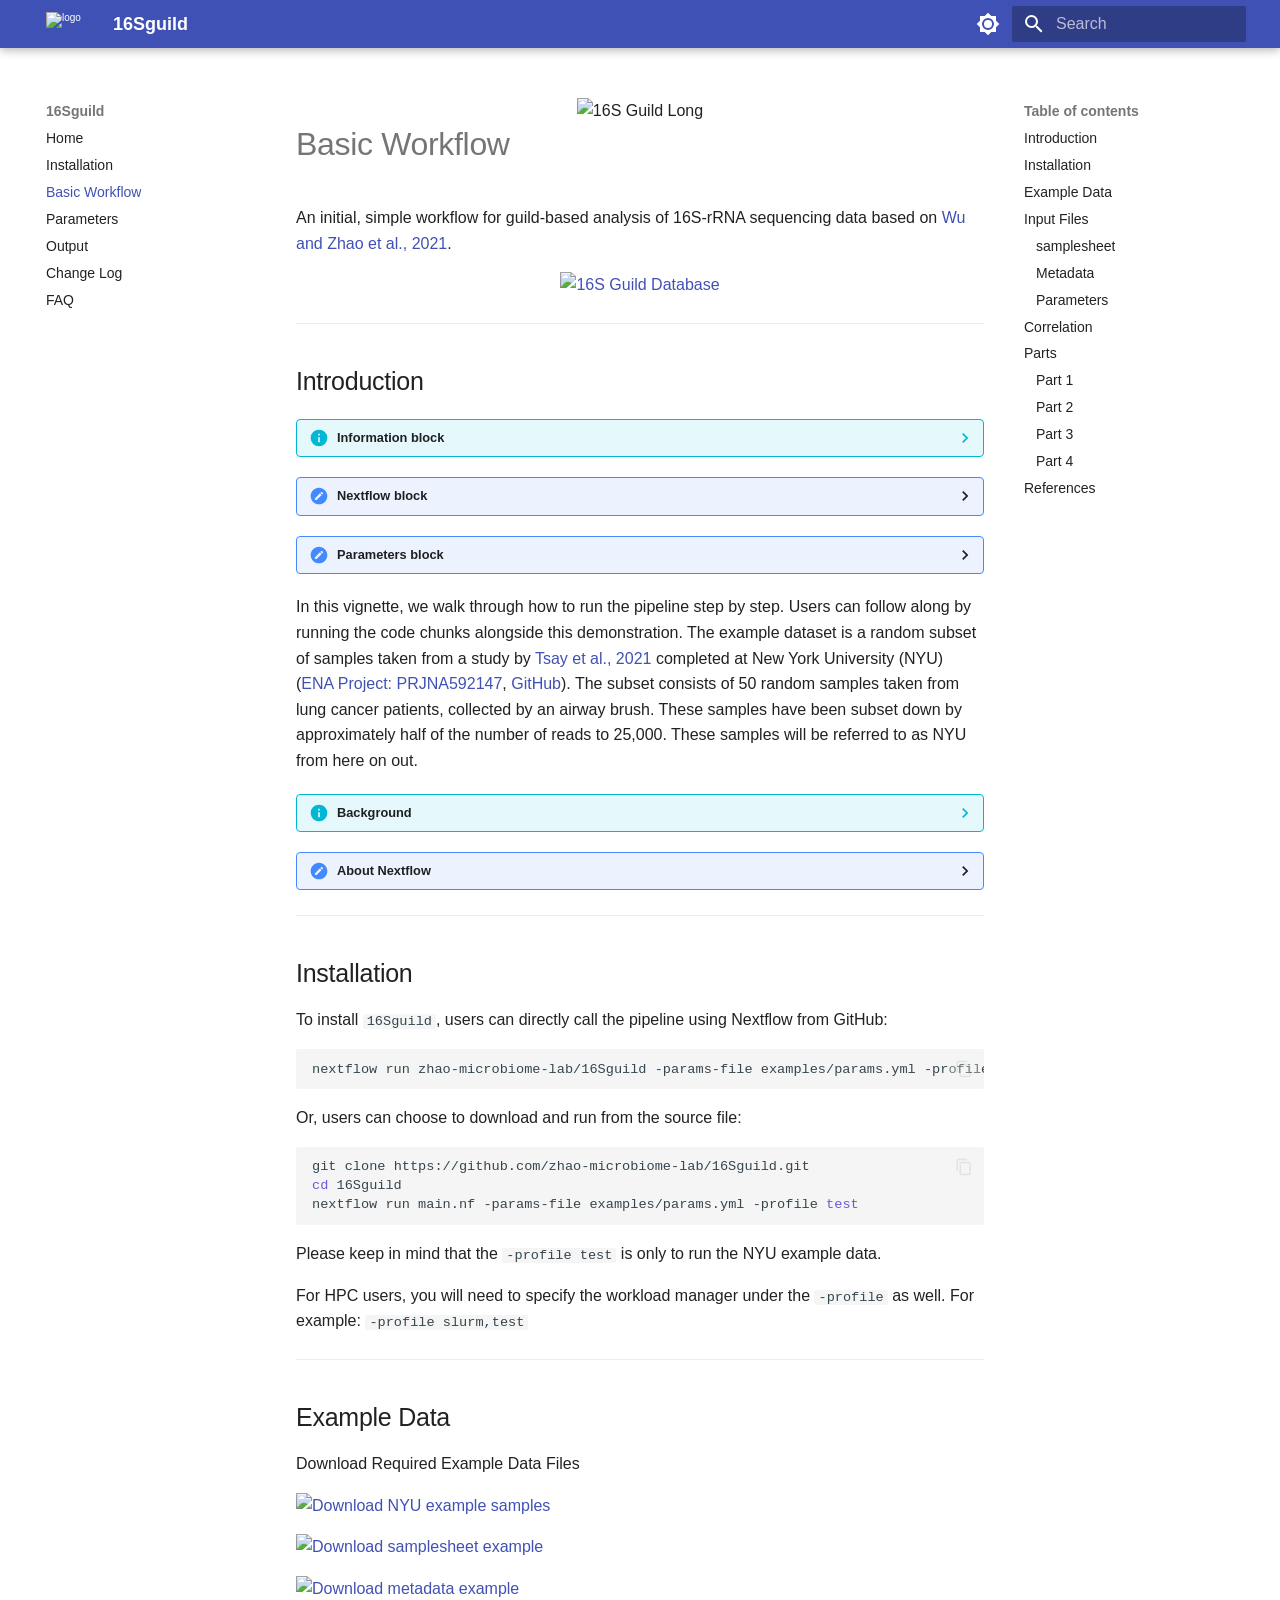
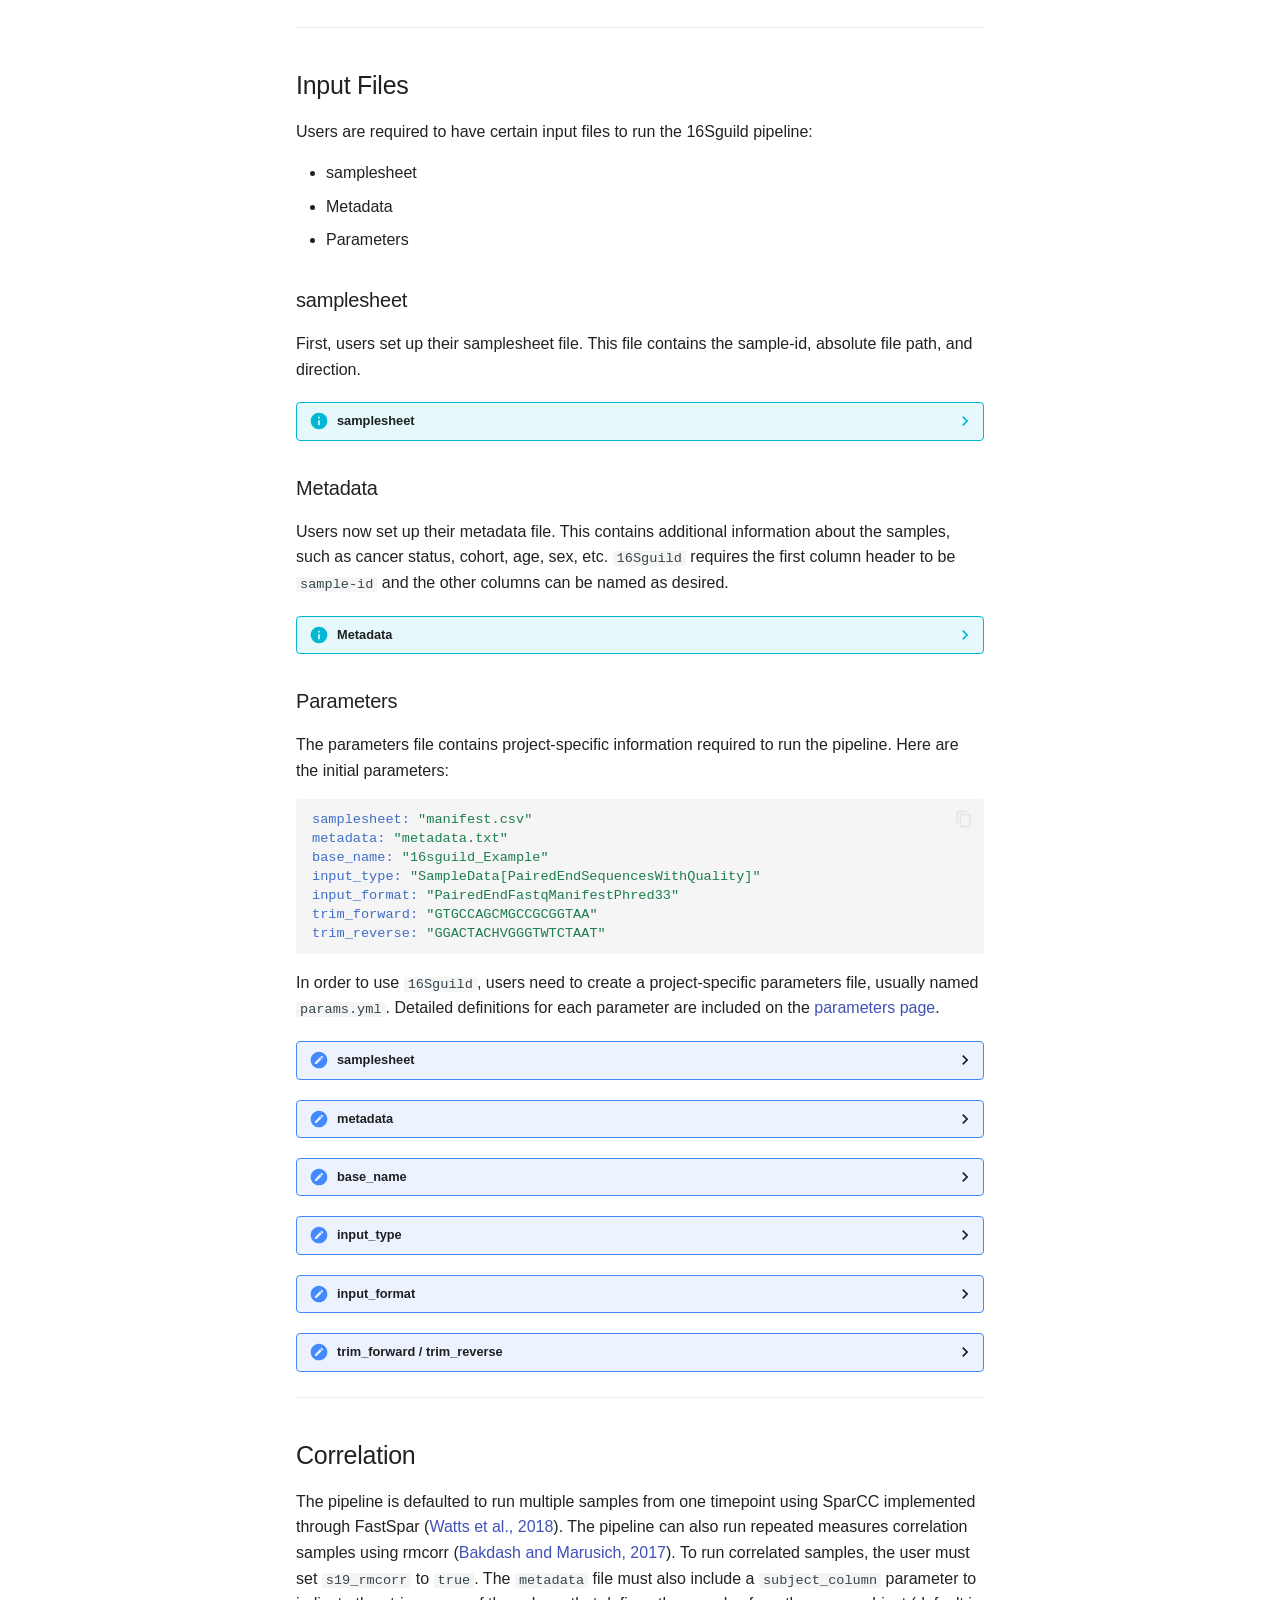
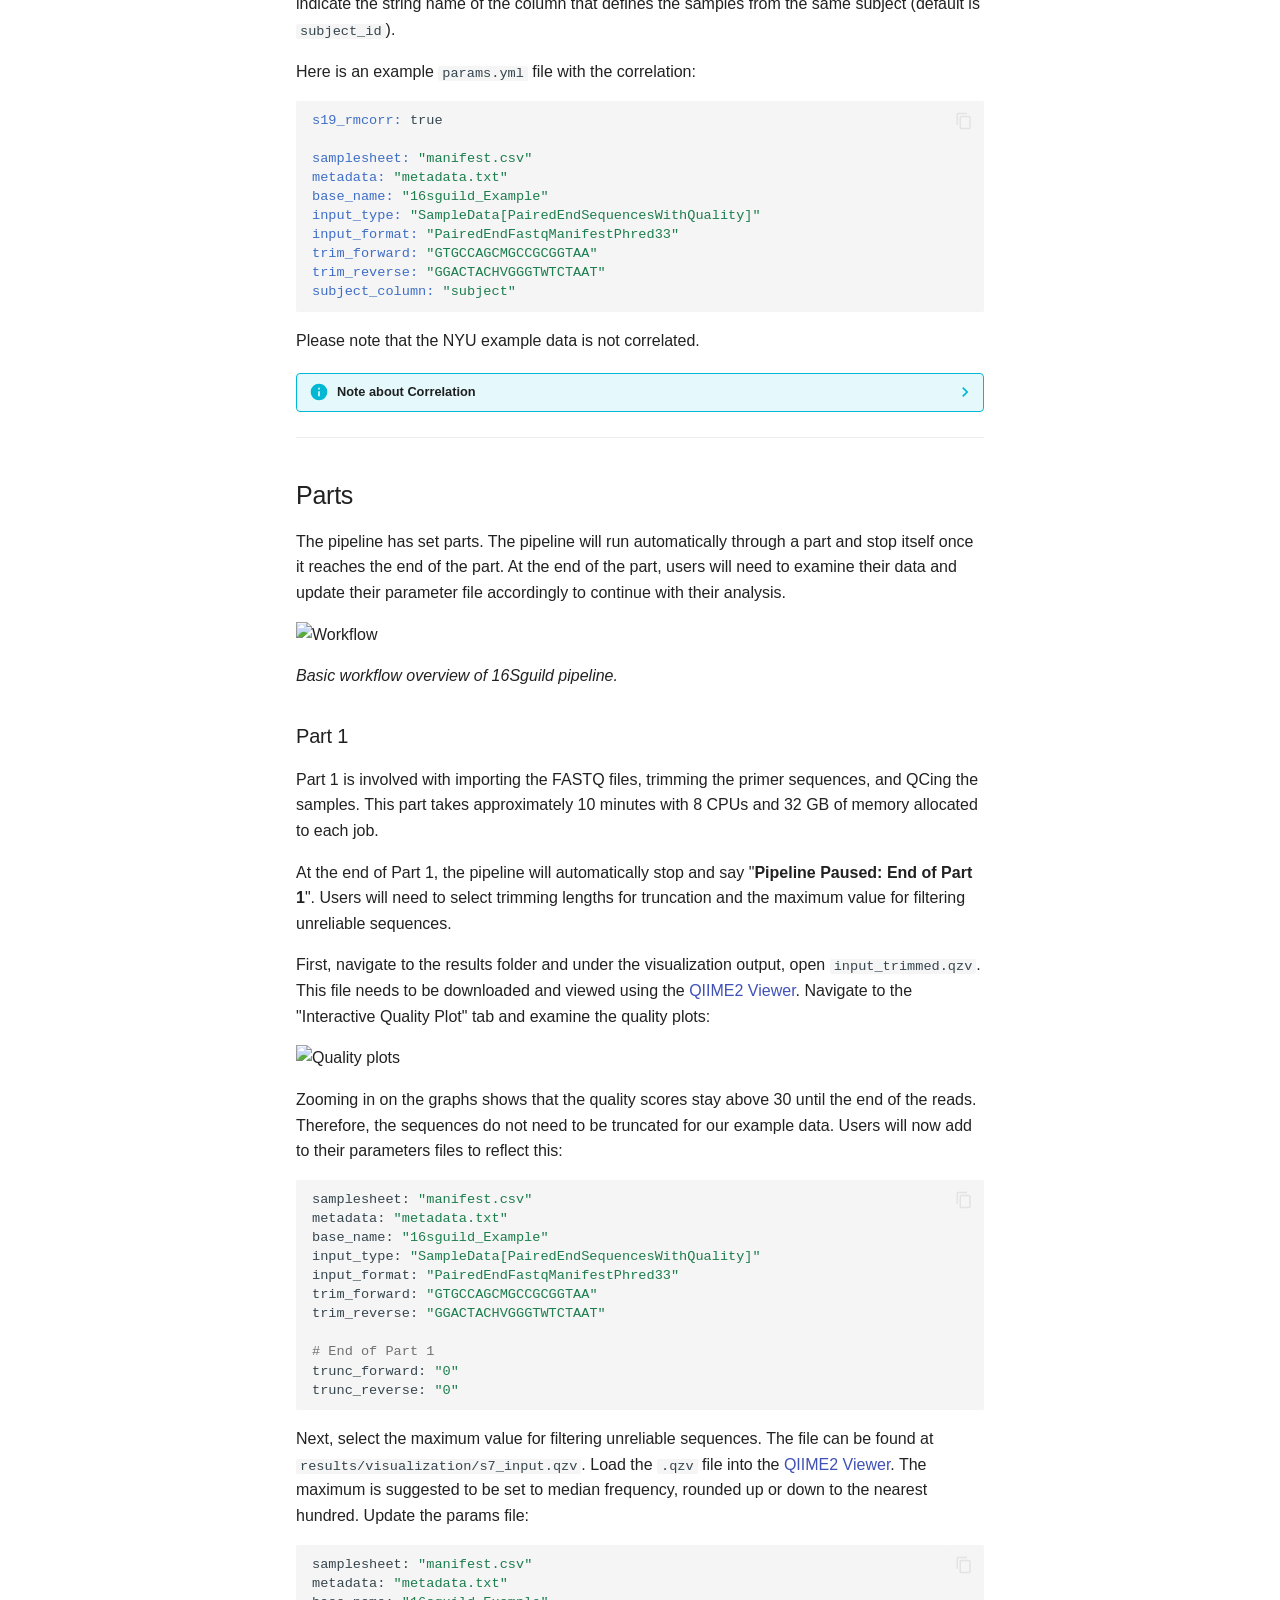
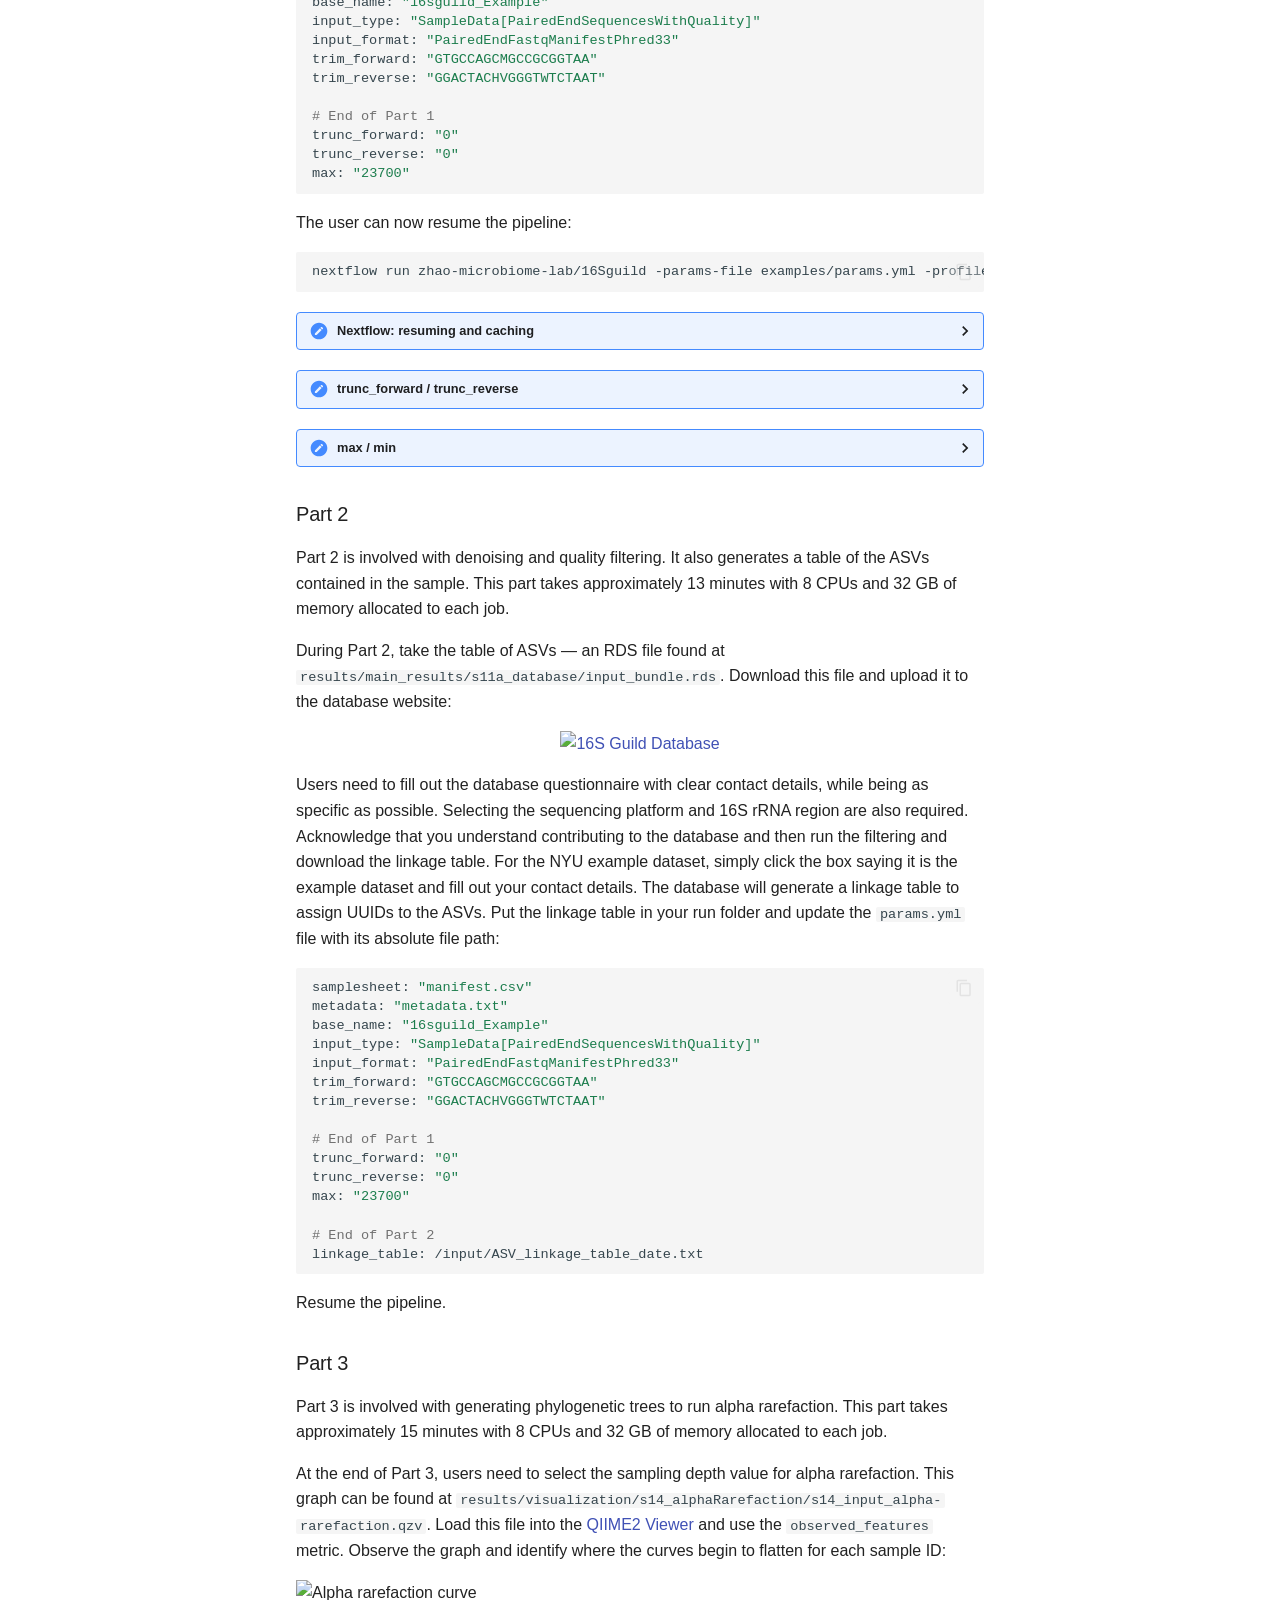
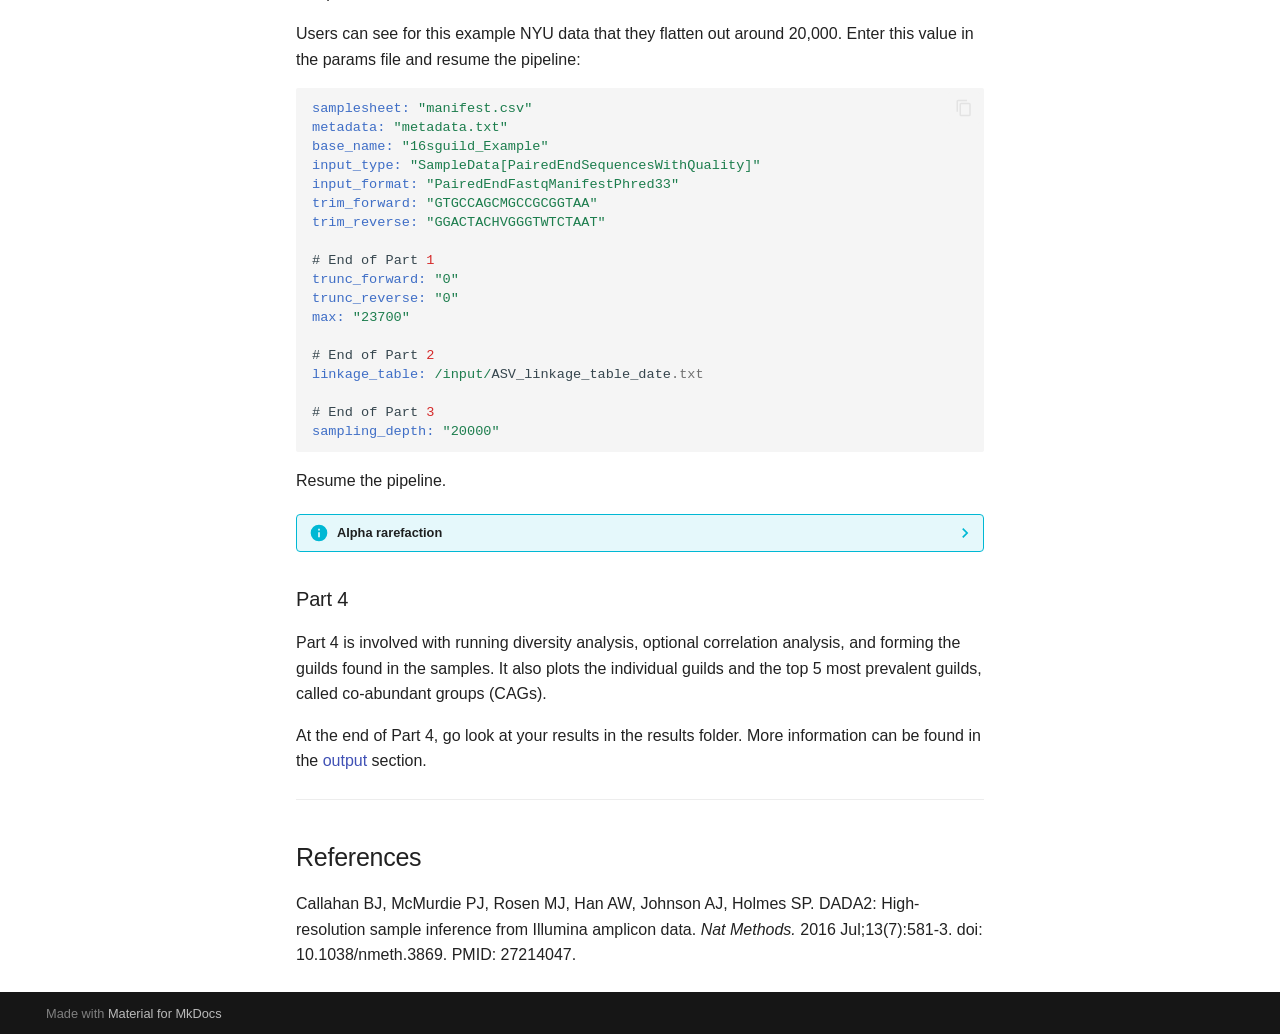
==== commit de832fcf: "Deployed 1c82eaa with MkDocs version: 1.6.1" ====
--- a/basic-workflow/index.html
+++ b/basic-workflow/index.html
@@ -986,13 +986,13 @@
 </details>
 <h3 id="parameters">Parameters</h3>
 <p>The parameters file contains project-specific information required to run the pipeline. Here are the initial parameters:</p>
-<div class="highlight"><pre><span></span><code><span class="nl">samplesheet:</span><span class="w"> </span><span class="s2">&quot;manifest.csv&quot;</span>
-<span class="nl">metadata:</span><span class="w"> </span><span class="s2">&quot;metadata.txt&quot;</span>
-<span class="nl">base_name:</span><span class="w"> </span><span class="s2">&quot;16sguild_Example&quot;</span>
-<span class="nl">input_type:</span><span class="w"> </span><span class="s2">&quot;SampleData[PairedEndSequencesWithQuality]&quot;</span>
-<span class="nl">input_format:</span><span class="w"> </span><span class="s2">&quot;PairedEndFastqManifestPhred33&quot;</span>
-<span class="nl">trim_forward:</span><span class="w"> </span><span class="s2">&quot;GTGCCAGCMGCCGCGGTAA&quot;</span>
-<span class="nl">trim_reverse:</span><span class="w"> </span><span class="s2">&quot;GGACTACHVGGGTWTCTAAT&quot;</span>
+<div class="highlight"><pre><span></span><code><span class="nl">samplesheet:</span><span class="w"> </span><span class="s2">"manifest.csv"</span>
+<span class="nl">metadata:</span><span class="w"> </span><span class="s2">"metadata.txt"</span>
+<span class="nl">base_name:</span><span class="w"> </span><span class="s2">"16sguild_Example"</span>
+<span class="nl">input_type:</span><span class="w"> </span><span class="s2">"SampleData[PairedEndSequencesWithQuality]"</span>
+<span class="nl">input_format:</span><span class="w"> </span><span class="s2">"PairedEndFastqManifestPhred33"</span>
+<span class="nl">trim_forward:</span><span class="w"> </span><span class="s2">"GTGCCAGCMGCCGCGGTAA"</span>
+<span class="nl">trim_reverse:</span><span class="w"> </span><span class="s2">"GGACTACHVGGGTWTCTAAT"</span>
 </code></pre></div>
 <p>In order to use <code>16Sguild</code>, users need to create a project-specific parameters file, usually named <code>params.yml</code>. Detailed definitions for each parameter are included on the <a href="../parameters/">parameters page</a>.</p>
 <details class="param">
@@ -1058,14 +1058,14 @@
 <p>Here is an example <code>params.yml</code> file with the correlation:</p>
 <div class="highlight"><pre><span></span><code><span class="nl">s19_rmcorr:</span><span class="w"> </span><span class="kc">true</span>
 
-<span class="nl">samplesheet:</span><span class="w"> </span><span class="s2">&quot;manifest.csv&quot;</span>
-<span class="nl">metadata:</span><span class="w"> </span><span class="s2">&quot;metadata.txt&quot;</span>
-<span class="nl">base_name:</span><span class="w"> </span><span class="s2">&quot;16sguild_Example&quot;</span>
-<span class="nl">input_type:</span><span class="w"> </span><span class="s2">&quot;SampleData[PairedEndSequencesWithQuality]&quot;</span>
-<span class="nl">input_format:</span><span class="w"> </span><span class="s2">&quot;PairedEndFastqManifestPhred33&quot;</span>
-<span class="nl">trim_forward:</span><span class="w"> </span><span class="s2">&quot;GTGCCAGCMGCCGCGGTAA&quot;</span>
-<span class="nl">trim_reverse:</span><span class="w"> </span><span class="s2">&quot;GGACTACHVGGGTWTCTAAT&quot;</span>
-<span class="nl">subject_column:</span><span class="w"> </span><span class="s2">&quot;subject&quot;</span>
+<span class="nl">samplesheet:</span><span class="w"> </span><span class="s2">"manifest.csv"</span>
+<span class="nl">metadata:</span><span class="w"> </span><span class="s2">"metadata.txt"</span>
+<span class="nl">base_name:</span><span class="w"> </span><span class="s2">"16sguild_Example"</span>
+<span class="nl">input_type:</span><span class="w"> </span><span class="s2">"SampleData[PairedEndSequencesWithQuality]"</span>
+<span class="nl">input_format:</span><span class="w"> </span><span class="s2">"PairedEndFastqManifestPhred33"</span>
+<span class="nl">trim_forward:</span><span class="w"> </span><span class="s2">"GTGCCAGCMGCCGCGGTAA"</span>
+<span class="nl">trim_reverse:</span><span class="w"> </span><span class="s2">"GGACTACHVGGGTWTCTAAT"</span>
+<span class="nl">subject_column:</span><span class="w"> </span><span class="s2">"subject"</span>
 </code></pre></div>
 <p>Please note that the NYU example data is not correlated.</p>
 <details class="info">
@@ -1079,36 +1079,36 @@
 <p><img alt="Workflow" src="../assets/16Sguild_metroMap.png" /></p>
 <p><em>Basic workflow overview of 16Sguild pipeline.</em></p>
 <h3 id="part-1">Part 1</h3>
-<p>Part 1 is involved with importing the FASTQ files, trimming the primer sequences, and QCing the samples.</p>
+<p>Part 1 is involved with importing the FASTQ files, trimming the primer sequences, and QCing the samples. This part takes approximately 10 minutes with 8 CPUs and 32 GB of memory allocated to each job.</p>
 <p>At the end of Part 1, the pipeline will automatically stop and say "<strong>Pipeline Paused: End of Part 1</strong>". Users will need to select trimming lengths for truncation and the maximum value for filtering unreliable sequences.</p>
 <p>First, navigate to the results folder and under the visualization output, open <code>input_trimmed.qzv</code>. This file needs to be downloaded and viewed using the <a href="https://view.qiime2.org/">QIIME2 Viewer</a>. Navigate to the "Interactive Quality Plot" tab and examine the quality plots:</p>
 <p><img alt="Quality plots" src="../assets/quality_plot.png" /></p>
 <p>Zooming in on the graphs shows that the quality scores stay above 30 until the end of the reads. Therefore, the sequences do not need to be truncated for our example data. Users will now add to their parameters files to reflect this:</p>
-<div class="highlight"><pre><span></span><code>samplesheet:<span class="w"> </span><span class="s2">&quot;manifest.csv&quot;</span>
-metadata:<span class="w"> </span><span class="s2">&quot;metadata.txt&quot;</span>
-base_name:<span class="w"> </span><span class="s2">&quot;16sguild_Example&quot;</span>
-input_type:<span class="w"> </span><span class="s2">&quot;SampleData[PairedEndSequencesWithQuality]&quot;</span>
-input_format:<span class="w"> </span><span class="s2">&quot;PairedEndFastqManifestPhred33&quot;</span>
-trim_forward:<span class="w"> </span><span class="s2">&quot;GTGCCAGCMGCCGCGGTAA&quot;</span>
-trim_reverse:<span class="w"> </span><span class="s2">&quot;GGACTACHVGGGTWTCTAAT&quot;</span>
+<div class="highlight"><pre><span></span><code>samplesheet:<span class="w"> </span><span class="s2">"manifest.csv"</span>
+metadata:<span class="w"> </span><span class="s2">"metadata.txt"</span>
+base_name:<span class="w"> </span><span class="s2">"16sguild_Example"</span>
+input_type:<span class="w"> </span><span class="s2">"SampleData[PairedEndSequencesWithQuality]"</span>
+input_format:<span class="w"> </span><span class="s2">"PairedEndFastqManifestPhred33"</span>
+trim_forward:<span class="w"> </span><span class="s2">"GTGCCAGCMGCCGCGGTAA"</span>
+trim_reverse:<span class="w"> </span><span class="s2">"GGACTACHVGGGTWTCTAAT"</span>
 
 <span class="c1"># End of Part 1</span>
-trunc_forward:<span class="w"> </span><span class="s2">&quot;0&quot;</span>
-trunc_reverse:<span class="w"> </span><span class="s2">&quot;0&quot;</span>
+trunc_forward:<span class="w"> </span><span class="s2">"0"</span>
+trunc_reverse:<span class="w"> </span><span class="s2">"0"</span>
 </code></pre></div>
 <p>Next, select the maximum value for filtering unreliable sequences. The file can be found at <code>results/visualization/s7_input.qzv</code>. Load the <code>.qzv</code> file into the <a href="https://view.qiime2.org/">QIIME2 Viewer</a>. The maximum is suggested to be set to median frequency, rounded up or down to the nearest hundred. Update the params file:</p>
-<div class="highlight"><pre><span></span><code>samplesheet:<span class="w"> </span><span class="s2">&quot;manifest.csv&quot;</span>
-metadata:<span class="w"> </span><span class="s2">&quot;metadata.txt&quot;</span>
-base_name:<span class="w"> </span><span class="s2">&quot;16sguild_Example&quot;</span>
-input_type:<span class="w"> </span><span class="s2">&quot;SampleData[PairedEndSequencesWithQuality]&quot;</span>
-input_format:<span class="w"> </span><span class="s2">&quot;PairedEndFastqManifestPhred33&quot;</span>
-trim_forward:<span class="w"> </span><span class="s2">&quot;GTGCCAGCMGCCGCGGTAA&quot;</span>
-trim_reverse:<span class="w"> </span><span class="s2">&quot;GGACTACHVGGGTWTCTAAT&quot;</span>
+<div class="highlight"><pre><span></span><code>samplesheet:<span class="w"> </span><span class="s2">"manifest.csv"</span>
+metadata:<span class="w"> </span><span class="s2">"metadata.txt"</span>
+base_name:<span class="w"> </span><span class="s2">"16sguild_Example"</span>
+input_type:<span class="w"> </span><span class="s2">"SampleData[PairedEndSequencesWithQuality]"</span>
+input_format:<span class="w"> </span><span class="s2">"PairedEndFastqManifestPhred33"</span>
+trim_forward:<span class="w"> </span><span class="s2">"GTGCCAGCMGCCGCGGTAA"</span>
+trim_reverse:<span class="w"> </span><span class="s2">"GGACTACHVGGGTWTCTAAT"</span>
 
 <span class="c1"># End of Part 1</span>
-trunc_forward:<span class="w"> </span><span class="s2">&quot;0&quot;</span>
-trunc_reverse:<span class="w"> </span><span class="s2">&quot;0&quot;</span>
-max:<span class="w"> </span><span class="s2">&quot;23700&quot;</span>
+trunc_forward:<span class="w"> </span><span class="s2">"0"</span>
+trunc_reverse:<span class="w"> </span><span class="s2">"0"</span>
+max:<span class="w"> </span><span class="s2">"23700"</span>
 </code></pre></div>
 <p>The user can now resume the pipeline:</p>
 <div class="highlight"><pre><span></span><code>nextflow<span class="w"> </span>run<span class="w"> </span>zhao-microbiome-lab/16Sguild<span class="w"> </span>-params-file<span class="w"> </span>examples/params.yml<span class="w"> </span>-profile<span class="w"> </span><span class="nb">test</span><span class="w"> </span>-resume
@@ -1137,7 +1137,7 @@
 </code></pre></div>
 </details>
 <h3 id="part-2">Part 2</h3>
-<p>Part 2 is involved with denoising and quality filtering. It also generates a table of the ASVs contained in the sample.</p>
+<p>Part 2 is involved with denoising and quality filtering. It also generates a table of the ASVs contained in the sample. This part takes approximately 13 minutes with 8 CPUs and 32 GB of memory allocated to each job.</p>
 <p>During Part 2, take the table of ASVs — an RDS file found at <code>results/main_results/s11a_database/input_bundle.rds</code>. Download this file and upload it to the database website:</p>
 <div align="center">
   <a href="https://biostats-shinyr.kumc.edu/16SguildDB/">
@@ -1146,46 +1146,46 @@
 </div>
 
 <p>Users need to fill out the database questionnaire with clear contact details, while being as specific as possible. Selecting the sequencing platform and 16S rRNA region are also required. Acknowledge that you understand contributing to the database and then run the filtering and download the linkage table. For the NYU example dataset, simply click the box saying it is the example dataset and fill out your contact details. The database will generate a linkage table to assign UUIDs to the ASVs. Put the linkage table in your run folder and update the <code>params.yml</code> file with its absolute file path:</p>
-<div class="highlight"><pre><span></span><code>samplesheet:<span class="w"> </span><span class="s2">&quot;manifest.csv&quot;</span>
-metadata:<span class="w"> </span><span class="s2">&quot;metadata.txt&quot;</span>
-base_name:<span class="w"> </span><span class="s2">&quot;16sguild_Example&quot;</span>
-input_type:<span class="w"> </span><span class="s2">&quot;SampleData[PairedEndSequencesWithQuality]&quot;</span>
-input_format:<span class="w"> </span><span class="s2">&quot;PairedEndFastqManifestPhred33&quot;</span>
-trim_forward:<span class="w"> </span><span class="s2">&quot;GTGCCAGCMGCCGCGGTAA&quot;</span>
-trim_reverse:<span class="w"> </span><span class="s2">&quot;GGACTACHVGGGTWTCTAAT&quot;</span>
+<div class="highlight"><pre><span></span><code>samplesheet:<span class="w"> </span><span class="s2">"manifest.csv"</span>
+metadata:<span class="w"> </span><span class="s2">"metadata.txt"</span>
+base_name:<span class="w"> </span><span class="s2">"16sguild_Example"</span>
+input_type:<span class="w"> </span><span class="s2">"SampleData[PairedEndSequencesWithQuality]"</span>
+input_format:<span class="w"> </span><span class="s2">"PairedEndFastqManifestPhred33"</span>
+trim_forward:<span class="w"> </span><span class="s2">"GTGCCAGCMGCCGCGGTAA"</span>
+trim_reverse:<span class="w"> </span><span class="s2">"GGACTACHVGGGTWTCTAAT"</span>
 
 <span class="c1"># End of Part 1</span>
-trunc_forward:<span class="w"> </span><span class="s2">&quot;0&quot;</span>
-trunc_reverse:<span class="w"> </span><span class="s2">&quot;0&quot;</span>
-max:<span class="w"> </span><span class="s2">&quot;23700&quot;</span>
+trunc_forward:<span class="w"> </span><span class="s2">"0"</span>
+trunc_reverse:<span class="w"> </span><span class="s2">"0"</span>
+max:<span class="w"> </span><span class="s2">"23700"</span>
 
 <span class="c1"># End of Part 2</span>
 linkage_table:<span class="w"> </span>/input/ASV_linkage_table_date.txt
 </code></pre></div>
 <p>Resume the pipeline.</p>
 <h3 id="part-3">Part 3</h3>
-<p>Part 3 is involved with generating phylogenetic trees to run alpha rarefaction.</p>
+<p>Part 3 is involved with generating phylogenetic trees to run alpha rarefaction. This part takes approximately 15 minutes with 8 CPUs and 32 GB of memory allocated to each job.</p>
 <p>At the end of Part 3, users need to select the sampling depth value for alpha rarefaction. This graph can be found at <code>results/visualization/s14_alphaRarefaction/s14_input_alpha-rarefaction.qzv</code>. Load this file into the <a href="https://view.qiime2.org/">QIIME2 Viewer</a> and use the <code>observed_features</code> metric. Observe the graph and identify where the curves begin to flatten for each sample ID:</p>
 <p><img alt="Alpha rarefaction curve" src="../assets/alpha_rarefaction_curve.png" /></p>
 <p>Users can see for this example NYU data that they flatten out around 20,000. Enter this value in the params file and resume the pipeline:</p>
-<div class="highlight"><pre><span></span><code><span class="nl">samplesheet:</span><span class="w"> </span><span class="s2">&quot;manifest.csv&quot;</span>
-<span class="nl">metadata:</span><span class="w"> </span><span class="s2">&quot;metadata.txt&quot;</span>
-<span class="nl">base_name:</span><span class="w"> </span><span class="s2">&quot;16sguild_Example&quot;</span>
-<span class="nl">input_type:</span><span class="w"> </span><span class="s2">&quot;SampleData[PairedEndSequencesWithQuality]&quot;</span>
-<span class="nl">input_format:</span><span class="w"> </span><span class="s2">&quot;PairedEndFastqManifestPhred33&quot;</span>
-<span class="nl">trim_forward:</span><span class="w"> </span><span class="s2">&quot;GTGCCAGCMGCCGCGGTAA&quot;</span>
-<span class="nl">trim_reverse:</span><span class="w"> </span><span class="s2">&quot;GGACTACHVGGGTWTCTAAT&quot;</span>
+<div class="highlight"><pre><span></span><code><span class="nl">samplesheet:</span><span class="w"> </span><span class="s2">"manifest.csv"</span>
+<span class="nl">metadata:</span><span class="w"> </span><span class="s2">"metadata.txt"</span>
+<span class="nl">base_name:</span><span class="w"> </span><span class="s2">"16sguild_Example"</span>
+<span class="nl">input_type:</span><span class="w"> </span><span class="s2">"SampleData[PairedEndSequencesWithQuality]"</span>
+<span class="nl">input_format:</span><span class="w"> </span><span class="s2">"PairedEndFastqManifestPhred33"</span>
+<span class="nl">trim_forward:</span><span class="w"> </span><span class="s2">"GTGCCAGCMGCCGCGGTAA"</span>
+<span class="nl">trim_reverse:</span><span class="w"> </span><span class="s2">"GGACTACHVGGGTWTCTAAT"</span>
 
 <span class="err">#</span><span class="w"> </span><span class="n">End</span><span class="w"> </span><span class="n">of</span><span class="w"> </span><span class="n">Part</span><span class="w"> </span><span class="mi">1</span>
-<span class="nl">trunc_forward:</span><span class="w"> </span><span class="s2">&quot;0&quot;</span>
-<span class="nl">trunc_reverse:</span><span class="w"> </span><span class="s2">&quot;0&quot;</span>
-<span class="nl">max:</span><span class="w"> </span><span class="s2">&quot;23700&quot;</span>
+<span class="nl">trunc_forward:</span><span class="w"> </span><span class="s2">"0"</span>
+<span class="nl">trunc_reverse:</span><span class="w"> </span><span class="s2">"0"</span>
+<span class="nl">max:</span><span class="w"> </span><span class="s2">"23700"</span>
 
 <span class="err">#</span><span class="w"> </span><span class="n">End</span><span class="w"> </span><span class="n">of</span><span class="w"> </span><span class="n">Part</span><span class="w"> </span><span class="mi">2</span>
 <span class="nl">linkage_table:</span><span class="w"> </span><span class="s">/input/</span><span class="n">ASV_linkage_table_date</span><span class="o">.</span><span class="na">txt</span>
 
 <span class="err">#</span><span class="w"> </span><span class="n">End</span><span class="w"> </span><span class="n">of</span><span class="w"> </span><span class="n">Part</span><span class="w"> </span><span class="mi">3</span>
-<span class="nl">sampling_depth:</span><span class="w"> </span><span class="s2">&quot;20000&quot;</span>
+<span class="nl">sampling_depth:</span><span class="w"> </span><span class="s2">"20000"</span>
 </code></pre></div>
 <p>Resume the pipeline.</p>
 <details class="info">
